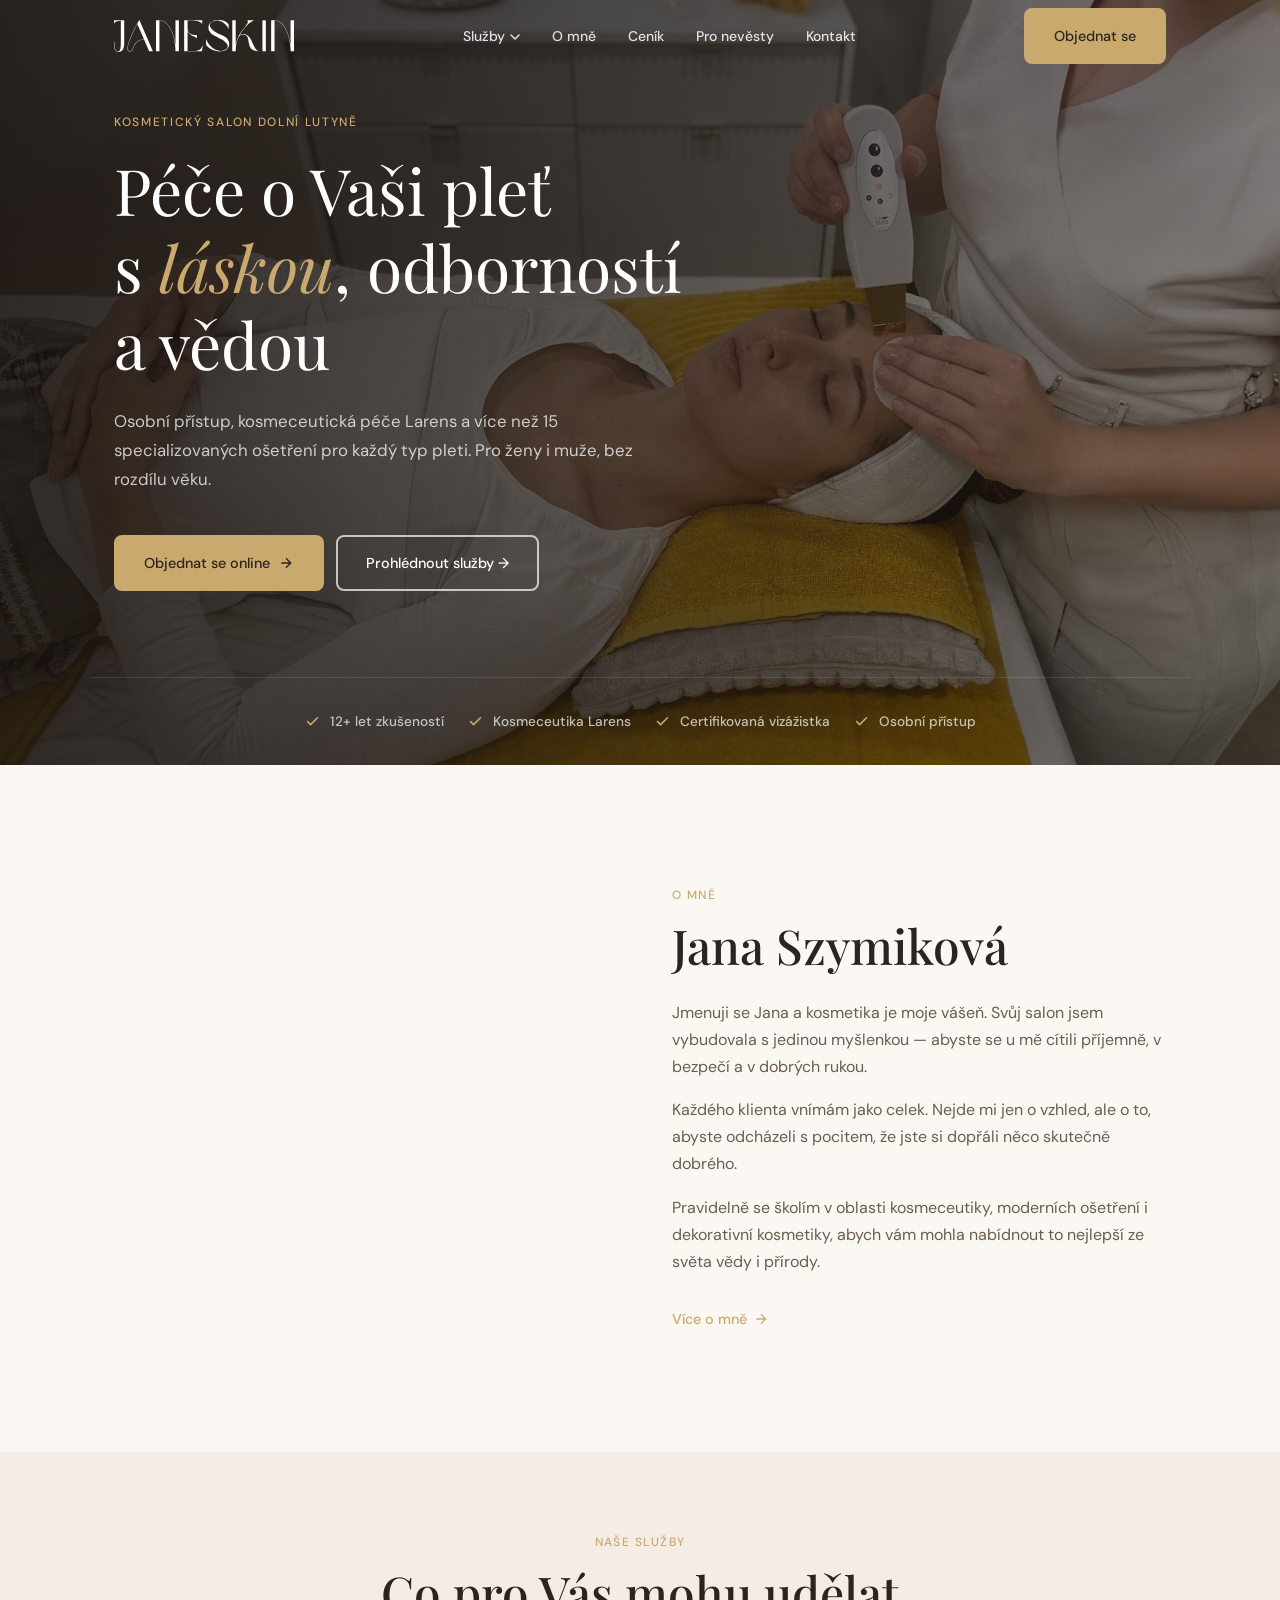
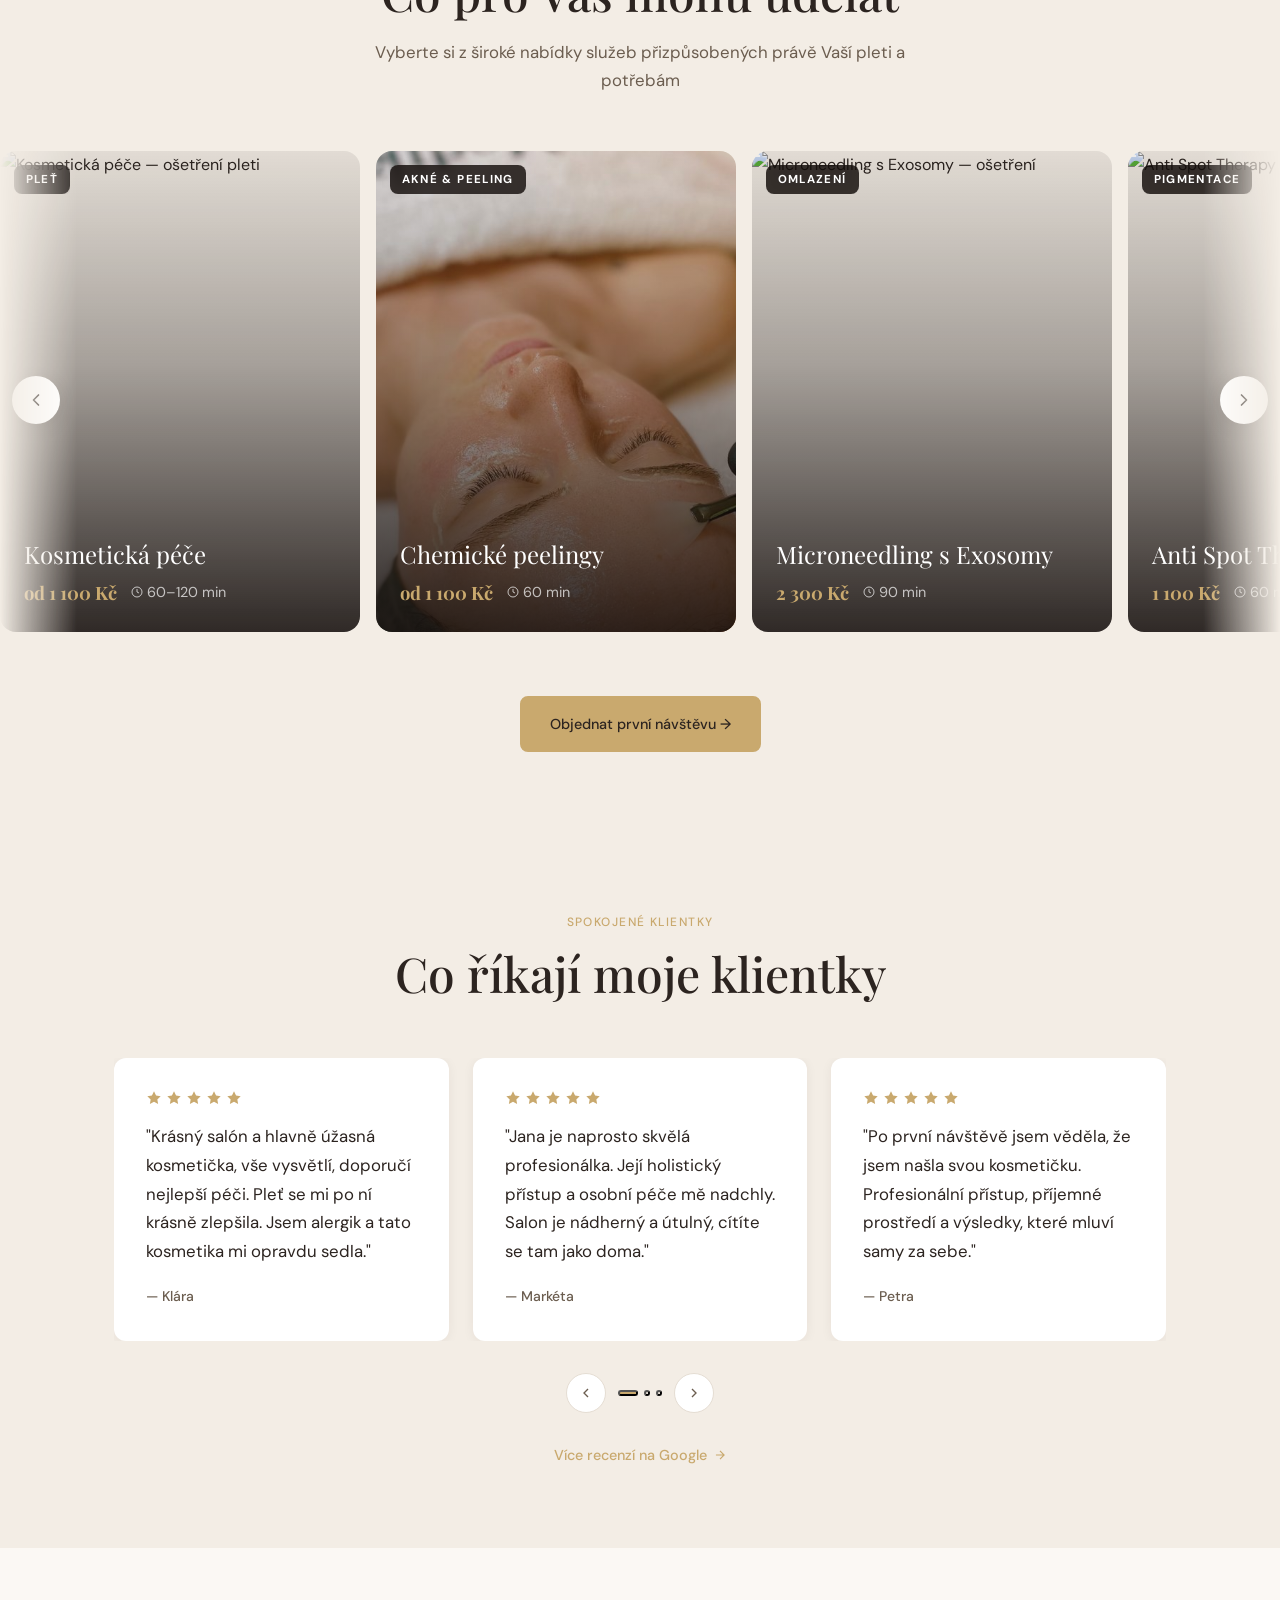
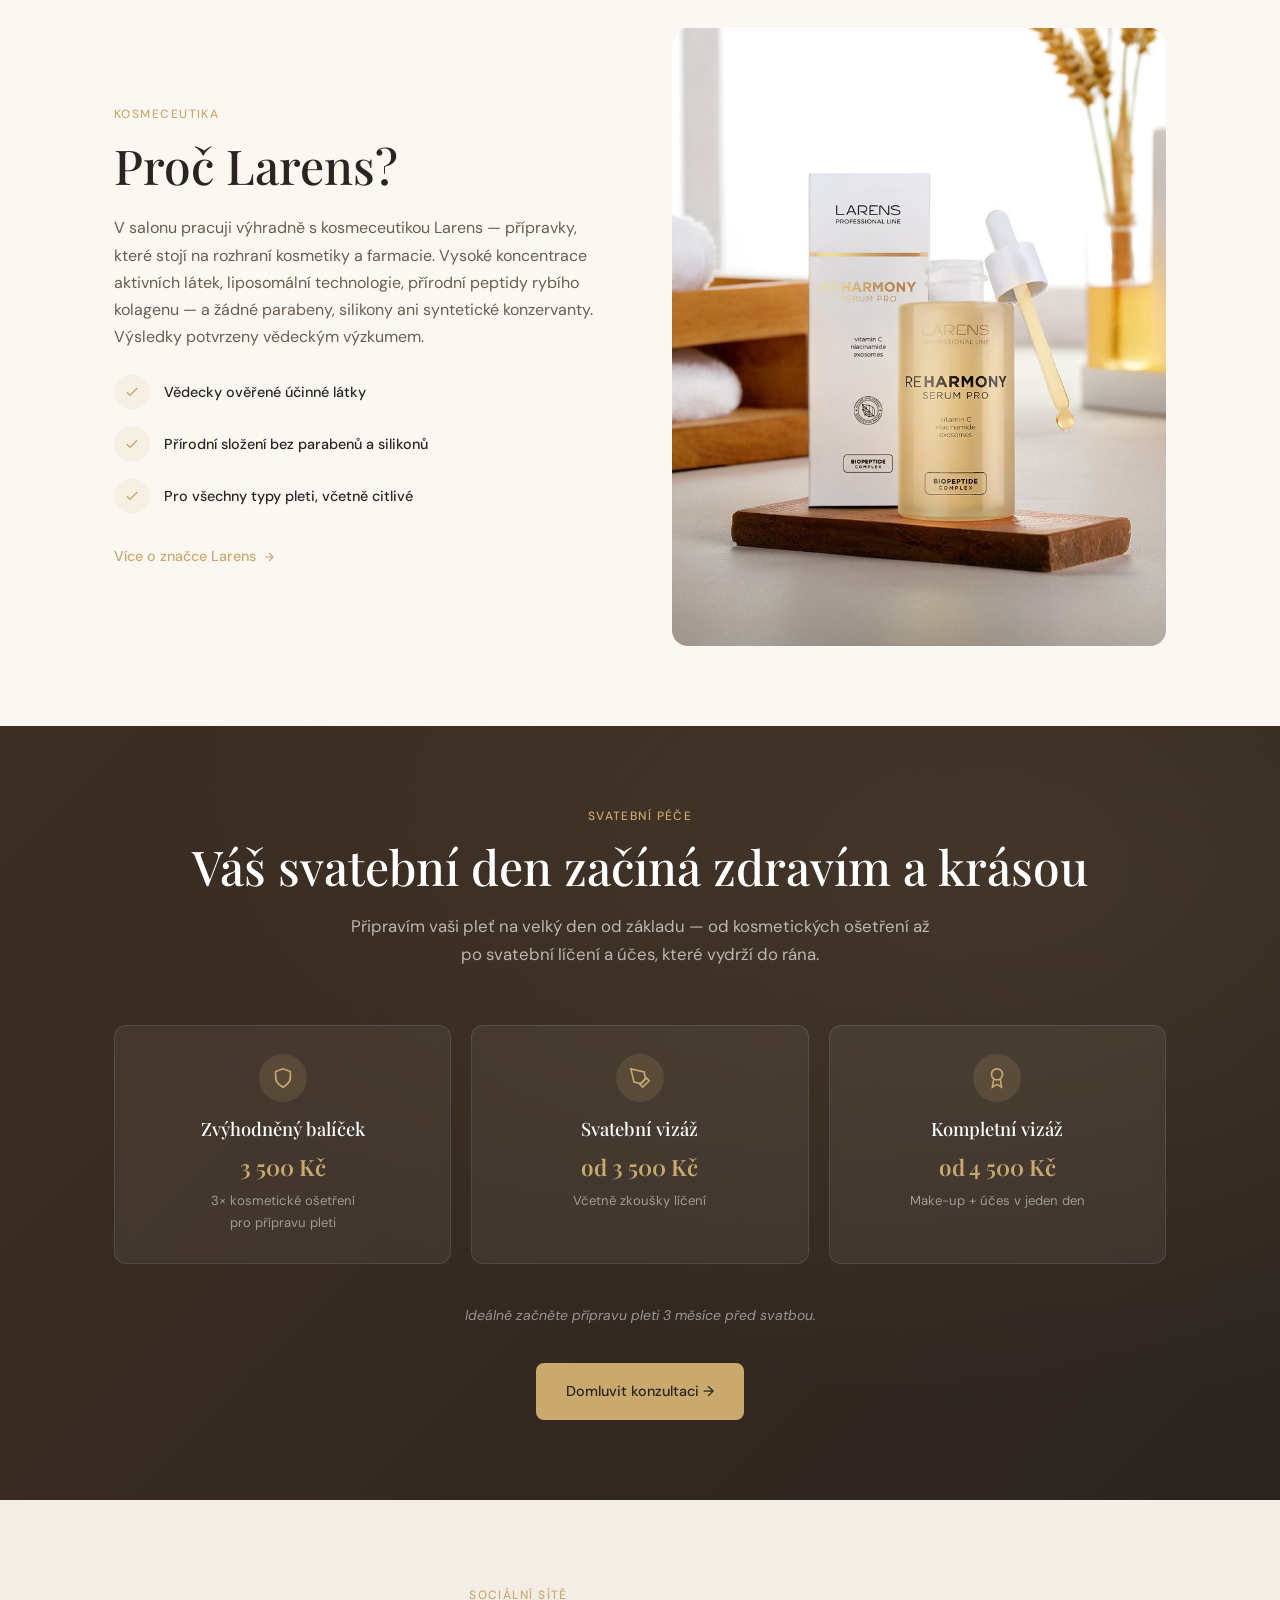
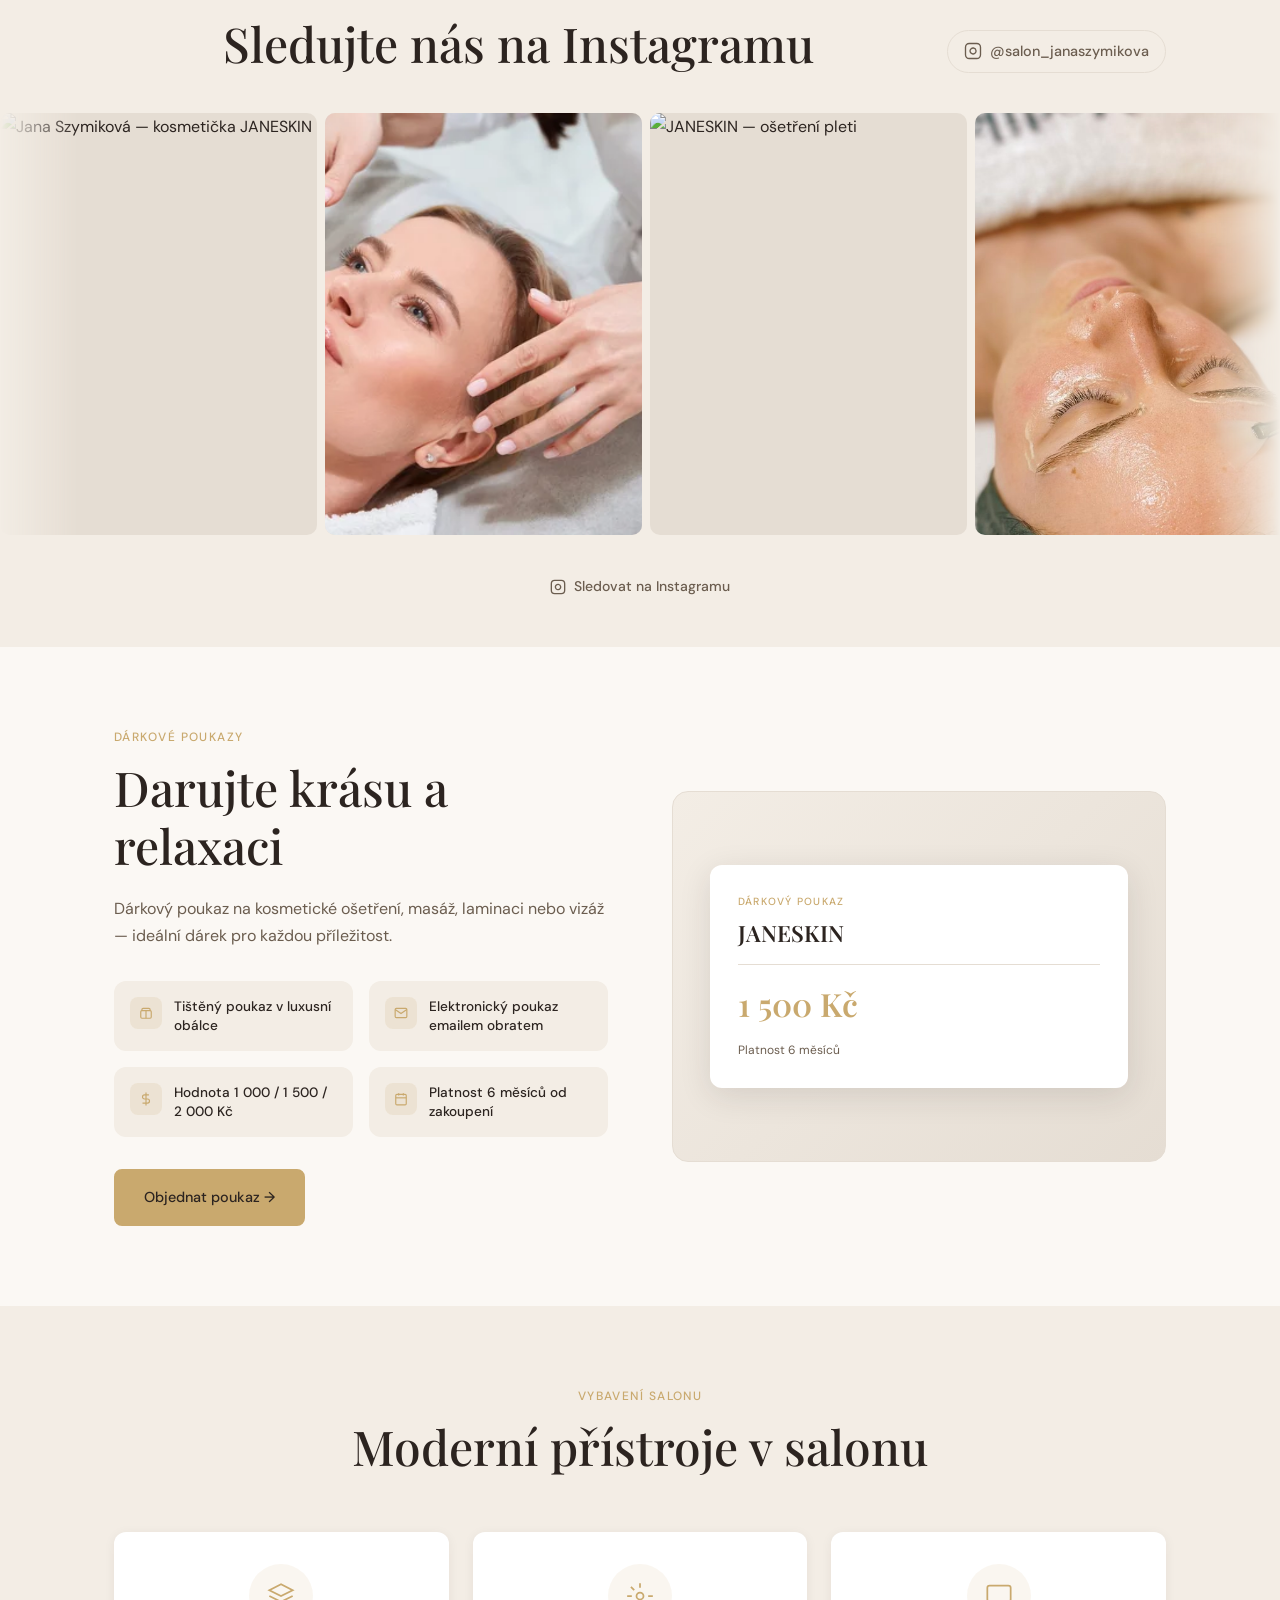
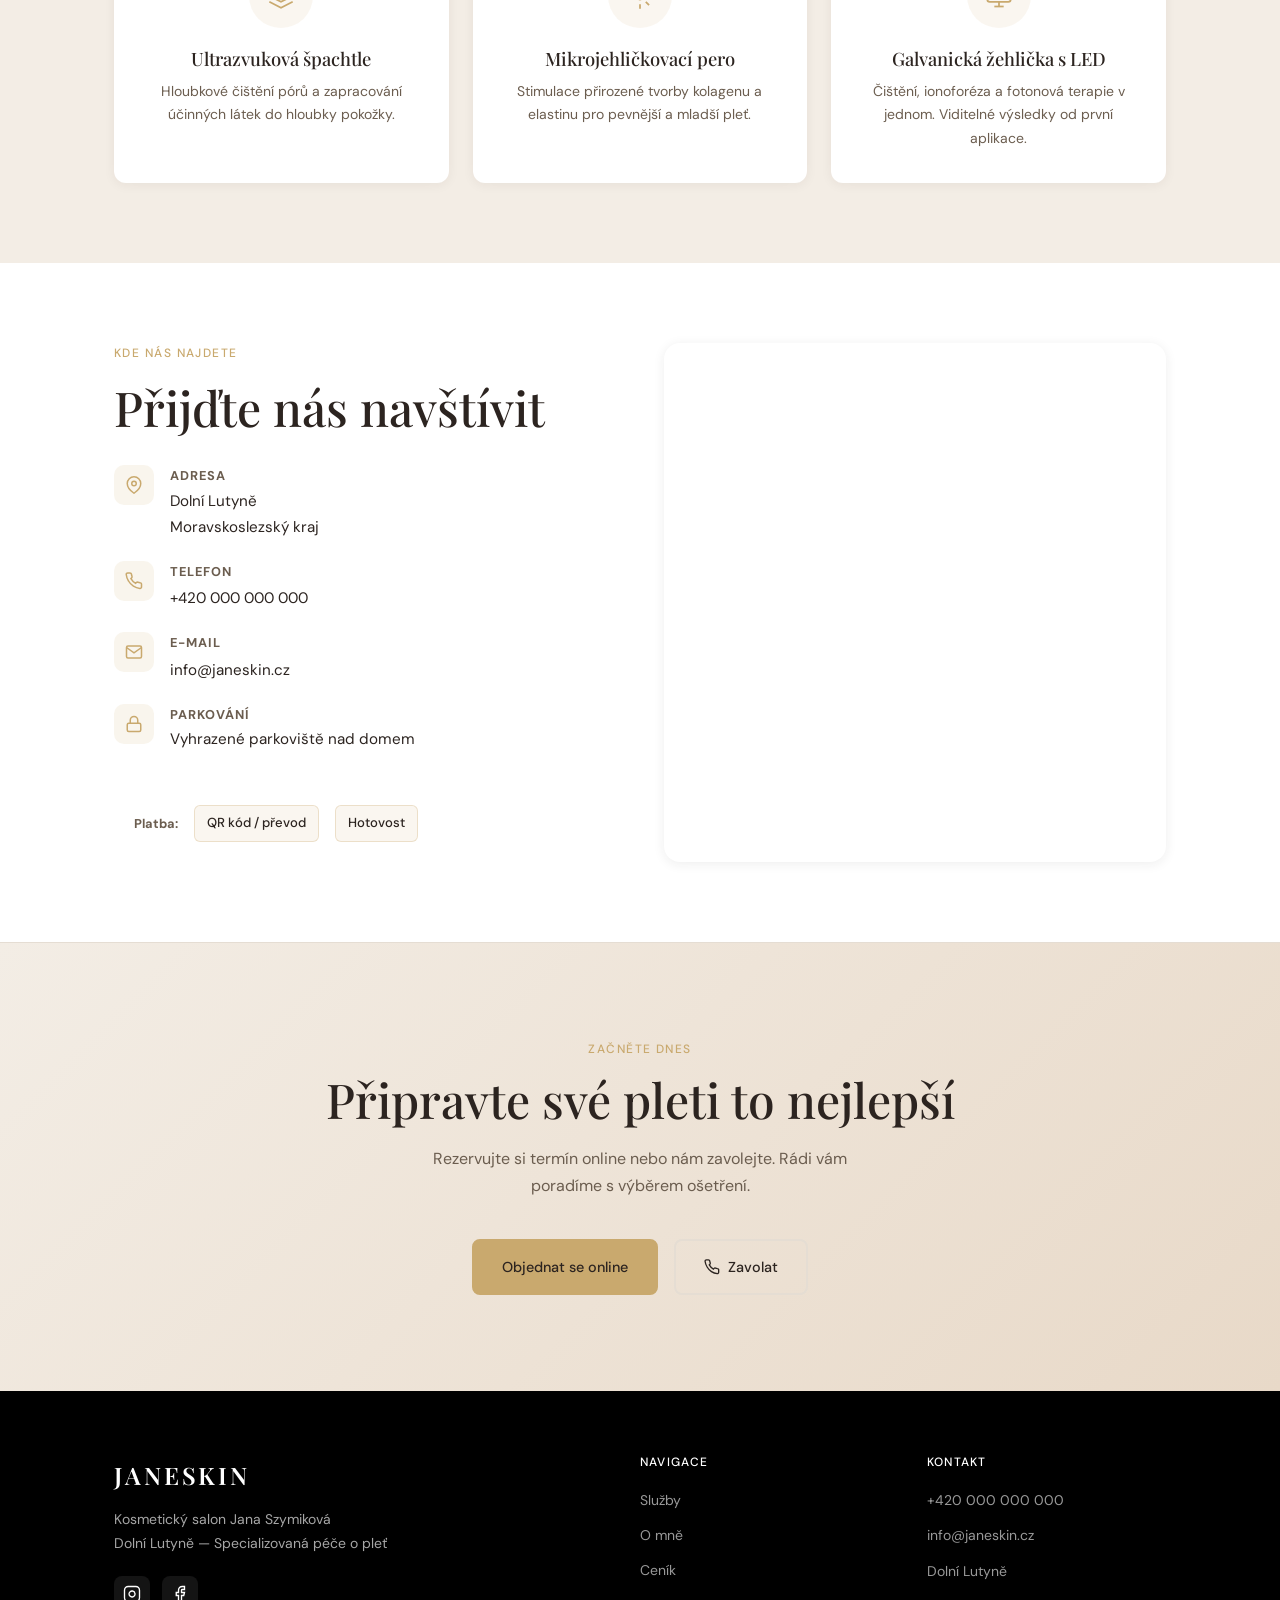
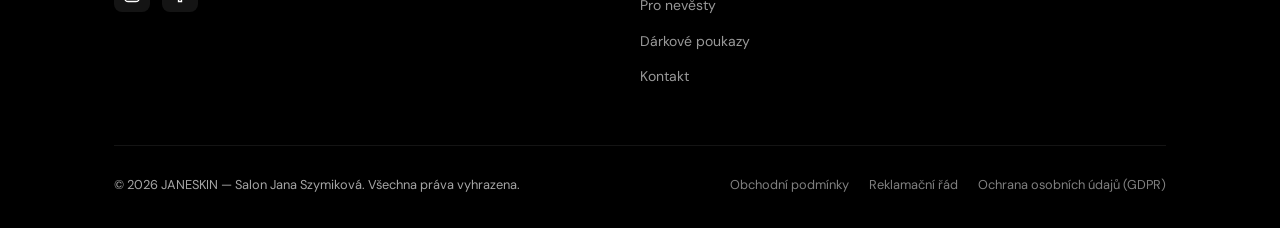
==== index.html @ 651e5ec4 "Enlarge Instagram tiles 20%; add favicon to all pages Co-Authored-By: Claude Sonnet 4.6 <noreply@ant" ====
<!DOCTYPE html>
<html lang="cs">
<head>
  <meta charset="UTF-8">
  <meta name="viewport" content="width=device-width, initial-scale=1.0">
  <meta name="description" content="JANESKIN — Kosmetický salon Jana Szymiková, Dolní Lutyně. Specializovaná kosmetická ošetření s kosmeceutikou Larens, masáže, laminace řas a obočí, vizážistika.">
  <title>JANESKIN — Kosmetický salon Jana Szymiková</title>
  <link rel="icon" type="image/svg+xml" href="favicon.svg">
  <link rel="preconnect" href="https://fonts.googleapis.com">
  <link rel="preconnect" href="https://fonts.gstatic.com" crossorigin>
  <link href="https://fonts.googleapis.com/css2?family=Playfair+Display:ital,wght@0,400;0,500;0,600;1,400;1,500&family=DM+Sans:wght@400;500&display=swap" rel="stylesheet">
  <style>
    /* ===== CSS VARIABLES ===== */
    :root {
      --color-bg: #FBF8F4;
      --color-bg-alt: #F3EDE5;
      --color-text: #2C2420;
      --color-text-soft: #6B5D4F;
      --color-accent: #C9A96E;
      --color-accent-hover: #B8963E;
      --color-white: #FFFFFF;
      --color-border: #E5DDD3;
      --font-serif: 'Playfair Display', Georgia, serif;
      --font-sans: 'DM Sans', system-ui, sans-serif;
      --max-width: 1100px;
      --radius: 12px;
      --transition: 0.3s ease;
    }

    /* ===== RESET & BASE ===== */
    *, *::before, *::after { box-sizing: border-box; margin: 0; padding: 0; }

    html { scroll-behavior: smooth; font-size: 16px; }

    body {
      font-family: var(--font-sans);
      background-color: var(--color-bg);
      color: var(--color-text);
      line-height: 1.7;
      -webkit-font-smoothing: antialiased;
    }

    img { max-width: 100%; display: block; }
    a { color: inherit; text-decoration: none; }

    /* ===== TYPOGRAPHY ===== */
    h1, h2, h3, h4 {
      font-family: var(--font-serif);
      font-weight: 500;
      line-height: 1.2;
    }

    h1 { font-size: clamp(2.4rem, 6vw, 4rem); }
    h2 { font-size: clamp(2rem, 4vw, 3rem); }
    h3 { font-size: clamp(1.3rem, 2.5vw, 1.8rem); }

    .label {
      font-family: var(--font-sans);
      font-size: 0.75rem;
      font-weight: 500;
      text-transform: uppercase;
      letter-spacing: 0.12em;
      color: var(--color-accent);
    }

    /* ===== LAYOUT ===== */
    .container {
      width: 100%;
      max-width: var(--max-width);
      margin: 0 auto;
      padding: 0 24px;
    }

    section { padding: 80px 0; }
    @media (max-width: 768px) { section { padding: 56px 0; } }

    .bg-alt { background-color: var(--color-bg-alt); }
    .bg-white { background-color: var(--color-white); }

    .section-header {
      text-align: center;
      margin-bottom: 56px;
    }

    .section-header .label { margin-bottom: 12px; display: block; }
    .section-header h2 { margin-bottom: 16px; }
    .section-header p {
      font-size: 1.05rem;
      color: var(--color-text-soft);
      max-width: 580px;
      margin: 0 auto;
    }

    /* ===== BUTTONS ===== */
    .btn {
      display: inline-flex;
      align-items: center;
      gap: 8px;
      padding: 14px 28px;
      font-family: var(--font-sans);
      font-size: 0.9rem;
      font-weight: 500;
      border-radius: 8px;
      cursor: pointer;
      transition: all var(--transition);
      border: 2px solid transparent;
      white-space: nowrap;
    }

    .btn-primary {
      background: var(--color-accent);
      color: var(--color-text);
      border-color: var(--color-accent);
    }
    .btn-primary:hover {
      background: var(--color-accent-hover);
      border-color: var(--color-accent-hover);
      transform: translateY(-1px);
      box-shadow: 0 6px 20px rgba(201, 169, 110, 0.35);
    }

    .btn-outline {
      background: transparent;
      color: var(--color-white);
      border-color: rgba(255,255,255,0.7);
    }
    .btn-outline:hover {
      background: rgba(255,255,255,0.1);
      border-color: var(--color-white);
    }

    .btn-outline-dark {
      background: transparent;
      color: var(--color-text);
      border-color: var(--color-border);
    }
    .btn-outline-dark:hover {
      border-color: var(--color-accent);
      color: var(--color-accent);
    }

    .link-arrow {
      display: inline-flex;
      align-items: center;
      gap: 6px;
      color: var(--color-accent);
      font-weight: 500;
      font-size: 0.9rem;
      transition: gap var(--transition), color var(--transition);
    }
    .link-arrow:hover { gap: 10px; color: var(--color-accent-hover); }

    /* ===== PLACEHOLDERS ===== */
    .photo-placeholder {
      background-color: var(--color-border);
      display: flex;
      align-items: center;
      justify-content: center;
      border-radius: var(--radius);
      overflow: hidden;
    }
    .photo-placeholder svg {
      opacity: 0.4;
    }

    /* ===== SCROLL ANIMATIONS ===== */
    .fade-in {
      opacity: 0;
      transform: translateY(24px);
      transition: opacity 0.6s ease, transform 0.6s ease;
    }
    .fade-in.visible {
      opacity: 1;
      transform: translateY(0);
    }
    .fade-in.delay-1 { transition-delay: 0.1s; }
    .fade-in.delay-2 { transition-delay: 0.2s; }
    .fade-in.delay-3 { transition-delay: 0.3s; }
    .fade-in.delay-4 { transition-delay: 0.4s; }

    /* ===========================
       1. NAVIGATION
    =========================== */
    #nav {
      position: fixed;
      top: 0;
      left: 0;
      right: 0;
      z-index: 100;
      padding: 0;
      transition: background var(--transition), box-shadow var(--transition);
    }

    #nav.scrolled {
      background: rgba(255, 255, 255, 0.95);
      backdrop-filter: blur(12px);
      -webkit-backdrop-filter: blur(12px);
      box-shadow: 0 1px 0 var(--color-border);
    }

    .nav-inner {
      max-width: var(--max-width);
      margin: 0 auto;
      padding: 0 24px;
      height: 72px;
      display: flex;
      align-items: center;
      justify-content: space-between;
      gap: 24px;
    }

    .nav-logo {
      display: flex;
      align-items: center;
      flex-shrink: 0;
    }

    .nav-logo img {
      display: block;
      filter: brightness(0) invert(1);
      transition: filter var(--transition);
    }

    #nav.scrolled .nav-logo img {
      filter: brightness(0);
    }

    .nav-links {
      display: flex;
      align-items: center;
      gap: 32px;
      list-style: none;
    }

    .nav-links a {
      font-size: 0.875rem;
      font-weight: 500;
      color: rgba(255, 255, 255, 0.85);
      transition: color var(--transition);
      position: relative;
    }

    #nav.scrolled .nav-links a {
      color: var(--color-text-soft);
    }

    .nav-links a::after {
      content: '';
      position: absolute;
      bottom: -2px;
      left: 0;
      right: 0;
      height: 1px;
      background: var(--color-accent);
      transform: scaleX(0);
      transition: transform var(--transition);
    }

    .nav-links a:hover { color: var(--color-text); }
    .nav-links a:hover::after { transform: scaleX(1); }

    /* ===== DROPDOWN SLUŽBY ===== */
    .nav-dropdown {
      position: relative;
    }

    .nav-dropdown > a {
      display: inline-flex;
      align-items: center;
      gap: 5px;
    }

    .nav-dropdown > a .chevron-down {
      width: 10px;
      height: 10px;
      transition: transform var(--transition);
    }

    .nav-dropdown:hover > a .chevron-down {
      transform: rotate(180deg);
    }

    .dropdown-menu {
      display: none; /* zatím skryté */
      position: fixed;
      top: 72px;
      left: 0;
      right: 0;
      background: rgba(255, 255, 255, 0.97);
      backdrop-filter: blur(12px);
      -webkit-backdrop-filter: blur(12px);
      border-bottom: 1px solid var(--color-border);
      padding: 0;
      opacity: 0;
      visibility: hidden;
      transform: translateY(-4px);
      transition: opacity 0.25s ease, transform 0.25s ease, visibility 0.25s;
      z-index: 99;
    }

    .nav-dropdown:hover .dropdown-menu {
      opacity: 1;
      visibility: visible;
      transform: translateY(0);
    }

    .dropdown-inner {
      max-width: var(--max-width);
      margin: 0 auto;
      padding: 0 24px;
      display: flex;
      align-items: center;
      height: 52px;
      gap: 0;
    }

    .dropdown-menu a {
      font-family: var(--font-sans);
      font-size: 0.82rem;
      font-weight: 500;
      color: var(--color-text-soft) !important;
      padding: 14px 20px;
      white-space: nowrap;
      transition: color var(--transition);
      border-right: 1px solid var(--color-border);
    }

    .dropdown-menu a:first-child {
      padding-left: 0;
    }

    .dropdown-menu a:last-of-type {
      border-right: none;
    }

    .dropdown-menu a::after {
      display: none !important;
    }

    .dropdown-menu a:hover {
      color: var(--color-accent) !important;
    }

    .dropdown-cta {
      margin-left: auto;
      flex-shrink: 0;
    }

    .dropdown-cta a {
      display: inline-flex;
      align-items: center;
      padding: 10px 24px !important;
      background: var(--color-text);
      color: var(--color-white) !important;
      font-size: 0.75rem !important;
      font-weight: 500;
      text-transform: uppercase;
      letter-spacing: 0.1em;
      border-radius: 0;
      border-right: none !important;
      transition: background var(--transition);
    }

    .dropdown-cta a:hover {
      background: var(--color-accent-hover);
      color: var(--color-white) !important;
    }

    .nav-cta { flex-shrink: 0; }

    .hamburger {
      display: none;
      flex-direction: column;
      gap: 5px;
      cursor: pointer;
      padding: 8px;
      background: none;
      border: none;
      z-index: 110;
      position: relative;
    }

    .hamburger span {
      display: block;
      width: 24px;
      height: 2px;
      background: var(--color-white);
      transition: all var(--transition);
      transform-origin: center;
    }

    #nav.scrolled .hamburger span {
      background: var(--color-text);
    }

    .hamburger.open span:nth-child(1) { transform: translateY(7px) rotate(45deg); }
    .hamburger.open span:nth-child(2) { opacity: 0; transform: scaleX(0); }
    .hamburger.open span:nth-child(3) { transform: translateY(-7px) rotate(-45deg); }

    .mobile-menu {
      display: none;
      position: fixed;
      top: 0;
      right: 0;
      bottom: 0;
      width: 280px;
      background: var(--color-bg);
      z-index: 105;
      padding: 100px 32px 48px;
      flex-direction: column;
      gap: 0;
      transform: translateX(100%);
      transition: transform 0.35s cubic-bezier(0.4, 0, 0.2, 1);
      box-shadow: -8px 0 40px rgba(44, 36, 32, 0.12);
    }

    .mobile-menu.open { transform: translateX(0); }

    .mobile-menu a {
      display: block;
      padding: 16px 0;
      font-family: var(--font-serif);
      font-size: 1.5rem;
      font-weight: 500;
      color: var(--color-text);
      border-bottom: 1px solid var(--color-border);
      transition: color var(--transition), padding-left var(--transition);
    }

    .mobile-menu a:hover { color: var(--color-accent); padding-left: 8px; }
    .mobile-menu a:last-child { border-bottom: none; }

    .mobile-menu .mobile-cta {
      margin-top: 32px;
      display: block;
      text-align: center;
      padding: 14px 28px;
      background: var(--color-accent);
      color: var(--color-text);
      border-radius: 8px;
      font-family: var(--font-sans);
      font-size: 0.9rem;
      font-weight: 500;
      border-bottom: none;
    }

    .mobile-overlay {
      display: none;
      position: fixed;
      inset: 0;
      background: rgba(44, 36, 32, 0.4);
      z-index: 104;
      opacity: 0;
      transition: opacity 0.35s ease;
    }

    .mobile-overlay.open { opacity: 1; }

    @media (max-width: 900px) {
      .nav-links, .nav-cta { display: none; }
      .hamburger { display: flex; }
      .mobile-menu { display: flex; }
      .mobile-overlay { display: block; }
    }

    /* ===========================
       2. HERO
    =========================== */
    #hero {
      min-height: 85vh;
      display: flex;
      flex-direction: column;
      justify-content: flex-start;
      position: relative;
      padding: 0;
      overflow: hidden;
    }

    .hero-bg {
      position: absolute;
      inset: 0;
      background: linear-gradient(135deg, #2C2420 0%, #4A3728 50%, #3D2E22 100%);
    }

    .hero-bg-placeholder {
      position: absolute;
      inset: 0;
      background: linear-gradient(to right, rgba(20,14,12,0.88) 0%, rgba(20,14,12,0.68) 60%, rgba(20,14,12,0.45) 100%);
    }

    .hero-texture {
      position: absolute;
      inset: 0;
      background-image:
        radial-gradient(ellipse at 70% 50%, rgba(201, 169, 110, 0.08) 0%, transparent 60%),
        radial-gradient(ellipse at 20% 80%, rgba(201, 169, 110, 0.05) 0%, transparent 50%);
    }

    .hero-content {
      position: relative;
      z-index: 2;
      max-width: var(--max-width);
      margin: 0 auto;
      padding: 100px 24px 10px;
      width: 100%;
      flex: 1;
      display: flex;
      flex-direction: column;
      justify-content: center;
    }

    .hero-label {
      display: inline-block;
      margin-bottom: 20px;
      color: var(--color-accent);
      font-family: var(--font-sans);
      font-size: 0.75rem;
      font-weight: 500;
      text-transform: uppercase;
      letter-spacing: 0.14em;
    }

    .hero-content h1 {
      color: var(--color-white);
      max-width: 700px;
      margin-bottom: 24px;
      font-weight: 400;
    }

    .hero-content h1 em {
      font-style: italic;
      color: var(--color-accent);
    }

    .hero-subtitle {
      color: rgba(255,255,255,0.75);
      font-size: 1.05rem;
      max-width: 540px;
      line-height: 1.75;
      margin-bottom: 40px;
    }

    .hero-btns {
      display: flex;
      flex-wrap: wrap;
      gap: 12px;
      margin-bottom: 64px;
    }

    .trust-strip {
      position: relative;
      z-index: 2;
      border-top: 1px solid rgba(255,255,255,0.1);
      max-width: var(--max-width);
      margin: 0 auto;
      padding: 32px 24px;
      width: 100%;
      display: flex;
      flex-wrap: wrap;
      gap: 24px;
      justify-content: center;
    }

    .trust-item {
      display: flex;
      align-items: center;
      gap: 10px;
      color: rgba(255,255,255,0.7);
      font-size: 0.85rem;
      font-weight: 500;
    }

    .trust-item svg {
      flex-shrink: 0;
      color: var(--color-accent);
    }

    @media (max-width: 600px) {
      .trust-strip { justify-content: flex-start; }
    }

    /* ===========================
       3. O MNĚ
    =========================== */
    #about .about-grid {
      display: grid;
      grid-template-columns: 1fr 1fr;
      gap: 64px;
      align-items: center;
    }

    .about-photo {
      width: 100%;
      aspect-ratio: 15 / 16;
      border-radius: 16px;
      overflow: hidden;
    }

    .about-photo-inner {
      width: 100%;
      height: 100%;
      background: var(--color-border);
      border-radius: 16px;
      display: flex;
      align-items: center;
      justify-content: center;
    }

    .about-text .label { margin-bottom: 12px; display: block; }
    .about-text h2 { margin-bottom: 24px; }

    .about-text p {
      color: var(--color-text-soft);
      margin-bottom: 16px;
      font-size: 1rem;
    }

    .about-text .link-arrow { margin-top: 16px; }

    @media (max-width: 768px) {
      #about .about-grid {
        grid-template-columns: 1fr;
        gap: 32px;
      }
      .about-photo { max-width: 320px; margin: 0 auto; }
    }

    /* ===========================
       4. SLUŽBY
    =========================== */
    #services {
      background-color: var(--color-bg-alt);
      display: none;
    }

    .services-grid {
      display: grid;
      grid-template-columns: repeat(2, 1fr);
      gap: 24px;
    }

    @media (max-width: 768px) {
      .services-grid { grid-template-columns: 1fr; }
    }

    .service-card {
      background: var(--color-white);
      border-radius: var(--radius);
      overflow: hidden;
      box-shadow: 0 2px 12px rgba(44, 36, 32, 0.06);
      transition: transform var(--transition), box-shadow var(--transition);
      display: flex;
      flex-direction: column;
    }

    .service-card:hover {
      transform: translateY(-4px);
      box-shadow: 0 12px 40px rgba(44, 36, 32, 0.12);
    }

    .service-card-img {
      height: 200px;
      background: var(--color-border);
      display: flex;
      align-items: center;
      justify-content: center;
      flex-shrink: 0;
      overflow: hidden;
      position: relative;
    }

    .service-tag {
      position: absolute;
      top: 12px;
      left: 12px;
      background: rgba(20, 14, 12, 0.72);
      backdrop-filter: blur(6px);
      -webkit-backdrop-filter: blur(6px);
      color: #fff;
      font-family: var(--font-sans);
      font-size: 0.68rem;
      font-weight: 600;
      letter-spacing: 0.1em;
      text-transform: uppercase;
      padding: 4px 10px;
      border-radius: 20px;
      z-index: 2;
      pointer-events: none;
    }

    .service-card-img img {
      width: 100%;
      height: 100%;
      object-fit: cover;
      object-position: center;
      transition: transform 0.5s ease;
    }

    .service-card:hover .service-card-img img {
      transform: scale(1.05);
    }

    .service-card-body {
      padding: 24px;
      flex: 1;
      display: flex;
      flex-direction: column;
    }

    .service-card-body h3 {
      font-size: 1.55rem;
      margin-bottom: 10px;
    }

    .service-card-body p {
      color: var(--color-text-soft);
      font-size: 0.9rem;
      line-height: 1.65;
      flex: 1;
      margin-bottom: 16px;
    }

    .service-meta {
      display: flex;
      align-items: center;
      gap: 16px;
      margin-bottom: 16px;
    }

    .service-price {
      font-family: var(--font-serif);
      font-size: 1.35rem;
      font-weight: 700;
      color: var(--color-accent);
    }

    .service-duration {
      font-size: 0.9rem;
      font-weight: 700;
      color: var(--color-text-soft);
      display: flex;
      align-items: center;
      gap: 4px;
    }

    /* ===========================
       4b. SLUŽBY V2 — nový design
    =========================== */
    #services-v2 {
      background-color: var(--color-bg-alt);
    }

    .services-v2-wrap {
      position: relative;
      width: 100vw;
      margin-left: calc(50% - 50vw);
      -webkit-mask-image: linear-gradient(to right, transparent 0%, black 6%, black 94%, transparent 100%);
      mask-image: linear-gradient(to right, transparent 0%, black 6%, black 94%, transparent 100%);
    }

    .services-v2-grid {
      display: flex;
      flex-direction: row;
      gap: 16px;
      overflow-x: auto;
      scroll-snap-type: x mandatory;
      -webkit-overflow-scrolling: touch;
      scroll-behavior: smooth;
      padding-left: max(24px, calc((100vw - var(--max-width)) / 2 + 24px));
      padding-right: 24px;
      padding-bottom: 16px;
    }

    .services-v2-grid::-webkit-scrollbar { display: none; }
    .services-v2-grid { scrollbar-width: none; }

    .carousel-arrow {
      position: absolute;
      top: 50%;
      transform: translateY(-50%);
      z-index: 10;
      width: 48px;
      height: 48px;
      border-radius: 50%;
      border: none;
      background: var(--color-white);
      box-shadow: 0 4px 16px rgba(44,36,32,0.14);
      cursor: pointer;
      display: flex;
      align-items: center;
      justify-content: center;
      color: var(--color-text);
      transition: background var(--transition), transform 0.2s ease, box-shadow var(--transition);
    }

    .carousel-arrow:hover {
      background: var(--color-accent);
      color: var(--color-white);
      box-shadow: 0 6px 20px rgba(44,36,32,0.22);
    }

    .carousel-arrow:active {
      transform: translateY(-50%) scale(0.93);
    }

    .carousel-prev { left: 12px; }
    .carousel-next { right: 12px; }

    .svc-card {
      position: relative;
      display: block;
      border-radius: 16px;
      overflow: hidden;
      flex: 0 0 360px;
      width: 360px;
      height: 481px;
      text-decoration: none;
      cursor: pointer;
      scroll-snap-align: start;
    }

    .svc-card img {
      position: absolute;
      inset: 0;
      width: 100%;
      height: 100%;
      object-fit: cover;
      object-position: center;
      transition: transform 0.5s ease;
    }

    .svc-card:hover img {
      transform: scale(1.05);
    }

    .svc-tag-v2 {
      position: absolute;
      top: 14px;
      left: 14px;
      z-index: 3;
      background: rgba(20, 14, 12, 0.82);
      backdrop-filter: blur(8px);
      -webkit-backdrop-filter: blur(8px);
      color: #fff;
      font-family: var(--font-sans);
      font-size: 0.72rem;
      font-weight: 700;
      letter-spacing: 0.12em;
      text-transform: uppercase;
      padding: 5px 12px;
      border-radius: 8px;
    }

    .svc-overlay-v2 {
      position: absolute;
      inset: 0;
      background: linear-gradient(to top, rgba(20,14,12,0.88) 0%, rgba(20,14,12,0.35) 55%, rgba(20,14,12,0.08) 100%);
      transition: background 0.35s ease;
      z-index: 1;
    }

    .svc-card:hover .svc-overlay-v2 {
      background: linear-gradient(to top, rgba(20,14,12,0.95) 0%, rgba(20,14,12,0.78) 55%, rgba(20,14,12,0.5) 100%);
    }

    .svc-content-v2 {
      position: absolute;
      bottom: 0;
      left: 0;
      right: 0;
      padding: 24px;
      z-index: 2;
    }

    .svc-desc-v2 {
      color: rgba(255,255,255,0.85);
      font-size: 0.95rem;
      line-height: 1.65;
      margin-bottom: 12px;
      opacity: 0;
      transform: translateY(8px);
      transition: opacity 0.3s ease, transform 0.3s ease;
    }

    .svc-card:hover .svc-desc-v2 {
      opacity: 1;
      transform: translateY(0);
    }

    .svc-content-v2 h3 {
      color: var(--color-white);
      font-size: 1.5rem;
      font-weight: 400;
      margin-bottom: 8px;
      line-height: 1.25;
    }

    .svc-meta-v2 {
      display: flex;
      align-items: center;
      gap: 14px;
    }

    .svc-price-v2 {
      font-family: var(--font-serif);
      font-size: 1.15rem;
      font-weight: 700;
      color: var(--color-accent);
    }

    .svc-duration-v2 {
      font-size: 0.9rem;
      color: rgba(255,255,255,0.7);
      display: flex;
      align-items: center;
      gap: 4px;
    }

    /* ===========================
       5. PRVNÍ NÁVŠTĚVA
    =========================== */
    /* ===========================
       6. LARENS
    =========================== */
    #larens { background: var(--color-bg); }

    .larens-inner {
      display: grid;
      grid-template-columns: 1fr 1fr;
      gap: 64px;
      align-items: center;
    }

    .larens-text .label { margin-bottom: 12px; display: block; }
    .larens-text h2 { margin-bottom: 20px; }
    .larens-text p { color: var(--color-text-soft); margin-bottom: 24px; }

    .larens-benefits {
      display: flex;
      flex-direction: column;
      gap: 16px;
      margin-bottom: 28px;
    }

    .benefit-item {
      display: flex;
      align-items: center;
      gap: 14px;
    }

    .benefit-icon {
      width: 36px;
      height: 36px;
      border-radius: 50%;
      background: rgba(201, 169, 110, 0.12);
      display: flex;
      align-items: center;
      justify-content: center;
      flex-shrink: 0;
    }

    .benefit-item span {
      font-size: 0.9rem;
      font-weight: 500;
      color: var(--color-text);
    }

    .larens-visual {
      background: var(--color-border);
      border-radius: 16px;
      aspect-ratio: 4/5;
      display: flex;
      align-items: center;
      justify-content: center;
    }

    @media (max-width: 768px) {
      .larens-inner { grid-template-columns: 1fr; gap: 32px; }
      .larens-visual { aspect-ratio: 16/9; }
    }

    /* ===========================
       7. PRO NEVĚSTY
    =========================== */
    #brides {
      background: linear-gradient(135deg, #3D2E22 0%, #2C2420 100%);
      position: relative;
      overflow: hidden;
    }

    #brides::before {
      content: '';
      position: absolute;
      inset: 0;
      background: radial-gradient(ellipse at 80% 20%, rgba(201, 169, 110, 0.1) 0%, transparent 60%);
    }

    #brides .container { position: relative; z-index: 1; }

    #brides .section-header .label { color: var(--color-accent); }
    #brides .section-header h2 { color: var(--color-white); }
    #brides .section-header p { color: rgba(255,255,255,0.65); }

    .brides-grid {
      display: grid;
      grid-template-columns: repeat(3, 1fr);
      gap: 20px;
      margin-bottom: 40px;
    }

    .bride-card {
      background: rgba(255,255,255,0.06);
      border: 1px solid rgba(255,255,255,0.1);
      border-radius: var(--radius);
      padding: 28px 24px;
      text-align: center;
      backdrop-filter: blur(4px);
      transition: background var(--transition), border-color var(--transition);
    }

    .bride-card:hover {
      background: rgba(255,255,255,0.1);
      border-color: rgba(201, 169, 110, 0.4);
    }

    .bride-card-icon {
      width: 48px;
      height: 48px;
      background: rgba(201, 169, 110, 0.15);
      border-radius: 50%;
      display: flex;
      align-items: center;
      justify-content: center;
      margin: 0 auto 16px;
    }

    .bride-card h3 {
      color: var(--color-white);
      font-size: 1.15rem;
      margin-bottom: 8px;
    }

    .bride-card .bride-price {
      font-family: var(--font-serif);
      font-size: 1.4rem;
      color: var(--color-accent);
      font-weight: 600;
      display: block;
      margin-bottom: 4px;
    }

    .bride-card p {
      font-size: 0.82rem;
      color: rgba(255,255,255,0.5);
    }

    .brides-note {
      text-align: center;
      color: rgba(255,255,255,0.5);
      font-size: 0.875rem;
      font-style: italic;
      margin-bottom: 36px;
    }

    .brides-cta { text-align: center; }

    @media (max-width: 768px) {
      .brides-grid { grid-template-columns: 1fr; max-width: 360px; margin-left: auto; margin-right: auto; }
    }

    /* ===========================
       8. RECENZE
    =========================== */
    #reviews { background: var(--color-bg-alt); }

    .reviews-carousel {
      position: relative;
      overflow: hidden;
    }

    .reviews-track {
      display: flex;
      gap: 24px;
      transition: transform 0.4s ease;
    }

    .review-card {
      flex: 0 0 calc(33.333% - 16px);
      background: var(--color-white);
      border-radius: var(--radius);
      padding: 32px;
      box-shadow: 0 2px 12px rgba(44, 36, 32, 0.06);
    }

    .review-stars {
      display: flex;
      gap: 4px;
      margin-bottom: 16px;
    }

    .review-stars svg { width: 16px; height: 16px; fill: var(--color-accent); }

    .review-text {
      font-family: var(--font-sans);
      font-size: 1.05rem;
      font-style: normal;
      color: var(--color-text);
      line-height: 1.7;
      margin-bottom: 20px;
    }

    .review-author {
      font-size: 0.875rem;
      font-weight: 500;
      color: var(--color-text-soft);
    }

    .reviews-nav {
      display: flex;
      align-items: center;
      justify-content: center;
      gap: 12px;
      margin-top: 32px;
    }

    .reviews-btn {
      width: 40px;
      height: 40px;
      border-radius: 50%;
      border: 1px solid var(--color-border);
      background: var(--color-white);
      cursor: pointer;
      display: flex;
      align-items: center;
      justify-content: center;
      transition: all var(--transition);
    }

    .reviews-btn:hover {
      border-color: var(--color-accent);
      background: var(--color-accent);
    }

    .reviews-btn:hover svg { stroke: var(--color-white); }

    .reviews-btn svg { stroke: var(--color-text-soft); width: 16px; height: 16px; fill: none; stroke-width: 2; }

    .reviews-dots {
      display: flex;
      gap: 6px;
    }

    .reviews-dot {
      width: 6px;
      height: 6px;
      border-radius: 50%;
      background: var(--color-border);
      transition: background var(--transition), width var(--transition);
      cursor: pointer;
    }

    .reviews-dot.active {
      background: var(--color-accent);
      width: 20px;
      border-radius: 3px;
    }

    .reviews-google {
      text-align: center;
      margin-top: 28px;
    }

    @media (max-width: 900px) {
      .review-card { flex: 0 0 calc(100% - 0px); }
    }

    /* ===========================
       9. DÁRKOVÉ POUKAZY
    =========================== */
    #vouchers { background: var(--color-bg); }

    .vouchers-inner {
      display: grid;
      grid-template-columns: 1fr 1fr;
      gap: 64px;
      align-items: center;
    }

    .vouchers-text .label { margin-bottom: 12px; display: block; }
    .vouchers-text h2 { margin-bottom: 20px; }
    .vouchers-text p { color: var(--color-text-soft); margin-bottom: 32px; }

    .vouchers-features {
      display: grid;
      grid-template-columns: 1fr 1fr;
      gap: 16px;
    }

    .voucher-feature {
      background: var(--color-bg-alt);
      border-radius: var(--radius);
      padding: 16px;
      display: flex;
      align-items: flex-start;
      gap: 12px;
    }

    .voucher-feature-icon {
      width: 32px;
      height: 32px;
      border-radius: 8px;
      background: rgba(201, 169, 110, 0.15);
      display: flex;
      align-items: center;
      justify-content: center;
      flex-shrink: 0;
    }

    .voucher-feature span {
      font-size: 0.85rem;
      font-weight: 500;
      color: var(--color-text);
      line-height: 1.4;
    }

    .vouchers-visual {
      background: linear-gradient(135deg, var(--color-bg-alt), var(--color-border));
      border-radius: 16px;
      aspect-ratio: 4/3;
      display: flex;
      align-items: center;
      justify-content: center;
      border: 1px solid var(--color-border);
      position: relative;
      overflow: hidden;
    }

    .voucher-card-mockup {
      background: white;
      border-radius: 12px;
      padding: 28px;
      width: 85%;
      box-shadow: 0 8px 32px rgba(44, 36, 32, 0.12);
    }

    .voucher-card-mockup .vcm-label {
      font-family: var(--font-sans);
      font-size: 0.65rem;
      font-weight: 500;
      text-transform: uppercase;
      letter-spacing: 0.12em;
      color: var(--color-accent);
      margin-bottom: 4px;
    }

    .voucher-card-mockup .vcm-name {
      font-family: var(--font-serif);
      font-size: 1.4rem;
      font-weight: 600;
      color: var(--color-text);
      margin-bottom: 12px;
    }

    .voucher-card-mockup .vcm-line {
      height: 1px;
      background: var(--color-border);
      margin-bottom: 12px;
    }

    .voucher-card-mockup .vcm-value {
      font-family: var(--font-serif);
      font-size: 2rem;
      font-weight: 600;
      color: var(--color-accent);
    }

    @media (max-width: 768px) {
      .vouchers-inner { grid-template-columns: 1fr; gap: 32px; }
    }

    /* ===========================
       10. PŘÍSTROJE
    =========================== */
    #equipment { background: var(--color-bg-alt); }

    .equipment-grid {
      display: grid;
      grid-template-columns: repeat(3, 1fr);
      gap: 24px;
    }

    .equipment-card {
      background: var(--color-white);
      border-radius: var(--radius);
      padding: 32px 24px;
      text-align: center;
      box-shadow: 0 2px 12px rgba(44, 36, 32, 0.06);
      transition: transform var(--transition);
    }

    .equipment-card:hover { transform: translateY(-4px); }

    .equipment-icon {
      width: 64px;
      height: 64px;
      background: rgba(201, 169, 110, 0.1);
      border-radius: 50%;
      display: flex;
      align-items: center;
      justify-content: center;
      margin: 0 auto 20px;
    }

    .equipment-card h3 {
      font-size: 1.15rem;
      margin-bottom: 10px;
    }

    .equipment-card p {
      font-size: 0.875rem;
      color: var(--color-text-soft);
    }

    @media (max-width: 768px) {
      .equipment-grid { grid-template-columns: 1fr; max-width: 400px; margin: 0 auto; }
    }

    /* ===========================
       11. NUTRIVI
    =========================== */
    #nutrivi { background: var(--color-bg); }

    .nutrivi-inner {
      display: flex;
      align-items: center;
      gap: 64px;
    }

    .nutrivi-content { flex: 1; }
    .nutrivi-content .label { margin-bottom: 12px; display: block; }
    .nutrivi-content h2 { margin-bottom: 20px; }
    .nutrivi-content p { color: var(--color-text-soft); margin-bottom: 24px; max-width: 520px; }

    .nutrivi-visual {
      width: 280px;
      height: 280px;
      flex-shrink: 0;
      background: var(--color-border);
      border-radius: 50%;
      display: flex;
      align-items: center;
      justify-content: center;
    }

    @media (max-width: 768px) {
      .nutrivi-inner { flex-direction: column; gap: 32px; }
      .nutrivi-visual { width: 200px; height: 200px; }
    }

    /* ===========================
       12. KONTAKT
    =========================== */
    #contact { background: var(--color-white); }

    .contact-grid {
      display: grid;
      grid-template-columns: 1fr 1fr;
      gap: 48px;
    }

    .contact-info .label { margin-bottom: 16px; display: block; }
    .contact-info h2 { margin-bottom: 28px; }

    .contact-details {
      display: flex;
      flex-direction: column;
      gap: 20px;
      margin-bottom: 32px;
    }

    .contact-item {
      display: flex;
      align-items: flex-start;
      gap: 16px;
    }

    .contact-item-icon {
      width: 40px;
      height: 40px;
      border-radius: 10px;
      background: rgba(201, 169, 110, 0.12);
      display: flex;
      align-items: center;
      justify-content: center;
      flex-shrink: 0;
    }

    .contact-item-text strong {
      display: block;
      font-size: 0.8rem;
      text-transform: uppercase;
      letter-spacing: 0.08em;
      color: var(--color-text-soft);
      margin-bottom: 2px;
    }

    .contact-item-text a,
    .contact-item-text p {
      font-size: 0.95rem;
      color: var(--color-text);
      margin: 0;
    }

    .contact-item-text a:hover { color: var(--color-accent); }

    .contact-payment {
      background: var(--color-white);
      border-radius: var(--radius);
      padding: 20px;
      display: flex;
      gap: 16px;
    }

    .payment-tag {
      background: rgba(201, 169, 110, 0.1);
      border: 1px solid rgba(201, 169, 110, 0.3);
      border-radius: 6px;
      padding: 6px 12px;
      font-size: 0.82rem;
      font-weight: 500;
      color: var(--color-text);
    }

    .map-placeholder {
      background: var(--color-border);
      border-radius: 16px;
      height: 100%;
      min-height: 360px;
      display: flex;
      align-items: center;
      justify-content: center;
      flex-direction: column;
      gap: 16px;
      color: var(--color-text-soft);
      text-align: center;
    }

    .map-placeholder p { font-size: 0.9rem; }

    @media (max-width: 768px) {
      .contact-grid { grid-template-columns: 1fr; }
      .map-placeholder { min-height: 240px; }
    }

    /* ===========================
       13. FINAL CTA + FOOTER
    =========================== */
    #final-cta {
      background: linear-gradient(135deg, var(--color-bg-alt) 0%, #E8D9C8 100%);
      text-align: center;
      padding: 96px 0;
      border-top: 1px solid var(--color-border);
    }

    #final-cta .label { margin-bottom: 12px; display: block; }
    #final-cta h2 { margin-bottom: 16px; }
    #final-cta p {
      color: var(--color-text-soft);
      max-width: 480px;
      margin: 0 auto 40px;
    }

    .final-cta-btns {
      display: flex;
      gap: 16px;
      justify-content: center;
      flex-wrap: wrap;
    }

    footer {
      background: #000000;
      color: rgba(255,255,255,0.65);
      padding: 64px 0 32px;
    }

    .footer-grid {
      display: grid;
      grid-template-columns: 2fr 1fr 1fr;
      gap: 48px;
      margin-bottom: 48px;
    }

    .footer-brand .footer-logo {
      font-family: var(--font-serif);
      font-size: 1.5rem;
      font-weight: 600;
      letter-spacing: 0.12em;
      text-transform: uppercase;
      color: var(--color-white);
      display: block;
      margin-bottom: 12px;
    }

    .footer-brand p {
      font-size: 0.875rem;
      line-height: 1.7;
      max-width: 280px;
    }

    .footer-brand .footer-social {
      display: flex;
      gap: 12px;
      margin-top: 20px;
    }

    .footer-social a {
      width: 36px;
      height: 36px;
      border-radius: 8px;
      background: rgba(255,255,255,0.08);
      display: flex;
      align-items: center;
      justify-content: center;
      transition: background var(--transition);
    }

    .footer-social a:hover { background: var(--color-accent); }

    .footer-nav h4 {
      font-family: var(--font-sans);
      font-size: 0.75rem;
      text-transform: uppercase;
      letter-spacing: 0.1em;
      font-weight: 500;
      color: var(--color-white);
      margin-bottom: 16px;
    }

    .footer-nav ul { list-style: none; }
    .footer-nav ul li { margin-bottom: 8px; }
    .footer-nav ul a {
      font-size: 0.875rem;
      color: rgba(255,255,255,0.6);
      transition: color var(--transition);
    }
    .footer-nav ul a:hover { color: var(--color-accent); }

    .footer-bottom {
      border-top: 1px solid rgba(255,255,255,0.08);
      padding-top: 28px;
      display: flex;
      align-items: center;
      justify-content: space-between;
      flex-wrap: wrap;
      gap: 12px;
    }

    .footer-bottom p { font-size: 0.8rem; }
    .footer-legal { display: flex; gap: 20px; }
    .footer-legal a {
      font-size: 0.8rem;
      color: rgba(255,255,255,0.5);
      transition: color var(--transition);
    }
    .footer-legal a:hover { color: var(--color-accent); }

    @media (max-width: 768px) {
      .footer-grid { grid-template-columns: 1fr; gap: 32px; }
      .footer-bottom { flex-direction: column; align-items: flex-start; }
    }

    /* ===========================
       FOCUS STATES & ACCESSIBILITY
    =========================== */
    :focus-visible {
      outline: 2px solid var(--color-accent);
      outline-offset: 3px;
      border-radius: 4px;
    }

    /* ===========================
       INSTAGRAM
    =========================== */
    #instagram {
      background: var(--color-bg-alt);
      padding: 80px 0 0;
      overflow: hidden;
    }

    @media (max-width: 768px) { #instagram { padding: 56px 0 0; } }

    .instagram-header {
      display: flex;
      align-items: flex-end;
      justify-content: space-between;
      gap: 24px;
      margin-bottom: 40px;
      flex-wrap: wrap;
      max-width: var(--max-width);
      margin-left: auto;
      margin-right: auto;
      padding: 0 24px;
      text-align: center;
    }

    .instagram-header > div {
      flex: 1;
    }

    .instagram-header h2 { margin-top: 8px; }

    .instagram-handle {
      display: inline-flex;
      align-items: center;
      gap: 8px;
      font-size: 0.9rem;
      font-weight: 500;
      color: var(--color-text-soft);
      border: 1px solid var(--color-border);
      border-radius: 24px;
      padding: 8px 16px;
      transition: all var(--transition);
      white-space: nowrap;
      flex-shrink: 0;
    }

    .instagram-handle:hover {
      border-color: var(--color-accent);
      color: var(--color-accent);
    }

    /* Carousel wrapper — full bleed */
    .instagram-carousel-wrap {
      position: relative;
      width: 100vw;
      margin-left: calc(50% - 50vw);
      -webkit-mask-image: linear-gradient(to right, transparent 0%, black 6%, black 94%, transparent 100%);
      mask-image: linear-gradient(to right, transparent 0%, black 6%, black 94%, transparent 100%);
    }

    .instagram-carousel-viewport {
      width: 100%;
    }

    .instagram-track {
      display: flex;
      flex-wrap: nowrap;
      gap: 8px;
      overflow-x: auto;
      scroll-snap-type: x mandatory;
      scroll-behavior: smooth;
      padding-left: max(24px, calc((100vw - var(--max-width)) / 2 + 24px));
      padding-right: 24px;
      padding-bottom: 40px;
      scrollbar-width: none;
    }

    .instagram-track::-webkit-scrollbar { display: none; }

    .instagram-tile {
      flex: 0 0 317px;
      width: 317px;
      aspect-ratio: 3 / 4;
      scroll-snap-align: start;
      overflow: hidden;
      border-radius: 10px;
      display: block;
      background: var(--color-border);
    }

    .instagram-tile img {
      width: 100%;
      height: 100%;
      object-fit: cover;
      object-position: center top;
      transition: transform 0.5s ease;
      display: block;
      pointer-events: none;
    }

    .instagram-tile-overlay {
      position: absolute;
      inset: 0;
      background: rgba(44, 36, 32, 0);
      display: flex;
      flex-direction: column;
      align-items: center;
      justify-content: center;
      transition: background var(--transition);
    }

    .instagram-tile-overlay svg {
      opacity: 0;
      transform: scale(0.8);
      transition: opacity var(--transition), transform var(--transition);
    }

    .instagram-tile-caption {
      position: absolute;
      bottom: 0;
      left: 0;
      right: 0;
      padding: 16px;
      background: linear-gradient(transparent, rgba(44, 36, 32, 0.85));
      color: white;
      font-size: 0.8rem;
      line-height: 1.5;
      opacity: 0;
      transform: translateY(8px);
      transition: opacity var(--transition), transform var(--transition);
      display: -webkit-box;
      -webkit-line-clamp: 3;
      -webkit-box-orient: vertical;
      overflow: hidden;
    }

    .instagram-tile:hover img { transform: scale(1.06); }
    .instagram-tile:hover .instagram-tile-overlay { background: rgba(44, 36, 32, 0.35); }
    .instagram-tile:hover .instagram-tile-overlay svg { opacity: 1; transform: scale(1); }
    .instagram-tile:hover .instagram-tile-caption { opacity: 1; transform: translateY(0); }

    /* Nav arrows */
    .instagram-nav {
      display: flex;
      justify-content: center;
      align-items: center;
      gap: 12px;
      padding: 0 24px 48px;
    }

    .instagram-arrow {
      width: 44px;
      height: 44px;
      border-radius: 50%;
      border: 1px solid var(--color-border);
      background: var(--color-white);
      cursor: pointer;
      display: flex;
      align-items: center;
      justify-content: center;
      transition: all var(--transition);
      flex-shrink: 0;
    }

    .instagram-arrow:hover {
      border-color: var(--color-accent);
      background: var(--color-accent);
    }

    .instagram-arrow:hover svg { stroke: white; }
    .instagram-arrow svg { stroke: var(--color-text-soft); width: 18px; height: 18px; fill: none; stroke-width: 2; }
    .instagram-arrow:disabled { opacity: 0.35; pointer-events: none; }

    .instagram-cta-link {
      display: inline-flex;
      align-items: center;
      gap: 8px;
      font-size: 0.875rem;
      font-weight: 500;
      color: var(--color-text-soft);
      transition: color var(--transition);
      padding: 0 16px;
    }

    .instagram-cta-link:hover { color: var(--color-accent); }

    @media (max-width: 768px) {
      .instagram-header { flex-direction: column; align-items: flex-start; gap: 12px; }
      .instagram-tile { flex: 0 0 259px; width: 259px; }
    }

    @media (max-width: 480px) {
      .instagram-tile { flex: 0 0 216px; width: 216px; }
    }

    /* ===========================
       PRINT STYLES
    =========================== */
    @media print {
      #nav, .hamburger, .mobile-menu, .mobile-overlay, #hero::before,
      .reviews-nav, #final-cta, footer .footer-social { display: none !important; }

      body { background: white; color: black; font-size: 11pt; }
      section { padding: 24px 0; page-break-inside: avoid; }
      .container { padding: 0; }
      h1, h2, h3 { color: black; }
      .btn-primary, .btn-outline {
        border: 1px solid black;
        background: transparent;
        color: black;
        print-color-adjust: exact;
      }
      .hero-content { padding: 24px 0; }
      .hero-content h1, .hero-subtitle, .trust-item { color: black; }
      #brides { background: white; }
      #brides .section-header h2, .bride-card h3 { color: black; }
      footer { background: white; color: black; }
    }

    /* Utility */
    .text-center { text-align: center; }
    .mt-8 { margin-top: 8px; }
    .mt-16 { margin-top: 16px; }
    .mt-24 { margin-top: 24px; }
    .mt-32 { margin-top: 32px; }
  </style>
</head>
<body>

  <!-- ===========================
       1. NAVIGACE
  =========================== -->
  <header id="nav" role="banner">
  <div class="nav-inner">
    <a href="index.html" class="nav-logo" aria-label="JANESKIN — přejít na úvod"><img src="logo-janeskin.svg" alt="JANESKIN" width="180"></a>

    <nav aria-label="Hlavní navigace">
      <ul class="nav-links">
        <li class="nav-dropdown">
          <a href="index.html#services-v2">Služby <svg class="chevron-down" viewBox="0 0 10 6" fill="none" stroke="currentColor" stroke-width="1.5" stroke-linecap="round" stroke-linejoin="round" aria-hidden="true"><path d="M1 1l4 4 4-4"/></svg></a>
          <div class="dropdown-menu">
            <div class="dropdown-inner">
              <a href="kosmeticka-pece.html">Kosmetická péče</a>
              <a href="index.html#svc2-title">Chemické peelingy</a>
              <a href="index.html#svc3-title">Microneedling</a>
              <a href="index.html#svc4-title">Anti Spot Therapy</a>
              <a href="index.html#svc5-title">Masáže</a>
              <a href="index.html#svc6-title">Laminace řas a obočí</a>
              <a href="index.html#svc7-title">Make-up</a>
              <a href="index.html#svc8-title">Doplňkové služby</a>
              <div class="dropdown-cta">
                <a href="https://noona.app/cs/janeskinsalonjanaszymikova" target="_blank" rel="noopener">OBJEDNAT SE</a>
              </div>
            </div>
          </div>
        </li>
        <li><a href="index.html#about">O mně</a></li>
        <li><a href="index.html#contact">Ceník</a></li>
        <li><a href="index.html#brides">Pro nevěsty</a></li>
        <li><a href="index.html#contact">Kontakt</a></li>
      </ul>
    </nav>

    <a href="https://noona.app/cs/janeskinsalonjanaszymikova" target="_blank" rel="noopener" class="btn btn-primary nav-cta">Objednat se</a>

    <button class="hamburger" id="hamburger" aria-label="Otevřít menu" aria-expanded="false" aria-controls="mobile-menu">
      <span></span>
      <span></span>
      <span></span>
    </button>
  </div>
</header>

<div class="mobile-overlay" id="mobile-overlay" aria-hidden="true"></div>

<nav class="mobile-menu" id="mobile-menu" aria-label="Mobilní navigace">
  <a href="index.html#services-v2" class="mobile-nav-link">Služby</a>
  <a href="index.html#about" class="mobile-nav-link">O mně</a>
  <a href="index.html#contact" class="mobile-nav-link">Ceník</a>
  <a href="index.html#brides" class="mobile-nav-link">Pro nevěsty</a>
  <a href="index.html#contact" class="mobile-nav-link">Kontakt</a>
  <a href="https://noona.app/cs/janeskinsalonjanaszymikova" target="_blank" rel="noopener" class="mobile-cta">Objednat se</a>
</nav>

  <main id="main">

    <!-- ===========================
         2. HERO
    =========================== -->
    <section id="hero" aria-label="Uvítací sekce">
      <div class="hero-bg" aria-hidden="true">
        <img src="hero-hp.webp" alt="" style="width:100%;height:100%;object-fit:cover;object-position:center center;display:block;">
      </div>
      <div class="hero-bg-placeholder" aria-hidden="true"></div>
      <div class="hero-texture" aria-hidden="true"></div>

      <div class="hero-content fade-in">
        <span class="hero-label">Kosmetický salon Dolní Lutyně</span>
        <h1>Péče o Vaši pleť<br>s <em>láskou</em>, odborností<br>a vědou</h1>
        <p class="hero-subtitle">Osobní přístup, kosmeceutická péče Larens a více než 15 specializovaných ošetření pro každý typ pleti. Pro ženy i muže, bez rozdílu věku.</p>
        <div class="hero-btns">
          <a href="#contact" class="btn btn-primary">
            Objednat se online
            <svg width="16" height="16" viewBox="0 0 24 24" fill="none" stroke="currentColor" stroke-width="2" aria-hidden="true"><path d="M5 12h14M12 5l7 7-7 7"/></svg>
          </a>
          <a href="#services" class="btn btn-outline">Prohlédnout služby →</a>
        </div>
      </div>

      <div class="trust-strip" role="list" aria-label="Naše přednosti">
        <div class="trust-item" role="listitem"><svg width="15" height="15" viewBox="0 0 24 24" fill="none" stroke="currentColor" stroke-width="2.5" stroke-linecap="round" stroke-linejoin="round" aria-hidden="true"><polyline points="20 6 9 17 4 12"/></svg>12+ let zkušeností</div>
        <div class="trust-item" role="listitem"><svg width="15" height="15" viewBox="0 0 24 24" fill="none" stroke="currentColor" stroke-width="2.5" stroke-linecap="round" stroke-linejoin="round" aria-hidden="true"><polyline points="20 6 9 17 4 12"/></svg>Kosmeceutika Larens</div>
        <div class="trust-item" role="listitem"><svg width="15" height="15" viewBox="0 0 24 24" fill="none" stroke="currentColor" stroke-width="2.5" stroke-linecap="round" stroke-linejoin="round" aria-hidden="true"><polyline points="20 6 9 17 4 12"/></svg>Certifikovaná vizážistka</div>
        <div class="trust-item" role="listitem"><svg width="15" height="15" viewBox="0 0 24 24" fill="none" stroke="currentColor" stroke-width="2.5" stroke-linecap="round" stroke-linejoin="round" aria-hidden="true"><polyline points="20 6 9 17 4 12"/></svg>Osobní přístup</div>
      </div>
    </section>

    <!-- ===========================
         3. O MNĚ
    =========================== -->
    <section id="about" aria-labelledby="about-heading">
      <div class="container">
        <div class="about-grid">
          <div class="about-photo fade-in">
            <img src="DSC_9524.jpg" alt="Jana Szymiková — majitelka salonu JANESKIN" style="width:100%;height:100%;object-fit:cover;object-position:center 15%;transform:scale(1.45);transform-origin:center 20%;display:block;">
          </div>
          <div class="about-text fade-in delay-2">
            <span class="label">O mně</span>
            <h2 id="about-heading">Jana Szymiková</h2>
            <p>Jmenuji se Jana a kosmetika je moje vášeň. Svůj salon jsem vybudovala s jedinou myšlenkou — abyste se u mě cítili příjemně, v bezpečí a v dobrých rukou.</p>
            <p>Každého klienta vnímám jako celek. Nejde mi jen o vzhled, ale o to, abyste odcházeli s pocitem, že jste si dopřáli něco skutečně dobrého.</p>
            <p>Pravidelně se školím v oblasti kosmeceutiky, moderních ošetření i dekorativní kosmetiky, abych vám mohla nabídnout to nejlepší ze světa vědy i přírody.</p>
            <a href="#contact" class="link-arrow mt-16">
              Více o mně
              <svg width="16" height="16" viewBox="0 0 24 24" fill="none" stroke="currentColor" stroke-width="2" aria-hidden="true"><path d="M5 12h14M12 5l7 7-7 7"/></svg>
            </a>
          </div>
        </div>
      </div>
    </section>

    <!-- ===========================
         4. SLUŽBY
    =========================== -->
    <section id="services" aria-labelledby="services-heading">
      <div class="container">
        <div class="section-header fade-in">
          <span class="label">Naše služby</span>
          <h2 id="services-heading">Co pro Vás mohu udělat</h2>
          <p>Vyberte si z široké nabídky služeb přizpůsobených právě Vaší pleti a potřebám</p>
        </div>

        <div class="services-grid">

          <!-- Karta 1 -->
          <article class="service-card fade-in delay-1" aria-labelledby="svc1-title">
            <div class="service-card-img">
              <span class="service-tag">Pleť</span>
              <img src="https://images.unsplash.com/photo-1570172619644-dfd03ed5d881?auto=format&fit=crop&w=600&q=80" alt="Kosmetická péče — ošetření pleti">
            </div>
            <div class="service-card-body">
              <h3 id="svc1-title">Kosmetická péče</h3>
              <p>Specializovaná ošetření s kosmeceutikou Larens — od hluboké hydratace přes lifting až po řešení akné, pigmentací či citlivé pleti.</p>
              <div class="service-meta">
                <span class="service-price">od 1 100 Kč</span>
                <span class="service-duration">
                  <svg width="12" height="12" viewBox="0 0 24 24" fill="none" stroke="currentColor" stroke-width="2" aria-hidden="true"><circle cx="12" cy="12" r="10"/><polyline points="12 6 12 12 16 14"/></svg>
                  60–120 min
                </span>
              </div>
              <a href="#contact" class="link-arrow">Zjistit více <svg width="14" height="14" viewBox="0 0 24 24" fill="none" stroke="currentColor" stroke-width="2" aria-hidden="true"><path d="M5 12h14M12 5l7 7-7 7"/></svg></a>
            </div>
          </article>

          <!-- Karta 2 -->
          <article class="service-card fade-in delay-2" aria-labelledby="svc2-title">
            <div class="service-card-img">
              <span class="service-tag">Akné & Peeling</span>
              <img src="peell-1080x675.jpg" alt="Chemické peelingy — péče o pleť">
            </div>
            <div class="service-card-body">
              <h3 id="svc2-title">Chemické peelingy</h3>
              <p>Povrchové chemické peelingy s přírodními peptidy rybího kolagenu. Pleť se zjemní, vyhladí a projasní bez olupování.</p>
              <div class="service-meta">
                <span class="service-price">od 1 100 Kč</span>
                <span class="service-duration">
                  <svg width="12" height="12" viewBox="0 0 24 24" fill="none" stroke="currentColor" stroke-width="2" aria-hidden="true"><circle cx="12" cy="12" r="10"/><polyline points="12 6 12 12 16 14"/></svg>
                  60 min
                </span>
              </div>
              <a href="#contact" class="link-arrow">Zjistit více <svg width="14" height="14" viewBox="0 0 24 24" fill="none" stroke="currentColor" stroke-width="2" aria-hidden="true"><path d="M5 12h14M12 5l7 7-7 7"/></svg></a>
            </div>
          </article>

          <!-- Karta 3 -->
          <article class="service-card fade-in delay-1" aria-labelledby="svc3-title">
            <div class="service-card-img">
              <span class="service-tag">Omlazení</span>
              <img src="https://images.unsplash.com/photo-1512290923902-8a9f81dc236c?auto=format&fit=crop&w=600&q=80" alt="Microneedling s Exosomy — ošetření">
            </div>
            <div class="service-card-body">
              <h3 id="svc3-title">Microneedling s Exosomy</h3>
              <p>Moderní estetická procedura spojující exosomy, kyselinu hyaluronovou a růstové faktory pro omlazení a zpevnění pleti.</p>
              <div class="service-meta">
                <span class="service-price">2 300 Kč</span>
                <span class="service-duration">
                  <svg width="12" height="12" viewBox="0 0 24 24" fill="none" stroke="currentColor" stroke-width="2" aria-hidden="true"><circle cx="12" cy="12" r="10"/><polyline points="12 6 12 12 16 14"/></svg>
                  90 min
                </span>
              </div>
              <a href="#contact" class="link-arrow">Zjistit více <svg width="14" height="14" viewBox="0 0 24 24" fill="none" stroke="currentColor" stroke-width="2" aria-hidden="true"><path d="M5 12h14M12 5l7 7-7 7"/></svg></a>
            </div>
          </article>

          <!-- Karta 4 -->
          <article class="service-card fade-in delay-2" aria-labelledby="svc4-title">
            <div class="service-card-img">
              <span class="service-tag">Pigmentace</span>
              <img src="https://images.unsplash.com/photo-1559599101-f09722fb4948?auto=format&fit=crop&w=600&q=80" alt="Anti Spot Therapy — rozjasnění pleti">
            </div>
            <div class="service-card-body">
              <h3 id="svc4-title">Anti Spot Therapy</h3>
              <p>Rozjasňující procedura zaměřená na pigmentové skvrny — po slunci, hormonální, po akné. Sjednocení tónu pleti.</p>
              <div class="service-meta">
                <span class="service-price">1 100 Kč</span>
                <span class="service-duration">
                  <svg width="12" height="12" viewBox="0 0 24 24" fill="none" stroke="currentColor" stroke-width="2" aria-hidden="true"><circle cx="12" cy="12" r="10"/><polyline points="12 6 12 12 16 14"/></svg>
                  60 min
                </span>
              </div>
              <a href="#contact" class="link-arrow">Zjistit více <svg width="14" height="14" viewBox="0 0 24 24" fill="none" stroke="currentColor" stroke-width="2" aria-hidden="true"><path d="M5 12h14M12 5l7 7-7 7"/></svg></a>
            </div>
          </article>

          <!-- Karta 5 -->
          <article class="service-card fade-in delay-1" aria-labelledby="svc5-title">
            <div class="service-card-img">
              <span class="service-tag">Relaxace & Obličej</span>
              <img src="16987660-86e363.webp" alt="Kosmetické masáže — masáž obličeje">
            </div>
            <div class="service-card-body">
              <h3 id="svc5-title">Kosmetické masáže</h3>
              <p>Tři typy masáží obličeje, krku a dekoltu — klasická, liftingová a mikromasáž očního okolí. Relaxace i omlazení.</p>
              <div class="service-meta">
                <span class="service-price">od 600 Kč</span>
                <span class="service-duration">
                  <svg width="12" height="12" viewBox="0 0 24 24" fill="none" stroke="currentColor" stroke-width="2" aria-hidden="true"><circle cx="12" cy="12" r="10"/><polyline points="12 6 12 12 16 14"/></svg>
                  45–90 min
                </span>
              </div>
              <a href="#contact" class="link-arrow">Zjistit více <svg width="14" height="14" viewBox="0 0 24 24" fill="none" stroke="currentColor" stroke-width="2" aria-hidden="true"><path d="M5 12h14M12 5l7 7-7 7"/></svg></a>
            </div>
          </article>

          <!-- Karta 6 -->
          <article class="service-card fade-in delay-2" aria-labelledby="svc6-title">
            <div class="service-card-img">
              <span class="service-tag">Řasy & Obočí</span>
              <img src="https://images.unsplash.com/photo-1515377905703-c4788e51af15?auto=format&fit=crop&w=600&q=80" alt="Laminace řas a obočí">
            </div>
            <div class="service-card-body">
              <h3 id="svc6-title">Laminace řas a obočí</h3>
              <p>Pokročilá laminace od InLei® — natočení, barvení a výživa řas i obočí. Zahušťuje řasy až o 25 %.</p>
              <div class="service-meta">
                <span class="service-price">od 450 Kč</span>
                <span class="service-duration">
                  <svg width="12" height="12" viewBox="0 0 24 24" fill="none" stroke="currentColor" stroke-width="2" aria-hidden="true"><circle cx="12" cy="12" r="10"/><polyline points="12 6 12 12 16 14"/></svg>
                  45–120 min
                </span>
              </div>
              <a href="#contact" class="link-arrow">Zjistit více <svg width="14" height="14" viewBox="0 0 24 24" fill="none" stroke="currentColor" stroke-width="2" aria-hidden="true"><path d="M5 12h14M12 5l7 7-7 7"/></svg></a>
            </div>
          </article>

          <!-- Karta 7 -->
          <article class="service-card fade-in delay-1" aria-labelledby="svc7-title">
            <div class="service-card-img">
              <span class="service-tag">Vizáž</span>
              <img src="https://images.unsplash.com/photo-1616394584738-fc6e612e71b9?auto=format&fit=crop&w=600&q=80" alt="Make-up a vizážistika">
            </div>
            <div class="service-card-body">
              <h3 id="svc7-title">Make-up a vizážistika</h3>
              <p>Svatební líčení, foto vizáž, kurzy líčení s Larens Colour i kompletní make-up proměny včetně účesů.</p>
              <div class="service-meta">
                <span class="service-price">od 800 Kč</span>
                <span class="service-duration">
                  <svg width="12" height="12" viewBox="0 0 24 24" fill="none" stroke="currentColor" stroke-width="2" aria-hidden="true"><circle cx="12" cy="12" r="10"/><polyline points="12 6 12 12 16 14"/></svg>
                  60–210 min
                </span>
              </div>
              <a href="#contact" class="link-arrow">Zjistit více <svg width="14" height="14" viewBox="0 0 24 24" fill="none" stroke="currentColor" stroke-width="2" aria-hidden="true"><path d="M5 12h14M12 5l7 7-7 7"/></svg></a>
            </div>
          </article>

          <!-- Karta 8 -->
          <article class="service-card fade-in delay-2" aria-labelledby="svc8-title">
            <div class="service-card-img">
              <span class="service-tag">Doplňkové</span>
              <img src="https://images.unsplash.com/photo-1596755389378-c31d21fd1273?auto=format&fit=crop&w=600&q=80" alt="Doplňkové kosmetické služby">
            </div>
            <div class="service-card-body">
              <h3 id="svc8-title">Doplňkové služby</h3>
              <p>Barvení a úprava obočí a řas, epilace, nadstandardní masky a ampule, lehké denní líčení po ošetření.</p>
              <div class="service-meta">
                <span class="service-price">od 80 Kč</span>
                <span class="service-duration">
                  <svg width="12" height="12" viewBox="0 0 24 24" fill="none" stroke="currentColor" stroke-width="2" aria-hidden="true"><circle cx="12" cy="12" r="10"/><polyline points="12 6 12 12 16 14"/></svg>
                  15–30 min
                </span>
              </div>
              <a href="#contact" class="link-arrow">Zjistit více <svg width="14" height="14" viewBox="0 0 24 24" fill="none" stroke="currentColor" stroke-width="2" aria-hidden="true"><path d="M5 12h14M12 5l7 7-7 7"/></svg></a>
            </div>
          </article>

        </div>
        <div style="text-align:center; margin-top: 48px;" class="fade-in">
          <a href="https://noona.app/cs/janeskinsalonjanaszymikova" target="_blank" rel="noopener" class="btn btn-primary">Objednat první návštěvu →</a>
        </div>
      </div>
    </section>

    <!-- ===========================
         4b. SLUŽBY V2 — nový design
    =========================== -->
    <section id="services-v2" aria-labelledby="services-v2-heading">
      <div class="container">
        <div class="section-header fade-in">
          <span class="label">Naše služby</span>
          <h2 id="services-v2-heading">Co pro Vás mohu udělat</h2>
          <p>Vyberte si z široké nabídky služeb přizpůsobených právě Vaší pleti a potřebám</p>
        </div>

        <div class="services-v2-wrap">
          <button class="carousel-arrow carousel-prev" id="svc-prev" aria-label="Předchozí služba">
            <svg width="20" height="20" viewBox="0 0 24 24" fill="none" stroke="currentColor" stroke-width="2" stroke-linecap="round" stroke-linejoin="round" aria-hidden="true"><path d="M15 18l-6-6 6-6"/></svg>
          </button>
          <button class="carousel-arrow carousel-next" id="svc-next" aria-label="Další služba">
            <svg width="20" height="20" viewBox="0 0 24 24" fill="none" stroke="currentColor" stroke-width="2" stroke-linecap="round" stroke-linejoin="round" aria-hidden="true"><path d="M9 18l6-6-6-6"/></svg>
          </button>

        <div class="services-v2-grid" id="svc-carousel">

          <!-- Karta 1 -->
          <a href="kosmeticka-pece.html" class="svc-card fade-in delay-1" aria-label="Kosmetická péče">
            <img src="https://images.unsplash.com/photo-1570172619644-dfd03ed5d881?auto=format&fit=crop&w=600&q=80" alt="Kosmetická péče — ošetření pleti">
            <span class="svc-tag-v2">Pleť</span>
            <div class="svc-overlay-v2"></div>
            <div class="svc-content-v2">
              <p class="svc-desc-v2">Specializovaná ošetření s kosmeceutikou Larens — od hluboké hydratace přes lifting až po řešení akné, pigmentací či citlivé pleti.</p>
              <h3>Kosmetická péče</h3>
              <div class="svc-meta-v2">
                <span class="svc-price-v2">od 1 100 Kč</span>
                <span class="svc-duration-v2">
                  <svg width="12" height="12" viewBox="0 0 24 24" fill="none" stroke="currentColor" stroke-width="2" aria-hidden="true"><circle cx="12" cy="12" r="10"/><polyline points="12 6 12 12 16 14"/></svg>
                  60–120 min
                </span>
              </div>
            </div>
          </a>

          <!-- Karta 2 -->
          <a href="#contact" class="svc-card fade-in delay-2" aria-label="Chemické peelingy">
            <img src="peell-1080x675.jpg" alt="Chemické peelingy — péče o pleť">
            <span class="svc-tag-v2">Akné & Peeling</span>
            <div class="svc-overlay-v2"></div>
            <div class="svc-content-v2">
              <p class="svc-desc-v2">Povrchové chemické peelingy s přírodními peptidy rybího kolagenu. Pleť se zjemní, vyhladí a projasní bez olupování.</p>
              <h3>Chemické peelingy</h3>
              <div class="svc-meta-v2">
                <span class="svc-price-v2">od 1 100 Kč</span>
                <span class="svc-duration-v2">
                  <svg width="12" height="12" viewBox="0 0 24 24" fill="none" stroke="currentColor" stroke-width="2" aria-hidden="true"><circle cx="12" cy="12" r="10"/><polyline points="12 6 12 12 16 14"/></svg>
                  60 min
                </span>
              </div>
            </div>
          </a>

          <!-- Karta 3 -->
          <a href="#contact" class="svc-card fade-in delay-1" aria-label="Microneedling s Exosomy">
            <img src="https://images.unsplash.com/photo-1512290923902-8a9f81dc236c?auto=format&fit=crop&w=600&q=80" alt="Microneedling s Exosomy — ošetření">
            <span class="svc-tag-v2">Omlazení</span>
            <div class="svc-overlay-v2"></div>
            <div class="svc-content-v2">
              <p class="svc-desc-v2">Moderní estetická procedura spojující exosomy, kyselinu hyaluronovou a růstové faktory pro omlazení a zpevnění pleti.</p>
              <h3>Microneedling s Exosomy</h3>
              <div class="svc-meta-v2">
                <span class="svc-price-v2">2 300 Kč</span>
                <span class="svc-duration-v2">
                  <svg width="12" height="12" viewBox="0 0 24 24" fill="none" stroke="currentColor" stroke-width="2" aria-hidden="true"><circle cx="12" cy="12" r="10"/><polyline points="12 6 12 12 16 14"/></svg>
                  90 min
                </span>
              </div>
            </div>
          </a>

          <!-- Karta 4 -->
          <a href="#contact" class="svc-card fade-in delay-2" aria-label="Anti Spot Therapy">
            <img src="https://images.unsplash.com/photo-1559599101-f09722fb4948?auto=format&fit=crop&w=600&q=80" alt="Anti Spot Therapy — rozjasnění pleti">
            <span class="svc-tag-v2">Pigmentace</span>
            <div class="svc-overlay-v2"></div>
            <div class="svc-content-v2">
              <p class="svc-desc-v2">Rozjasňující procedura zaměřená na pigmentové skvrny — po slunci, hormonální, po akné. Sjednocení tónu pleti.</p>
              <h3>Anti Spot Therapy</h3>
              <div class="svc-meta-v2">
                <span class="svc-price-v2">1 100 Kč</span>
                <span class="svc-duration-v2">
                  <svg width="12" height="12" viewBox="0 0 24 24" fill="none" stroke="currentColor" stroke-width="2" aria-hidden="true"><circle cx="12" cy="12" r="10"/><polyline points="12 6 12 12 16 14"/></svg>
                  60 min
                </span>
              </div>
            </div>
          </a>

          <!-- Karta 5 -->
          <a href="#contact" class="svc-card fade-in delay-1" aria-label="Kosmetické masáže">
            <img src="16987660-86e363.webp" alt="Kosmetické masáže — masáž obličeje">
            <span class="svc-tag-v2">Relaxace & Obličej</span>
            <div class="svc-overlay-v2"></div>
            <div class="svc-content-v2">
              <p class="svc-desc-v2">Tři typy masáží obličeje, krku a dekoltu — klasická, liftingová a mikromasáž očního okolí. Relaxace i omlazení.</p>
              <h3>Kosmetické masáže</h3>
              <div class="svc-meta-v2">
                <span class="svc-price-v2">od 600 Kč</span>
                <span class="svc-duration-v2">
                  <svg width="12" height="12" viewBox="0 0 24 24" fill="none" stroke="currentColor" stroke-width="2" aria-hidden="true"><circle cx="12" cy="12" r="10"/><polyline points="12 6 12 12 16 14"/></svg>
                  45–90 min
                </span>
              </div>
            </div>
          </a>

          <!-- Karta 6 -->
          <a href="#contact" class="svc-card fade-in delay-2" aria-label="Laminace řas a obočí">
            <img src="https://images.unsplash.com/photo-1515377905703-c4788e51af15?auto=format&fit=crop&w=600&q=80" alt="Laminace řas a obočí">
            <span class="svc-tag-v2">Řasy & Obočí</span>
            <div class="svc-overlay-v2"></div>
            <div class="svc-content-v2">
              <p class="svc-desc-v2">Pokročilá laminace od InLei® — natočení, barvení a výživa řas i obočí. Zahušťuje řasy až o 25 %.</p>
              <h3>Laminace řas a obočí</h3>
              <div class="svc-meta-v2">
                <span class="svc-price-v2">od 450 Kč</span>
                <span class="svc-duration-v2">
                  <svg width="12" height="12" viewBox="0 0 24 24" fill="none" stroke="currentColor" stroke-width="2" aria-hidden="true"><circle cx="12" cy="12" r="10"/><polyline points="12 6 12 12 16 14"/></svg>
                  45–120 min
                </span>
              </div>
            </div>
          </a>

          <!-- Karta 7 -->
          <a href="#contact" class="svc-card fade-in delay-1" aria-label="Make-up a vizážistika">
            <img src="https://images.unsplash.com/photo-1616394584738-fc6e612e71b9?auto=format&fit=crop&w=600&q=80" alt="Make-up a vizážistika">
            <span class="svc-tag-v2">Vizáž</span>
            <div class="svc-overlay-v2"></div>
            <div class="svc-content-v2">
              <p class="svc-desc-v2">Svatební líčení, foto vizáž, kurzy líčení s Larens Colour i kompletní make-up proměny včetně účesů.</p>
              <h3>Make-up a vizážistika</h3>
              <div class="svc-meta-v2">
                <span class="svc-price-v2">od 800 Kč</span>
                <span class="svc-duration-v2">
                  <svg width="12" height="12" viewBox="0 0 24 24" fill="none" stroke="currentColor" stroke-width="2" aria-hidden="true"><circle cx="12" cy="12" r="10"/><polyline points="12 6 12 12 16 14"/></svg>
                  60–210 min
                </span>
              </div>
            </div>
          </a>

          <!-- Karta 8 -->
          <a href="#contact" class="svc-card fade-in delay-2" aria-label="Doplňkové služby">
            <img src="https://images.unsplash.com/photo-1596755389378-c31d21fd1273?auto=format&fit=crop&w=600&q=80" alt="Doplňkové kosmetické služby">
            <span class="svc-tag-v2">Doplňkové</span>
            <div class="svc-overlay-v2"></div>
            <div class="svc-content-v2">
              <p class="svc-desc-v2">Barvení a úprava obočí a řas, epilace, nadstandardní masky a ampule, lehké denní líčení po ošetření.</p>
              <h3>Doplňkové služby</h3>
              <div class="svc-meta-v2">
                <span class="svc-price-v2">od 80 Kč</span>
                <span class="svc-duration-v2">
                  <svg width="12" height="12" viewBox="0 0 24 24" fill="none" stroke="currentColor" stroke-width="2" aria-hidden="true"><circle cx="12" cy="12" r="10"/><polyline points="12 6 12 12 16 14"/></svg>
                  15–30 min
                </span>
              </div>
            </div>
          </a>

        </div>
        </div><!-- /.services-v2-wrap -->
        <div style="text-align:center; margin-top: 48px;" class="fade-in">
          <a href="https://noona.app/cs/janeskinsalonjanaszymikova" target="_blank" rel="noopener" class="btn btn-primary">Objednat první návštěvu →</a>
        </div>
      </div>
    </section>

    <!-- ===========================
         8. RECENZE
    =========================== -->
    <section id="reviews" aria-labelledby="reviews-heading">
      <div class="container">
        <div class="section-header fade-in">
          <span class="label">Spokojené klientky</span>
          <h2 id="reviews-heading">Co říkají moje klientky</h2>
        </div>

        <div class="reviews-carousel fade-in" role="region" aria-label="Recenze klientů">
          <div class="reviews-track" id="reviews-track">
            <article class="review-card" aria-label="Recenze od Kláry">
              <div class="review-stars" aria-label="Hodnocení 5 z 5 hvězdiček">
                <svg viewBox="0 0 24 24" aria-hidden="true"><polygon points="12 2 15.09 8.26 22 9.27 17 14.14 18.18 21.02 12 17.77 5.82 21.02 7 14.14 2 9.27 8.91 8.26 12 2"/></svg>
                <svg viewBox="0 0 24 24" aria-hidden="true"><polygon points="12 2 15.09 8.26 22 9.27 17 14.14 18.18 21.02 12 17.77 5.82 21.02 7 14.14 2 9.27 8.91 8.26 12 2"/></svg>
                <svg viewBox="0 0 24 24" aria-hidden="true"><polygon points="12 2 15.09 8.26 22 9.27 17 14.14 18.18 21.02 12 17.77 5.82 21.02 7 14.14 2 9.27 8.91 8.26 12 2"/></svg>
                <svg viewBox="0 0 24 24" aria-hidden="true"><polygon points="12 2 15.09 8.26 22 9.27 17 14.14 18.18 21.02 12 17.77 5.82 21.02 7 14.14 2 9.27 8.91 8.26 12 2"/></svg>
                <svg viewBox="0 0 24 24" aria-hidden="true"><polygon points="12 2 15.09 8.26 22 9.27 17 14.14 18.18 21.02 12 17.77 5.82 21.02 7 14.14 2 9.27 8.91 8.26 12 2"/></svg>
              </div>
              <p class="review-text">"Krásný salón a hlavně úžasná kosmetička, vše vysvětlí, doporučí nejlepší péči. Pleť se mi po ní krásně zlepšila. Jsem alergik a tato kosmetika mi opravdu sedla."</p>
              <p class="review-author">— Klára</p>
            </article>
            <article class="review-card" aria-label="Recenze od Markéty">
              <div class="review-stars" aria-label="Hodnocení 5 z 5 hvězdiček">
                <svg viewBox="0 0 24 24" aria-hidden="true"><polygon points="12 2 15.09 8.26 22 9.27 17 14.14 18.18 21.02 12 17.77 5.82 21.02 7 14.14 2 9.27 8.91 8.26 12 2"/></svg>
                <svg viewBox="0 0 24 24" aria-hidden="true"><polygon points="12 2 15.09 8.26 22 9.27 17 14.14 18.18 21.02 12 17.77 5.82 21.02 7 14.14 2 9.27 8.91 8.26 12 2"/></svg>
                <svg viewBox="0 0 24 24" aria-hidden="true"><polygon points="12 2 15.09 8.26 22 9.27 17 14.14 18.18 21.02 12 17.77 5.82 21.02 7 14.14 2 9.27 8.91 8.26 12 2"/></svg>
                <svg viewBox="0 0 24 24" aria-hidden="true"><polygon points="12 2 15.09 8.26 22 9.27 17 14.14 18.18 21.02 12 17.77 5.82 21.02 7 14.14 2 9.27 8.91 8.26 12 2"/></svg>
                <svg viewBox="0 0 24 24" aria-hidden="true"><polygon points="12 2 15.09 8.26 22 9.27 17 14.14 18.18 21.02 12 17.77 5.82 21.02 7 14.14 2 9.27 8.91 8.26 12 2"/></svg>
              </div>
              <p class="review-text">"Jana je naprosto skvělá profesionálka. Její holistický přístup a osobní péče mě nadchly. Salon je nádherný a útulný, cítíte se tam jako doma."</p>
              <p class="review-author">— Markéta</p>
            </article>
            <article class="review-card" aria-label="Recenze od Petry">
              <div class="review-stars" aria-label="Hodnocení 5 z 5 hvězdiček">
                <svg viewBox="0 0 24 24" aria-hidden="true"><polygon points="12 2 15.09 8.26 22 9.27 17 14.14 18.18 21.02 12 17.77 5.82 21.02 7 14.14 2 9.27 8.91 8.26 12 2"/></svg>
                <svg viewBox="0 0 24 24" aria-hidden="true"><polygon points="12 2 15.09 8.26 22 9.27 17 14.14 18.18 21.02 12 17.77 5.82 21.02 7 14.14 2 9.27 8.91 8.26 12 2"/></svg>
                <svg viewBox="0 0 24 24" aria-hidden="true"><polygon points="12 2 15.09 8.26 22 9.27 17 14.14 18.18 21.02 12 17.77 5.82 21.02 7 14.14 2 9.27 8.91 8.26 12 2"/></svg>
                <svg viewBox="0 0 24 24" aria-hidden="true"><polygon points="12 2 15.09 8.26 22 9.27 17 14.14 18.18 21.02 12 17.77 5.82 21.02 7 14.14 2 9.27 8.91 8.26 12 2"/></svg>
                <svg viewBox="0 0 24 24" aria-hidden="true"><polygon points="12 2 15.09 8.26 22 9.27 17 14.14 18.18 21.02 12 17.77 5.82 21.02 7 14.14 2 9.27 8.91 8.26 12 2"/></svg>
              </div>
              <p class="review-text">"Po první návštěvě jsem věděla, že jsem našla svou kosmetičku. Profesionální přístup, příjemné prostředí a výsledky, které mluví samy za sebe."</p>
              <p class="review-author">— Petra</p>
            </article>
            <article class="review-card" aria-label="Recenze od Lenky">
              <div class="review-stars" aria-label="Hodnocení 5 z 5 hvězdiček">
                <svg viewBox="0 0 24 24" aria-hidden="true"><polygon points="12 2 15.09 8.26 22 9.27 17 14.14 18.18 21.02 12 17.77 5.82 21.02 7 14.14 2 9.27 8.91 8.26 12 2"/></svg>
                <svg viewBox="0 0 24 24" aria-hidden="true"><polygon points="12 2 15.09 8.26 22 9.27 17 14.14 18.18 21.02 12 17.77 5.82 21.02 7 14.14 2 9.27 8.91 8.26 12 2"/></svg>
                <svg viewBox="0 0 24 24" aria-hidden="true"><polygon points="12 2 15.09 8.26 22 9.27 17 14.14 18.18 21.02 12 17.77 5.82 21.02 7 14.14 2 9.27 8.91 8.26 12 2"/></svg>
                <svg viewBox="0 0 24 24" aria-hidden="true"><polygon points="12 2 15.09 8.26 22 9.27 17 14.14 18.18 21.02 12 17.77 5.82 21.02 7 14.14 2 9.27 8.91 8.26 12 2"/></svg>
                <svg viewBox="0 0 24 24" aria-hidden="true"><polygon points="12 2 15.09 8.26 22 9.27 17 14.14 18.18 21.02 12 17.77 5.82 21.02 7 14.14 2 9.27 8.91 8.26 12 2"/></svg>
              </div>
              <p class="review-text">"Chodím k Janě už přes rok a moje pleť se úplně proměnila. Zbavila jsem se akné a konečně mám zdravou, zářivou pleť. Každé ošetření je zážitek."</p>
              <p class="review-author">— Lenka</p>
            </article>
            <article class="review-card" aria-label="Recenze od Terezy">
              <div class="review-stars" aria-label="Hodnocení 5 z 5 hvězdiček">
                <svg viewBox="0 0 24 24" aria-hidden="true"><polygon points="12 2 15.09 8.26 22 9.27 17 14.14 18.18 21.02 12 17.77 5.82 21.02 7 14.14 2 9.27 8.91 8.26 12 2"/></svg>
                <svg viewBox="0 0 24 24" aria-hidden="true"><polygon points="12 2 15.09 8.26 22 9.27 17 14.14 18.18 21.02 12 17.77 5.82 21.02 7 14.14 2 9.27 8.91 8.26 12 2"/></svg>
                <svg viewBox="0 0 24 24" aria-hidden="true"><polygon points="12 2 15.09 8.26 22 9.27 17 14.14 18.18 21.02 12 17.77 5.82 21.02 7 14.14 2 9.27 8.91 8.26 12 2"/></svg>
                <svg viewBox="0 0 24 24" aria-hidden="true"><polygon points="12 2 15.09 8.26 22 9.27 17 14.14 18.18 21.02 12 17.77 5.82 21.02 7 14.14 2 9.27 8.91 8.26 12 2"/></svg>
                <svg viewBox="0 0 24 24" aria-hidden="true"><polygon points="12 2 15.09 8.26 22 9.27 17 14.14 18.18 21.02 12 17.77 5.82 21.02 7 14.14 2 9.27 8.91 8.26 12 2"/></svg>
              </div>
              <p class="review-text">"Laminace obočí a řas u Jany je naprosto dokonalá. Konečně nemusím řešit řasenku. Výdrž je skvělá a celý proces příjemný a relaxační."</p>
              <p class="review-author">— Tereza</p>
            </article>
            <article class="review-card" aria-label="Recenze od Moniky">
              <div class="review-stars" aria-label="Hodnocení 5 z 5 hvězdiček">
                <svg viewBox="0 0 24 24" aria-hidden="true"><polygon points="12 2 15.09 8.26 22 9.27 17 14.14 18.18 21.02 12 17.77 5.82 21.02 7 14.14 2 9.27 8.91 8.26 12 2"/></svg>
                <svg viewBox="0 0 24 24" aria-hidden="true"><polygon points="12 2 15.09 8.26 22 9.27 17 14.14 18.18 21.02 12 17.77 5.82 21.02 7 14.14 2 9.27 8.91 8.26 12 2"/></svg>
                <svg viewBox="0 0 24 24" aria-hidden="true"><polygon points="12 2 15.09 8.26 22 9.27 17 14.14 18.18 21.02 12 17.77 5.82 21.02 7 14.14 2 9.27 8.91 8.26 12 2"/></svg>
                <svg viewBox="0 0 24 24" aria-hidden="true"><polygon points="12 2 15.09 8.26 22 9.27 17 14.14 18.18 21.02 12 17.77 5.82 21.02 7 14.14 2 9.27 8.91 8.26 12 2"/></svg>
                <svg viewBox="0 0 24 24" aria-hidden="true"><polygon points="12 2 15.09 8.26 22 9.27 17 14.14 18.18 21.02 12 17.77 5.82 21.02 7 14.14 2 9.27 8.91 8.26 12 2"/></svg>
              </div>
              <p class="review-text">"Microneedling s exosomy mi úplně změnil pleť. Vrásky kolem očí jsou viditelně menší a pleť je pružnější. Jana přesně věděla, co moje pleť potřebuje."</p>
              <p class="review-author">— Monika</p>
            </article>
            <article class="review-card" aria-label="Recenze od Veroniky">
              <div class="review-stars" aria-label="Hodnocení 5 z 5 hvězdiček">
                <svg viewBox="0 0 24 24" aria-hidden="true"><polygon points="12 2 15.09 8.26 22 9.27 17 14.14 18.18 21.02 12 17.77 5.82 21.02 7 14.14 2 9.27 8.91 8.26 12 2"/></svg>
                <svg viewBox="0 0 24 24" aria-hidden="true"><polygon points="12 2 15.09 8.26 22 9.27 17 14.14 18.18 21.02 12 17.77 5.82 21.02 7 14.14 2 9.27 8.91 8.26 12 2"/></svg>
                <svg viewBox="0 0 24 24" aria-hidden="true"><polygon points="12 2 15.09 8.26 22 9.27 17 14.14 18.18 21.02 12 17.77 5.82 21.02 7 14.14 2 9.27 8.91 8.26 12 2"/></svg>
                <svg viewBox="0 0 24 24" aria-hidden="true"><polygon points="12 2 15.09 8.26 22 9.27 17 14.14 18.18 21.02 12 17.77 5.82 21.02 7 14.14 2 9.27 8.91 8.26 12 2"/></svg>
                <svg viewBox="0 0 24 24" aria-hidden="true"><polygon points="12 2 15.09 8.26 22 9.27 17 14.14 18.18 21.02 12 17.77 5.82 21.02 7 14.14 2 9.27 8.91 8.26 12 2"/></svg>
              </div>
              <p class="review-text">"Svatební líčení od Jany bylo přesně to, co jsem si přála — přirozené, elegantní a vydrželo celý den i noc. Všechny kamarádky se ptaly, kdo mě líčil."</p>
              <p class="review-author">— Veronika</p>
            </article>
          </div>
        </div>

        <div class="reviews-nav" role="group" aria-label="Ovládání karuselu">
          <button class="reviews-btn" id="reviews-prev" aria-label="Předchozí recenze">
            <svg viewBox="0 0 24 24" aria-hidden="true"><polyline points="15 18 9 12 15 6"/></svg>
          </button>
          <div class="reviews-dots" id="reviews-dots" role="tablist" aria-label="Přejít na stránku recenzí">
          </div>
          <button class="reviews-btn" id="reviews-next" aria-label="Další recenze">
            <svg viewBox="0 0 24 24" aria-hidden="true"><polyline points="9 18 15 12 9 6"/></svg>
          </button>
        </div>

        <div class="reviews-google fade-in">
          <a href="https://www.google.com/search?sca_esv=8d848c16371de09d&rlz=1C5CHFA_enCZ976CZ976&sxsrf=ANbL-n6sN_yBkUbXvzaNRPSY1aoBQl_1gQ:1773587040081&q=janeskin&si=AL3DRZEsmMGCryMMFSHJ3StBhOdZ2-6yYkXd_doETEE1OR-qOec0MbZLMhFjO_1Qm6GizUhZsuRt69kwGl2FYfX1LUUfwH1NnaHZ4f4acuPpixa9jXGgbsc%3D&uds=ALYpb_kiiUNHkONghgvqB_3sKPHu_sxwk550hz-2TmnLMrI1dQOHF7YP5Em3w_tRnhbZiPN697l-fz2URUpJs91QOgrkwnr8v-qf2v27g1VLjSQkLK8NsZU&sa=X&ved=2ahUKEwiP-4HMlqKTAxUhgv0HHWF4KpgQ3PALegQINBAF&biw=1710&bih=900&dpr=2" target="_blank" rel="noopener" class="link-arrow">
            Více recenzí na Google
            <svg width="14" height="14" viewBox="0 0 24 24" fill="none" stroke="currentColor" stroke-width="2" aria-hidden="true"><path d="M5 12h14M12 5l7 7-7 7"/></svg>
          </a>
        </div>
      </div>
    </section>

    <!-- ===========================
         6. LARENS
    =========================== -->
    <section id="larens" aria-labelledby="larens-heading">
      <div class="container">
        <div class="larens-inner">
          <div class="larens-text fade-in">
            <span class="label">Kosmeceutika</span>
            <h2 id="larens-heading">Proč Larens?</h2>
            <p>V salonu pracuji výhradně s kosmeceutikou Larens — přípravky, které stojí na rozhraní kosmetiky a farmacie. Vysoké koncentrace aktivních látek, liposomální technologie, přírodní peptidy rybího kolagenu — a žádné parabeny, silikony ani syntetické konzervanty. Výsledky potvrzeny vědeckým výzkumem.</p>
            <div class="larens-benefits" role="list">
              <div class="benefit-item" role="listitem">
                <div class="benefit-icon" aria-hidden="true">
                  <svg width="16" height="16" viewBox="0 0 24 24" fill="none" stroke="#C9A96E" stroke-width="2"><polyline points="20 6 9 17 4 12"/></svg>
                </div>
                <span>Vědecky ověřené účinné látky</span>
              </div>
              <div class="benefit-item" role="listitem">
                <div class="benefit-icon" aria-hidden="true">
                  <svg width="16" height="16" viewBox="0 0 24 24" fill="none" stroke="#C9A96E" stroke-width="2"><polyline points="20 6 9 17 4 12"/></svg>
                </div>
                <span>Přírodní složení bez parabenů a silikonů</span>
              </div>
              <div class="benefit-item" role="listitem">
                <div class="benefit-icon" aria-hidden="true">
                  <svg width="16" height="16" viewBox="0 0 24 24" fill="none" stroke="#C9A96E" stroke-width="2"><polyline points="20 6 9 17 4 12"/></svg>
                </div>
                <span>Pro všechny typy pleti, včetně citlivé</span>
              </div>
            </div>
            <a href="#contact" class="link-arrow">Více o značce Larens <svg width="14" height="14" viewBox="0 0 24 24" fill="none" stroke="currentColor" stroke-width="2" aria-hidden="true"><path d="M5 12h14M12 5l7 7-7 7"/></svg></a>
          </div>
          <div class="larens-visual fade-in delay-2">
            <img src="ReHarmony Serum PRO.jpeg" alt="Larens ReHarmony Serum PRO — kosmeceutické sérum" style="width:100%;height:100%;object-fit:cover;object-position:center;border-radius:16px;display:block;">
          </div>
        </div>
      </div>
    </section>

    <!-- ===========================
         7. PRO NEVĚSTY
    =========================== -->
    <section id="brides" aria-labelledby="brides-heading">
      <div class="container">
        <div class="section-header fade-in">
          <span class="label">Svatební péče</span>
          <h2 id="brides-heading">Váš svatební den začíná zdravím a krásou</h2>
          <p>Připravím vaši pleť na velký den od základu — od kosmetických ošetření až po svatební líčení a účes, které vydrží do rána.</p>
        </div>

        <div class="brides-grid">
          <div class="bride-card fade-in delay-1">
            <div class="bride-card-icon" aria-hidden="true">
              <svg width="22" height="22" viewBox="0 0 24 24" fill="none" stroke="#C9A96E" stroke-width="1.8"><path d="M12 22s8-4 8-10V5l-8-3-8 3v7c0 6 8 10 8 10z"/></svg>
            </div>
            <h3>Zvýhodněný balíček</h3>
            <span class="bride-price">3 500 Kč</span>
            <p>3× kosmetické ošetření<br>pro přípravu pleti</p>
          </div>
          <div class="bride-card fade-in delay-2">
            <div class="bride-card-icon" aria-hidden="true">
              <svg width="22" height="22" viewBox="0 0 24 24" fill="none" stroke="#C9A96E" stroke-width="1.8"><path d="M12 19l7-7 3 3-7 7-3-3z"/><path d="M18 13l-1.5-7.5L2 2l3.5 14.5L13 18l5-5z"/></svg>
            </div>
            <h3>Svatební vizáž</h3>
            <span class="bride-price">od 3 500 Kč</span>
            <p>Včetně zkoušky líčení</p>
          </div>
          <div class="bride-card fade-in delay-3">
            <div class="bride-card-icon" aria-hidden="true">
              <svg width="22" height="22" viewBox="0 0 24 24" fill="none" stroke="#C9A96E" stroke-width="1.8"><circle cx="12" cy="8" r="6"/><path d="M15.477 12.89L17 22l-5-3-5 3 1.523-9.11"/></svg>
            </div>
            <h3>Kompletní vizáž</h3>
            <span class="bride-price">od 4 500 Kč</span>
            <p>Make-up + účes v jeden den</p>
          </div>
        </div>

        <p class="brides-note fade-in">Ideálně začněte přípravu pleti 3 měsíce před svatbou.</p>

        <div class="brides-cta fade-in">
          <a href="#contact" class="btn btn-primary">Domluvit konzultaci →</a>
        </div>
      </div>
    </section>

    <!-- ===========================
         INSTAGRAM
    =========================== -->
    <section id="instagram" aria-labelledby="instagram-heading">

      <div class="instagram-header fade-in">
        <div>
          <span class="label">Sociální sítě</span>
          <h2 id="instagram-heading">Sledujte nás na Instagramu</h2>
        </div>
        <a href="https://www.instagram.com/salon_janaszymikova/" target="_blank" rel="noopener" class="instagram-handle" aria-label="Instagram profil @salon_janaszymikova">
          <svg width="18" height="18" viewBox="0 0 24 24" fill="none" stroke="currentColor" stroke-width="1.8" aria-hidden="true"><rect x="2" y="2" width="20" height="20" rx="5"/><path d="M16 11.37A4 4 0 1 1 12.63 8 4 4 0 0 1 16 11.37z"/><line x1="17.5" y1="6.5" x2="17.51" y2="6.5"/></svg>
          @salon_janaszymikova
        </a>
      </div>

      <div class="instagram-carousel-wrap fade-in delay-1">
        <div class="instagram-carousel-viewport" id="ig-viewport">
          <div class="instagram-track" id="ig-track">
            <!-- Dynamicky naplněno z Instagram API -->
          </div>
        </div>

        <div class="instagram-nav">
          <a href="https://www.instagram.com/salon_janaszymikova/" target="_blank" rel="noopener" class="instagram-cta-link">
            <svg width="16" height="16" viewBox="0 0 24 24" fill="none" stroke="currentColor" stroke-width="2" aria-hidden="true"><rect x="2" y="2" width="20" height="20" rx="5"/><path d="M16 11.37A4 4 0 1 1 12.63 8 4 4 0 0 1 16 11.37z"/><line x1="17.5" y1="6.5" x2="17.51" y2="6.5"/></svg>
            Sledovat na Instagramu
          </a>
        </div>
      </div>

    </section>

    <!-- ===========================
         9. DÁRKOVÉ POUKAZY
    =========================== -->
    <section id="vouchers" aria-labelledby="vouchers-heading">
      <div class="container">
        <div class="vouchers-inner">
          <div class="vouchers-text fade-in">
            <span class="label">Dárkové poukazy</span>
            <h2 id="vouchers-heading">Darujte krásu a relaxaci</h2>
            <p>Dárkový poukaz na kosmetické ošetření, masáž, laminaci nebo vizáž — ideální dárek pro každou příležitost.</p>
            <div class="vouchers-features">
              <div class="voucher-feature">
                <div class="voucher-feature-icon" aria-hidden="true">
                  <svg width="14" height="14" viewBox="0 0 24 24" fill="none" stroke="#C9A96E" stroke-width="2"><rect x="3" y="8" width="18" height="13" rx="2"/><path d="M19 8V6a2 2 0 0 0-2-2H7a2 2 0 0 0-2 2v2"/><line x1="12" y1="8" x2="12" y2="21"/></svg>
                </div>
                <span>Tištěný poukaz v luxusní obálce</span>
              </div>
              <div class="voucher-feature">
                <div class="voucher-feature-icon" aria-hidden="true">
                  <svg width="14" height="14" viewBox="0 0 24 24" fill="none" stroke="#C9A96E" stroke-width="2"><path d="M4 4h16c1.1 0 2 .9 2 2v12c0 1.1-.9 2-2 2H4c-1.1 0-2-.9-2-2V6c0-1.1.9-2 2-2z"/><polyline points="22,6 12,13 2,6"/></svg>
                </div>
                <span>Elektronický poukaz emailem obratem</span>
              </div>
              <div class="voucher-feature">
                <div class="voucher-feature-icon" aria-hidden="true">
                  <svg width="14" height="14" viewBox="0 0 24 24" fill="none" stroke="#C9A96E" stroke-width="2"><line x1="12" y1="1" x2="12" y2="23"/><path d="M17 5H9.5a3.5 3.5 0 0 0 0 7h5a3.5 3.5 0 0 1 0 7H6"/></svg>
                </div>
                <span>Hodnota 1 000 / 1 500 / 2 000 Kč</span>
              </div>
              <div class="voucher-feature">
                <div class="voucher-feature-icon" aria-hidden="true">
                  <svg width="14" height="14" viewBox="0 0 24 24" fill="none" stroke="#C9A96E" stroke-width="2"><rect x="3" y="4" width="18" height="18" rx="2" ry="2"/><line x1="16" y1="2" x2="16" y2="6"/><line x1="8" y1="2" x2="8" y2="6"/><line x1="3" y1="10" x2="21" y2="10"/></svg>
                </div>
                <span>Platnost 6 měsíců od zakoupení</span>
              </div>
            </div>
            <a href="#contact" class="btn btn-primary mt-32">Objednat poukaz →</a>
          </div>
          <div class="vouchers-visual fade-in delay-2" aria-hidden="true">
            <div class="voucher-card-mockup">
              <p class="vcm-label">Dárkový poukaz</p>
              <p class="vcm-name">JANESKIN</p>
              <div class="vcm-line"></div>
              <p class="vcm-value">1 500 Kč</p>
              <p style="font-size: 0.75rem; color: #6B5D4F; margin-top: 8px;">Platnost 6 měsíců</p>
            </div>
          </div>
        </div>
      </div>
    </section>

    <!-- ===========================
         10. PŘÍSTROJE
    =========================== -->
    <section id="equipment" aria-labelledby="equipment-heading">
      <div class="container">
        <div class="section-header fade-in">
          <span class="label">Vybavení salonu</span>
          <h2 id="equipment-heading">Moderní přístroje v salonu</h2>
        </div>

        <div class="equipment-grid">
          <div class="equipment-card fade-in delay-1">
            <div class="equipment-icon" aria-hidden="true">
              <svg width="28" height="28" viewBox="0 0 24 24" fill="none" stroke="#C9A96E" stroke-width="1.5">
                <path d="M12 2L2 7l10 5 10-5-10-5z"/>
                <path d="M2 17l10 5 10-5"/>
                <path d="M2 12l10 5 10-5"/>
              </svg>
            </div>
            <h3>Ultrazvuková špachtle</h3>
            <p>Hloubkové čištění pórů a zapracování účinných látek do hloubky pokožky.</p>
          </div>
          <div class="equipment-card fade-in delay-2">
            <div class="equipment-icon" aria-hidden="true">
              <svg width="28" height="28" viewBox="0 0 24 24" fill="none" stroke="#C9A96E" stroke-width="1.5">
                <circle cx="12" cy="12" r="3"/>
                <path d="M12 1v4M12 19v4M4.22 4.22l2.83 2.83M16.95 16.95l2.83 2.83M1 12h4M19 12h4"/>
              </svg>
            </div>
            <h3>Mikrojehličkovací pero</h3>
            <p>Stimulace přirozené tvorby kolagenu a elastinu pro pevnější a mladší pleť.</p>
          </div>
          <div class="equipment-card fade-in delay-3">
            <div class="equipment-icon" aria-hidden="true">
              <svg width="28" height="28" viewBox="0 0 24 24" fill="none" stroke="#C9A96E" stroke-width="1.5">
                <rect x="2" y="3" width="20" height="14" rx="2" ry="2"/>
                <line x1="8" y1="21" x2="16" y2="21"/>
                <line x1="12" y1="17" x2="12" y2="21"/>
              </svg>
            </div>
            <h3>Galvanická žehlička s LED</h3>
            <p>Čištění, ionoforéza a fotonová terapie v jednom. Viditelné výsledky od první aplikace.</p>
          </div>
        </div>
      </div>
    </section>

    <!-- ===========================
         12. KONTAKT
    =========================== -->
    <section id="contact" aria-labelledby="contact-heading">
      <div class="container">
        <div class="contact-grid">
          <div class="contact-info fade-in">
            <span class="label">Kde nás najdete</span>
            <h2 id="contact-heading">Přijďte nás navštívit</h2>

            <div class="contact-details">
              <div class="contact-item">
                <div class="contact-item-icon" aria-hidden="true">
                  <svg width="18" height="18" viewBox="0 0 24 24" fill="none" stroke="#C9A96E" stroke-width="2"><path d="M21 10c0 7-9 13-9 13s-9-6-9-13a9 9 0 0 1 18 0z"/><circle cx="12" cy="10" r="3"/></svg>
                </div>
                <div class="contact-item-text">
                  <strong>Adresa</strong>
                  <p>Dolní Lutyně<br>Moravskoslezský kraj</p>
                </div>
              </div>

              <div class="contact-item">
                <div class="contact-item-icon" aria-hidden="true">
                  <svg width="18" height="18" viewBox="0 0 24 24" fill="none" stroke="#C9A96E" stroke-width="2"><path d="M22 16.92v3a2 2 0 0 1-2.18 2 19.79 19.79 0 0 1-8.63-3.07A19.5 19.5 0 0 1 4.69 12a19.79 19.79 0 0 1-3.07-8.67A2 2 0 0 1 3.6 1.21h3a2 2 0 0 1 2 1.72c.127.96.361 1.903.7 2.81a2 2 0 0 1-.45 2.11L7.91 8.79a16 16 0 0 0 6.29 6.29l.98-.98a2 2 0 0 1 2.11-.45c.907.339 1.85.573 2.81.7A2 2 0 0 1 22 16.92z"/></svg>
                </div>
                <div class="contact-item-text">
                  <strong>Telefon</strong>
                  <a href="tel:+420000000000">+420 000 000 000</a>
                </div>
              </div>

              <div class="contact-item">
                <div class="contact-item-icon" aria-hidden="true">
                  <svg width="18" height="18" viewBox="0 0 24 24" fill="none" stroke="#C9A96E" stroke-width="2"><path d="M4 4h16c1.1 0 2 .9 2 2v12c0 1.1-.9 2-2 2H4c-1.1 0-2-.9-2-2V6c0-1.1.9-2 2-2z"/><polyline points="22,6 12,13 2,6"/></svg>
                </div>
                <div class="contact-item-text">
                  <strong>E-mail</strong>
                  <a href="mailto:info@janeskin.cz">info@janeskin.cz</a>
                </div>
              </div>

              <div class="contact-item">
                <div class="contact-item-icon" aria-hidden="true">
                  <svg width="18" height="18" viewBox="0 0 24 24" fill="none" stroke="#C9A96E" stroke-width="2"><rect x="3" y="11" width="18" height="11" rx="2" ry="2"/><path d="M7 11V7a5 5 0 0 1 10 0v4"/></svg>
                </div>
                <div class="contact-item-text">
                  <strong>Parkování</strong>
                  <p>Vyhrazené parkoviště nad domem</p>
                </div>
              </div>
            </div>

            <div class="contact-payment" role="region" aria-label="Způsoby platby">
              <strong style="font-size: 0.8rem; color: var(--color-text-soft); align-self: center; flex-shrink: 0;">Platba:</strong>
              <span class="payment-tag">QR kód / převod</span>
              <span class="payment-tag">Hotovost</span>
            </div>
          </div>

          <div class="fade-in delay-2">
            <div style="border-radius:16px;overflow:hidden;height:100%;min-height:360px;box-shadow:0 2px 12px rgba(44,36,32,0.08);">
              <iframe
                src="https://maps.google.com/maps?q=U+Koupaliste+472,+Dolni+Lutyne&output=embed&hl=cs&z=16"
                width="100%"
                height="100%"
                style="border:0;display:block;min-height:360px;"
                allowfullscreen=""
                loading="lazy"
                referrerpolicy="no-referrer-when-downgrade"
                title="JANESKIN — U Koupaliště 472, Dolní Lutyně"
                aria-label="Interaktivní mapa — JANESKIN salon, U Koupaliště 472, Dolní Lutyně">
              </iframe>
            </div>
          </div>
        </div>
      </div>
    </section>

    <!-- ===========================
         13a. ZÁVĚREČNÉ CTA
    =========================== -->
    <section id="final-cta" aria-label="Výzva k akci">
      <div class="container">
        <div class="fade-in">
          <span class="label">Začněte dnes</span>
          <h2>Připravte své pleti to nejlepší</h2>
          <p>Rezervujte si termín online nebo nám zavolejte. Rádi vám poradíme s výběrem ošetření.</p>
          <div class="final-cta-btns">
            <a href="#contact" class="btn btn-primary">Objednat se online</a>
            <a href="tel:+420000000000" class="btn btn-outline-dark">
              <svg width="16" height="16" viewBox="0 0 24 24" fill="none" stroke="currentColor" stroke-width="2" aria-hidden="true"><path d="M22 16.92v3a2 2 0 0 1-2.18 2 19.79 19.79 0 0 1-8.63-3.07A19.5 19.5 0 0 1 4.69 12a19.79 19.79 0 0 1-3.07-8.67A2 2 0 0 1 3.6 1.21h3a2 2 0 0 1 2 1.72c.127.96.361 1.903.7 2.81a2 2 0 0 1-.45 2.11L7.91 8.79a16 16 0 0 0 6.29 6.29l.98-.98a2 2 0 0 1 2.11-.45c.907.339 1.85.573 2.81.7A2 2 0 0 1 22 16.92z"/></svg>
              Zavolat
            </a>
          </div>
        </div>
      </div>
    </section>

  </main>

  <!-- ===========================
       13b. FOOTER
  =========================== -->
  <footer role="contentinfo">
  <div class="container">
    <div class="footer-grid">
      <div class="footer-brand">
        <a href="index.html" class="footer-logo" aria-label="JANESKIN — zpět na začátek">JANESKIN</a>
        <p>Kosmetický salon Jana Szymiková<br>Dolní Lutyně — Specializovaná péče o pleť</p>
        <div class="footer-social" role="list" aria-label="Sociální sítě">
          <a href="https://www.instagram.com/salon_janaszymikova/" target="_blank" rel="noopener" role="listitem" aria-label="Instagram JANESKIN">
            <svg width="18" height="18" viewBox="0 0 24 24" fill="none" stroke="white" stroke-width="1.8" aria-hidden="true">
              <rect x="2" y="2" width="20" height="20" rx="5" ry="5"/>
              <path d="M16 11.37A4 4 0 1 1 12.63 8 4 4 0 0 1 16 11.37z"/>
              <line x1="17.5" y1="6.5" x2="17.51" y2="6.5"/>
            </svg>
          </a>
          <a href="#" role="listitem" aria-label="Facebook JANESKIN">
            <svg width="18" height="18" viewBox="0 0 24 24" fill="none" stroke="white" stroke-width="1.8" aria-hidden="true">
              <path d="M18 2h-3a5 5 0 0 0-5 5v3H7v4h3v8h4v-8h3l1-4h-4V7a1 1 0 0 1 1-1h3z"/>
            </svg>
          </a>
        </div>
      </div>

      <nav class="footer-nav" aria-label="Navigace footeru">
        <h4>Navigace</h4>
        <ul>
          <li><a href="index.html#services-v2">Služby</a></li>
          <li><a href="index.html#about">O mně</a></li>
          <li><a href="index.html#contact">Ceník</a></li>
          <li><a href="index.html#brides">Pro nevěsty</a></li>
          <li><a href="index.html#vouchers">Dárkové poukazy</a></li>
          <li><a href="index.html#contact">Kontakt</a></li>
        </ul>
      </nav>

      <div class="footer-nav">
        <h4>Kontakt</h4>
        <ul>
          <li><a href="tel:+420000000000">+420 000 000 000</a></li>
          <li><a href="mailto:info@janeskin.cz">info@janeskin.cz</a></li>
          <li style="color: rgba(255,255,255,0.6); font-size: 0.875rem; padding: 4px 0;">Dolní Lutyně</li>
        </ul>
      </div>
    </div>

    <div class="footer-bottom">
      <p>© 2026 JANESKIN — Salon Jana Szymiková. Všechna práva vyhrazena.</p>
      <nav class="footer-legal" aria-label="Právní dokumenty">
        <a href="#">Obchodní podmínky</a>
        <a href="#">Reklamační řád</a>
        <a href="#">Ochrana osobních údajů (GDPR)</a>
      </nav>
    </div>
  </div>
</footer>

  <script>
    // ===== SERVICES V2 CAROUSEL =====
    (function() {
      const carousel = document.getElementById('svc-carousel');
      const btnPrev  = document.getElementById('svc-prev');
      const btnNext  = document.getElementById('svc-next');
      if (!carousel || !btnPrev || !btnNext) return;
      const step = 360 + 16; // card width + gap
      btnPrev.addEventListener('click', () => { carousel.scrollBy({ left: -step, behavior: 'smooth' }); });
      btnNext.addEventListener('click', () => { carousel.scrollBy({ left:  step, behavior: 'smooth' }); });
    })();
  </script>

  <script src="_shared.js"></script>

  <script>

    // ===== INSTAGRAM FEED + CAROUSEL =====
    (function() {
      // ▼▼▼ VLOŽ SVŮJ INSTAGRAM ACCESS TOKEN ▼▼▼
      const IG_TOKEN = '';
      const IG_COUNT = 12;
      const IG_PROFILE = 'https://www.instagram.com/salon_janaszymikova/';

      const viewport = document.getElementById('ig-viewport');
      const track = document.getElementById('ig-track');
      const btnPrev = document.getElementById('ig-prev');
      const btnNext = document.getElementById('ig-next');
      if (!track) return;

      const igIcon = '<svg width="22" height="22" viewBox="0 0 24 24" fill="none" stroke="white" stroke-width="1.8"><rect x="2" y="2" width="20" height="20" rx="5"/><path d="M16 11.37A4 4 0 1 1 12.63 8 4 4 0 0 1 16 11.37z"/><line x1="17.5" y1="6.5" x2="17.51" y2="6.5"/></svg>';

      function renderTile(post) {
        const caption = post.caption ? post.caption.split('\n')[0].substring(0, 120) : '';
        const link = post.permalink || IG_PROFILE;
        const img = post.media_url || '';
        return `<a href="${link}" target="_blank" rel="noopener" class="instagram-tile">
          <img src="${img}" alt="${caption ? caption.substring(0, 60) : 'Instagram foto'}" loading="lazy">
          <div class="instagram-tile-overlay" aria-hidden="true">${igIcon}${caption ? `<span class="instagram-tile-caption">${caption}</span>` : ''}</div>
        </a>`;
      }

      function renderFallback() {
        const fallback = [
          { src: 'DSC_9524.jpg',     alt: 'Jana Szymiková — kosmetička JANESKIN', pos: 'center top' },
          { src: '16987660-86e363.webp', alt: 'Kosmetická masáž obličeje' },
          { src: 'DSC_9511.jpg',     alt: 'JANESKIN — ošetření pleti', pos: 'center 20%' },
          { src: 'peell-1080x675.jpg', alt: 'Chemický peeling — JANESKIN', pos: 'center center' },
          { src: 'foto-hero.webp',   alt: 'JANESKIN — kosmetické ošetření', pos: 'center 30%' },
          { src: 'hero-hp.webp',     alt: 'JANESKIN salon — péče o pleť', pos: 'center center' },
          { src: 'https://images.unsplash.com/photo-1570172619644-dfd03ed5d881?auto=format&fit=crop&w=600&q=80', alt: 'Kosmetická péče' },
          { src: 'https://images.unsplash.com/photo-1512290923902-8a9f81dc236c?auto=format&fit=crop&w=600&q=80', alt: 'Microneedling ošetření' },
          { src: 'https://images.unsplash.com/photo-1515377905703-c4788e51af15?auto=format&fit=crop&w=600&q=80', alt: 'Laminace řas' },
          { src: 'https://images.unsplash.com/photo-1616394584738-fc6e612e71b9?auto=format&fit=crop&w=600&q=80', alt: 'Make-up a vizáž' },
          { src: 'https://images.unsplash.com/photo-1559599101-f09722fb4948?auto=format&fit=crop&w=600&q=80', alt: 'Péče o pleť' },
          { src: 'https://images.unsplash.com/photo-1596755389378-c31d21fd1273?auto=format&fit=crop&w=600&q=80', alt: 'Kosmetický salon' },
        ];
        track.innerHTML = fallback.map(f =>
          `<a href="${IG_PROFILE}" target="_blank" rel="noopener" class="instagram-tile">
            <img src="${f.src}" alt="${f.alt}" loading="lazy"${f.pos ? ` style="object-position:${f.pos}"` : ''}>
            <div class="instagram-tile-overlay" aria-hidden="true">${igIcon}</div>
          </a>`
        ).join('');
      }

      // Fetch z Instagram Graph API
      if (IG_TOKEN) {
        fetch(`https://graph.instagram.com/me/media?fields=id,caption,media_url,permalink,media_type&limit=${IG_COUNT}&access_token=${IG_TOKEN}`)
          .then(r => r.json())
          .then(data => {
            if (!data.data) throw new Error('No data');
            const posts = data.data.filter(p => p.media_type === 'IMAGE' || p.media_type === 'CAROUSEL_ALBUM');
            track.innerHTML = posts.map(renderTile).join('');
          })
          .catch(() => renderFallback());
      } else {
        renderFallback();
      }
    })();

    // ===== REVIEWS CAROUSEL =====
    const track = document.getElementById('reviews-track');
    const dotsContainer = document.getElementById('reviews-dots');
    const cards = track ? track.querySelectorAll('.review-card') : [];
    let currentPage = 0;
    let isDesktop = window.innerWidth > 900;

    function getPerPage() { return window.innerWidth > 900 ? 3 : 1; }
    function getTotalPages() { return Math.ceil(cards.length / getPerPage()); }

    function buildDots() {
      if (!dotsContainer) return;
      dotsContainer.innerHTML = '';
      const total = getTotalPages();
      for (let i = 0; i < total; i++) {
        const btn = document.createElement('button');
        btn.className = 'reviews-dot' + (i === currentPage ? ' active' : '');
        btn.setAttribute('role', 'tab');
        btn.setAttribute('aria-selected', i === currentPage ? 'true' : 'false');
        btn.setAttribute('aria-label', `Stránka ${i + 1}`);
        btn.dataset.index = i;
        btn.addEventListener('click', () => goToPage(i));
        dotsContainer.appendChild(btn);
      }
    }

    function goToPage(index) {
      if (!track || cards.length === 0) return;
      const totalPages = getTotalPages();
      currentPage = ((index % totalPages) + totalPages) % totalPages;
      const gap = 24;
      const cardWidth = cards[0].offsetWidth + gap;
      const perPage = getPerPage();
      const maxOffset = (cards.length - perPage) * cardWidth;
      const offset = Math.min(currentPage * perPage * cardWidth, maxOffset);
      track.style.transform = `translateX(-${offset}px)`;
      dotsContainer?.querySelectorAll('.reviews-dot').forEach((dot, i) => {
        dot.classList.toggle('active', i === currentPage);
        dot.setAttribute('aria-selected', i === currentPage ? 'true' : 'false');
      });
    }

    buildDots();
    goToPage(0);

    document.getElementById('reviews-prev')?.addEventListener('click', () => goToPage(currentPage - 1));
    document.getElementById('reviews-next')?.addEventListener('click', () => goToPage(currentPage + 1));

    window.addEventListener('resize', () => {
      const wasDesktop = isDesktop;
      isDesktop = window.innerWidth > 900;
      if (wasDesktop !== isDesktop) { currentPage = 0; buildDots(); }
      goToPage(currentPage);
    }, { passive: true });

    // Auto-advance
    let autoplay;
    function startAutoplay() {
      autoplay = setInterval(() => goToPage(currentPage + 1), 5000);
    }
    function stopAutoplay() { clearInterval(autoplay); }

    startAutoplay();
    track?.parentElement?.addEventListener('mouseenter', stopAutoplay);
    track?.parentElement?.addEventListener('mouseleave', startAutoplay);
    track?.parentElement?.addEventListener('touchstart', stopAutoplay, { passive: true });

    // Touch swipe
    let touchStartX = 0;
    track?.addEventListener('touchstart', (e) => {
      touchStartX = e.changedTouches[0].screenX;
    }, { passive: true });

    track?.addEventListener('touchend', (e) => {
      const diff = touchStartX - e.changedTouches[0].screenX;
      if (Math.abs(diff) > 50) goToPage(diff > 0 ? currentPage + 1 : currentPage - 1);
    }, { passive: true });
  </script>

</body>
</html>
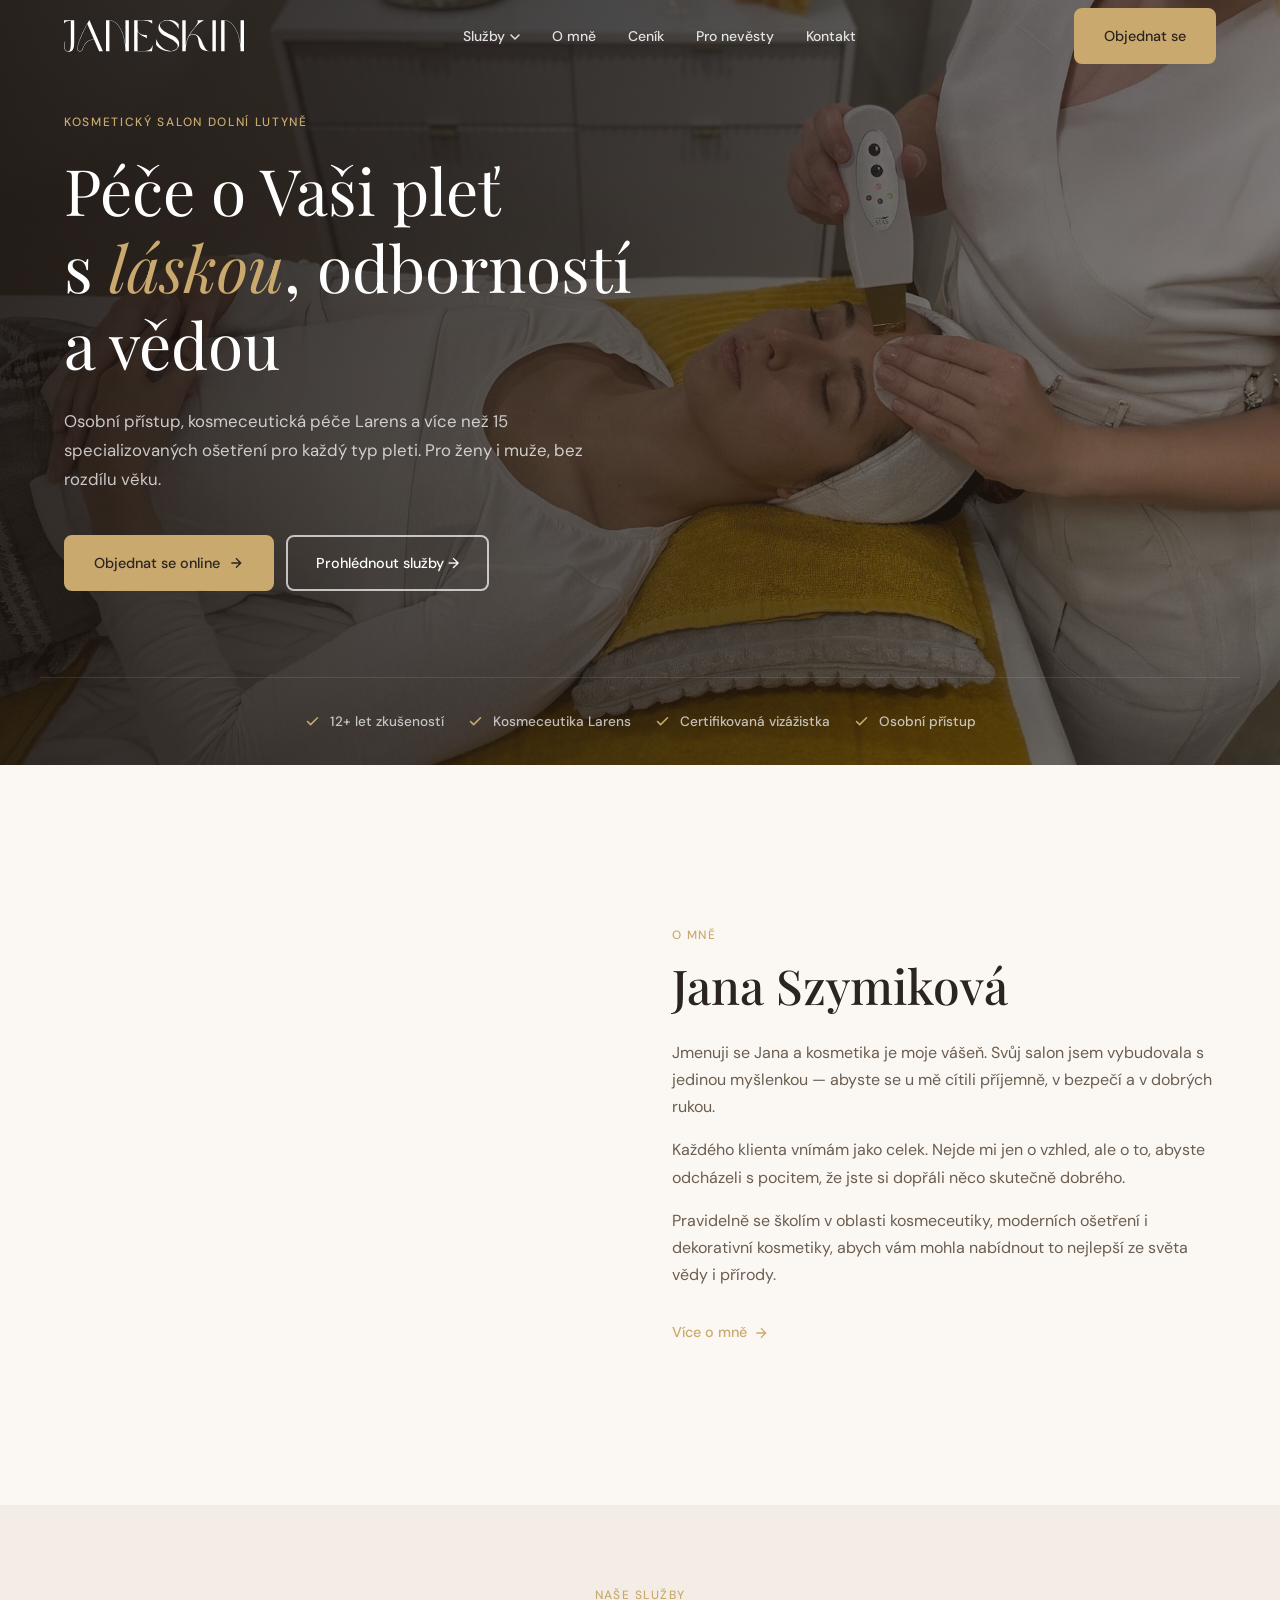
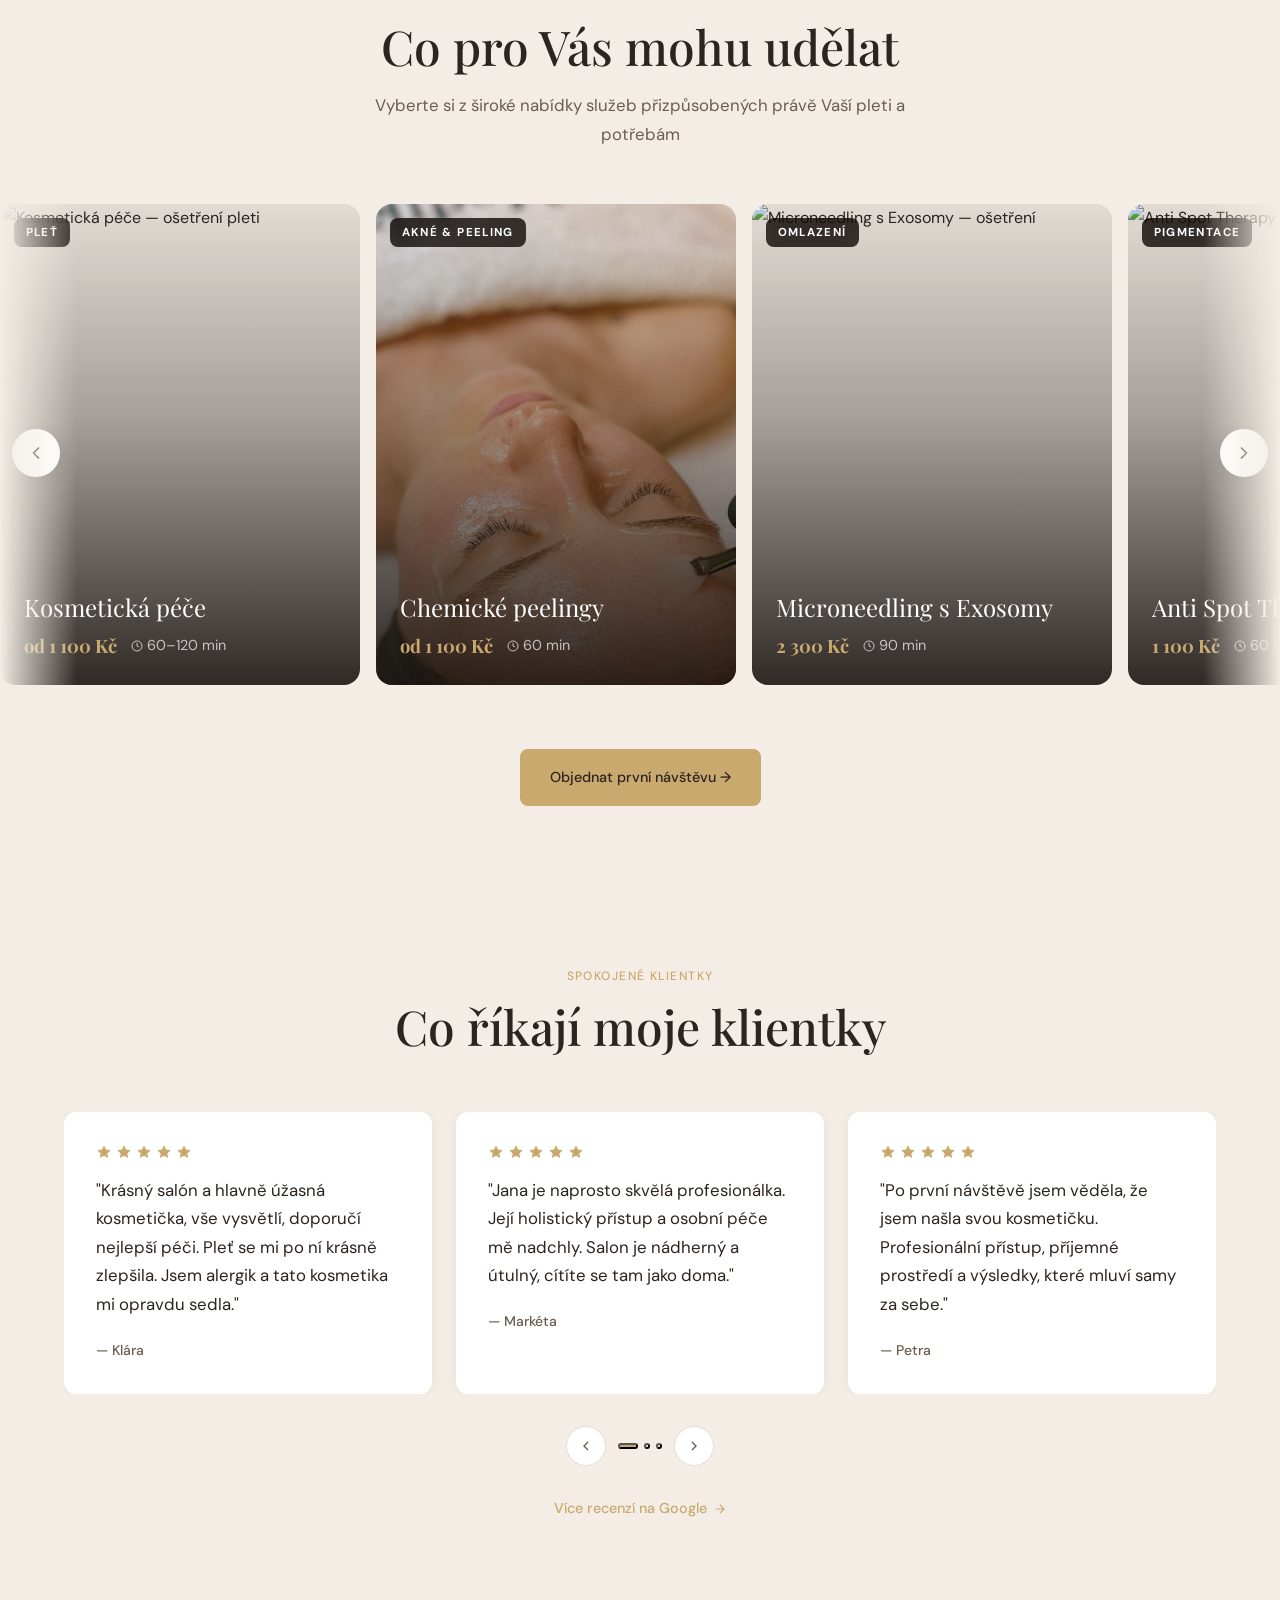
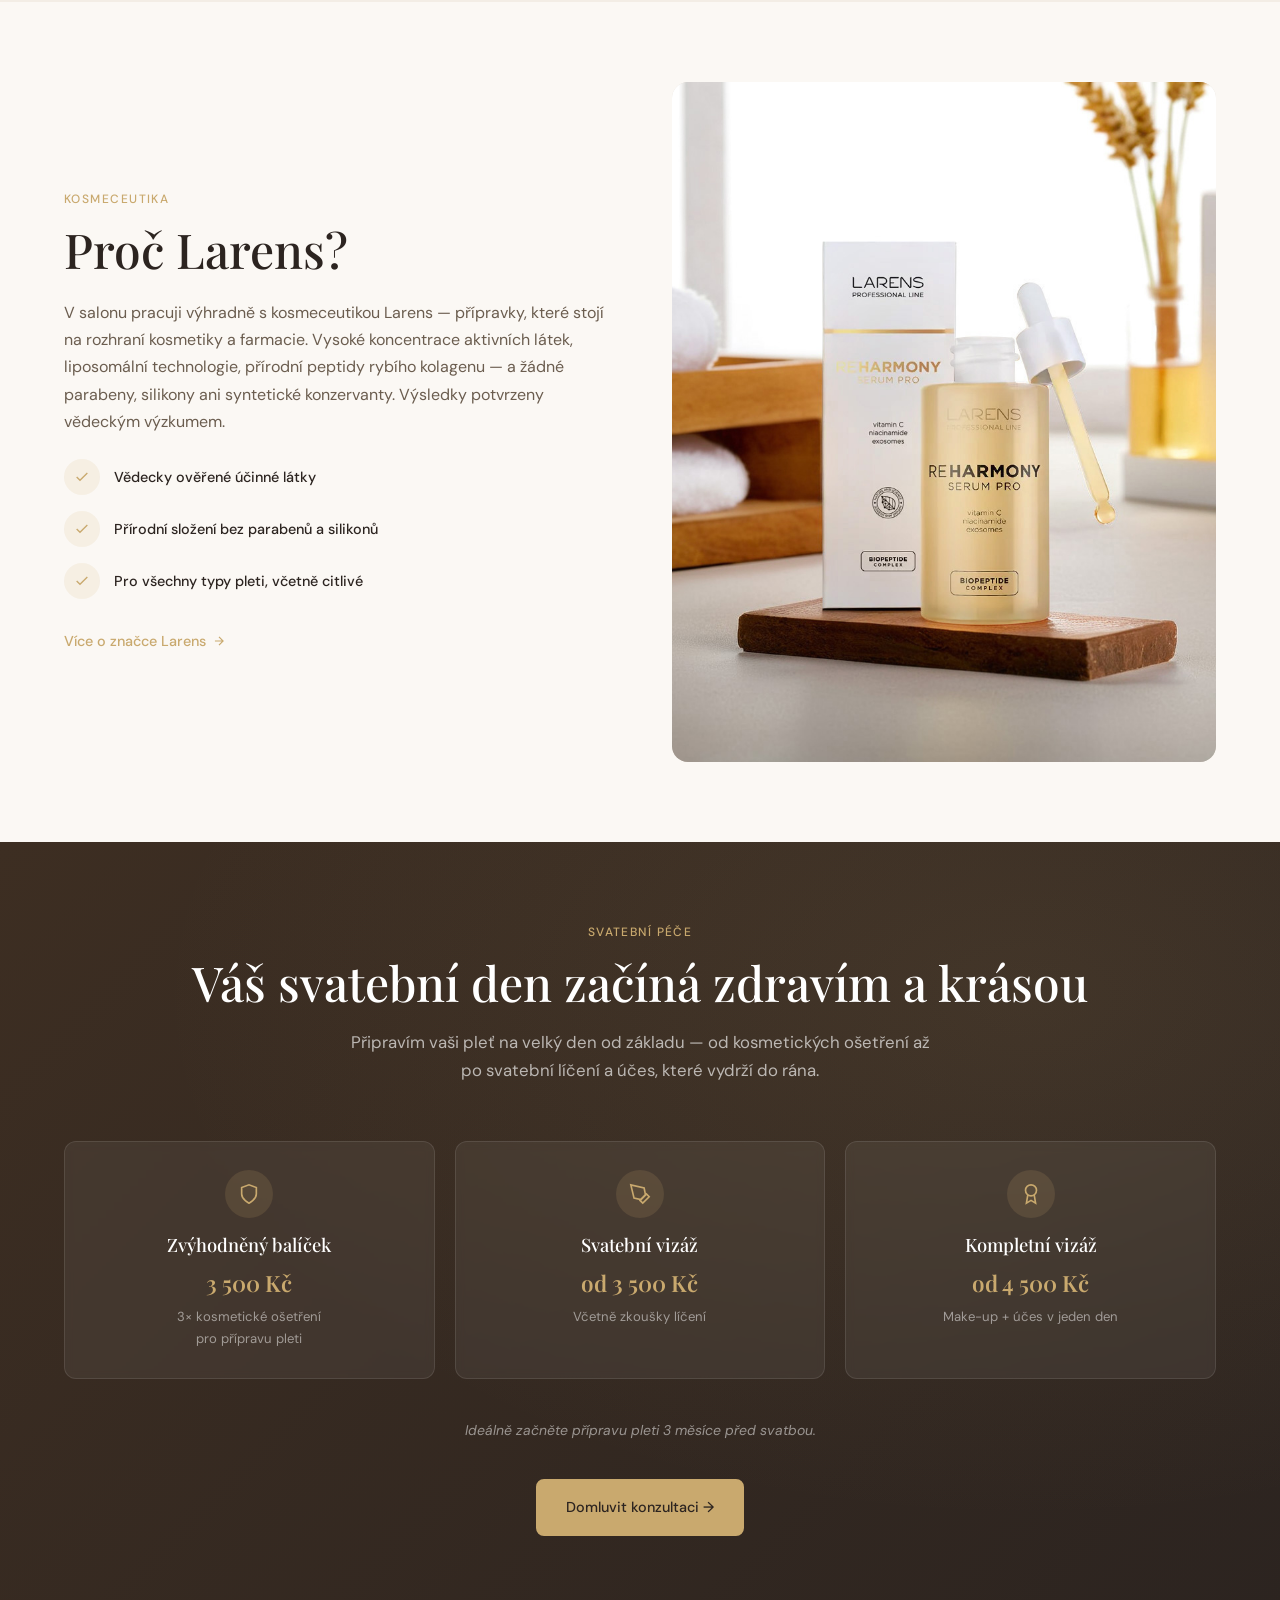
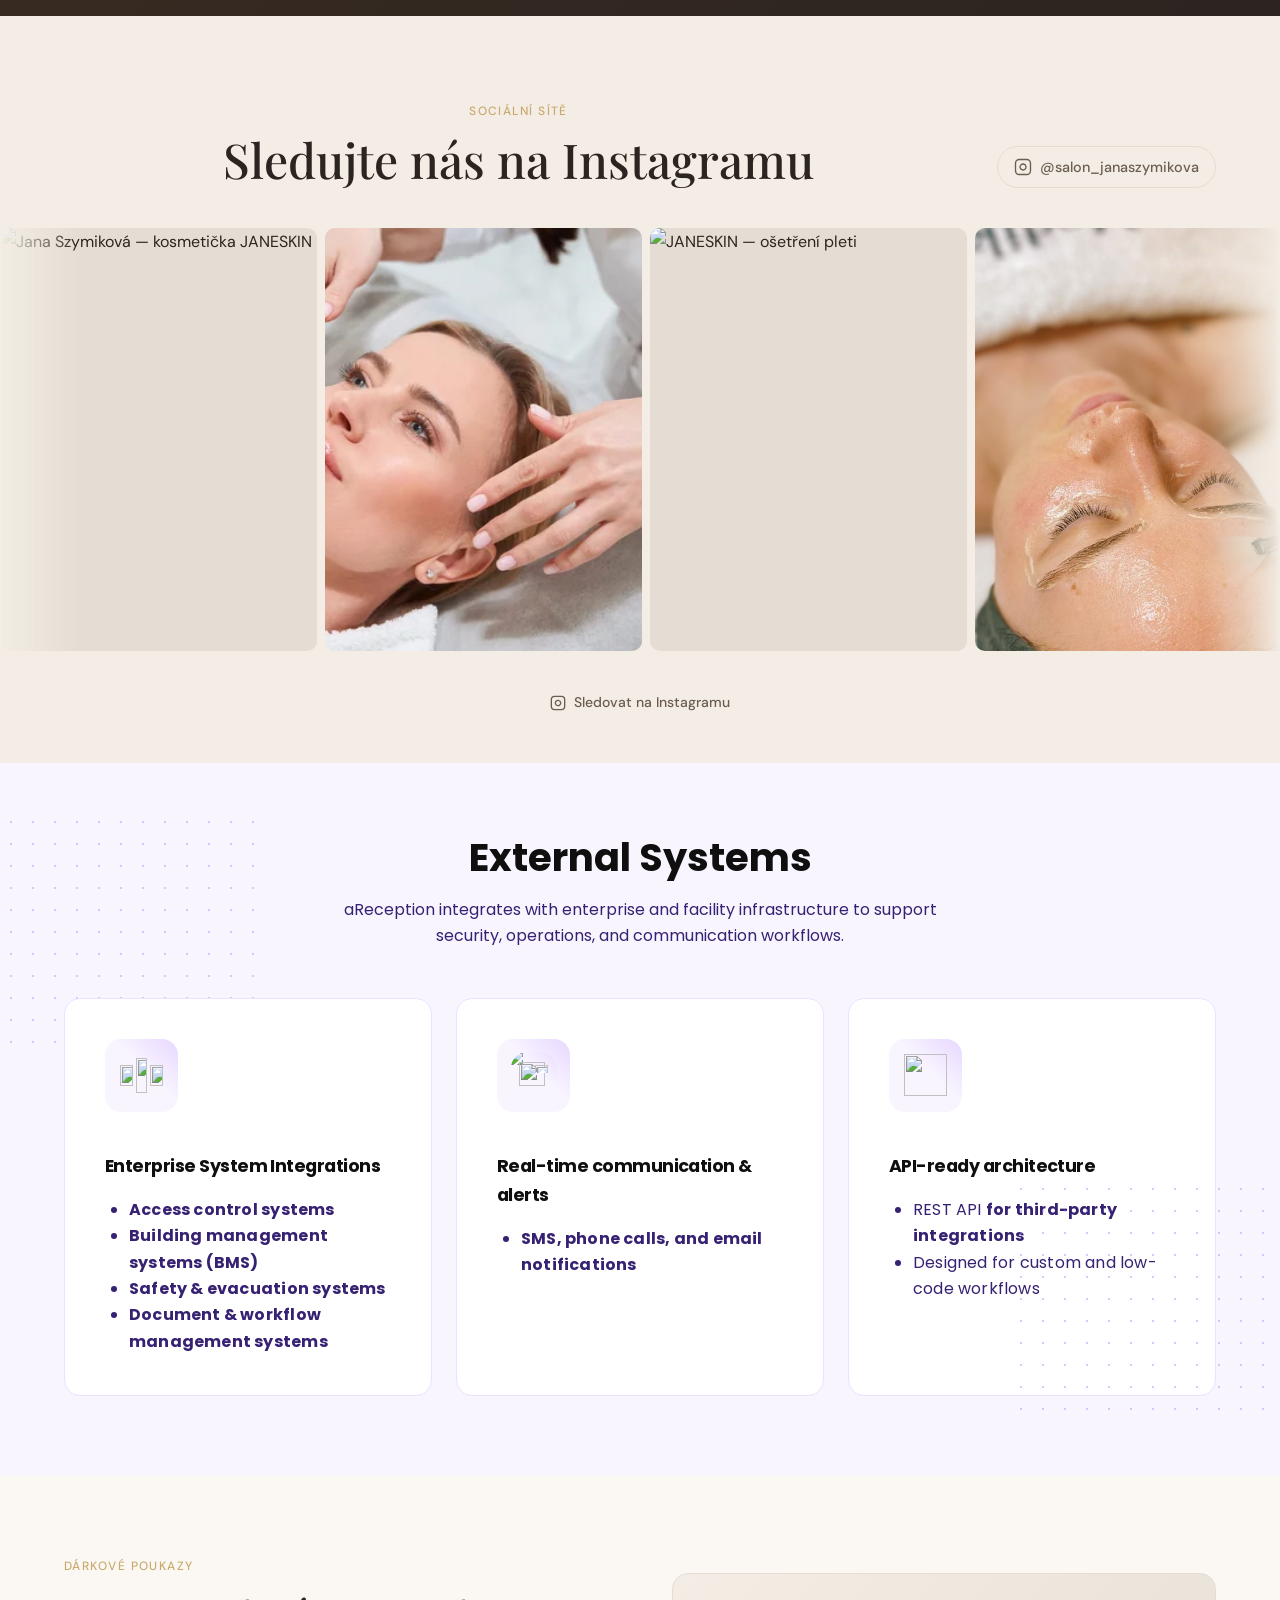
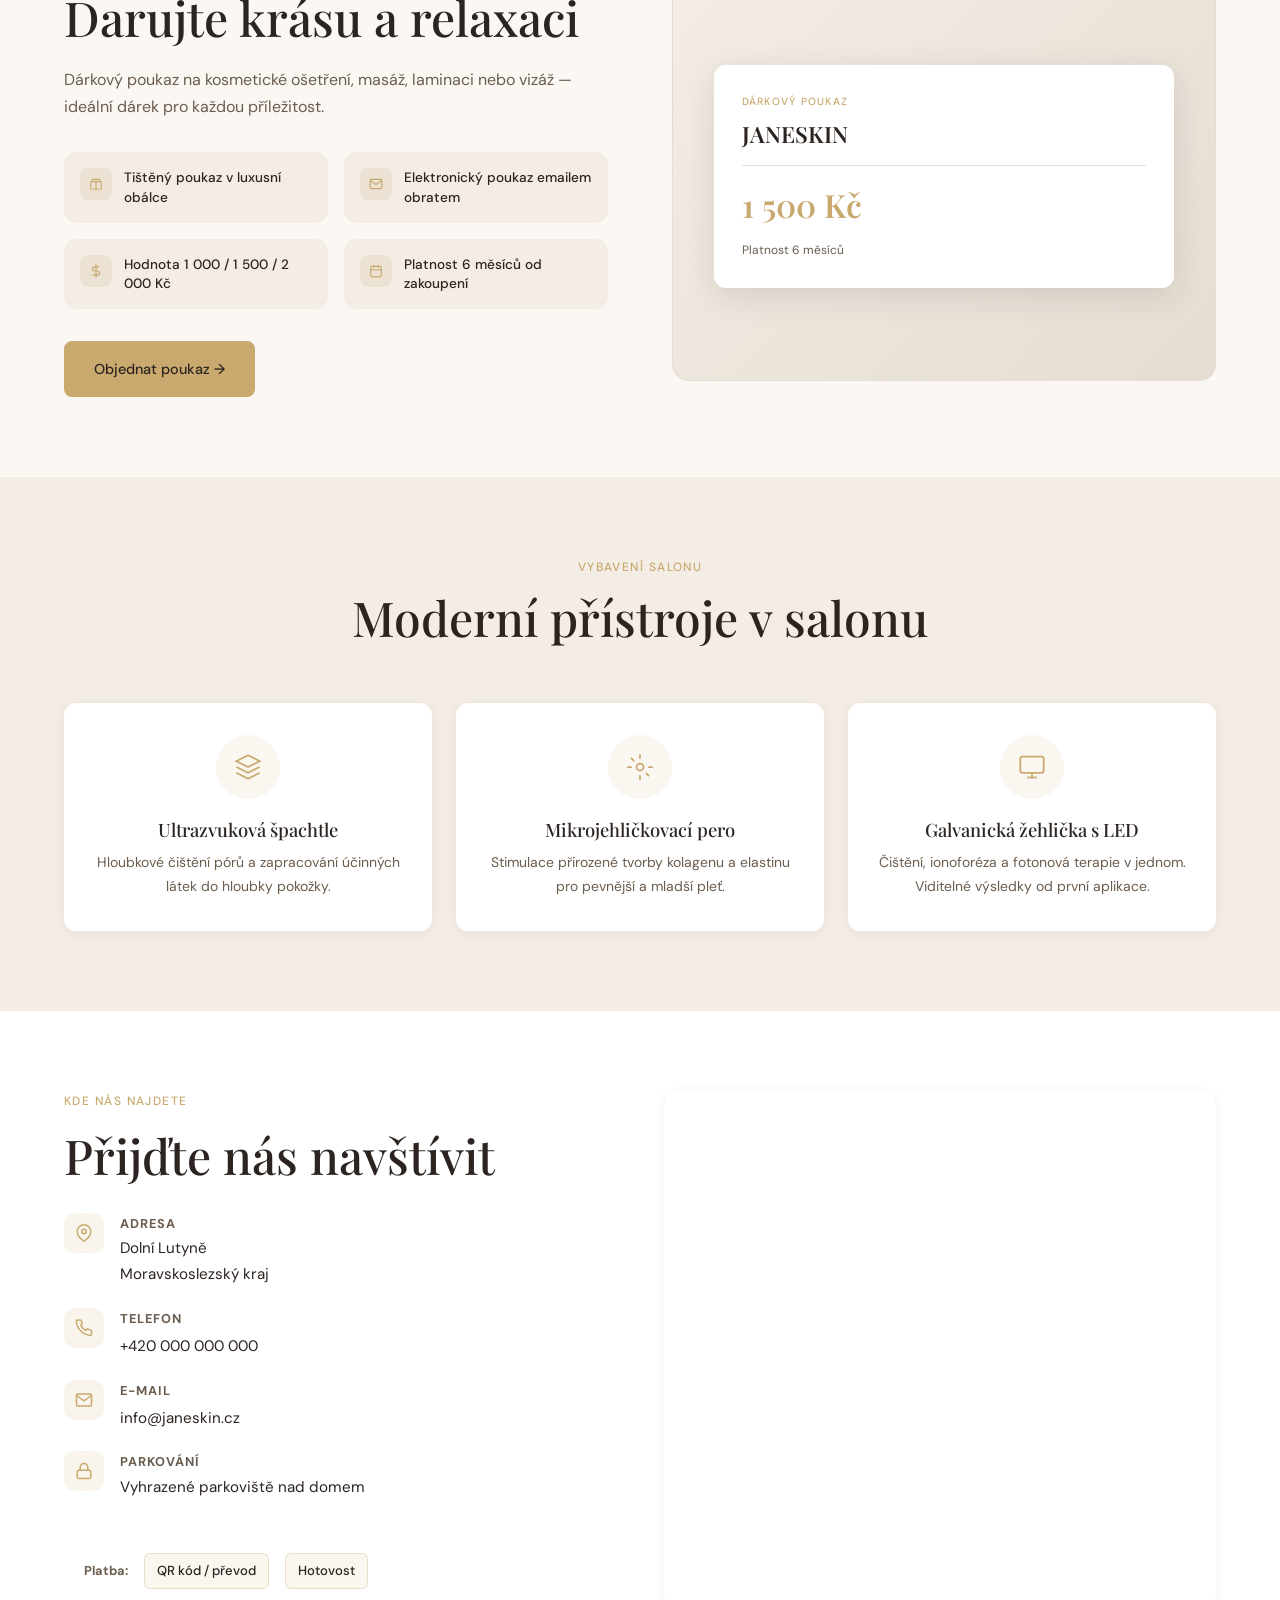
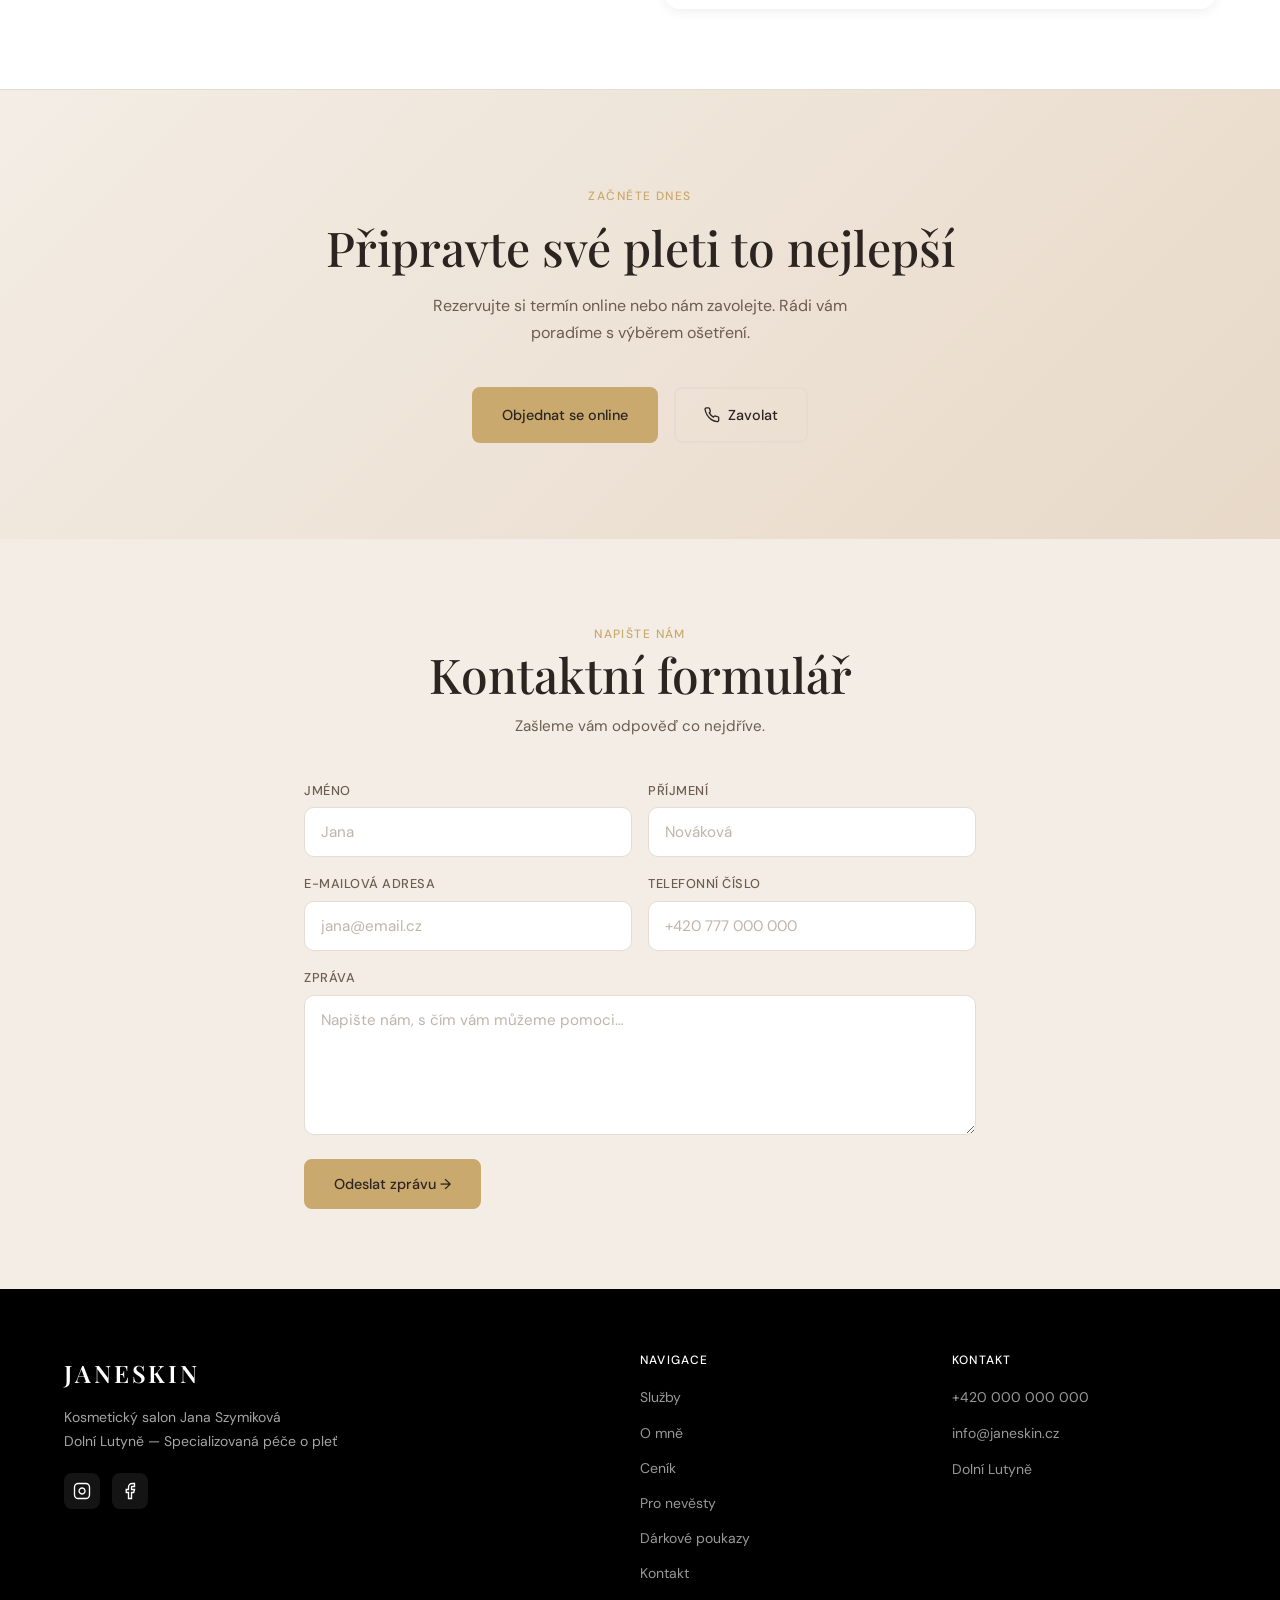
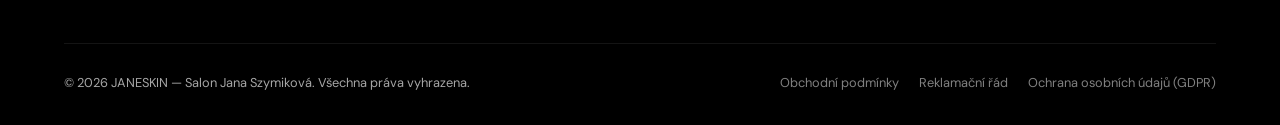
==== commit 5dfc8b53: "Add contact form with validation and Formspree email delivery Co-Authored-By: Claude Sonnet 4.6 <nor" ====
--- a/index.html
+++ b/index.html
@@ -8,7 +8,7 @@
   <link rel="icon" type="image/svg+xml" href="favicon.svg">
   <link rel="preconnect" href="https://fonts.googleapis.com">
   <link rel="preconnect" href="https://fonts.gstatic.com" crossorigin>
-  <link href="https://fonts.googleapis.com/css2?family=Playfair+Display:ital,wght@0,400;0,500;0,600;1,400;1,500&family=DM+Sans:wght@400;500&display=swap" rel="stylesheet">
+  <link href="https://fonts.googleapis.com/css2?family=Playfair+Display:ital,wght@0,400;0,500;0,600;1,400;1,500&family=DM+Sans:wght@400;500&family=Poppins:wght@400;700&display=swap" rel="stylesheet">
   <style>
     /* ===== CSS VARIABLES ===== */
     :root {
@@ -22,7 +22,7 @@
       --color-border: #E5DDD3;
       --font-serif: 'Playfair Display', Georgia, serif;
       --font-sans: 'DM Sans', system-ui, sans-serif;
-      --max-width: 1100px;
+      --max-width: 1200px;
       --radius: 12px;
       --transition: 0.3s ease;
     }
@@ -1681,43 +1681,41 @@
     .instagram-tile-overlay {
       position: absolute;
       inset: 0;
-      background: rgba(44, 36, 32, 0);
-      display: flex;
-      flex-direction: column;
+      background: rgba(0, 0, 0, 0);
+      display: flex;
       align-items: center;
       justify-content: center;
-      transition: background var(--transition);
-    }
-
-    .instagram-tile-overlay svg {
+      transition: background 0.3s ease;
+    }
+
+    .ig-hover-stats {
+      display: flex;
+      gap: 20px;
       opacity: 0;
-      transform: scale(0.8);
-      transition: opacity var(--transition), transform var(--transition);
-    }
-
-    .instagram-tile-caption {
-      position: absolute;
-      bottom: 0;
-      left: 0;
-      right: 0;
-      padding: 16px;
-      background: linear-gradient(transparent, rgba(44, 36, 32, 0.85));
+      transform: scale(0.85);
+      transition: opacity 0.3s ease, transform 0.3s ease;
+    }
+
+    .ig-stat {
+      display: flex;
+      align-items: center;
+      gap: 6px;
       color: white;
-      font-size: 0.8rem;
-      line-height: 1.5;
-      opacity: 0;
-      transform: translateY(8px);
-      transition: opacity var(--transition), transform var(--transition);
-      display: -webkit-box;
-      -webkit-line-clamp: 3;
-      -webkit-box-orient: vertical;
-      overflow: hidden;
+      font-family: var(--font-body);
+      font-weight: 600;
+      font-size: 1rem;
+    }
+
+    .ig-stat svg {
+      width: 22px;
+      height: 22px;
+      fill: white;
+      flex-shrink: 0;
     }
 
     .instagram-tile:hover img { transform: scale(1.06); }
-    .instagram-tile:hover .instagram-tile-overlay { background: rgba(44, 36, 32, 0.35); }
-    .instagram-tile:hover .instagram-tile-overlay svg { opacity: 1; transform: scale(1); }
-    .instagram-tile:hover .instagram-tile-caption { opacity: 1; transform: translateY(0); }
+    .instagram-tile:hover .instagram-tile-overlay { background: rgba(0, 0, 0, 0.45); }
+    .instagram-tile:hover .ig-hover-stats { opacity: 1; transform: scale(1); }
 
     /* Nav arrows */
     .instagram-nav {
@@ -1771,6 +1769,272 @@
 
     @media (max-width: 480px) {
       .instagram-tile { flex: 0 0 216px; width: 216px; }
+    }
+
+    /* ===========================
+       EXTERNAL SYSTEMS SECTION
+    =========================== */
+    #ext-sys {
+      background: #F9F5FF;
+      padding: 72px 0 80px;
+      position: relative;
+      overflow: hidden;
+    }
+
+    /* decorative dot grids (left + right) */
+    #ext-sys::before,
+    #ext-sys::after {
+      content: '';
+      position: absolute;
+      width: 270px;
+      height: 250px;
+      background-image: radial-gradient(circle, #A78BFA 1.5px, transparent 1.5px);
+      background-size: 22px 22px;
+      opacity: 0.45;
+      pointer-events: none;
+    }
+    #ext-sys::before { top: 48px; left: 0; }
+    #ext-sys::after  { bottom: 48px; right: 0; }
+
+    .ext-sys-header {
+      text-align: center;
+      max-width: 680px;
+      margin: 0 auto 48px;
+      padding: 0 24px;
+      position: relative;
+    }
+
+    .ext-sys-header h2 {
+      font-family: 'Poppins', sans-serif;
+      font-size: clamp(1.8rem, 3vw, 2.5rem);
+      font-weight: 700;
+      color: #0F0F0F;
+      margin-bottom: 16px;
+      line-height: 1.2;
+    }
+
+    .ext-sys-header p {
+      font-family: 'Poppins', sans-serif;
+      font-size: 1rem;
+      color: #362173;
+      line-height: 1.65;
+    }
+
+    .ext-sys-grid {
+      display: grid;
+      grid-template-columns: repeat(3, 1fr);
+      gap: 24px;
+      max-width: var(--max-width);
+      margin: 0 auto;
+      padding: 0 24px;
+      position: relative;
+    }
+
+    @media (max-width: 900px) {
+      .ext-sys-grid { grid-template-columns: 1fr; max-width: 460px; }
+    }
+
+    .ext-sys-card {
+      background: #fff;
+      border: 1px solid #E9E3FF;
+      border-radius: 16px;
+      padding: 40px;
+      display: flex;
+      flex-direction: column;
+    }
+
+    /* icon box: 73×73px with gradient, 16px radius */
+    .ext-sys-icon {
+      width: 73px;
+      height: 73px;
+      border-radius: 16px;
+      background: linear-gradient(43.53deg, #F9F5FF 54.794%, #E9DAFF 95.398%);
+      display: flex;
+      align-items: center;
+      justify-content: center;
+      margin-bottom: 40px;
+      flex-shrink: 0;
+    }
+
+    /* inner 46×46 clipping container */
+    .ext-sys-icon-inner {
+      position: relative;
+      width: 46px;
+      height: 46px;
+      overflow: hidden;
+    }
+
+    .ext-sys-icon-inner img {
+      position: absolute;
+      display: block;
+      width: 100%;
+      height: 100%;
+      max-width: none;
+    }
+
+    .ext-sys-card h3 {
+      font-family: 'Poppins', sans-serif;
+      font-size: 1.1rem;
+      font-weight: 700;
+      color: #0F0F0F;
+      margin-bottom: 16px;
+      line-height: 1.65;
+      letter-spacing: -0.03em;
+    }
+
+    .ext-sys-list {
+      list-style: disc;
+      padding-left: 24px;
+      margin: 0;
+      display: flex;
+      flex-direction: column;
+    }
+
+    .ext-sys-list li {
+      font-family: 'Poppins', sans-serif;
+      font-size: 1rem;
+      font-weight: 700;
+      color: #362173;
+      line-height: 1.65;
+      letter-spacing: 0.013em;
+    }
+
+    .ext-sys-list li .normal {
+      font-weight: 400;
+    }
+
+    /* ===========================
+       CONTACT FORM
+    =========================== */
+    #contact-form-section {
+      background: var(--color-bg-alt);
+      padding: 80px 0;
+    }
+
+    .contact-form-inner {
+      max-width: 720px;
+      margin: 0 auto;
+      padding: 0 24px;
+    }
+
+    .contact-form-header {
+      text-align: center;
+      margin-bottom: 40px;
+    }
+
+    .contact-form-header h2 {
+      margin-bottom: 10px;
+    }
+
+    .contact-form-header p {
+      color: var(--color-text-soft);
+      font-size: 0.95rem;
+    }
+
+    .contact-form {
+      display: flex;
+      flex-direction: column;
+      gap: 16px;
+    }
+
+    .form-row {
+      display: grid;
+      grid-template-columns: 1fr 1fr;
+      gap: 16px;
+    }
+
+    @media (max-width: 560px) {
+      .form-row { grid-template-columns: 1fr; }
+    }
+
+    .form-field {
+      display: flex;
+      flex-direction: column;
+      gap: 6px;
+    }
+
+    .form-field label {
+      font-size: 0.8rem;
+      font-weight: 500;
+      color: var(--color-text-soft);
+      letter-spacing: 0.04em;
+      text-transform: uppercase;
+    }
+
+    .form-field input,
+    .form-field textarea {
+      width: 100%;
+      padding: 14px 16px;
+      background: var(--color-white);
+      border: 1px solid var(--color-border);
+      border-radius: 10px;
+      font-family: var(--font-body);
+      font-size: 0.95rem;
+      color: var(--color-text);
+      transition: border-color var(--transition), box-shadow var(--transition);
+      outline: none;
+      box-sizing: border-box;
+    }
+
+    .form-field input::placeholder,
+    .form-field textarea::placeholder {
+      color: #BFB5AB;
+    }
+
+    .form-field input:focus,
+    .form-field textarea:focus {
+      border-color: var(--color-accent);
+      box-shadow: 0 0 0 3px rgba(201, 169, 110, 0.15);
+    }
+
+    .form-field textarea {
+      resize: vertical;
+      min-height: 140px;
+    }
+
+    .contact-form .btn {
+      align-self: flex-start;
+      margin-top: 8px;
+    }
+
+    .form-field input.invalid,
+    .form-field textarea.invalid {
+      border-color: #D94F4F;
+      box-shadow: 0 0 0 3px rgba(217, 79, 79, 0.12);
+    }
+
+    .form-error {
+      font-size: 0.78rem;
+      color: #D94F4F;
+      margin-top: 4px;
+      display: none;
+    }
+
+    .form-field input.invalid ~ .form-error,
+    .form-field textarea.invalid ~ .form-error {
+      display: block;
+    }
+
+    .form-status {
+      padding: 14px 18px;
+      border-radius: 10px;
+      font-size: 0.9rem;
+      display: none;
+      margin-top: 8px;
+    }
+
+    .form-status.success {
+      background: #F0FDF4;
+      border: 1px solid #86EFAC;
+      color: #166534;
+      display: block;
+    }
+
+    .form-status.error {
+      background: #FFF1F1;
+      border: 1px solid #FCA5A5;
+      color: #991B1B;
+      display: block;
     }
 
     /* ===========================
@@ -2503,6 +2767,92 @@
     </section>
 
     <!-- ===========================
+         EXTERNAL SYSTEMS
+    =========================== -->
+    <section id="ext-sys">
+      <div class="ext-sys-header fade-in">
+        <h2>External Systems</h2>
+        <p>aReception integrates with enterprise and facility infrastructure to support security, operations, and communication workflows.</p>
+      </div>
+
+      <div class="ext-sys-grid">
+
+        <!-- Card 1: Enterprise System Integrations -->
+        <div class="ext-sys-card fade-in delay-1">
+          <div class="ext-sys-icon">
+            <div class="ext-sys-icon-inner">
+              <!-- left bracket < -->
+              <div style="position:absolute;inset:27.57% 67.96% 27.66% 2.5%;">
+                <img src="https://www.figma.com/api/mcp/asset/dd320ef3-97b2-48bc-a0bc-6a41b94e4412" alt="">
+              </div>
+              <!-- slash / -->
+              <div style="position:absolute;inset:11.67% 37.9%;">
+                <img src="https://www.figma.com/api/mcp/asset/f76bc446-db43-4eb4-9a9f-b6a07185d421" alt="">
+              </div>
+              <!-- right bracket > -->
+              <div style="position:absolute;inset:27.57% 2.5% 27.66% 67.97%;">
+                <img src="https://www.figma.com/api/mcp/asset/a85c7850-21a0-47bd-99df-510b0b30e179" alt="">
+              </div>
+            </div>
+          </div>
+          <h3>Enterprise System Integrations</h3>
+          <ul class="ext-sys-list">
+            <li>Access control systems</li>
+            <li>Building management systems (BMS)</li>
+            <li>Safety &amp; evacuation systems</li>
+            <li>Document &amp; workflow management systems</li>
+          </ul>
+        </div>
+
+        <!-- Card 2: Real-time communication -->
+        <div class="ext-sys-card fade-in delay-2">
+          <div class="ext-sys-icon">
+            <!-- inner has its own gradient + glow bg -->
+            <div style="position:relative;width:46px;height:46px;overflow:hidden;border-radius:16px;background:linear-gradient(43.53deg,rgba(249,245,255,.5) 54.794%,rgba(233,218,255,.5) 95.398%);">
+              <!-- background glow -->
+              <div style="position:absolute;inset:-11.43%;">
+                <img src="https://www.figma.com/api/mcp/asset/3e943dad-267d-43d5-9f91-3bdce5c5b948" alt="" style="position:absolute;display:block;width:100%;height:100%;max-width:none;">
+              </div>
+              <!-- bell icon, centered 32×32 -->
+              <div style="position:absolute;top:50%;left:50%;transform:translate(-50%,-50%);width:32px;height:32px;overflow:hidden;">
+                <div style="position:absolute;inset:87.5% 38.92% 0% 30.46%;">
+                  <img src="https://www.figma.com/api/mcp/asset/4969e9e1-9e2b-4b3b-9b88-7a73ead0a1ff" alt="" style="position:absolute;display:block;width:100%;height:100%;max-width:none;">
+                </div>
+                <div style="position:absolute;inset:8.33% 12.56% 16.67% 4.1%;">
+                  <img src="https://www.figma.com/api/mcp/asset/f679a32a-ba9b-429a-9df3-5bdb39caac85" alt="" style="position:absolute;display:block;width:100%;height:100%;max-width:none;">
+                </div>
+                <div style="position:absolute;inset:0% 4.23% 58.33% 54.1%;">
+                  <img src="https://www.figma.com/api/mcp/asset/6778319a-f038-4a74-967d-6cec921a3a9f" alt="" style="position:absolute;display:block;width:100%;height:100%;max-width:none;">
+                </div>
+              </div>
+            </div>
+          </div>
+          <h3>Real-time communication &amp; alerts</h3>
+          <ul class="ext-sys-list">
+            <li>SMS, phone calls, and email notifications</li>
+          </ul>
+        </div>
+
+        <!-- Card 3: API-ready architecture -->
+        <div class="ext-sys-card fade-in delay-3">
+          <div class="ext-sys-icon">
+            <div class="ext-sys-icon-inner">
+              <div style="position:absolute;inset:4.17%;">
+                <img src="https://www.figma.com/api/mcp/asset/b18b7a49-0ccd-4982-a425-bdaad8b33e85" alt="">
+              </div>
+            </div>
+          </div>
+          <h3>API-ready architecture</h3>
+          <ul class="ext-sys-list">
+            <li><span class="normal">REST API </span>for third-party integrations</li>
+            <li><span class="normal">Designed for custom and low-code workflows</span></li>
+          </ul>
+        </div>
+
+      </div>
+    </section>
+
+    <!-- ===========================
          9. DÁRKOVÉ POUKAZY
     =========================== -->
     <section id="vouchers" aria-labelledby="vouchers-heading">
@@ -2697,6 +3047,56 @@
         </div>
       </div>
     </section>
+
+  <!-- ===========================
+       KONTAKTNÍ FORMULÁŘ
+  =========================== -->
+  <section id="contact-form-section" aria-labelledby="contact-form-heading">
+    <div class="contact-form-inner">
+      <div class="contact-form-header fade-in">
+        <span class="label">Napište nám</span>
+        <h2 id="contact-form-heading">Kontaktní formulář</h2>
+        <p>Zašleme vám odpověď co nejdříve.</p>
+      </div>
+
+      <form class="contact-form fade-in delay-1" action="https://formspree.io/travis@seznam.cz" method="post" novalidate>
+        <div class="form-row">
+          <div class="form-field">
+            <label for="cf-jmeno">Jméno</label>
+            <input type="text" id="cf-jmeno" name="jmeno" placeholder="Jana" autocomplete="given-name">
+            <span class="form-error">Zadejte prosím jméno.</span>
+          </div>
+          <div class="form-field">
+            <label for="cf-prijmeni">Příjmení</label>
+            <input type="text" id="cf-prijmeni" name="prijmeni" placeholder="Nováková" autocomplete="family-name">
+            <span class="form-error">Zadejte prosím příjmení.</span>
+          </div>
+        </div>
+
+        <div class="form-row">
+          <div class="form-field">
+            <label for="cf-email">E-mailová adresa</label>
+            <input type="email" id="cf-email" name="email" placeholder="jana@email.cz" autocomplete="email">
+            <span class="form-error" id="cf-email-error">Zadejte platnou e-mailovou adresu.</span>
+          </div>
+          <div class="form-field">
+            <label for="cf-telefon">Telefonní číslo</label>
+            <input type="tel" id="cf-telefon" name="telefon" placeholder="+420 777 000 000" autocomplete="tel">
+            <span class="form-error">Zadejte platné telefonní číslo.</span>
+          </div>
+        </div>
+
+        <div class="form-field">
+          <label for="cf-zprava">Zpráva</label>
+          <textarea id="cf-zprava" name="zprava" placeholder="Napište nám, s čím vám můžeme pomoci…"></textarea>
+          <span class="form-error">Napište prosím zprávu.</span>
+        </div>
+
+        <button type="submit" class="btn btn-primary" id="cf-submit">Odeslat zprávu →</button>
+        <div class="form-status" id="cf-status" role="alert" aria-live="polite"></div>
+      </form>
+    </div>
+  </section>
 
   </main>
 
@@ -2775,6 +3175,81 @@
 
   <script>
 
+    // ===== CONTACT FORM VALIDATION =====
+    (function () {
+      const form = document.querySelector('.contact-form');
+      if (!form) return;
+
+      const fields = {
+        'cf-jmeno':    { validate: v => v.trim().length > 0 },
+        'cf-prijmeni': { validate: v => v.trim().length > 0 },
+        'cf-email':    { validate: v => /^[^\s@]+@[^\s@]+\.[^\s@]+$/.test(v.trim()) },
+        'cf-telefon':  { validate: v => v.trim() === '' || /^[+\d\s\-()]{7,}$/.test(v.trim()) },
+        'cf-zprava':   { validate: v => v.trim().length > 0 },
+      };
+
+      function validateField(id) {
+        const el = document.getElementById(id);
+        if (!el) return true;
+        const ok = fields[id].validate(el.value);
+        el.classList.toggle('invalid', !ok);
+        return ok;
+      }
+
+      // Validate on blur (after user leaves field)
+      Object.keys(fields).forEach(id => {
+        const el = document.getElementById(id);
+        if (el) el.addEventListener('blur', () => validateField(id));
+        // Clear error while typing
+        if (el) el.addEventListener('input', () => {
+          if (el.classList.contains('invalid')) validateField(id);
+        });
+      });
+
+      const submitBtn = document.getElementById('cf-submit');
+      const statusEl = document.getElementById('cf-status');
+
+      form.addEventListener('submit', function (e) {
+        e.preventDefault();
+        const allValid = Object.keys(fields).map(validateField).every(Boolean);
+        if (!allValid) {
+          const firstInvalid = form.querySelector('.invalid');
+          if (firstInvalid) firstInvalid.focus();
+          return;
+        }
+
+        submitBtn.disabled = true;
+        submitBtn.textContent = 'Odesílám…';
+        statusEl.className = 'form-status';
+        statusEl.textContent = '';
+
+        fetch(form.action, {
+          method: 'POST',
+          body: new FormData(form),
+          headers: { 'Accept': 'application/json' }
+        })
+        .then(function (res) {
+          if (res.ok) {
+            statusEl.className = 'form-status success';
+            statusEl.textContent = 'Zpráva byla odeslána. Ozveme se vám co nejdříve!';
+            form.reset();
+          } else {
+            return res.json().then(function (data) {
+              throw new Error(data.error || 'Chyba při odesílání.');
+            });
+          }
+        })
+        .catch(function (err) {
+          statusEl.className = 'form-status error';
+          statusEl.textContent = 'Zprávu se nepodařilo odeslat. Zkuste to prosím znovu nebo nás kontaktujte telefonicky.';
+        })
+        .finally(function () {
+          submitBtn.disabled = false;
+          submitBtn.textContent = 'Odeslat zprávu →';
+        });
+      });
+    })();
+
     // ===== INSTAGRAM FEED + CAROUSEL =====
     (function() {
       // ▼▼▼ VLOŽ SVŮJ INSTAGRAM ACCESS TOKEN ▼▼▼
@@ -2788,15 +3263,24 @@
       const btnNext = document.getElementById('ig-next');
       if (!track) return;
 
-      const igIcon = '<svg width="22" height="22" viewBox="0 0 24 24" fill="none" stroke="white" stroke-width="1.8"><rect x="2" y="2" width="20" height="20" rx="5"/><path d="M16 11.37A4 4 0 1 1 12.63 8 4 4 0 0 1 16 11.37z"/><line x1="17.5" y1="6.5" x2="17.51" y2="6.5"/></svg>';
+      const igOverlay = `<div class="ig-hover-stats">
+        <span class="ig-stat"><svg viewBox="0 0 24 24"><path d="M20.84 4.61a5.5 5.5 0 0 0-7.78 0L12 5.67l-1.06-1.06a5.5 5.5 0 0 0-7.78 7.78l1.06 1.06L12 21.23l7.78-7.78 1.06-1.06a5.5 5.5 0 0 0 0-7.78z"/></svg></span>
+        <span class="ig-stat"><svg viewBox="0 0 24 24"><path d="M21 15a2 2 0 0 1-2 2H7l-4 4V5a2 2 0 0 1 2-2h14a2 2 0 0 1 2 2z"/></svg></span>
+      </div>`;
 
       function renderTile(post) {
-        const caption = post.caption ? post.caption.split('\n')[0].substring(0, 120) : '';
         const link = post.permalink || IG_PROFILE;
         const img = post.media_url || '';
+        const alt = post.caption ? post.caption.substring(0, 60) : 'Instagram foto';
+        const likes = post.like_count != null ? post.like_count.toLocaleString('cs-CZ') : '';
+        const comments = post.comments_count != null ? post.comments_count.toLocaleString('cs-CZ') : '';
+        const statsOverlay = `<div class="ig-hover-stats">
+          <span class="ig-stat"><svg viewBox="0 0 24 24"><path d="M20.84 4.61a5.5 5.5 0 0 0-7.78 0L12 5.67l-1.06-1.06a5.5 5.5 0 0 0-7.78 7.78l1.06 1.06L12 21.23l7.78-7.78 1.06-1.06a5.5 5.5 0 0 0 0-7.78z"/></svg>${likes}</span>
+          <span class="ig-stat"><svg viewBox="0 0 24 24"><path d="M21 15a2 2 0 0 1-2 2H7l-4 4V5a2 2 0 0 1 2-2h14a2 2 0 0 1 2 2z"/></svg>${comments}</span>
+        </div>`;
         return `<a href="${link}" target="_blank" rel="noopener" class="instagram-tile">
-          <img src="${img}" alt="${caption ? caption.substring(0, 60) : 'Instagram foto'}" loading="lazy">
-          <div class="instagram-tile-overlay" aria-hidden="true">${igIcon}${caption ? `<span class="instagram-tile-caption">${caption}</span>` : ''}</div>
+          <img src="${img}" alt="${alt}" loading="lazy">
+          <div class="instagram-tile-overlay" aria-hidden="true">${statsOverlay}</div>
         </a>`;
       }
 
@@ -2818,14 +3302,14 @@
         track.innerHTML = fallback.map(f =>
           `<a href="${IG_PROFILE}" target="_blank" rel="noopener" class="instagram-tile">
             <img src="${f.src}" alt="${f.alt}" loading="lazy"${f.pos ? ` style="object-position:${f.pos}"` : ''}>
-            <div class="instagram-tile-overlay" aria-hidden="true">${igIcon}</div>
+            <div class="instagram-tile-overlay" aria-hidden="true">${igOverlay}</div>
           </a>`
         ).join('');
       }
 
       // Fetch z Instagram Graph API
       if (IG_TOKEN) {
-        fetch(`https://graph.instagram.com/me/media?fields=id,caption,media_url,permalink,media_type&limit=${IG_COUNT}&access_token=${IG_TOKEN}`)
+        fetch(`https://graph.instagram.com/me/media?fields=id,caption,media_url,permalink,media_type,like_count,comments_count&limit=${IG_COUNT}&access_token=${IG_TOKEN}`)
           .then(r => r.json())
           .then(data => {
             if (!data.data) throw new Error('No data');
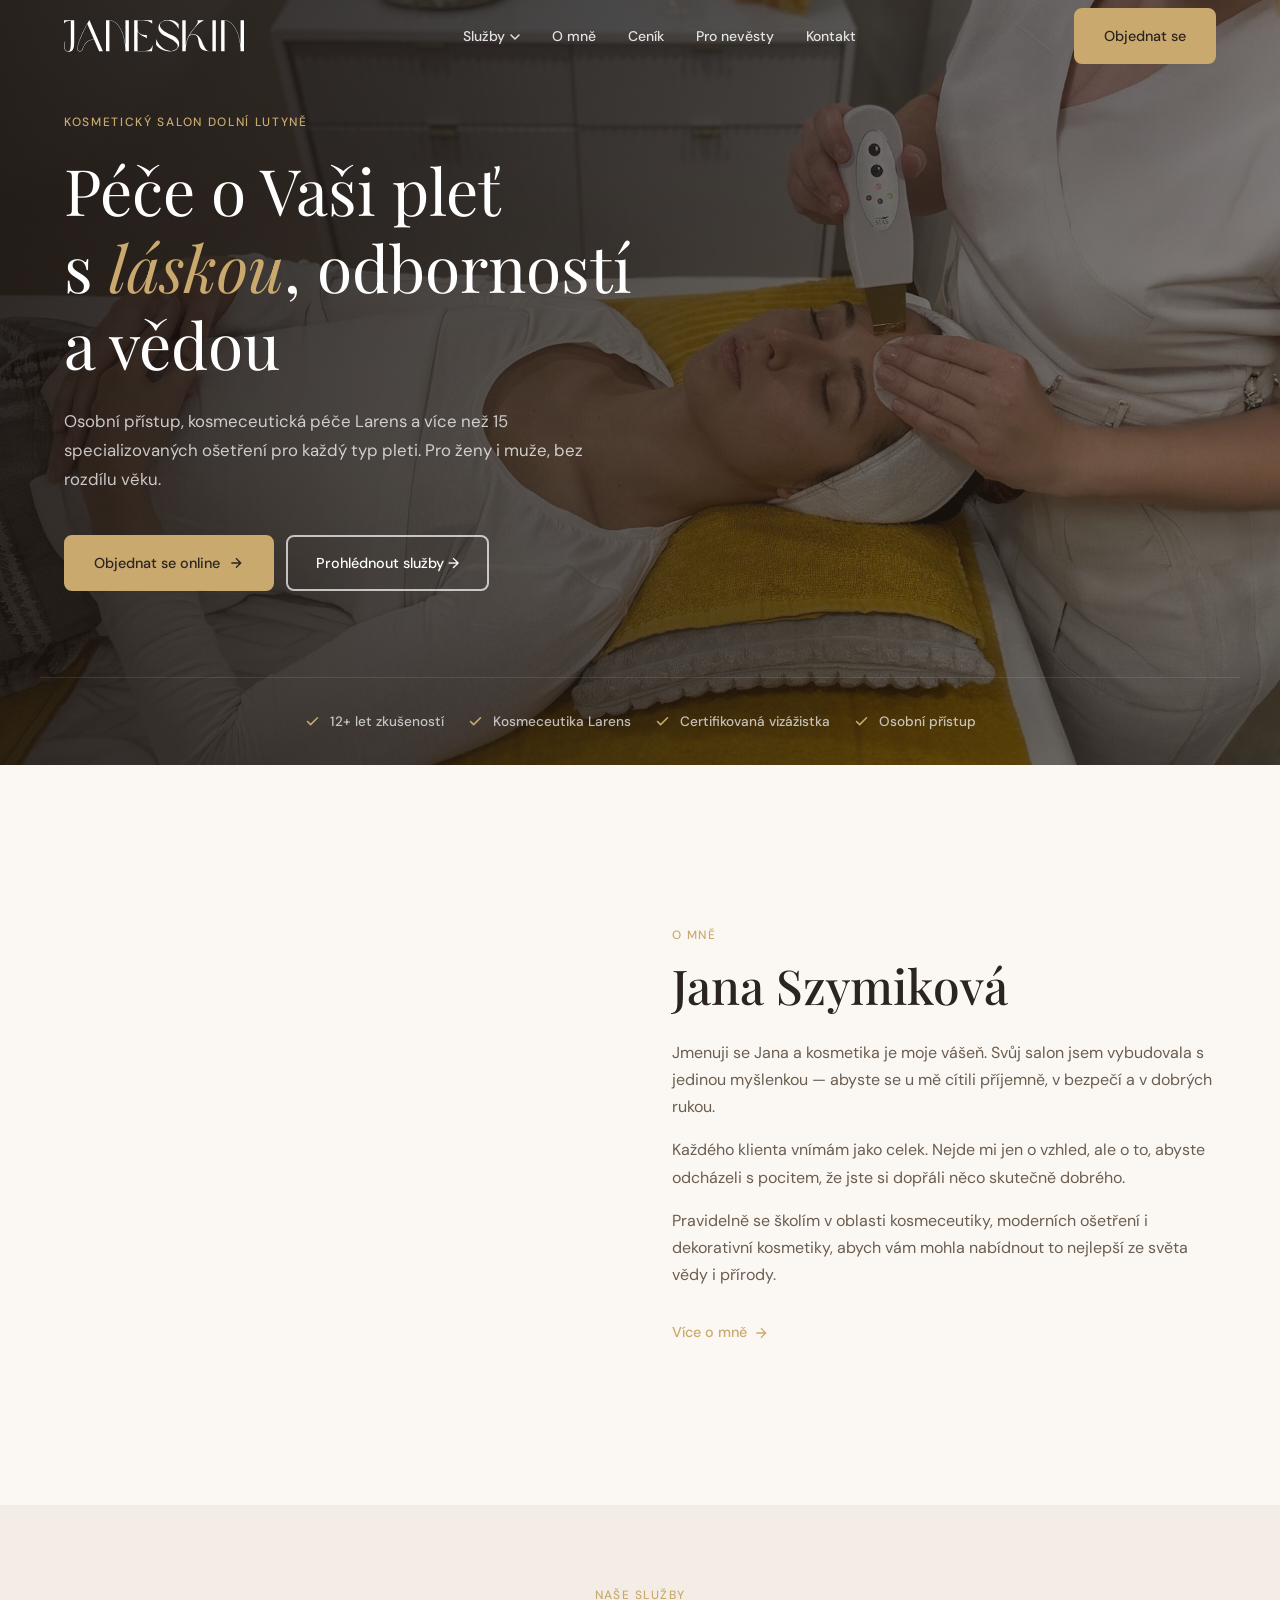
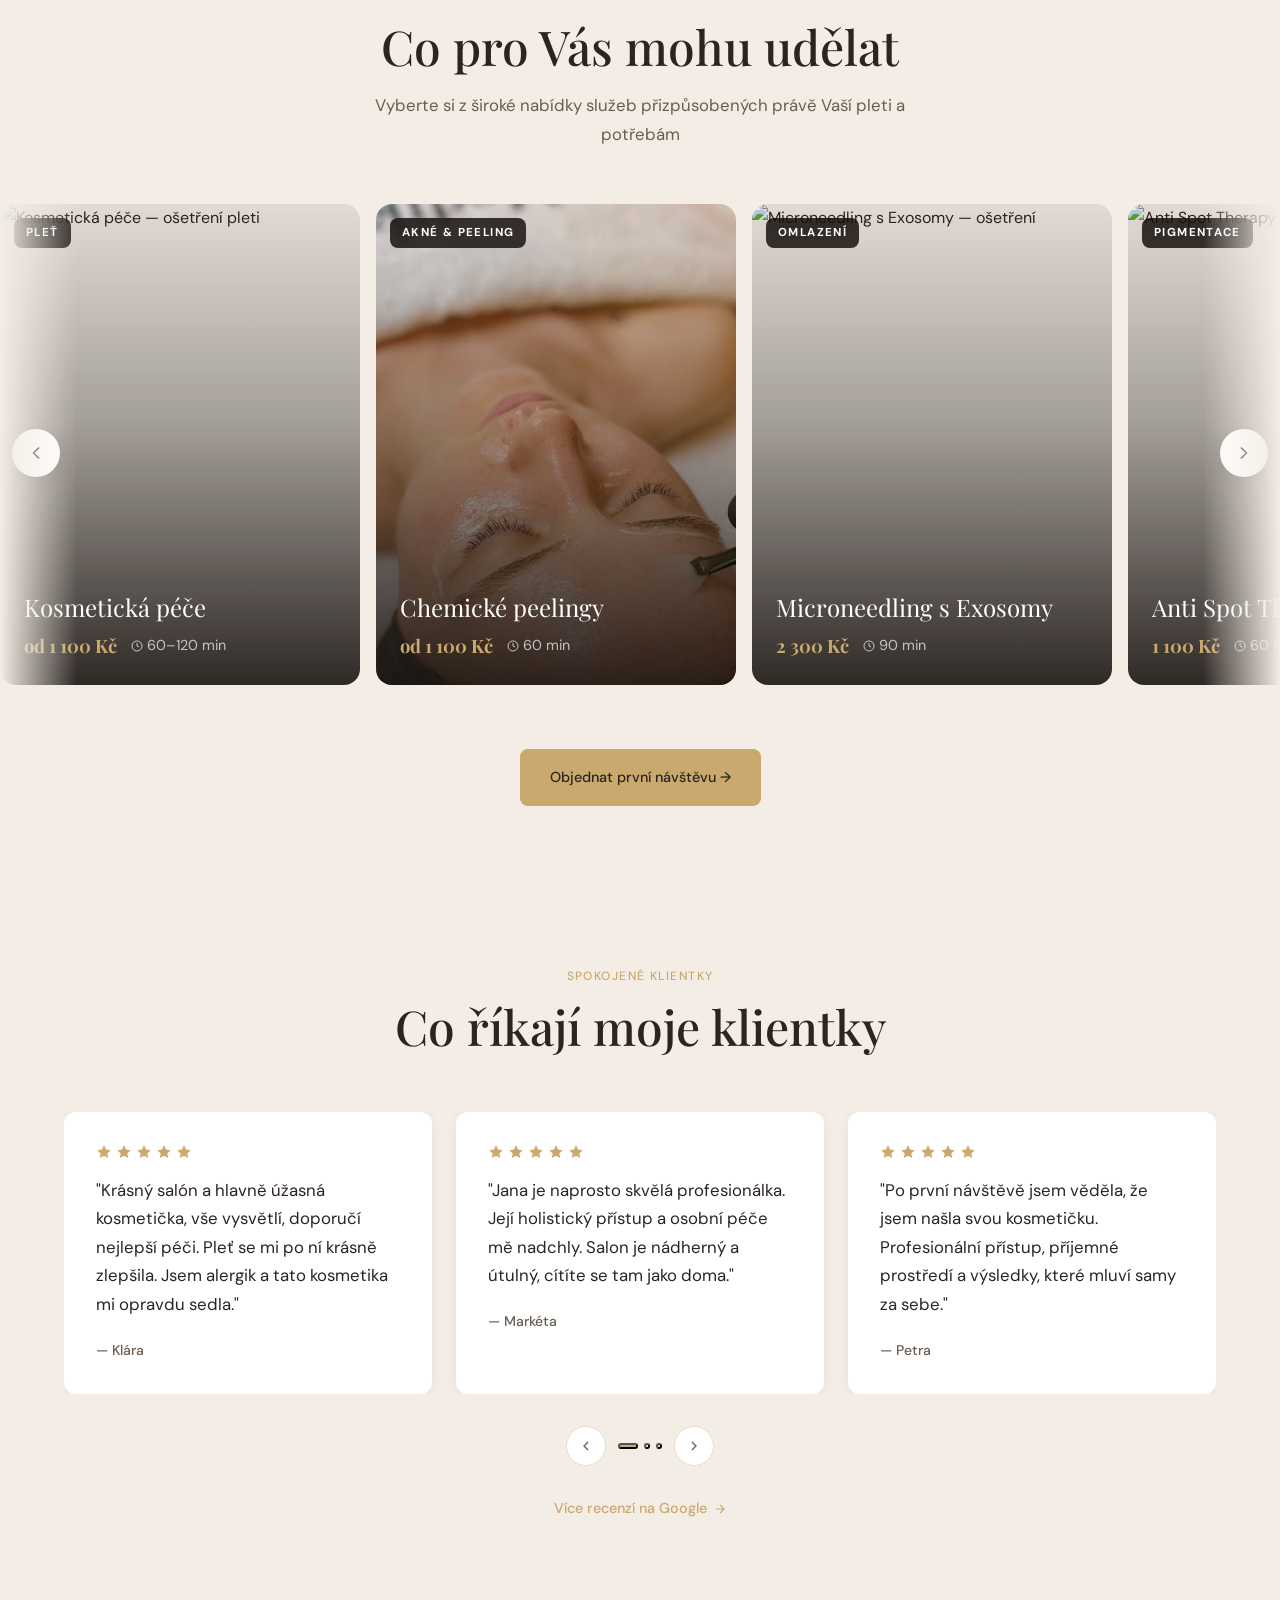
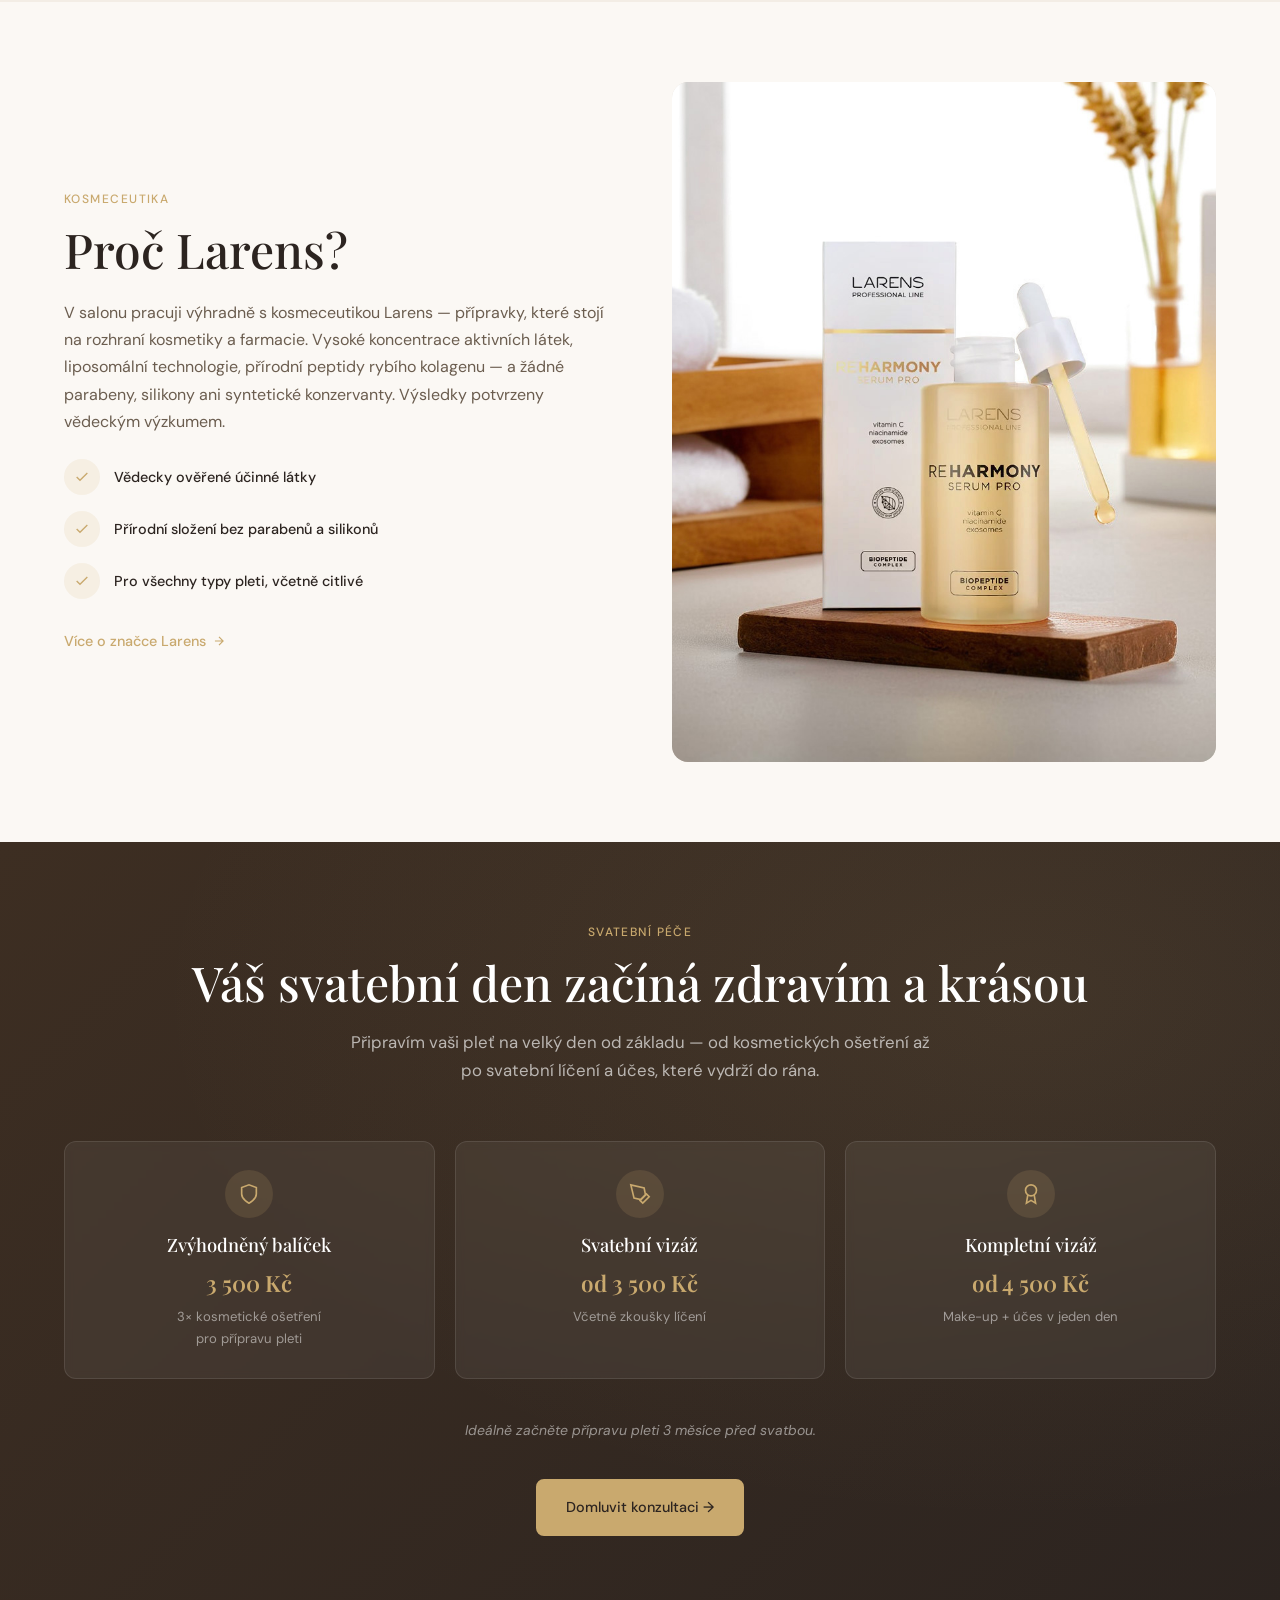
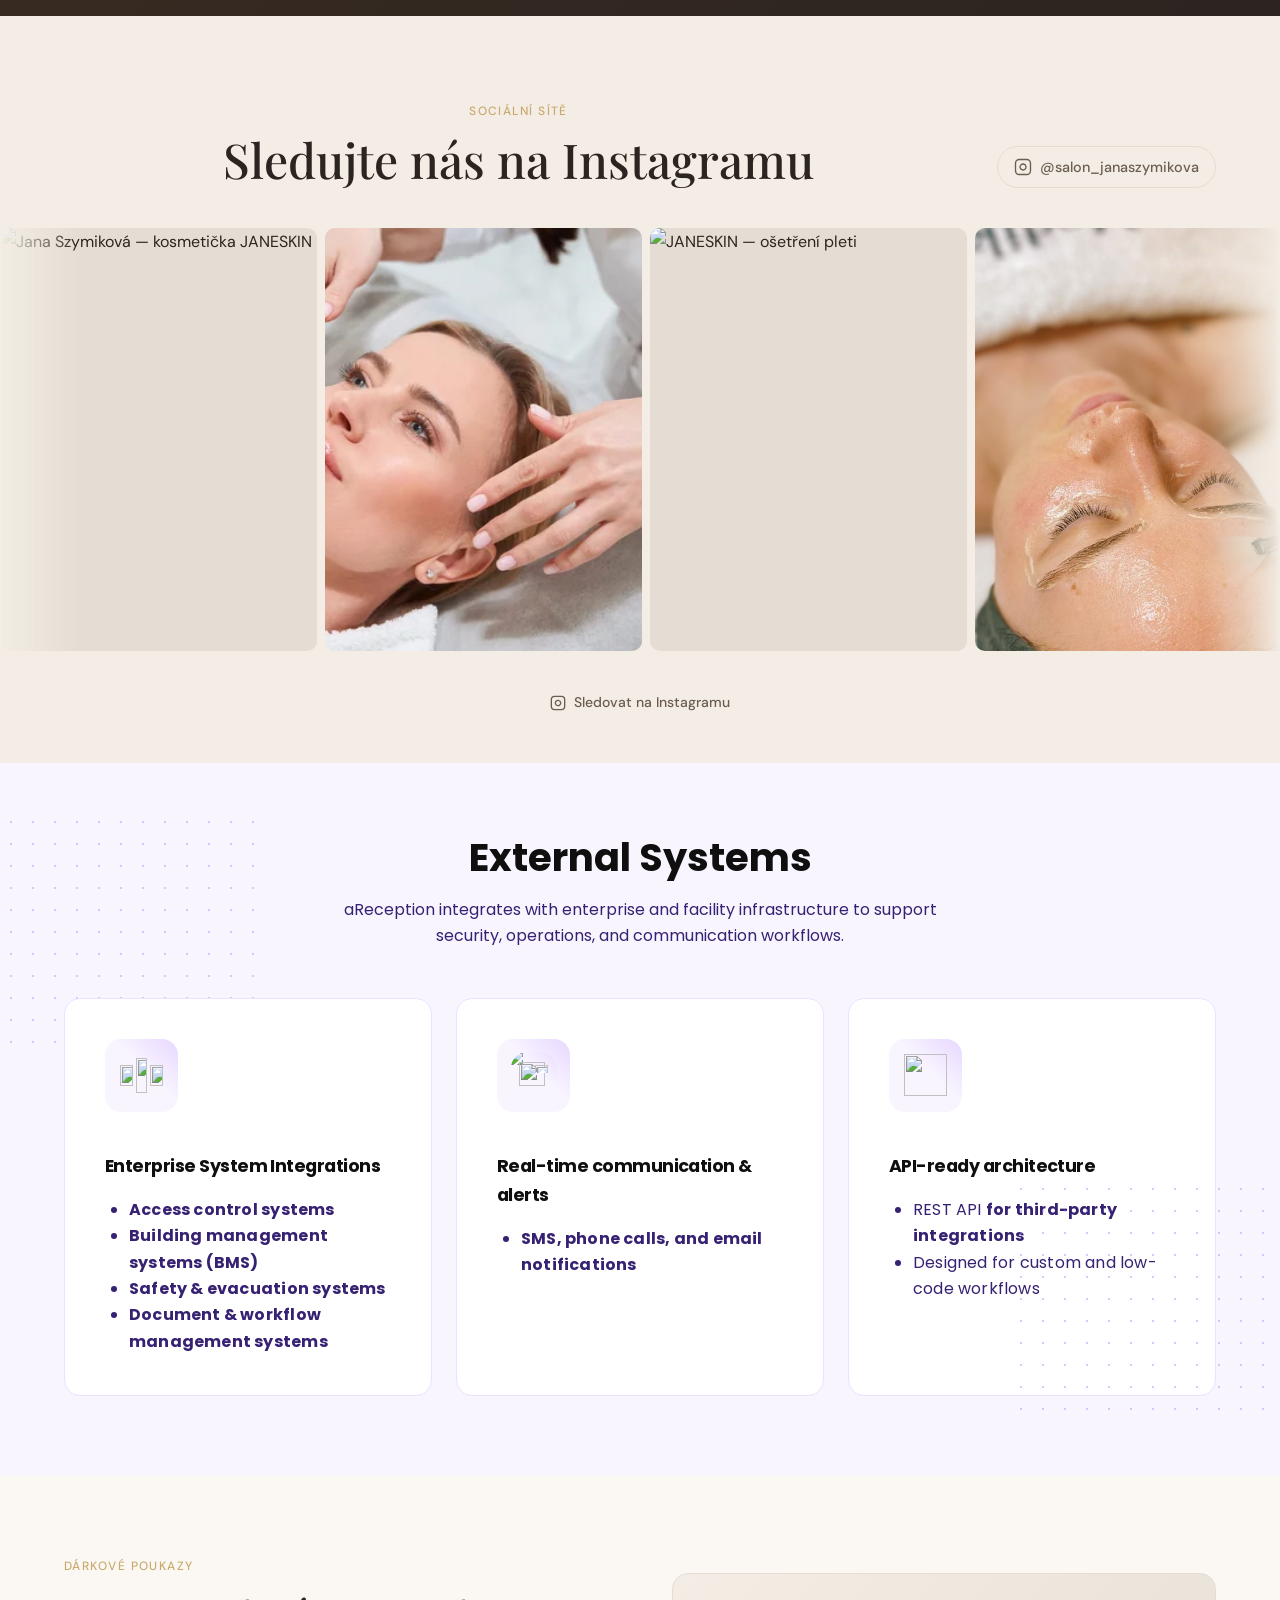
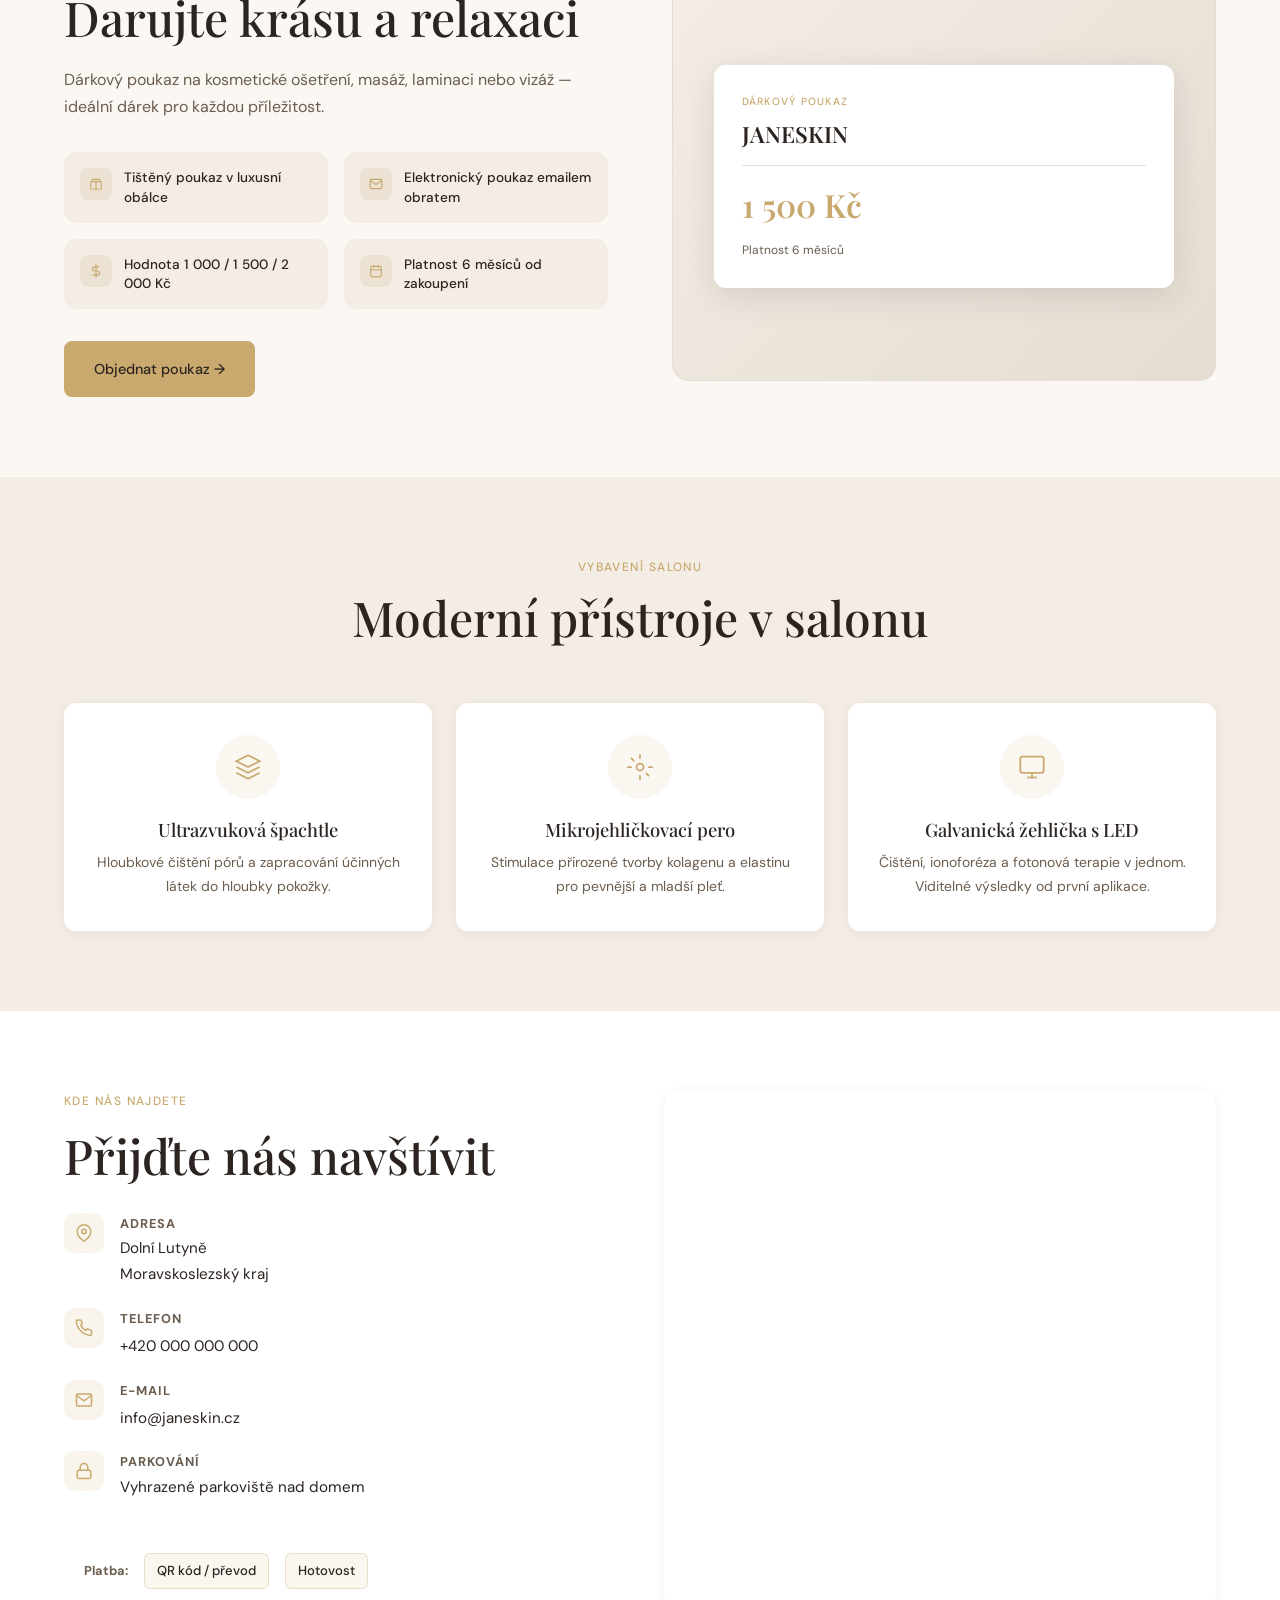
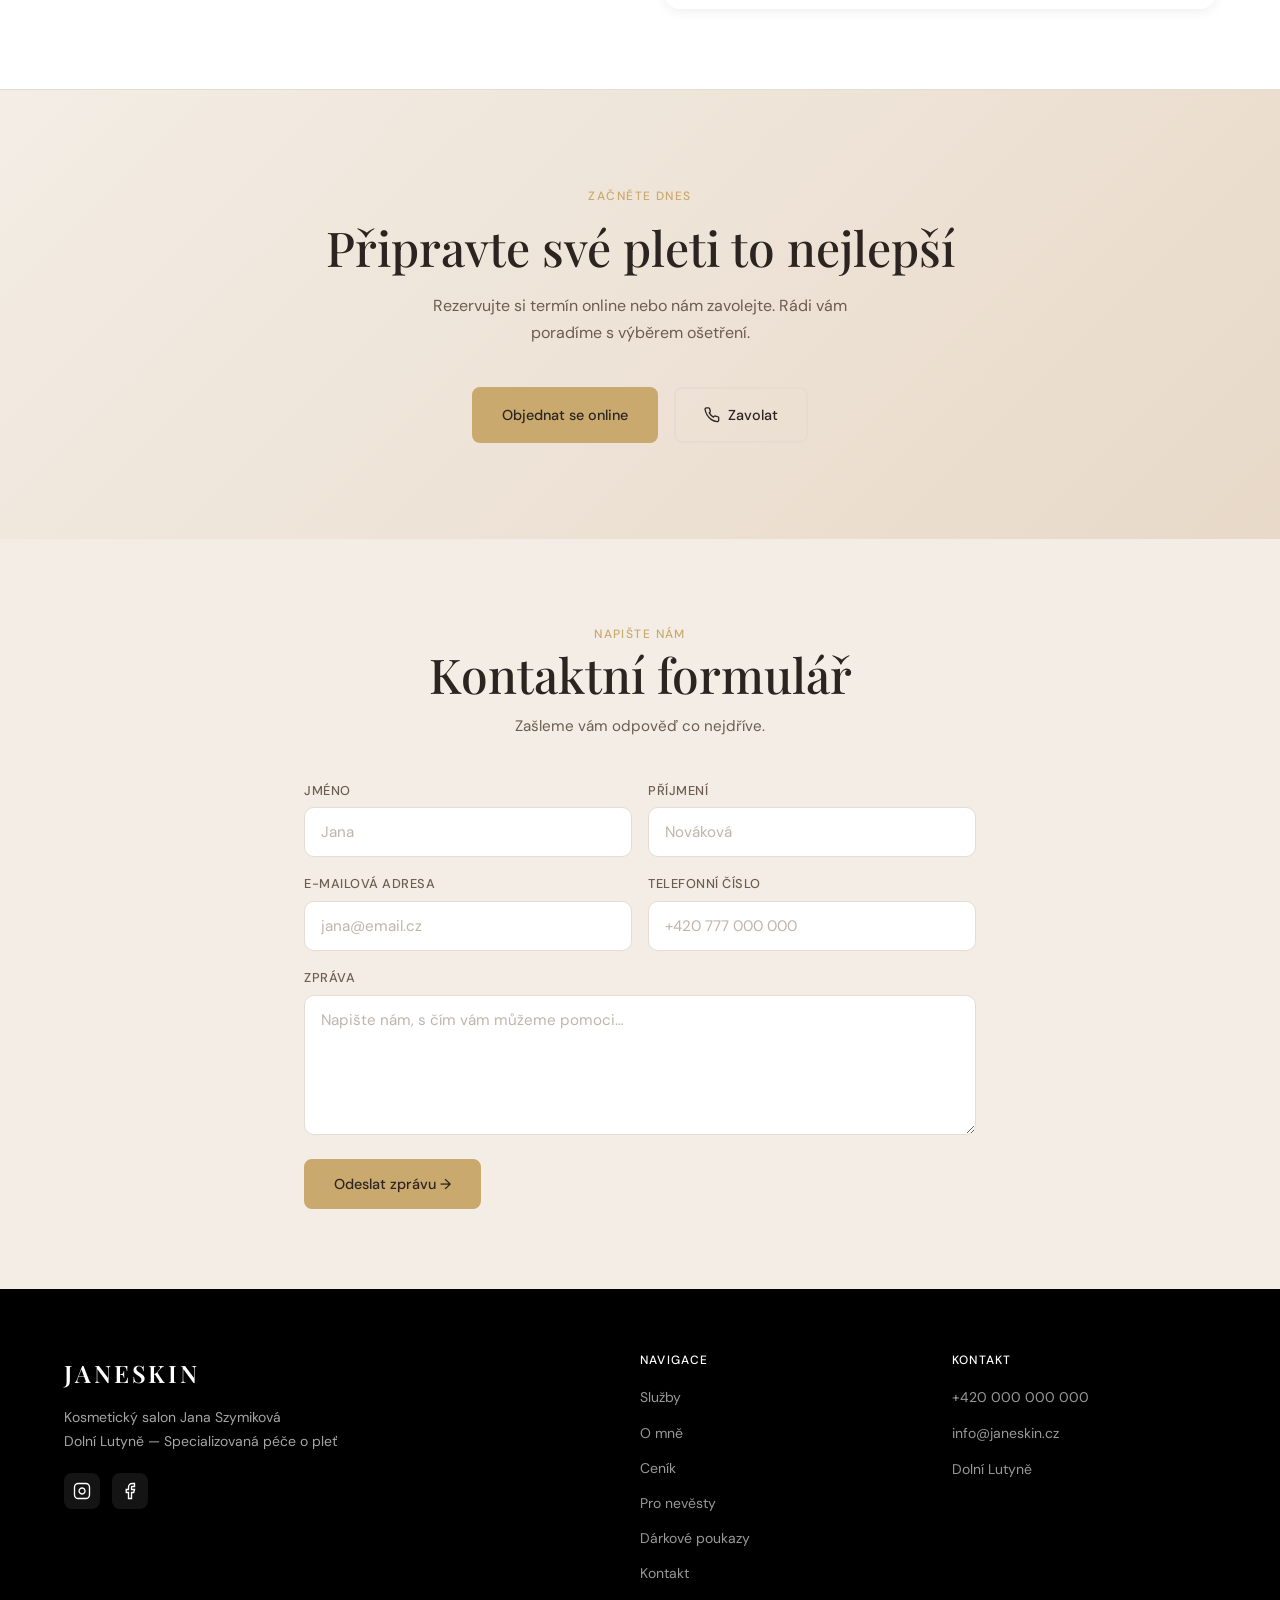
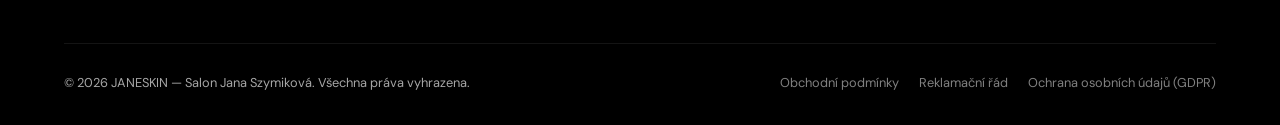
==== commit 464c7a2a: "Switch form submission to Formsubmit.co Co-Authored-By: Claude Sonnet 4.6 <noreply@anthropic.com>" ====
--- a/index.html
+++ b/index.html
@@ -3059,7 +3059,7 @@
         <p>Zašleme vám odpověď co nejdříve.</p>
       </div>
 
-      <form class="contact-form fade-in delay-1" action="https://formspree.io/travis@seznam.cz" method="post" novalidate>
+      <form class="contact-form fade-in delay-1" action="https://formsubmit.co/ajax/travis@seznam.cz" method="post" novalidate>
         <div class="form-row">
           <div class="form-field">
             <label for="cf-jmeno">Jméno</label>
@@ -3225,8 +3225,17 @@
 
         fetch(form.action, {
           method: 'POST',
-          body: new FormData(form),
-          headers: { 'Accept': 'application/json' }
+          headers: {
+            'Content-Type': 'application/json',
+            'Accept': 'application/json'
+          },
+          body: JSON.stringify({
+            jmeno:    document.getElementById('cf-jmeno').value.trim(),
+            prijmeni: document.getElementById('cf-prijmeni').value.trim(),
+            email:    document.getElementById('cf-email').value.trim(),
+            telefon:  document.getElementById('cf-telefon').value.trim(),
+            zprava:   document.getElementById('cf-zprava').value.trim(),
+          })
         })
         .then(function (res) {
           if (res.ok) {
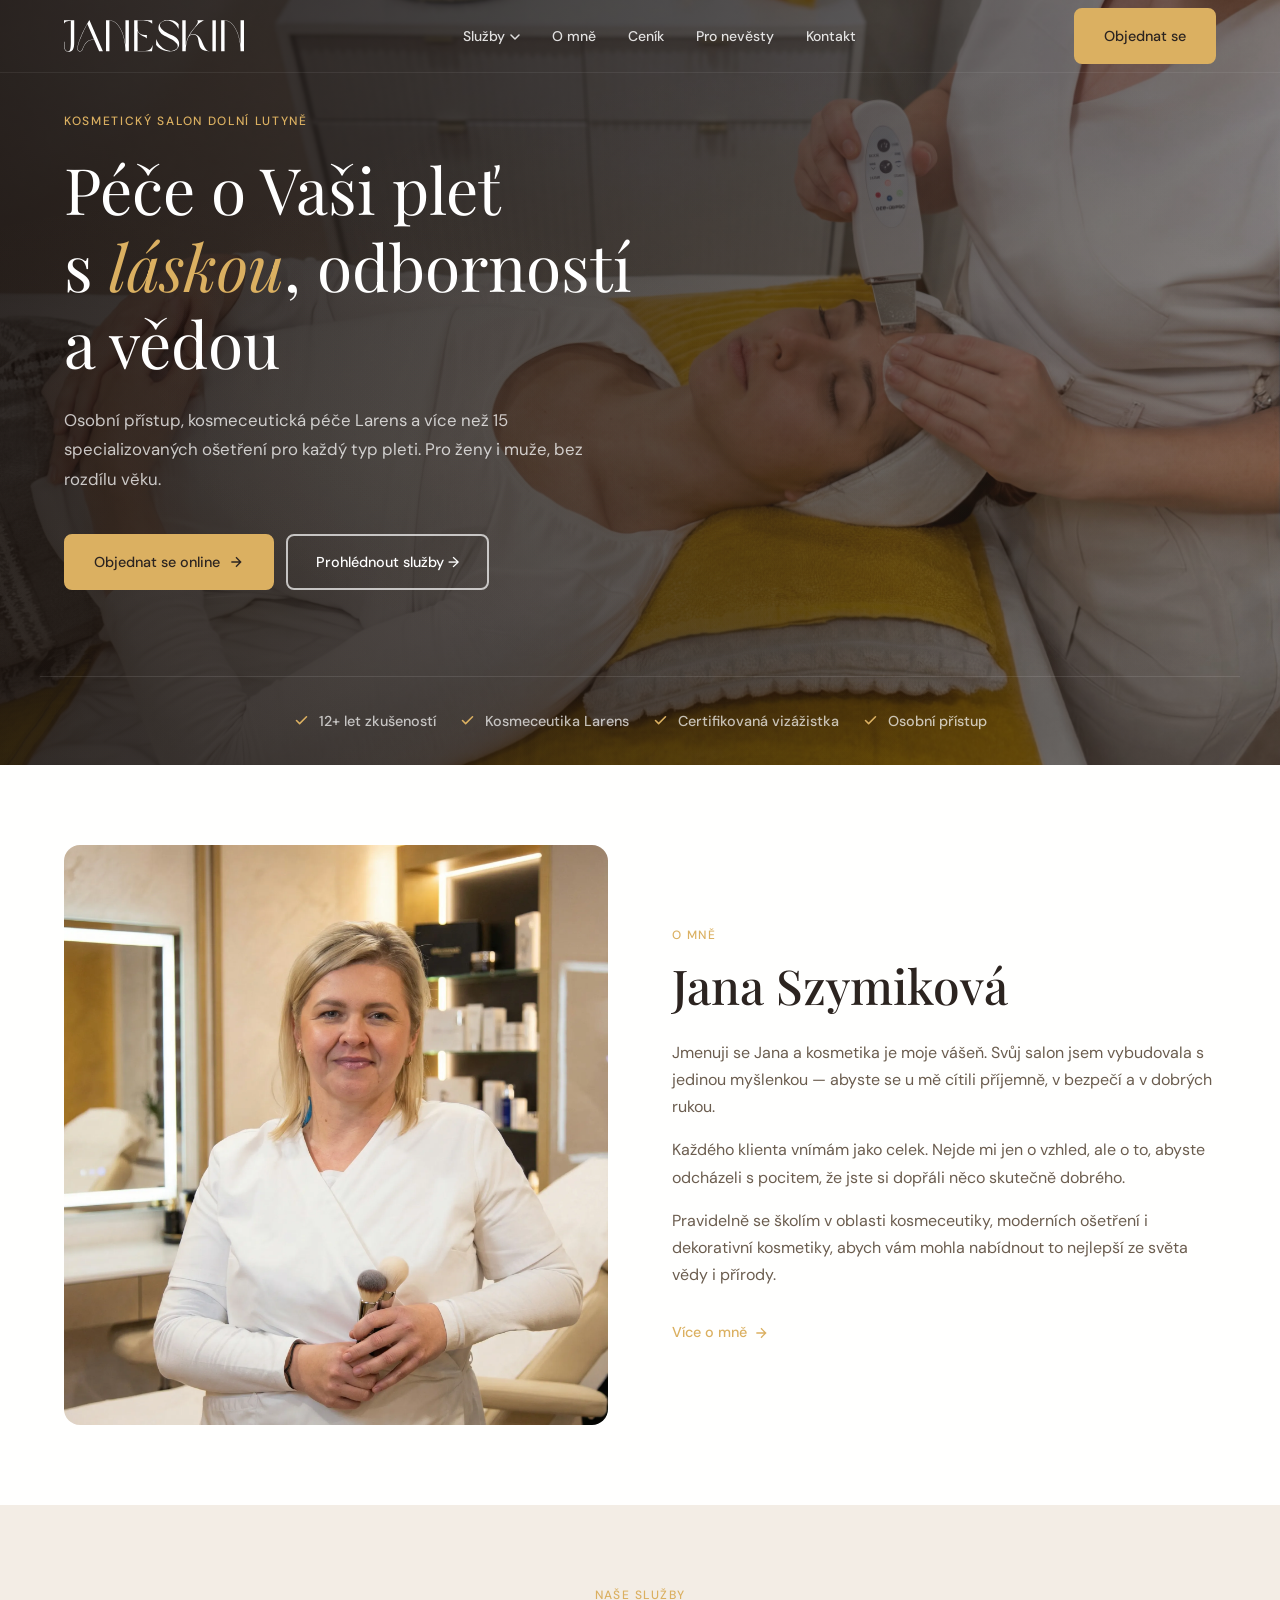
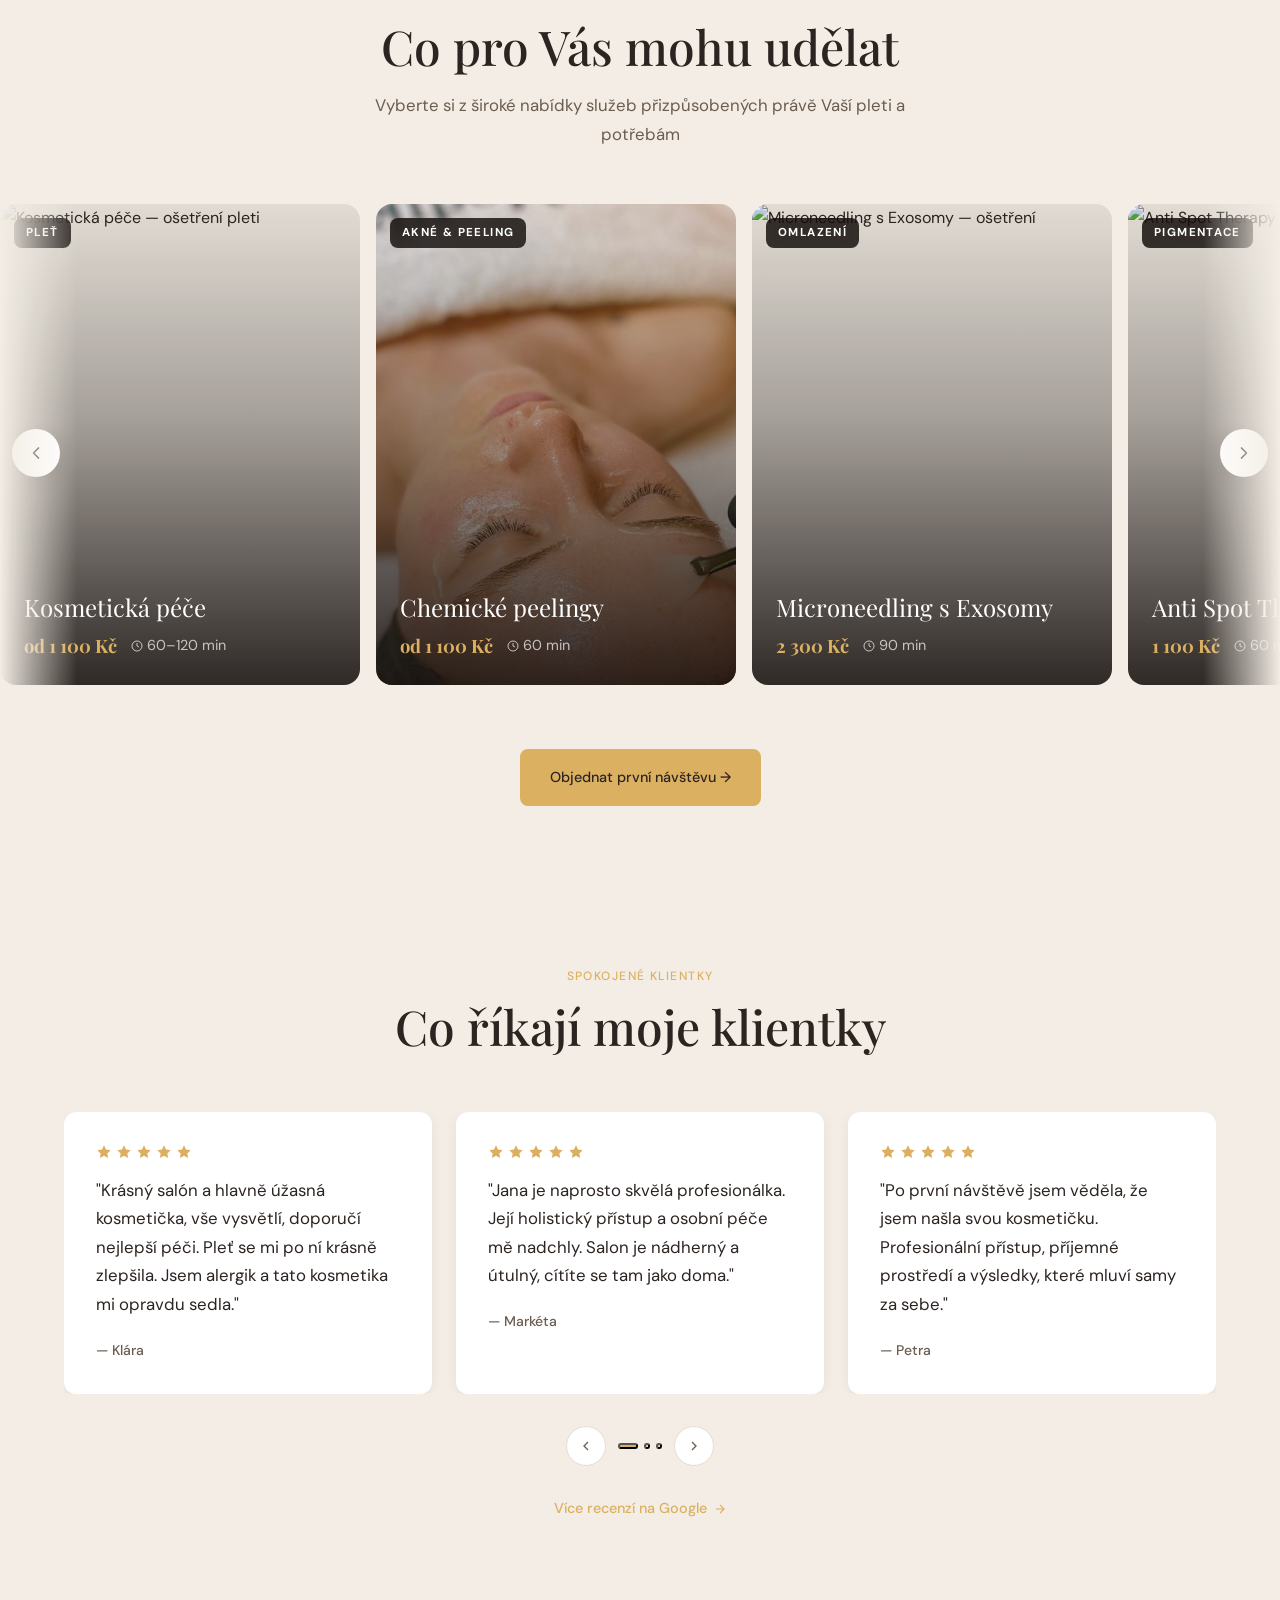
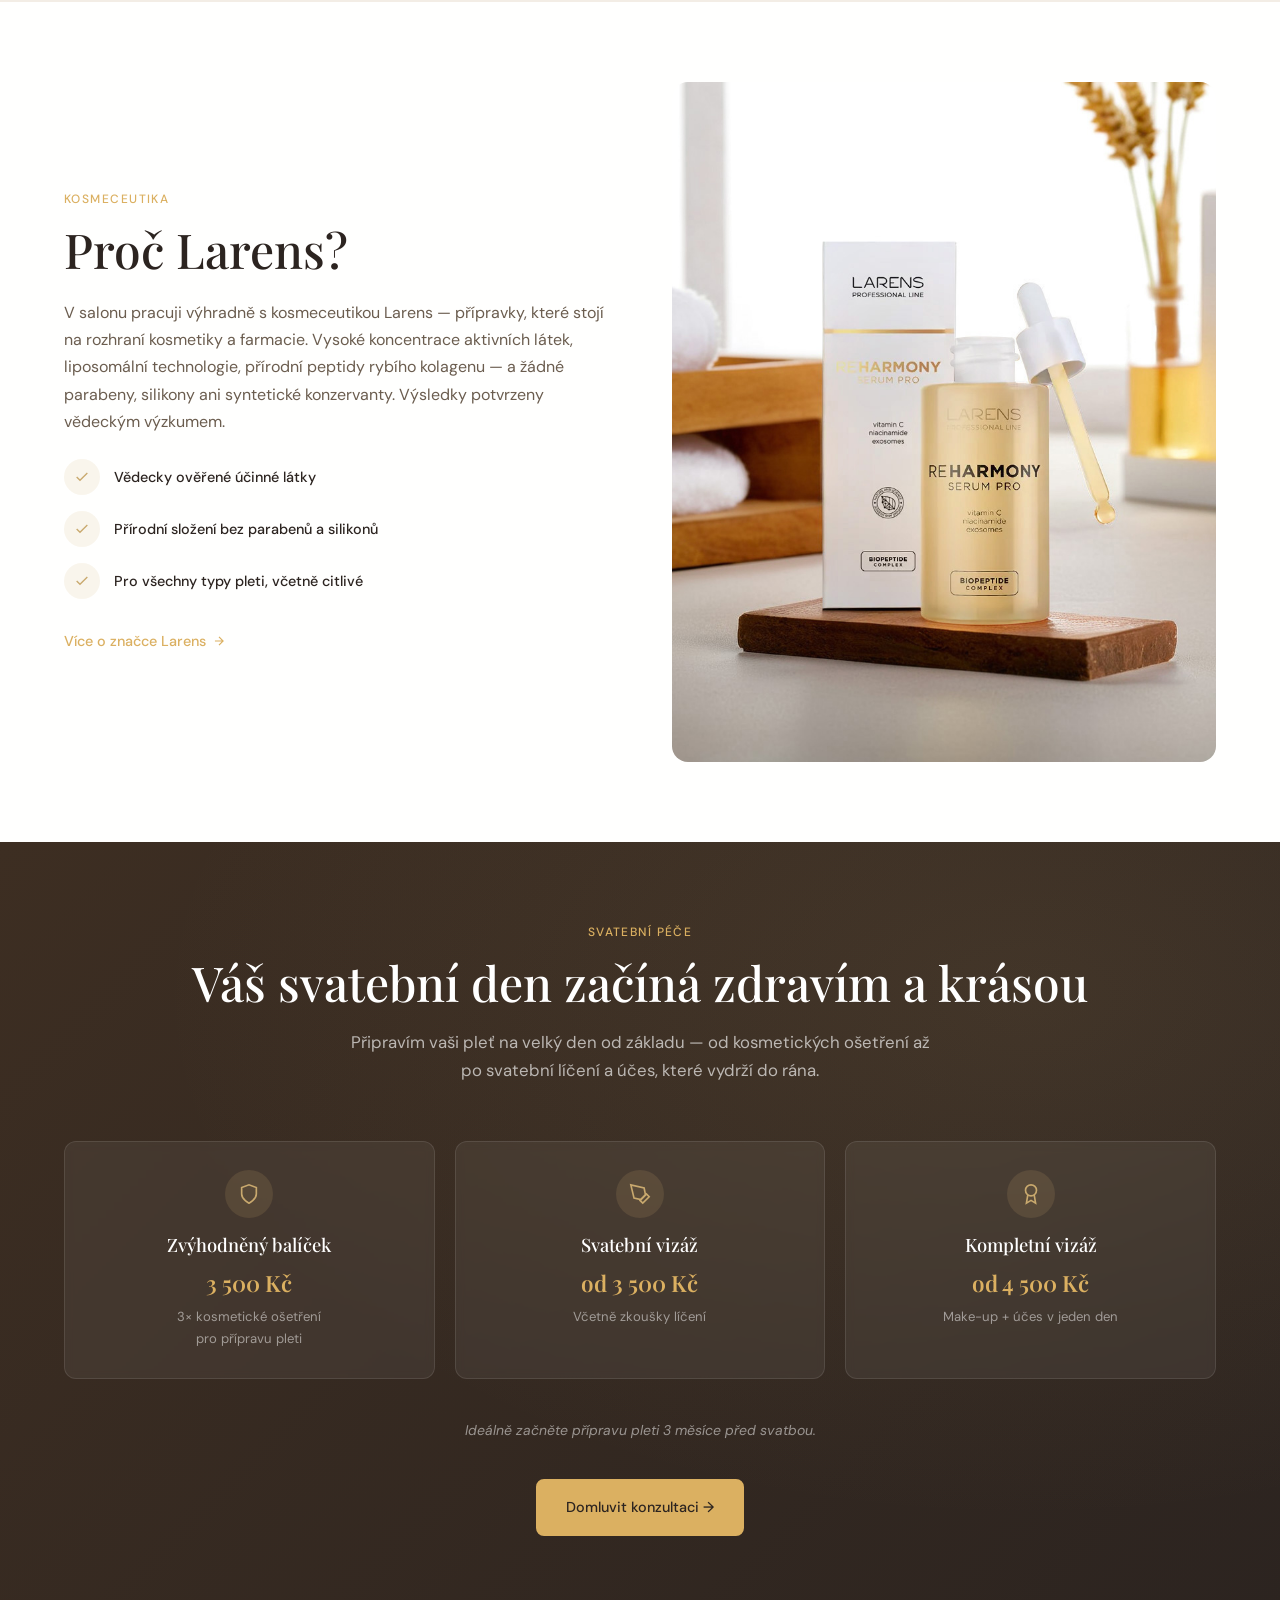
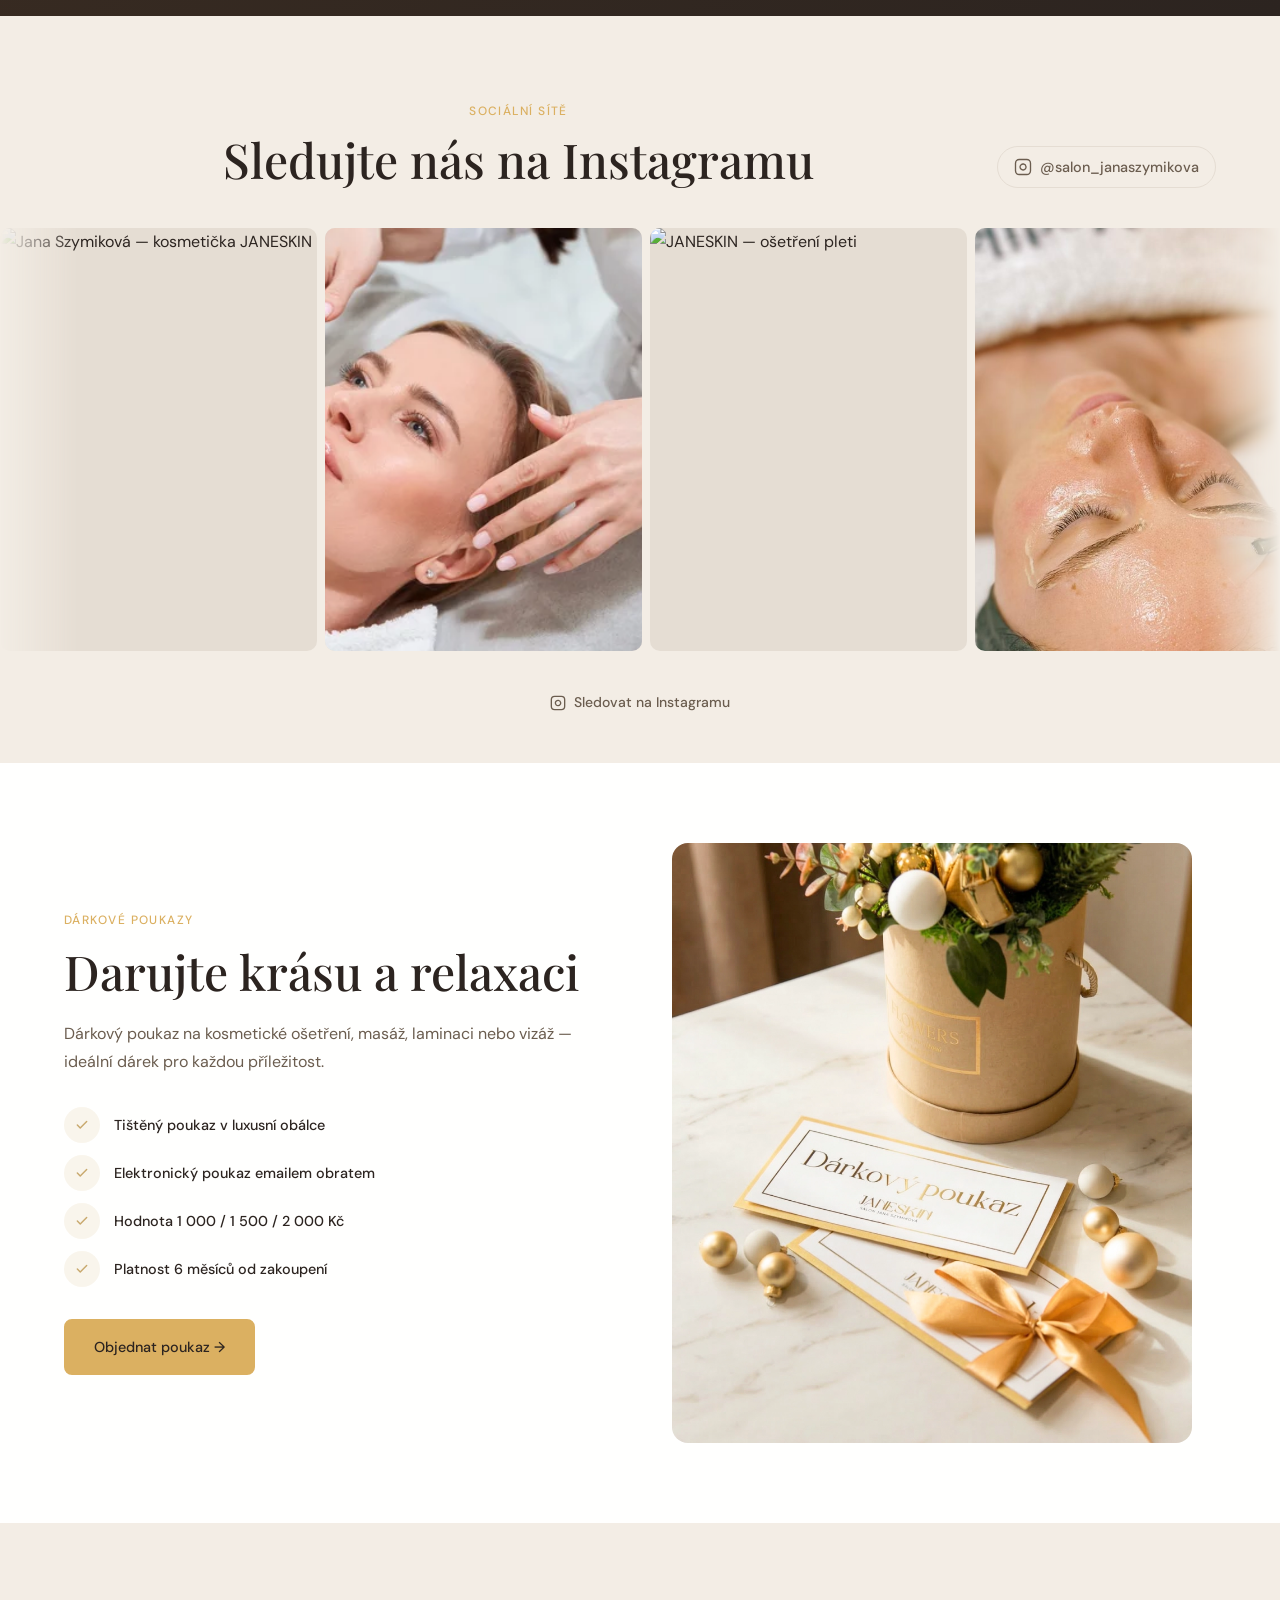
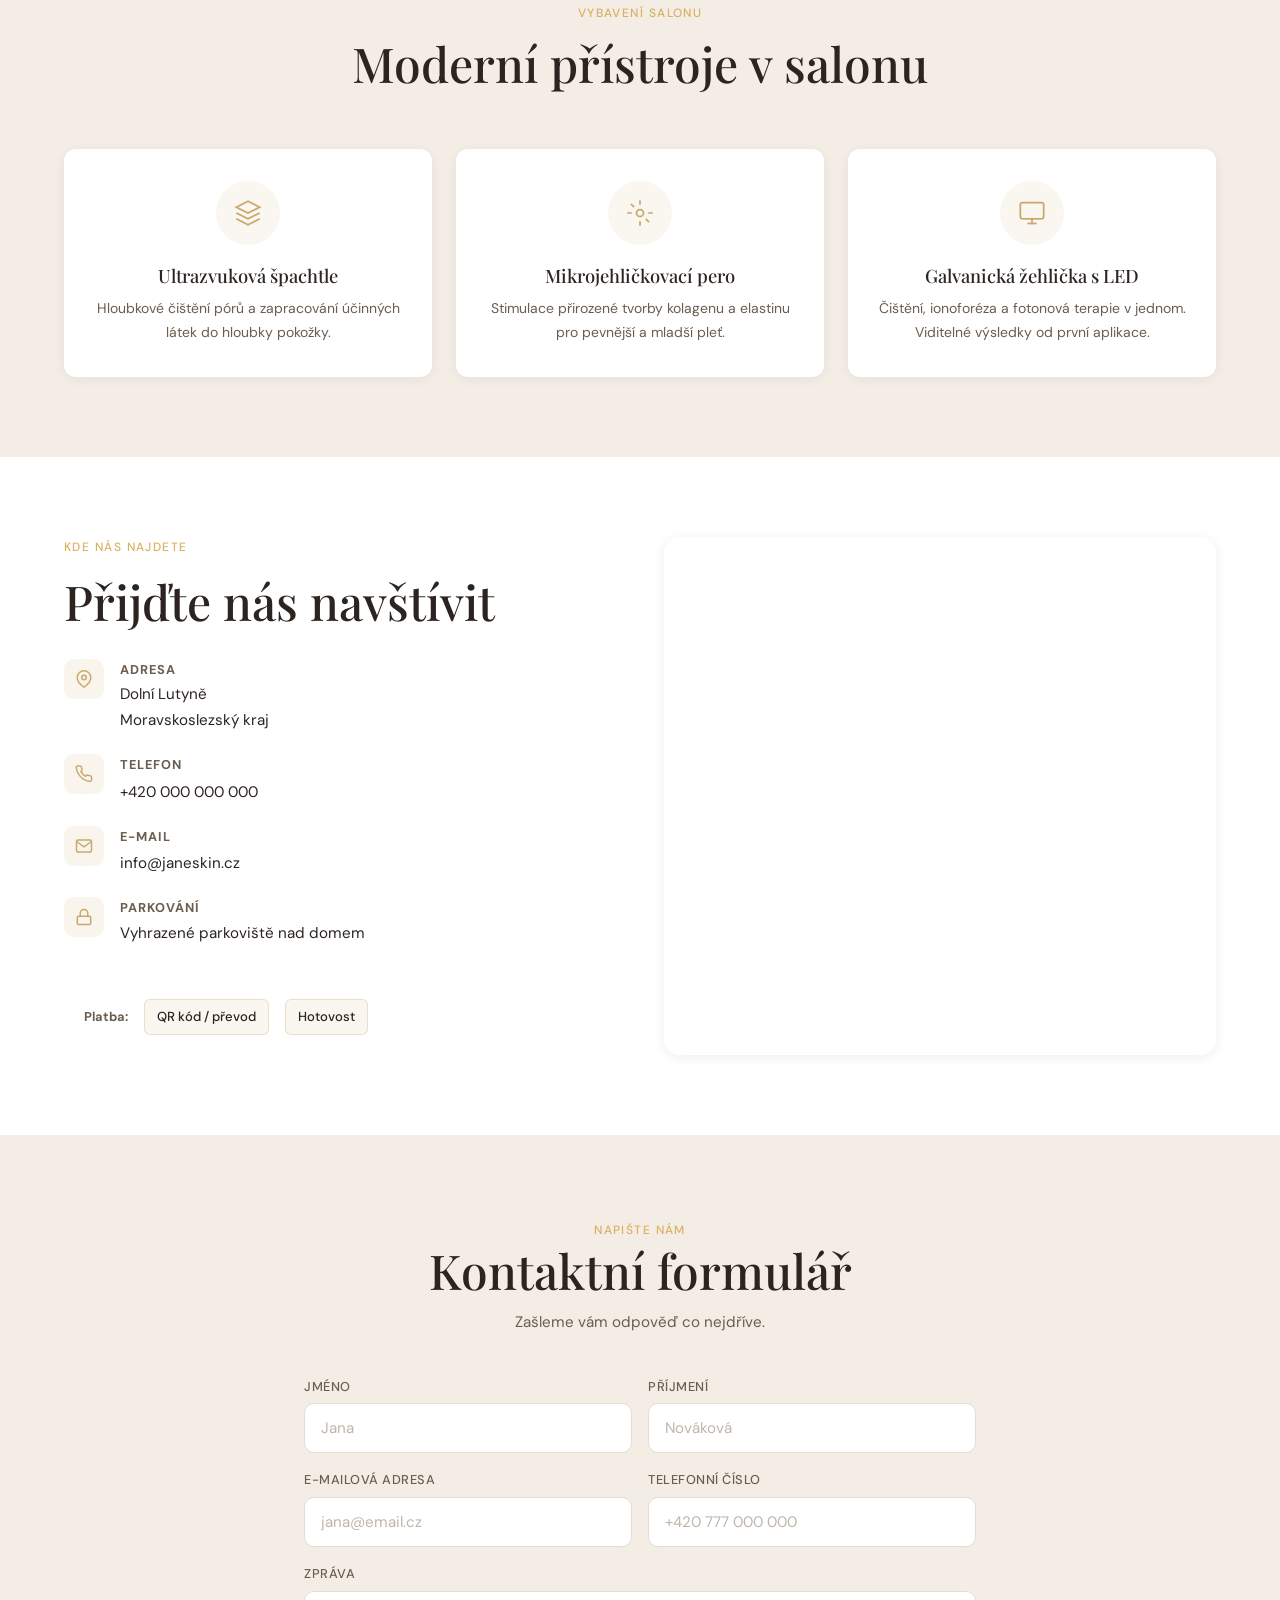
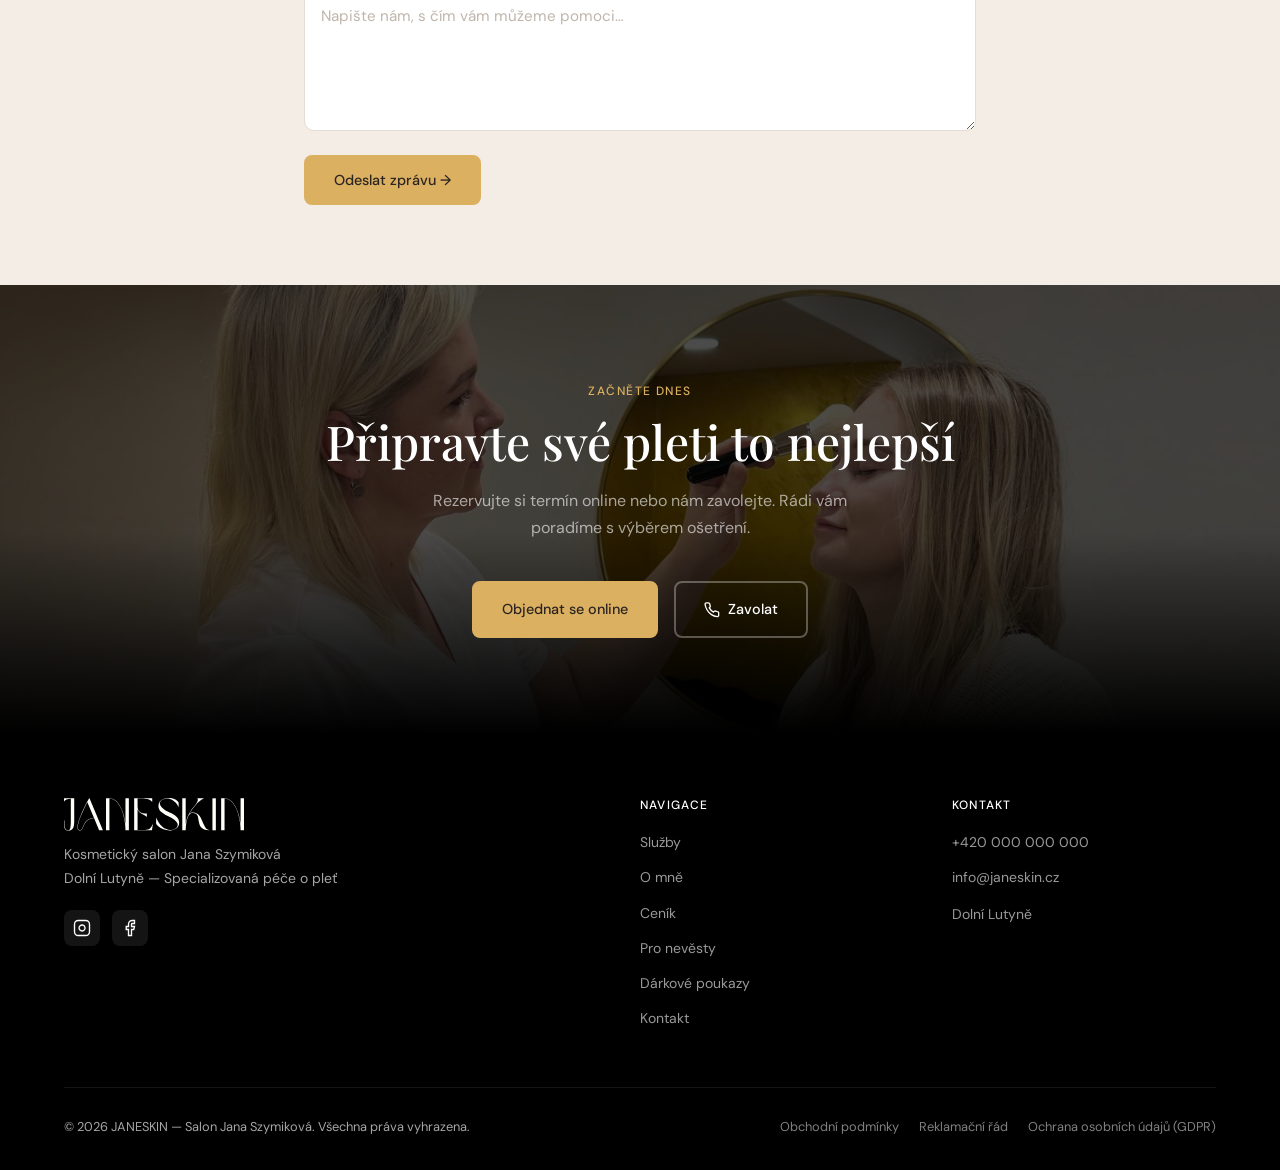
==== commit 68f67ae1: "Redesign webu: typografie H4/H5, navigace, fotky, style guide - Přejmenování tokenů --size-card-titl" ====
--- a/index.html
+++ b/index.html
@@ -9,23 +9,9 @@
   <link rel="preconnect" href="https://fonts.googleapis.com">
   <link rel="preconnect" href="https://fonts.gstatic.com" crossorigin>
   <link href="https://fonts.googleapis.com/css2?family=Playfair+Display:ital,wght@0,400;0,500;0,600;1,400;1,500&family=DM+Sans:wght@400;500&family=Poppins:wght@400;700&display=swap" rel="stylesheet">
+  <link rel="stylesheet" href="_variables.css">
+  <link rel="stylesheet" href="_shared.css">
   <style>
-    /* ===== CSS VARIABLES ===== */
-    :root {
-      --color-bg: #FBF8F4;
-      --color-bg-alt: #F3EDE5;
-      --color-text: #2C2420;
-      --color-text-soft: #6B5D4F;
-      --color-accent: #C9A96E;
-      --color-accent-hover: #B8963E;
-      --color-white: #FFFFFF;
-      --color-border: #E5DDD3;
-      --font-serif: 'Playfair Display', Georgia, serif;
-      --font-sans: 'DM Sans', system-ui, sans-serif;
-      --max-width: 1200px;
-      --radius: 12px;
-      --transition: 0.3s ease;
-    }
 
     /* ===== RESET & BASE ===== */
     *, *::before, *::after { box-sizing: border-box; margin: 0; padding: 0; }
@@ -47,19 +33,22 @@
     h1, h2, h3, h4 {
       font-family: var(--font-serif);
       font-weight: 500;
-      line-height: 1.2;
-    }
-
-    h1 { font-size: clamp(2.4rem, 6vw, 4rem); }
-    h2 { font-size: clamp(2rem, 4vw, 3rem); }
-    h3 { font-size: clamp(1.3rem, 2.5vw, 1.8rem); }
+      line-height: var(--leading-heading);
+      letter-spacing: var(--tracking-heading);
+    }
+
+    h1 { font-size: var(--size-h1); }
+    h2 { font-size: var(--size-h2); }
+    h3 { font-size: var(--size-h3); }
+
+    body { font-size: var(--size-body); letter-spacing: var(--tracking-body); }
 
     .label {
       font-family: var(--font-sans);
-      font-size: 0.75rem;
+      font-size: var(--size-label);
       font-weight: 500;
       text-transform: uppercase;
-      letter-spacing: 0.12em;
+      letter-spacing: var(--tracking-label);
       color: var(--color-accent);
     }
 
@@ -179,291 +168,6 @@
     .fade-in.delay-4 { transition-delay: 0.4s; }
 
     /* ===========================
-       1. NAVIGATION
-    =========================== */
-    #nav {
-      position: fixed;
-      top: 0;
-      left: 0;
-      right: 0;
-      z-index: 100;
-      padding: 0;
-      transition: background var(--transition), box-shadow var(--transition);
-    }
-
-    #nav.scrolled {
-      background: rgba(255, 255, 255, 0.95);
-      backdrop-filter: blur(12px);
-      -webkit-backdrop-filter: blur(12px);
-      box-shadow: 0 1px 0 var(--color-border);
-    }
-
-    .nav-inner {
-      max-width: var(--max-width);
-      margin: 0 auto;
-      padding: 0 24px;
-      height: 72px;
-      display: flex;
-      align-items: center;
-      justify-content: space-between;
-      gap: 24px;
-    }
-
-    .nav-logo {
-      display: flex;
-      align-items: center;
-      flex-shrink: 0;
-    }
-
-    .nav-logo img {
-      display: block;
-      filter: brightness(0) invert(1);
-      transition: filter var(--transition);
-    }
-
-    #nav.scrolled .nav-logo img {
-      filter: brightness(0);
-    }
-
-    .nav-links {
-      display: flex;
-      align-items: center;
-      gap: 32px;
-      list-style: none;
-    }
-
-    .nav-links a {
-      font-size: 0.875rem;
-      font-weight: 500;
-      color: rgba(255, 255, 255, 0.85);
-      transition: color var(--transition);
-      position: relative;
-    }
-
-    #nav.scrolled .nav-links a {
-      color: var(--color-text-soft);
-    }
-
-    .nav-links a::after {
-      content: '';
-      position: absolute;
-      bottom: -2px;
-      left: 0;
-      right: 0;
-      height: 1px;
-      background: var(--color-accent);
-      transform: scaleX(0);
-      transition: transform var(--transition);
-    }
-
-    .nav-links a:hover { color: var(--color-text); }
-    .nav-links a:hover::after { transform: scaleX(1); }
-
-    /* ===== DROPDOWN SLUŽBY ===== */
-    .nav-dropdown {
-      position: relative;
-    }
-
-    .nav-dropdown > a {
-      display: inline-flex;
-      align-items: center;
-      gap: 5px;
-    }
-
-    .nav-dropdown > a .chevron-down {
-      width: 10px;
-      height: 10px;
-      transition: transform var(--transition);
-    }
-
-    .nav-dropdown:hover > a .chevron-down {
-      transform: rotate(180deg);
-    }
-
-    .dropdown-menu {
-      display: none; /* zatím skryté */
-      position: fixed;
-      top: 72px;
-      left: 0;
-      right: 0;
-      background: rgba(255, 255, 255, 0.97);
-      backdrop-filter: blur(12px);
-      -webkit-backdrop-filter: blur(12px);
-      border-bottom: 1px solid var(--color-border);
-      padding: 0;
-      opacity: 0;
-      visibility: hidden;
-      transform: translateY(-4px);
-      transition: opacity 0.25s ease, transform 0.25s ease, visibility 0.25s;
-      z-index: 99;
-    }
-
-    .nav-dropdown:hover .dropdown-menu {
-      opacity: 1;
-      visibility: visible;
-      transform: translateY(0);
-    }
-
-    .dropdown-inner {
-      max-width: var(--max-width);
-      margin: 0 auto;
-      padding: 0 24px;
-      display: flex;
-      align-items: center;
-      height: 52px;
-      gap: 0;
-    }
-
-    .dropdown-menu a {
-      font-family: var(--font-sans);
-      font-size: 0.82rem;
-      font-weight: 500;
-      color: var(--color-text-soft) !important;
-      padding: 14px 20px;
-      white-space: nowrap;
-      transition: color var(--transition);
-      border-right: 1px solid var(--color-border);
-    }
-
-    .dropdown-menu a:first-child {
-      padding-left: 0;
-    }
-
-    .dropdown-menu a:last-of-type {
-      border-right: none;
-    }
-
-    .dropdown-menu a::after {
-      display: none !important;
-    }
-
-    .dropdown-menu a:hover {
-      color: var(--color-accent) !important;
-    }
-
-    .dropdown-cta {
-      margin-left: auto;
-      flex-shrink: 0;
-    }
-
-    .dropdown-cta a {
-      display: inline-flex;
-      align-items: center;
-      padding: 10px 24px !important;
-      background: var(--color-text);
-      color: var(--color-white) !important;
-      font-size: 0.75rem !important;
-      font-weight: 500;
-      text-transform: uppercase;
-      letter-spacing: 0.1em;
-      border-radius: 0;
-      border-right: none !important;
-      transition: background var(--transition);
-    }
-
-    .dropdown-cta a:hover {
-      background: var(--color-accent-hover);
-      color: var(--color-white) !important;
-    }
-
-    .nav-cta { flex-shrink: 0; }
-
-    .hamburger {
-      display: none;
-      flex-direction: column;
-      gap: 5px;
-      cursor: pointer;
-      padding: 8px;
-      background: none;
-      border: none;
-      z-index: 110;
-      position: relative;
-    }
-
-    .hamburger span {
-      display: block;
-      width: 24px;
-      height: 2px;
-      background: var(--color-white);
-      transition: all var(--transition);
-      transform-origin: center;
-    }
-
-    #nav.scrolled .hamburger span {
-      background: var(--color-text);
-    }
-
-    .hamburger.open span:nth-child(1) { transform: translateY(7px) rotate(45deg); }
-    .hamburger.open span:nth-child(2) { opacity: 0; transform: scaleX(0); }
-    .hamburger.open span:nth-child(3) { transform: translateY(-7px) rotate(-45deg); }
-
-    .mobile-menu {
-      display: none;
-      position: fixed;
-      top: 0;
-      right: 0;
-      bottom: 0;
-      width: 280px;
-      background: var(--color-bg);
-      z-index: 105;
-      padding: 100px 32px 48px;
-      flex-direction: column;
-      gap: 0;
-      transform: translateX(100%);
-      transition: transform 0.35s cubic-bezier(0.4, 0, 0.2, 1);
-      box-shadow: -8px 0 40px rgba(44, 36, 32, 0.12);
-    }
-
-    .mobile-menu.open { transform: translateX(0); }
-
-    .mobile-menu a {
-      display: block;
-      padding: 16px 0;
-      font-family: var(--font-serif);
-      font-size: 1.5rem;
-      font-weight: 500;
-      color: var(--color-text);
-      border-bottom: 1px solid var(--color-border);
-      transition: color var(--transition), padding-left var(--transition);
-    }
-
-    .mobile-menu a:hover { color: var(--color-accent); padding-left: 8px; }
-    .mobile-menu a:last-child { border-bottom: none; }
-
-    .mobile-menu .mobile-cta {
-      margin-top: 32px;
-      display: block;
-      text-align: center;
-      padding: 14px 28px;
-      background: var(--color-accent);
-      color: var(--color-text);
-      border-radius: 8px;
-      font-family: var(--font-sans);
-      font-size: 0.9rem;
-      font-weight: 500;
-      border-bottom: none;
-    }
-
-    .mobile-overlay {
-      display: none;
-      position: fixed;
-      inset: 0;
-      background: rgba(44, 36, 32, 0.4);
-      z-index: 104;
-      opacity: 0;
-      transition: opacity 0.35s ease;
-    }
-
-    .mobile-overlay.open { opacity: 1; }
-
-    @media (max-width: 900px) {
-      .nav-links, .nav-cta { display: none; }
-      .hamburger { display: flex; }
-      .mobile-menu { display: flex; }
-      .mobile-overlay { display: block; }
-    }
-
-    /* ===========================
        2. HERO
     =========================== */
     #hero {
@@ -566,7 +270,7 @@
       align-items: center;
       gap: 10px;
       color: rgba(255,255,255,0.7);
-      font-size: 0.85rem;
+      font-size: 0.9rem;
       font-weight: 500;
     }
 
@@ -707,8 +411,8 @@
       flex-direction: column;
     }
 
-    .service-card-body h3 {
-      font-size: 1.55rem;
+    .service-card-body h4 {
+      font-size: var(--size-h4);
       margin-bottom: 10px;
     }
 
@@ -969,10 +673,9 @@
       background: var(--color-border);
       border-radius: 16px;
       aspect-ratio: 4/5;
-      display: flex;
-      align-items: center;
-      justify-content: center;
-    }
+      overflow: hidden;
+    }
+    .larens-visual img { width: 100%; height: 100%; object-fit: cover; object-position: center; display: block; }
 
     @media (max-width: 768px) {
       .larens-inner { grid-template-columns: 1fr; gap: 32px; }
@@ -1191,25 +894,22 @@
     .vouchers-text p { color: var(--color-text-soft); margin-bottom: 32px; }
 
     .vouchers-features {
-      display: grid;
-      grid-template-columns: 1fr 1fr;
-      gap: 16px;
+      display: flex;
+      flex-direction: column;
+      gap: 12px;
     }
 
     .voucher-feature {
-      background: var(--color-bg-alt);
-      border-radius: var(--radius);
-      padding: 16px;
-      display: flex;
-      align-items: flex-start;
-      gap: 12px;
+      display: flex;
+      align-items: center;
+      gap: 14px;
     }
 
     .voucher-feature-icon {
-      width: 32px;
-      height: 32px;
-      border-radius: 8px;
-      background: rgba(201, 169, 110, 0.15);
+      width: 36px;
+      height: 36px;
+      border-radius: 50%;
+      background: rgba(201, 169, 110, 0.12);
       display: flex;
       align-items: center;
       justify-content: center;
@@ -1217,61 +917,29 @@
     }
 
     .voucher-feature span {
-      font-size: 0.85rem;
+      font-size: 0.9rem;
       font-weight: 500;
       color: var(--color-text);
       line-height: 1.4;
     }
 
     .vouchers-visual {
-      background: linear-gradient(135deg, var(--color-bg-alt), var(--color-border));
       border-radius: 16px;
-      aspect-ratio: 4/3;
-      display: flex;
-      align-items: center;
-      justify-content: center;
-      border: 1px solid var(--color-border);
-      position: relative;
       overflow: hidden;
-    }
-
-    .voucher-card-mockup {
-      background: white;
-      border-radius: 12px;
-      padding: 28px;
-      width: 85%;
-      box-shadow: 0 8px 32px rgba(44, 36, 32, 0.12);
-    }
-
-    .voucher-card-mockup .vcm-label {
-      font-family: var(--font-sans);
-      font-size: 0.65rem;
-      font-weight: 500;
-      text-transform: uppercase;
-      letter-spacing: 0.12em;
-      color: var(--color-accent);
-      margin-bottom: 4px;
-    }
-
-    .voucher-card-mockup .vcm-name {
-      font-family: var(--font-serif);
-      font-size: 1.4rem;
-      font-weight: 600;
-      color: var(--color-text);
-      margin-bottom: 12px;
-    }
-
-    .voucher-card-mockup .vcm-line {
-      height: 1px;
-      background: var(--color-border);
-      margin-bottom: 12px;
-    }
-
-    .voucher-card-mockup .vcm-value {
-      font-family: var(--font-serif);
-      font-size: 2rem;
-      font-weight: 600;
-      color: var(--color-accent);
+      width: 520px;
+      height: 600px;
+      flex-shrink: 0;
+    }
+
+    .vouchers-visual img {
+      width: 100%;
+      height: 100%;
+      object-fit: cover;
+      display: block;
+    }
+
+    @media (max-width: 900px) {
+      .vouchers-visual { width: 100%; height: 400px; }
     }
 
     @media (max-width: 768px) {
@@ -1455,17 +1123,62 @@
     /* ===========================
        13. FINAL CTA + FOOTER
     =========================== */
-    #final-cta {
-      background: linear-gradient(135deg, var(--color-bg-alt) 0%, #E8D9C8 100%);
+    .footer-cta {
+      position: relative;
       text-align: center;
-      padding: 96px 0;
-      border-top: 1px solid var(--color-border);
-    }
-
-    #final-cta .label { margin-bottom: 12px; display: block; }
-    #final-cta h2 { margin-bottom: 16px; }
-    #final-cta p {
-      color: var(--color-text-soft);
+      padding: 96px 24px;
+      background-color: #000;
+      background-image: url('footer-bg.webp');
+      background-size: cover;
+      background-position: center;
+      background-repeat: no-repeat;
+    }
+
+    /* 30% černý overlay */
+    .footer-cta::before {
+      content: '';
+      position: absolute;
+      inset: 0;
+      background: rgba(0, 0, 0, 0.7);
+      pointer-events: none;
+      z-index: 0;
+    }
+
+    /* přechod dole: foto → černá */
+    .footer-cta::after {
+      content: '';
+      position: absolute;
+      inset: 0;
+      background: linear-gradient(to top, #000 0%, rgba(0,0,0,0) 45%);
+      pointer-events: none;
+      z-index: 0;
+    }
+
+    .footer-cta > * {
+      position: relative;
+      z-index: 1;
+    }
+
+    .footer-cta-logo {
+      width: 180px;
+      display: block;
+      margin: 0 auto 32px;
+      filter: brightness(0) invert(1) sepia(0.35) saturate(0.8);
+    }
+
+    .footer-cta .label {
+      margin-bottom: 12px;
+      display: block;
+      color: var(--color-accent);
+    }
+
+    .footer-cta h2 {
+      color: #fff;
+      margin-bottom: 16px;
+    }
+
+    .footer-cta p {
+      color: rgba(255,255,255,0.6);
       max-width: 480px;
       margin: 0 auto 40px;
     }
@@ -1480,7 +1193,11 @@
     footer {
       background: #000000;
       color: rgba(255,255,255,0.65);
-      padding: 64px 0 32px;
+    }
+
+    footer > .container {
+      padding-top: 64px;
+      padding-bottom: 32px;
     }
 
     .footer-grid {
@@ -1714,7 +1431,6 @@
     }
 
     .instagram-tile:hover img { transform: scale(1.06); }
-    .instagram-tile:hover .instagram-tile-overlay { background: rgba(0, 0, 0, 0.45); }
     .instagram-tile:hover .ig-hover-stats { opacity: 1; transform: scale(1); }
 
     /* Nav arrows */
@@ -1771,137 +1487,6 @@
       .instagram-tile { flex: 0 0 216px; width: 216px; }
     }
 
-    /* ===========================
-       EXTERNAL SYSTEMS SECTION
-    =========================== */
-    #ext-sys {
-      background: #F9F5FF;
-      padding: 72px 0 80px;
-      position: relative;
-      overflow: hidden;
-    }
-
-    /* decorative dot grids (left + right) */
-    #ext-sys::before,
-    #ext-sys::after {
-      content: '';
-      position: absolute;
-      width: 270px;
-      height: 250px;
-      background-image: radial-gradient(circle, #A78BFA 1.5px, transparent 1.5px);
-      background-size: 22px 22px;
-      opacity: 0.45;
-      pointer-events: none;
-    }
-    #ext-sys::before { top: 48px; left: 0; }
-    #ext-sys::after  { bottom: 48px; right: 0; }
-
-    .ext-sys-header {
-      text-align: center;
-      max-width: 680px;
-      margin: 0 auto 48px;
-      padding: 0 24px;
-      position: relative;
-    }
-
-    .ext-sys-header h2 {
-      font-family: 'Poppins', sans-serif;
-      font-size: clamp(1.8rem, 3vw, 2.5rem);
-      font-weight: 700;
-      color: #0F0F0F;
-      margin-bottom: 16px;
-      line-height: 1.2;
-    }
-
-    .ext-sys-header p {
-      font-family: 'Poppins', sans-serif;
-      font-size: 1rem;
-      color: #362173;
-      line-height: 1.65;
-    }
-
-    .ext-sys-grid {
-      display: grid;
-      grid-template-columns: repeat(3, 1fr);
-      gap: 24px;
-      max-width: var(--max-width);
-      margin: 0 auto;
-      padding: 0 24px;
-      position: relative;
-    }
-
-    @media (max-width: 900px) {
-      .ext-sys-grid { grid-template-columns: 1fr; max-width: 460px; }
-    }
-
-    .ext-sys-card {
-      background: #fff;
-      border: 1px solid #E9E3FF;
-      border-radius: 16px;
-      padding: 40px;
-      display: flex;
-      flex-direction: column;
-    }
-
-    /* icon box: 73×73px with gradient, 16px radius */
-    .ext-sys-icon {
-      width: 73px;
-      height: 73px;
-      border-radius: 16px;
-      background: linear-gradient(43.53deg, #F9F5FF 54.794%, #E9DAFF 95.398%);
-      display: flex;
-      align-items: center;
-      justify-content: center;
-      margin-bottom: 40px;
-      flex-shrink: 0;
-    }
-
-    /* inner 46×46 clipping container */
-    .ext-sys-icon-inner {
-      position: relative;
-      width: 46px;
-      height: 46px;
-      overflow: hidden;
-    }
-
-    .ext-sys-icon-inner img {
-      position: absolute;
-      display: block;
-      width: 100%;
-      height: 100%;
-      max-width: none;
-    }
-
-    .ext-sys-card h3 {
-      font-family: 'Poppins', sans-serif;
-      font-size: 1.1rem;
-      font-weight: 700;
-      color: #0F0F0F;
-      margin-bottom: 16px;
-      line-height: 1.65;
-      letter-spacing: -0.03em;
-    }
-
-    .ext-sys-list {
-      list-style: disc;
-      padding-left: 24px;
-      margin: 0;
-      display: flex;
-      flex-direction: column;
-    }
-
-    .ext-sys-list li {
-      font-family: 'Poppins', sans-serif;
-      font-size: 1rem;
-      font-weight: 700;
-      color: #362173;
-      line-height: 1.65;
-      letter-spacing: 0.013em;
-    }
-
-    .ext-sys-list li .normal {
-      font-weight: 400;
-    }
 
     /* ===========================
        CONTACT FORM
@@ -2071,60 +1656,8 @@
 </head>
 <body>
 
-  <!-- ===========================
-       1. NAVIGACE
-  =========================== -->
-  <header id="nav" role="banner">
-  <div class="nav-inner">
-    <a href="index.html" class="nav-logo" aria-label="JANESKIN — přejít na úvod"><img src="logo-janeskin.svg" alt="JANESKIN" width="180"></a>
-
-    <nav aria-label="Hlavní navigace">
-      <ul class="nav-links">
-        <li class="nav-dropdown">
-          <a href="index.html#services-v2">Služby <svg class="chevron-down" viewBox="0 0 10 6" fill="none" stroke="currentColor" stroke-width="1.5" stroke-linecap="round" stroke-linejoin="round" aria-hidden="true"><path d="M1 1l4 4 4-4"/></svg></a>
-          <div class="dropdown-menu">
-            <div class="dropdown-inner">
-              <a href="kosmeticka-pece.html">Kosmetická péče</a>
-              <a href="index.html#svc2-title">Chemické peelingy</a>
-              <a href="index.html#svc3-title">Microneedling</a>
-              <a href="index.html#svc4-title">Anti Spot Therapy</a>
-              <a href="index.html#svc5-title">Masáže</a>
-              <a href="index.html#svc6-title">Laminace řas a obočí</a>
-              <a href="index.html#svc7-title">Make-up</a>
-              <a href="index.html#svc8-title">Doplňkové služby</a>
-              <div class="dropdown-cta">
-                <a href="https://noona.app/cs/janeskinsalonjanaszymikova" target="_blank" rel="noopener">OBJEDNAT SE</a>
-              </div>
-            </div>
-          </div>
-        </li>
-        <li><a href="index.html#about">O mně</a></li>
-        <li><a href="index.html#contact">Ceník</a></li>
-        <li><a href="index.html#brides">Pro nevěsty</a></li>
-        <li><a href="index.html#contact">Kontakt</a></li>
-      </ul>
-    </nav>
-
-    <a href="https://noona.app/cs/janeskinsalonjanaszymikova" target="_blank" rel="noopener" class="btn btn-primary nav-cta">Objednat se</a>
-
-    <button class="hamburger" id="hamburger" aria-label="Otevřít menu" aria-expanded="false" aria-controls="mobile-menu">
-      <span></span>
-      <span></span>
-      <span></span>
-    </button>
-  </div>
-</header>
-
-<div class="mobile-overlay" id="mobile-overlay" aria-hidden="true"></div>
-
-<nav class="mobile-menu" id="mobile-menu" aria-label="Mobilní navigace">
-  <a href="index.html#services-v2" class="mobile-nav-link">Služby</a>
-  <a href="index.html#about" class="mobile-nav-link">O mně</a>
-  <a href="index.html#contact" class="mobile-nav-link">Ceník</a>
-  <a href="index.html#brides" class="mobile-nav-link">Pro nevěsty</a>
-  <a href="index.html#contact" class="mobile-nav-link">Kontakt</a>
-  <a href="https://noona.app/cs/janeskinsalonjanaszymikova" target="_blank" rel="noopener" class="mobile-cta">Objednat se</a>
-</nav>
+  <!-- Nav je načten dynamicky z _nav.html přes _shared.js -->
+  <div id="nav-placeholder"></div>
 
   <main id="main">
 
@@ -2166,7 +1699,7 @@
       <div class="container">
         <div class="about-grid">
           <div class="about-photo fade-in">
-            <img src="DSC_9524.jpg" alt="Jana Szymiková — majitelka salonu JANESKIN" style="width:100%;height:100%;object-fit:cover;object-position:center 15%;transform:scale(1.45);transform-origin:center 20%;display:block;">
+            <img src="janeskin-portren.webp" alt="Jana Szymiková — majitelka salonu JANESKIN" style="width:100%;height:100%;object-fit:cover;object-position:center top;display:block;">
           </div>
           <div class="about-text fade-in delay-2">
             <span class="label">O mně</span>
@@ -2203,7 +1736,7 @@
               <img src="https://images.unsplash.com/photo-1570172619644-dfd03ed5d881?auto=format&fit=crop&w=600&q=80" alt="Kosmetická péče — ošetření pleti">
             </div>
             <div class="service-card-body">
-              <h3 id="svc1-title">Kosmetická péče</h3>
+              <h4 id="svc1-title">Kosmetická péče</h4>
               <p>Specializovaná ošetření s kosmeceutikou Larens — od hluboké hydratace přes lifting až po řešení akné, pigmentací či citlivé pleti.</p>
               <div class="service-meta">
                 <span class="service-price">od 1 100 Kč</span>
@@ -2223,7 +1756,7 @@
               <img src="peell-1080x675.jpg" alt="Chemické peelingy — péče o pleť">
             </div>
             <div class="service-card-body">
-              <h3 id="svc2-title">Chemické peelingy</h3>
+              <h4 id="svc2-title">Chemické peelingy</h4>
               <p>Povrchové chemické peelingy s přírodními peptidy rybího kolagenu. Pleť se zjemní, vyhladí a projasní bez olupování.</p>
               <div class="service-meta">
                 <span class="service-price">od 1 100 Kč</span>
@@ -2243,7 +1776,7 @@
               <img src="https://images.unsplash.com/photo-1512290923902-8a9f81dc236c?auto=format&fit=crop&w=600&q=80" alt="Microneedling s Exosomy — ošetření">
             </div>
             <div class="service-card-body">
-              <h3 id="svc3-title">Microneedling s Exosomy</h3>
+              <h4 id="svc3-title">Microneedling s Exosomy</h4>
               <p>Moderní estetická procedura spojující exosomy, kyselinu hyaluronovou a růstové faktory pro omlazení a zpevnění pleti.</p>
               <div class="service-meta">
                 <span class="service-price">2 300 Kč</span>
@@ -2260,10 +1793,10 @@
           <article class="service-card fade-in delay-2" aria-labelledby="svc4-title">
             <div class="service-card-img">
               <span class="service-tag">Pigmentace</span>
-              <img src="https://images.unsplash.com/photo-1559599101-f09722fb4948?auto=format&fit=crop&w=600&q=80" alt="Anti Spot Therapy — rozjasnění pleti">
+              <img src="janeskin-plet.webp" alt="Anti Spot Therapy — rozjasnění pleti">
             </div>
             <div class="service-card-body">
-              <h3 id="svc4-title">Anti Spot Therapy</h3>
+              <h4 id="svc4-title">Anti Spot Therapy</h4>
               <p>Rozjasňující procedura zaměřená na pigmentové skvrny — po slunci, hormonální, po akné. Sjednocení tónu pleti.</p>
               <div class="service-meta">
                 <span class="service-price">1 100 Kč</span>
@@ -2283,7 +1816,7 @@
               <img src="16987660-86e363.webp" alt="Kosmetické masáže — masáž obličeje">
             </div>
             <div class="service-card-body">
-              <h3 id="svc5-title">Kosmetické masáže</h3>
+              <h4 id="svc5-title">Kosmetické masáže</h4>
               <p>Tři typy masáží obličeje, krku a dekoltu — klasická, liftingová a mikromasáž očního okolí. Relaxace i omlazení.</p>
               <div class="service-meta">
                 <span class="service-price">od 600 Kč</span>
@@ -2303,7 +1836,7 @@
               <img src="https://images.unsplash.com/photo-1515377905703-c4788e51af15?auto=format&fit=crop&w=600&q=80" alt="Laminace řas a obočí">
             </div>
             <div class="service-card-body">
-              <h3 id="svc6-title">Laminace řas a obočí</h3>
+              <h4 id="svc6-title">Laminace řas a obočí</h4>
               <p>Pokročilá laminace od InLei® — natočení, barvení a výživa řas i obočí. Zahušťuje řasy až o 25 %.</p>
               <div class="service-meta">
                 <span class="service-price">od 450 Kč</span>
@@ -2323,7 +1856,7 @@
               <img src="https://images.unsplash.com/photo-1616394584738-fc6e612e71b9?auto=format&fit=crop&w=600&q=80" alt="Make-up a vizážistika">
             </div>
             <div class="service-card-body">
-              <h3 id="svc7-title">Make-up a vizážistika</h3>
+              <h4 id="svc7-title">Make-up a vizážistika</h4>
               <p>Svatební líčení, foto vizáž, kurzy líčení s Larens Colour i kompletní make-up proměny včetně účesů.</p>
               <div class="service-meta">
                 <span class="service-price">od 800 Kč</span>
@@ -2343,7 +1876,7 @@
               <img src="https://images.unsplash.com/photo-1596755389378-c31d21fd1273?auto=format&fit=crop&w=600&q=80" alt="Doplňkové kosmetické služby">
             </div>
             <div class="service-card-body">
-              <h3 id="svc8-title">Doplňkové služby</h3>
+              <h4 id="svc8-title">Doplňkové služby</h4>
               <p>Barvení a úprava obočí a řas, epilace, nadstandardní masky a ampule, lehké denní líčení po ošetření.</p>
               <div class="service-meta">
                 <span class="service-price">od 80 Kč</span>
@@ -2440,7 +1973,7 @@
 
           <!-- Karta 4 -->
           <a href="#contact" class="svc-card fade-in delay-2" aria-label="Anti Spot Therapy">
-            <img src="https://images.unsplash.com/photo-1559599101-f09722fb4948?auto=format&fit=crop&w=600&q=80" alt="Anti Spot Therapy — rozjasnění pleti">
+            <img src="janeskin-plet.webp" alt="Anti Spot Therapy — rozjasnění pleti">
             <span class="svc-tag-v2">Pigmentace</span>
             <div class="svc-overlay-v2"></div>
             <div class="svc-content-v2">
@@ -2681,7 +2214,7 @@
             <a href="#contact" class="link-arrow">Více o značce Larens <svg width="14" height="14" viewBox="0 0 24 24" fill="none" stroke="currentColor" stroke-width="2" aria-hidden="true"><path d="M5 12h14M12 5l7 7-7 7"/></svg></a>
           </div>
           <div class="larens-visual fade-in delay-2">
-            <img src="ReHarmony Serum PRO.jpeg" alt="Larens ReHarmony Serum PRO — kosmeceutické sérum" style="width:100%;height:100%;object-fit:cover;object-position:center;border-radius:16px;display:block;">
+            <img src="ReHarmony Serum PRO.jpeg" alt="Larens ReHarmony Serum PRO — kosmeceutické sérum">
           </div>
         </div>
       </div>
@@ -2764,92 +2297,6 @@
         </div>
       </div>
 
-    </section>
-
-    <!-- ===========================
-         EXTERNAL SYSTEMS
-    =========================== -->
-    <section id="ext-sys">
-      <div class="ext-sys-header fade-in">
-        <h2>External Systems</h2>
-        <p>aReception integrates with enterprise and facility infrastructure to support security, operations, and communication workflows.</p>
-      </div>
-
-      <div class="ext-sys-grid">
-
-        <!-- Card 1: Enterprise System Integrations -->
-        <div class="ext-sys-card fade-in delay-1">
-          <div class="ext-sys-icon">
-            <div class="ext-sys-icon-inner">
-              <!-- left bracket < -->
-              <div style="position:absolute;inset:27.57% 67.96% 27.66% 2.5%;">
-                <img src="https://www.figma.com/api/mcp/asset/dd320ef3-97b2-48bc-a0bc-6a41b94e4412" alt="">
-              </div>
-              <!-- slash / -->
-              <div style="position:absolute;inset:11.67% 37.9%;">
-                <img src="https://www.figma.com/api/mcp/asset/f76bc446-db43-4eb4-9a9f-b6a07185d421" alt="">
-              </div>
-              <!-- right bracket > -->
-              <div style="position:absolute;inset:27.57% 2.5% 27.66% 67.97%;">
-                <img src="https://www.figma.com/api/mcp/asset/a85c7850-21a0-47bd-99df-510b0b30e179" alt="">
-              </div>
-            </div>
-          </div>
-          <h3>Enterprise System Integrations</h3>
-          <ul class="ext-sys-list">
-            <li>Access control systems</li>
-            <li>Building management systems (BMS)</li>
-            <li>Safety &amp; evacuation systems</li>
-            <li>Document &amp; workflow management systems</li>
-          </ul>
-        </div>
-
-        <!-- Card 2: Real-time communication -->
-        <div class="ext-sys-card fade-in delay-2">
-          <div class="ext-sys-icon">
-            <!-- inner has its own gradient + glow bg -->
-            <div style="position:relative;width:46px;height:46px;overflow:hidden;border-radius:16px;background:linear-gradient(43.53deg,rgba(249,245,255,.5) 54.794%,rgba(233,218,255,.5) 95.398%);">
-              <!-- background glow -->
-              <div style="position:absolute;inset:-11.43%;">
-                <img src="https://www.figma.com/api/mcp/asset/3e943dad-267d-43d5-9f91-3bdce5c5b948" alt="" style="position:absolute;display:block;width:100%;height:100%;max-width:none;">
-              </div>
-              <!-- bell icon, centered 32×32 -->
-              <div style="position:absolute;top:50%;left:50%;transform:translate(-50%,-50%);width:32px;height:32px;overflow:hidden;">
-                <div style="position:absolute;inset:87.5% 38.92% 0% 30.46%;">
-                  <img src="https://www.figma.com/api/mcp/asset/4969e9e1-9e2b-4b3b-9b88-7a73ead0a1ff" alt="" style="position:absolute;display:block;width:100%;height:100%;max-width:none;">
-                </div>
-                <div style="position:absolute;inset:8.33% 12.56% 16.67% 4.1%;">
-                  <img src="https://www.figma.com/api/mcp/asset/f679a32a-ba9b-429a-9df3-5bdb39caac85" alt="" style="position:absolute;display:block;width:100%;height:100%;max-width:none;">
-                </div>
-                <div style="position:absolute;inset:0% 4.23% 58.33% 54.1%;">
-                  <img src="https://www.figma.com/api/mcp/asset/6778319a-f038-4a74-967d-6cec921a3a9f" alt="" style="position:absolute;display:block;width:100%;height:100%;max-width:none;">
-                </div>
-              </div>
-            </div>
-          </div>
-          <h3>Real-time communication &amp; alerts</h3>
-          <ul class="ext-sys-list">
-            <li>SMS, phone calls, and email notifications</li>
-          </ul>
-        </div>
-
-        <!-- Card 3: API-ready architecture -->
-        <div class="ext-sys-card fade-in delay-3">
-          <div class="ext-sys-icon">
-            <div class="ext-sys-icon-inner">
-              <div style="position:absolute;inset:4.17%;">
-                <img src="https://www.figma.com/api/mcp/asset/b18b7a49-0ccd-4982-a425-bdaad8b33e85" alt="">
-              </div>
-            </div>
-          </div>
-          <h3>API-ready architecture</h3>
-          <ul class="ext-sys-list">
-            <li><span class="normal">REST API </span>for third-party integrations</li>
-            <li><span class="normal">Designed for custom and low-code workflows</span></li>
-          </ul>
-        </div>
-
-      </div>
     </section>
 
     <!-- ===========================
@@ -2865,39 +2312,33 @@
             <div class="vouchers-features">
               <div class="voucher-feature">
                 <div class="voucher-feature-icon" aria-hidden="true">
-                  <svg width="14" height="14" viewBox="0 0 24 24" fill="none" stroke="#C9A96E" stroke-width="2"><rect x="3" y="8" width="18" height="13" rx="2"/><path d="M19 8V6a2 2 0 0 0-2-2H7a2 2 0 0 0-2 2v2"/><line x1="12" y1="8" x2="12" y2="21"/></svg>
+                  <svg width="14" height="14" viewBox="0 0 24 24" fill="none" stroke="#C9A96E" stroke-width="2.5" stroke-linecap="round" stroke-linejoin="round"><polyline points="20 6 9 17 4 12"/></svg>
                 </div>
                 <span>Tištěný poukaz v luxusní obálce</span>
               </div>
               <div class="voucher-feature">
                 <div class="voucher-feature-icon" aria-hidden="true">
-                  <svg width="14" height="14" viewBox="0 0 24 24" fill="none" stroke="#C9A96E" stroke-width="2"><path d="M4 4h16c1.1 0 2 .9 2 2v12c0 1.1-.9 2-2 2H4c-1.1 0-2-.9-2-2V6c0-1.1.9-2 2-2z"/><polyline points="22,6 12,13 2,6"/></svg>
+                  <svg width="14" height="14" viewBox="0 0 24 24" fill="none" stroke="#C9A96E" stroke-width="2.5" stroke-linecap="round" stroke-linejoin="round"><polyline points="20 6 9 17 4 12"/></svg>
                 </div>
                 <span>Elektronický poukaz emailem obratem</span>
               </div>
               <div class="voucher-feature">
                 <div class="voucher-feature-icon" aria-hidden="true">
-                  <svg width="14" height="14" viewBox="0 0 24 24" fill="none" stroke="#C9A96E" stroke-width="2"><line x1="12" y1="1" x2="12" y2="23"/><path d="M17 5H9.5a3.5 3.5 0 0 0 0 7h5a3.5 3.5 0 0 1 0 7H6"/></svg>
+                  <svg width="14" height="14" viewBox="0 0 24 24" fill="none" stroke="#C9A96E" stroke-width="2.5" stroke-linecap="round" stroke-linejoin="round"><polyline points="20 6 9 17 4 12"/></svg>
                 </div>
                 <span>Hodnota 1 000 / 1 500 / 2 000 Kč</span>
               </div>
               <div class="voucher-feature">
                 <div class="voucher-feature-icon" aria-hidden="true">
-                  <svg width="14" height="14" viewBox="0 0 24 24" fill="none" stroke="#C9A96E" stroke-width="2"><rect x="3" y="4" width="18" height="18" rx="2" ry="2"/><line x1="16" y1="2" x2="16" y2="6"/><line x1="8" y1="2" x2="8" y2="6"/><line x1="3" y1="10" x2="21" y2="10"/></svg>
+                  <svg width="14" height="14" viewBox="0 0 24 24" fill="none" stroke="#C9A96E" stroke-width="2.5" stroke-linecap="round" stroke-linejoin="round"><polyline points="20 6 9 17 4 12"/></svg>
                 </div>
                 <span>Platnost 6 měsíců od zakoupení</span>
               </div>
             </div>
             <a href="#contact" class="btn btn-primary mt-32">Objednat poukaz →</a>
           </div>
-          <div class="vouchers-visual fade-in delay-2" aria-hidden="true">
-            <div class="voucher-card-mockup">
-              <p class="vcm-label">Dárkový poukaz</p>
-              <p class="vcm-name">JANESKIN</p>
-              <div class="vcm-line"></div>
-              <p class="vcm-value">1 500 Kč</p>
-              <p style="font-size: 0.75rem; color: #6B5D4F; margin-top: 8px;">Platnost 6 měsíců</p>
-            </div>
+          <div class="vouchers-visual fade-in delay-2">
+            <img src="poukazy-janeskin.webp" alt="Dárkový poukaz JANESKIN">
           </div>
         </div>
       </div>
@@ -3028,26 +2469,6 @@
       </div>
     </section>
 
-    <!-- ===========================
-         13a. ZÁVĚREČNÉ CTA
-    =========================== -->
-    <section id="final-cta" aria-label="Výzva k akci">
-      <div class="container">
-        <div class="fade-in">
-          <span class="label">Začněte dnes</span>
-          <h2>Připravte své pleti to nejlepší</h2>
-          <p>Rezervujte si termín online nebo nám zavolejte. Rádi vám poradíme s výběrem ošetření.</p>
-          <div class="final-cta-btns">
-            <a href="#contact" class="btn btn-primary">Objednat se online</a>
-            <a href="tel:+420000000000" class="btn btn-outline-dark">
-              <svg width="16" height="16" viewBox="0 0 24 24" fill="none" stroke="currentColor" stroke-width="2" aria-hidden="true"><path d="M22 16.92v3a2 2 0 0 1-2.18 2 19.79 19.79 0 0 1-8.63-3.07A19.5 19.5 0 0 1 4.69 12a19.79 19.79 0 0 1-3.07-8.67A2 2 0 0 1 3.6 1.21h3a2 2 0 0 1 2 1.72c.127.96.361 1.903.7 2.81a2 2 0 0 1-.45 2.11L7.91 8.79a16 16 0 0 0 6.29 6.29l.98-.98a2 2 0 0 1 2.11-.45c.907.339 1.85.573 2.81.7A2 2 0 0 1 22 16.92z"/></svg>
-              Zavolat
-            </a>
-          </div>
-        </div>
-      </div>
-    </section>
-
   <!-- ===========================
        KONTAKTNÍ FORMULÁŘ
   =========================== -->
@@ -3059,7 +2480,7 @@
         <p>Zašleme vám odpověď co nejdříve.</p>
       </div>
 
-      <form class="contact-form fade-in delay-1" action="https://formsubmit.co/ajax/travis@seznam.cz" method="post" novalidate>
+      <form class="contact-form fade-in delay-1" action="https://formsubmit.co/ajax/travis.com@seznam.cz" method="post" novalidate>
         <div class="form-row">
           <div class="form-field">
             <label for="cf-jmeno">Jméno</label>
@@ -3104,10 +2525,27 @@
        13b. FOOTER
   =========================== -->
   <footer role="contentinfo">
+
+  <!-- CTA nad patičkou -->
+  <div class="footer-cta">
+    <span class="label">Začněte dnes</span>
+    <h2>Připravte své pleti to nejlepší</h2>
+    <p>Rezervujte si termín online nebo nám zavolejte. Rádi vám poradíme s výběrem ošetření.</p>
+    <div class="final-cta-btns">
+      <a href="#contact" class="btn btn-primary">Objednat se online</a>
+      <a href="tel:+420000000000" class="btn btn-outline-dark" style="color:#fff;border-color:rgba(255,255,255,0.3);">
+        <svg width="16" height="16" viewBox="0 0 24 24" fill="none" stroke="currentColor" stroke-width="2" aria-hidden="true"><path d="M22 16.92v3a2 2 0 0 1-2.18 2 19.79 19.79 0 0 1-8.63-3.07A19.5 19.5 0 0 1 4.69 12a19.79 19.79 0 0 1-3.07-8.67A2 2 0 0 1 3.6 1.21h3a2 2 0 0 1 2 1.72c.127.96.361 1.903.7 2.81a2 2 0 0 1-.45 2.11L7.91 8.79a16 16 0 0 0 6.29 6.29l.98-.98a2 2 0 0 1 2.11-.45c.907.339 1.85.573 2.81.7A2 2 0 0 1 22 16.92z"/></svg>
+        Zavolat
+      </a>
+    </div>
+  </div>
+
   <div class="container">
     <div class="footer-grid">
       <div class="footer-brand">
-        <a href="index.html" class="footer-logo" aria-label="JANESKIN — zpět na začátek">JANESKIN</a>
+        <a href="index.html" class="footer-logo" aria-label="JANESKIN — zpět na začátek">
+          <img src="logo-janeskin.svg" alt="JANESKIN" class="footer-cta-logo" style="margin:0 0 12px;">
+        </a>
         <p>Kosmetický salon Jana Szymiková<br>Dolní Lutyně — Specializovaná péče o pleť</p>
         <div class="footer-social" role="list" aria-label="Sociální sítě">
           <a href="https://www.instagram.com/salon_janaszymikova/" target="_blank" rel="noopener" role="listitem" aria-label="Instagram JANESKIN">
@@ -3117,7 +2555,7 @@
               <line x1="17.5" y1="6.5" x2="17.51" y2="6.5"/>
             </svg>
           </a>
-          <a href="#" role="listitem" aria-label="Facebook JANESKIN">
+          <a href="https://www.facebook.com/people/Salon-Jana-Szymiková/61569339962095/" target="_blank" rel="noopener" role="listitem" aria-label="Facebook JANESKIN">
             <svg width="18" height="18" viewBox="0 0 24 24" fill="none" stroke="white" stroke-width="1.8" aria-hidden="true">
               <path d="M18 2h-3a5 5 0 0 0-5 5v3H7v4h3v8h4v-8h3l1-4h-4V7a1 1 0 0 1 1-1h3z"/>
             </svg>
--- a/_variables.css
+++ b/_variables.css
@@ -0,0 +1,50 @@
+/*
+  JANESKIN - Design Tokens (jediny zdroj pravdy)
+  Tento soubor je nacitan ze VSECH stranek webu.
+  Zmena zde = zmena vsude.
+*/
+
+:root {
+
+  /* Barvy */
+  --color-bg:           #FFFFFE;
+  --color-bg-alt:       #F3EDE5;
+  --color-text:         #2C2420;
+  --color-text-soft:    #6B5D4F;
+  --color-accent:       #DBB061;
+  --color-accent-hover: #EAB65D;
+  --color-white:        #FFFFFF;
+  --color-border:       #E5DDD3;
+
+  /* Typografie - rodiny */
+  --font-serif: 'Playfair Display', Georgia, serif;
+  --font-sans:  'DM Sans', system-ui, sans-serif;
+
+  /* Typografie - velikosti */
+  --size-h1:    clamp(2.4rem, 6vw, 4rem);
+  --size-h2:    clamp(2rem, 4vw, 3rem);
+  --size-h3:    clamp(1.3rem, 2.5vw, 1.8rem);
+  --size-h4:          1.5rem;
+  --size-h5:          1.35rem;
+  --size-meta:        0.9rem;
+  --size-body:  1rem;
+  --size-label: 0.75rem;
+  --size-small: 0.875rem;
+
+  /* Typografie - radkovani */
+  --leading-heading: 1.2;
+  --leading-body:    1.7;
+
+  /* Typografie - mezery mezi pismeny */
+  --tracking-heading: 0em;
+  --tracking-label:   0.12em;
+  --tracking-body:    0em;
+
+  /* Layout */
+  --max-width: 1200px;
+  --radius:    12px;
+
+  /* Animace */
+  --transition: 0.5s ease;
+
+}
--- a/_shared.css
+++ b/_shared.css
@@ -0,0 +1,277 @@
+/* ===========================
+   SDÍLENÉ CSS — NAVIGACE
+   Načítáno z všech stránek, zdroj pravdy pro celé menu.
+   Proměnné (--color-*, --transition, --font-*) jsou definovány
+   v :root každé stránky zvlášť.
+=========================== */
+
+#nav {
+  position: fixed;
+  top: 0;
+  left: 0;
+  right: 0;
+  z-index: 100;
+  padding: 0;
+  border-bottom: 1px solid rgba(255, 255, 255, 0.07);
+  transition: background var(--transition), box-shadow var(--transition), border-color var(--transition);
+}
+
+#nav.scrolled {
+  background: rgba(255, 255, 255, 0.95);
+  backdrop-filter: blur(12px);
+  -webkit-backdrop-filter: blur(12px);
+  box-shadow: 0 1px 0 var(--color-border);
+}
+
+.nav-inner {
+  max-width: 1200px;
+  margin: 0 auto;
+  padding: 0 24px;
+  height: 72px;
+  display: flex;
+  align-items: center;
+  justify-content: space-between;
+  gap: 24px;
+}
+
+.nav-logo {
+  display: flex;
+  align-items: center;
+  flex-shrink: 0;
+}
+
+.nav-logo img {
+  display: block;
+  filter: brightness(0) invert(1);
+  transition: filter var(--transition);
+}
+
+#nav.scrolled .nav-logo img {
+  filter: brightness(0);
+}
+
+.nav-links {
+  display: flex;
+  align-items: center;
+  gap: 32px;
+  list-style: none;
+}
+
+.nav-links a {
+  font-size: 0.875rem;
+  font-weight: 500;
+  color: rgba(255, 255, 255, 0.85);
+  transition: color var(--transition);
+  position: relative;
+}
+
+#nav.scrolled .nav-links a {
+  color: var(--color-text-soft);
+}
+
+.nav-links a::after {
+  content: '';
+  position: absolute;
+  bottom: -2px;
+  left: 0;
+  right: 0;
+  height: 1px;
+  background: var(--color-accent);
+  transform: scaleX(0);
+  transition: transform var(--transition);
+}
+
+.nav-links a:hover { color: var(--color-text); }
+.nav-links a:hover::after { transform: scaleX(1); }
+
+/* ===== DROPDOWN SLUŽBY ===== */
+.nav-dropdown {
+  position: relative;
+}
+
+.nav-dropdown > a {
+  display: inline-flex;
+  align-items: center;
+  gap: 5px;
+}
+
+.nav-dropdown > a .chevron-down {
+  width: 10px;
+  height: 10px;
+  transition: transform var(--transition);
+}
+
+.nav-dropdown:hover > a .chevron-down {
+  transform: rotate(180deg);
+}
+
+.dropdown-menu {
+  display: none;
+  position: fixed;
+  top: 72px;
+  left: 0;
+  right: 0;
+  background: rgba(255, 255, 255, 0.97);
+  backdrop-filter: blur(12px);
+  -webkit-backdrop-filter: blur(12px);
+  border-bottom: 1px solid var(--color-border);
+  padding: 0;
+  opacity: 0;
+  visibility: hidden;
+  transform: translateY(-4px);
+  transition: opacity 0.25s ease, transform 0.25s ease, visibility 0.25s;
+  z-index: 99;
+}
+
+.nav-dropdown:hover .dropdown-menu {
+  opacity: 1;
+  visibility: visible;
+  transform: translateY(0);
+}
+
+.dropdown-inner {
+  max-width: 1200px;
+  margin: 0 auto;
+  padding: 0 24px;
+  display: flex;
+  align-items: center;
+  height: 52px;
+  gap: 0;
+}
+
+.dropdown-menu a {
+  font-size: 0.82rem;
+  font-weight: 500;
+  color: var(--color-text-soft) !important;
+  padding: 14px 20px;
+  white-space: nowrap;
+  transition: color var(--transition);
+  border-right: 1px solid var(--color-border);
+}
+
+.dropdown-menu a:first-child { padding-left: 0; }
+.dropdown-menu a:last-of-type { border-right: none; }
+.dropdown-menu a::after { display: none !important; }
+.dropdown-menu a:hover { color: var(--color-accent) !important; }
+
+.dropdown-cta {
+  margin-left: auto;
+  flex-shrink: 0;
+}
+
+.dropdown-cta a {
+  display: inline-flex;
+  align-items: center;
+  padding: 10px 24px !important;
+  background: var(--color-text);
+  color: var(--color-white) !important;
+  font-size: 0.75rem !important;
+  font-weight: 500;
+  text-transform: uppercase;
+  letter-spacing: 0.1em;
+  border-radius: 0;
+  border-right: none !important;
+  transition: background var(--transition);
+}
+
+.dropdown-cta a:hover {
+  background: var(--color-accent-hover);
+  color: var(--color-white) !important;
+}
+
+.nav-cta { flex-shrink: 0; }
+
+.hamburger {
+  display: none;
+  flex-direction: column;
+  gap: 5px;
+  cursor: pointer;
+  padding: 8px;
+  background: none;
+  border: none;
+  z-index: 110;
+  position: relative;
+}
+
+.hamburger span {
+  display: block;
+  width: 24px;
+  height: 2px;
+  background: var(--color-white);
+  transition: all var(--transition);
+  transform-origin: center;
+}
+
+#nav.scrolled .hamburger span {
+  background: var(--color-text);
+}
+
+.hamburger.open span:nth-child(1) { transform: translateY(7px) rotate(45deg); }
+.hamburger.open span:nth-child(2) { opacity: 0; transform: scaleX(0); }
+.hamburger.open span:nth-child(3) { transform: translateY(-7px) rotate(-45deg); }
+
+.mobile-menu {
+  display: none;
+  position: fixed;
+  top: 0;
+  right: 0;
+  bottom: 0;
+  width: 280px;
+  background: var(--color-bg);
+  z-index: 105;
+  padding: 100px 32px 48px;
+  flex-direction: column;
+  gap: 0;
+  transform: translateX(100%);
+  transition: transform 0.35s cubic-bezier(0.4, 0, 0.2, 1);
+  box-shadow: -8px 0 40px rgba(44, 36, 32, 0.12);
+}
+
+.mobile-menu.open { transform: translateX(0); }
+
+.mobile-menu a {
+  display: block;
+  padding: 16px 0;
+  font-family: var(--font-serif);
+  font-size: 1.5rem;
+  font-weight: 500;
+  color: var(--color-text);
+  border-bottom: 1px solid var(--color-border);
+  transition: color var(--transition), padding-left var(--transition);
+}
+
+.mobile-menu a:hover { color: var(--color-accent); padding-left: 8px; }
+.mobile-menu a:last-child { border-bottom: none; }
+
+.mobile-menu .mobile-cta {
+  margin-top: 32px;
+  display: block;
+  text-align: center;
+  padding: 14px 28px;
+  background: var(--color-accent);
+  color: var(--color-text);
+  border-radius: 8px;
+  font-family: var(--font-sans);
+  font-size: 0.9rem;
+  font-weight: 500;
+  border-bottom: none;
+}
+
+.mobile-overlay {
+  display: none;
+  position: fixed;
+  inset: 0;
+  background: rgba(44, 36, 32, 0.4);
+  z-index: 104;
+  opacity: 0;
+  transition: opacity 0.35s ease;
+}
+
+.mobile-overlay.open { opacity: 1; }
+
+@media (max-width: 900px) {
+  .nav-links, .nav-cta { display: none; }
+  .hamburger { display: flex; }
+  .mobile-menu { display: flex; }
+  .mobile-overlay { display: block; }
+}
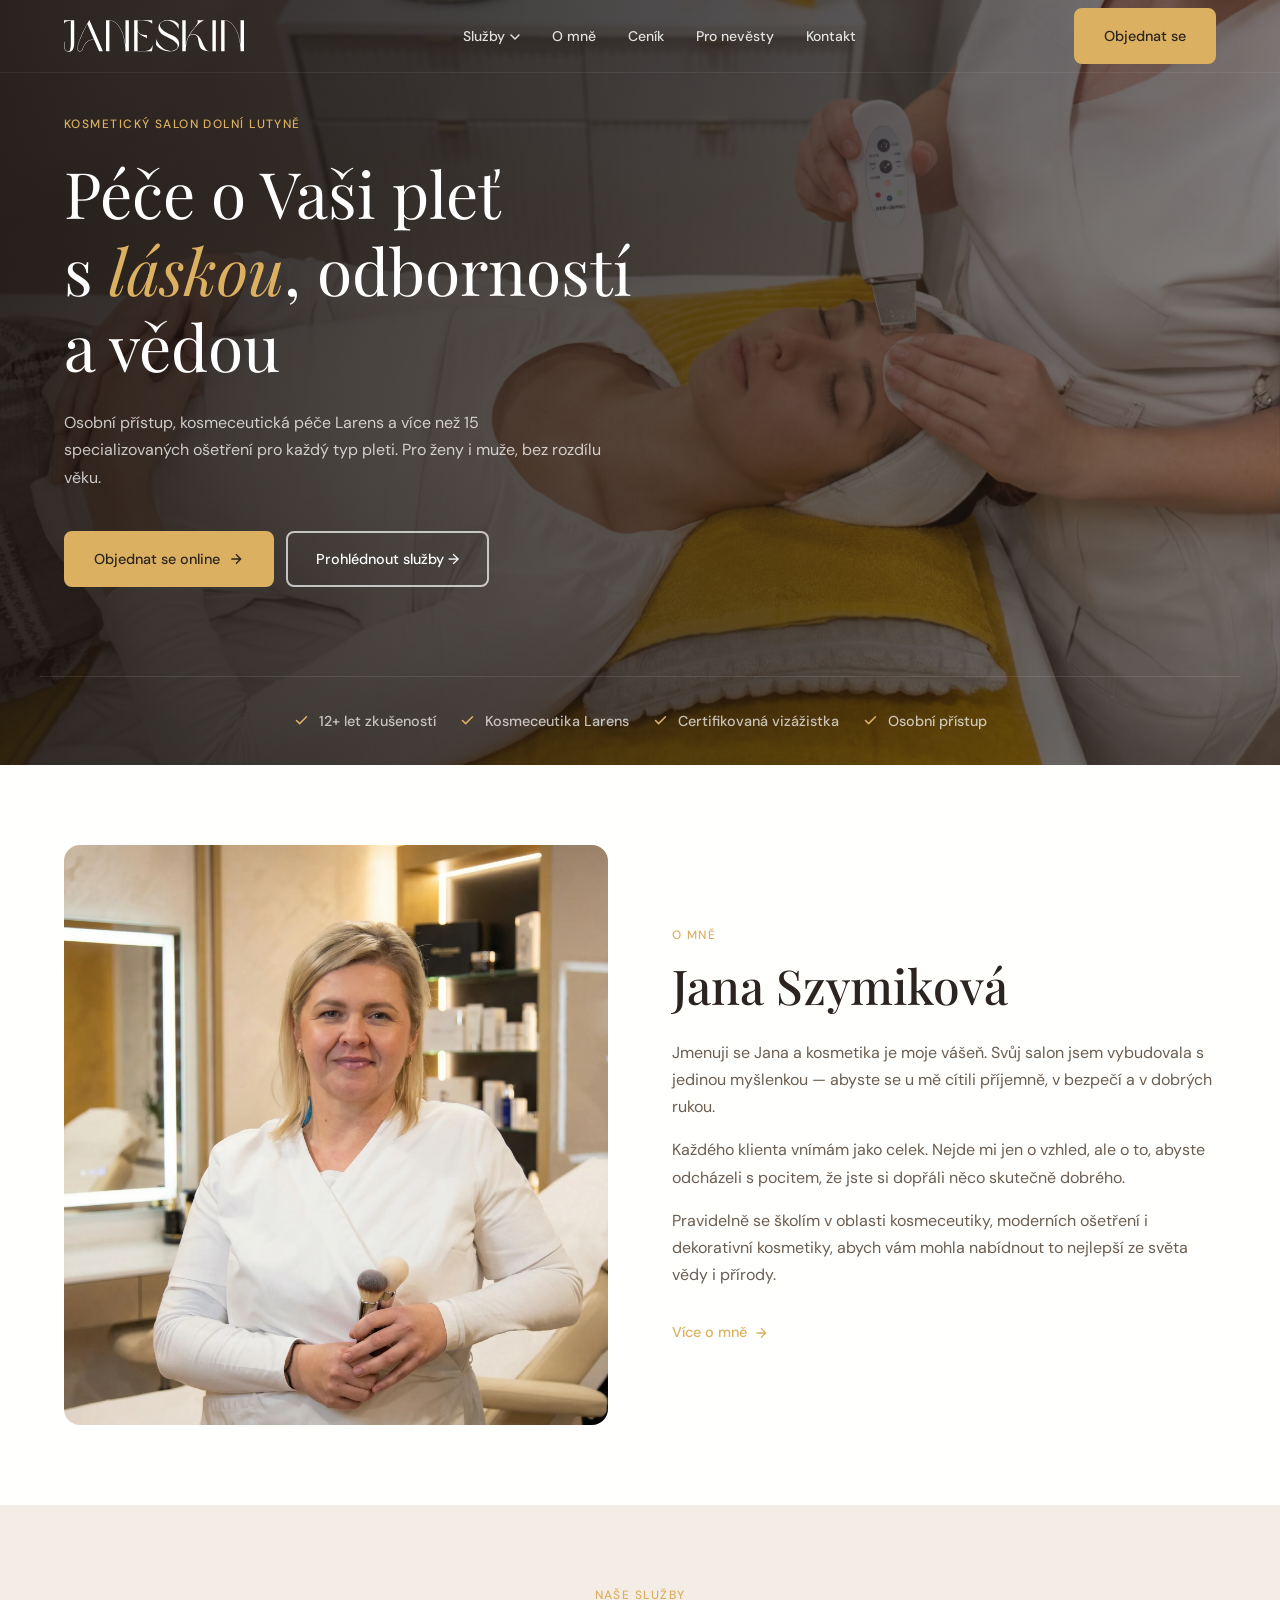
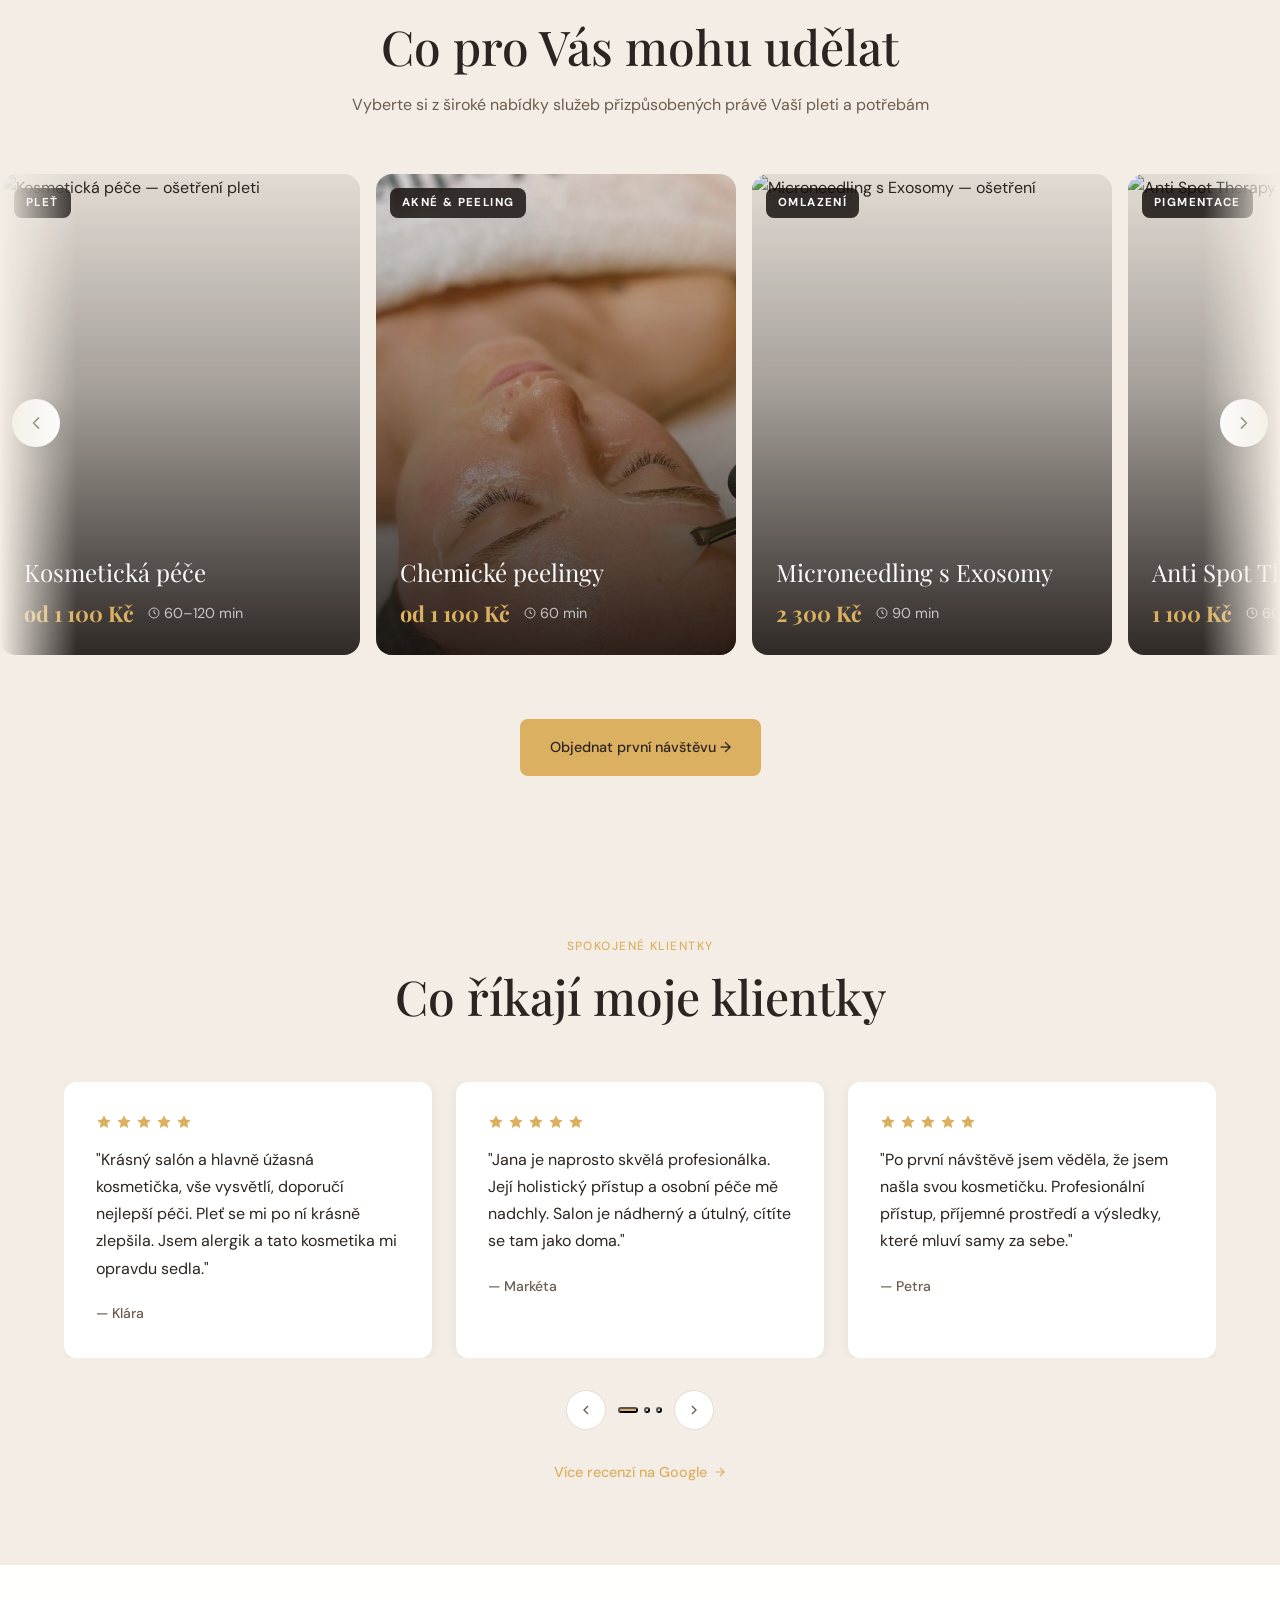
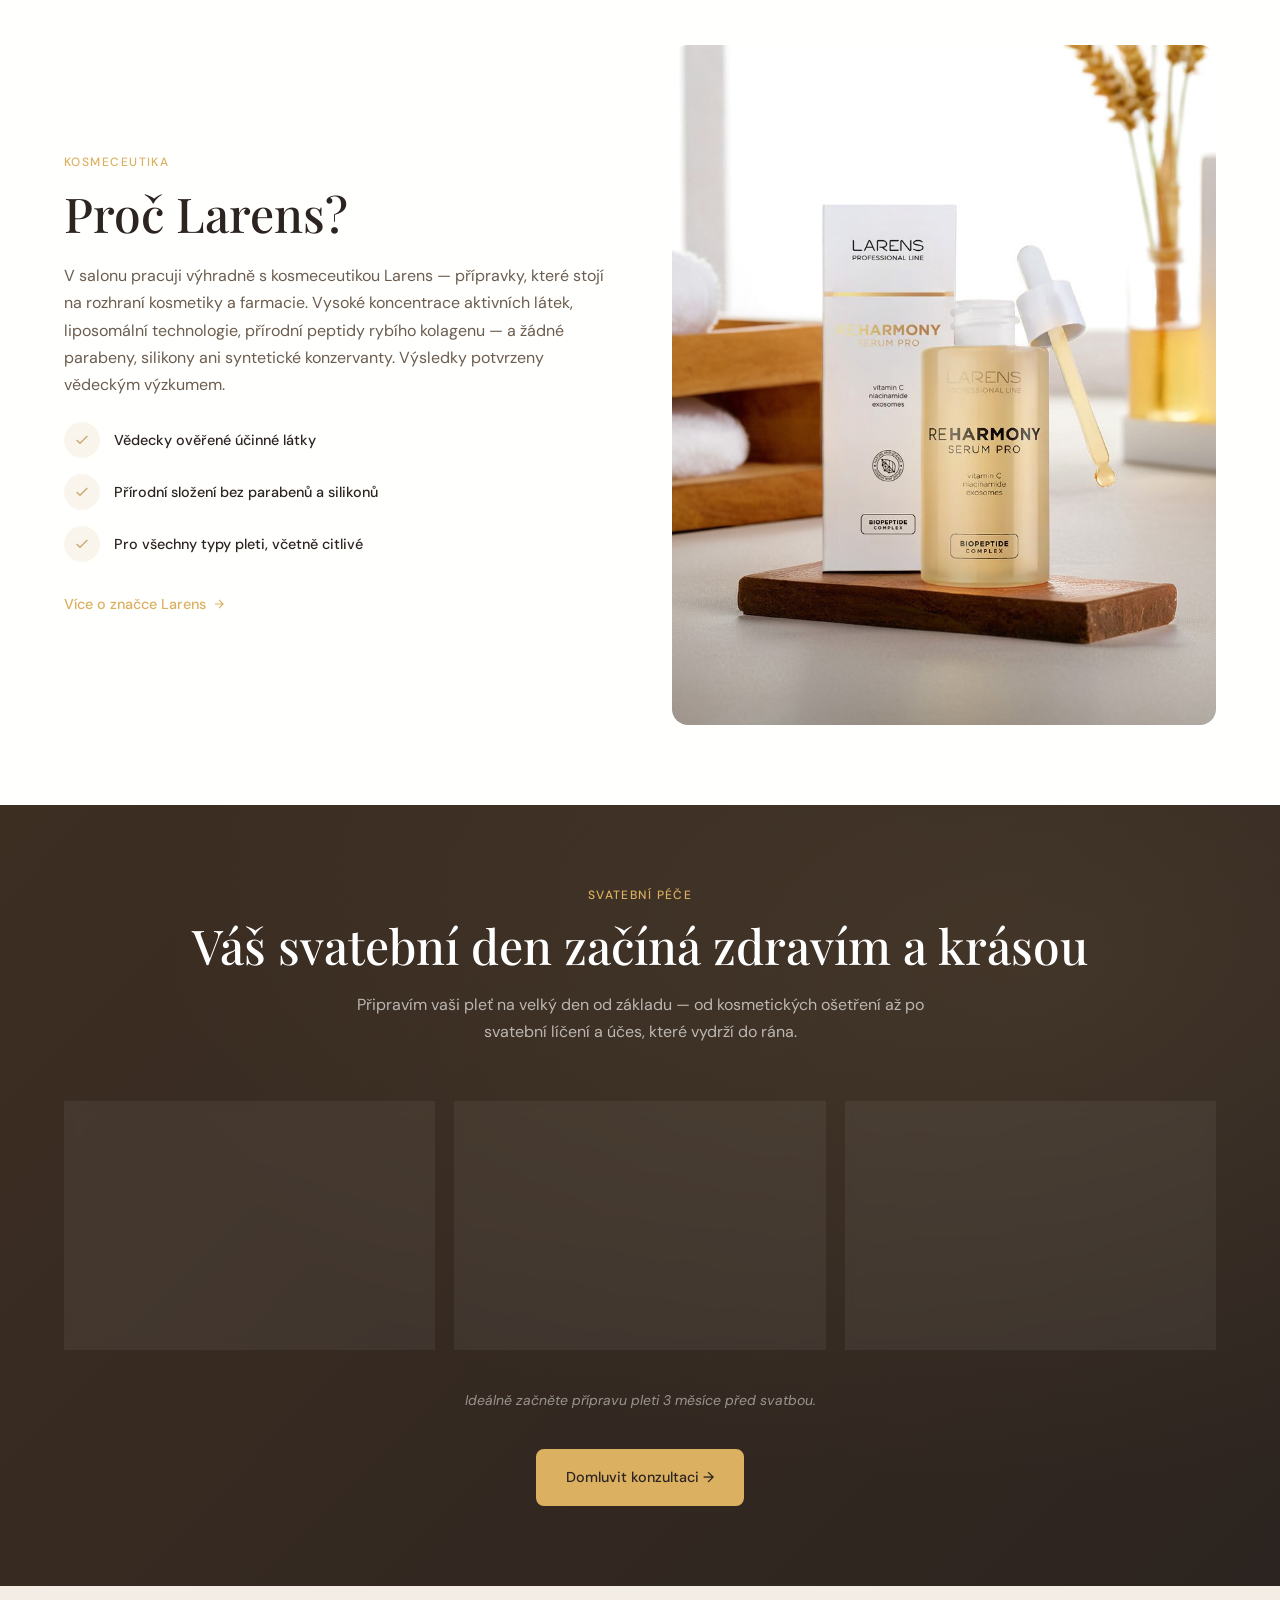
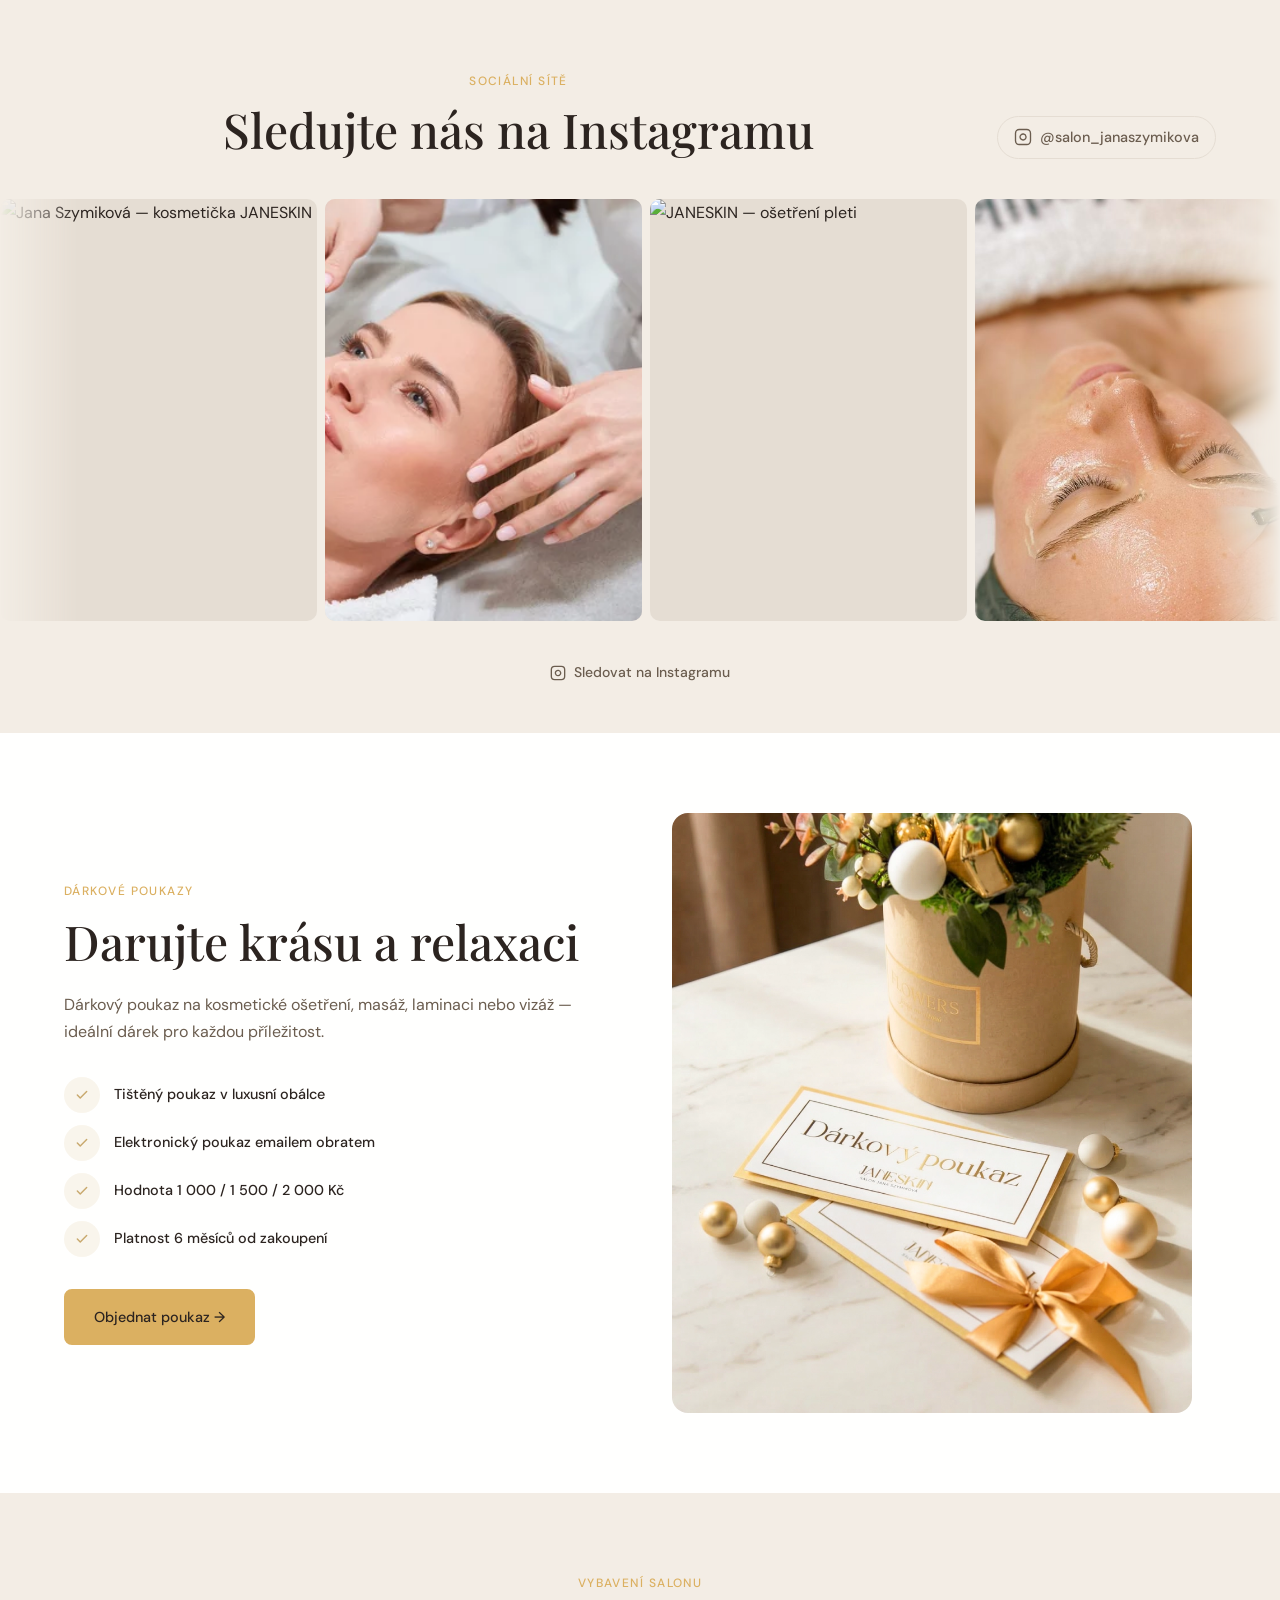
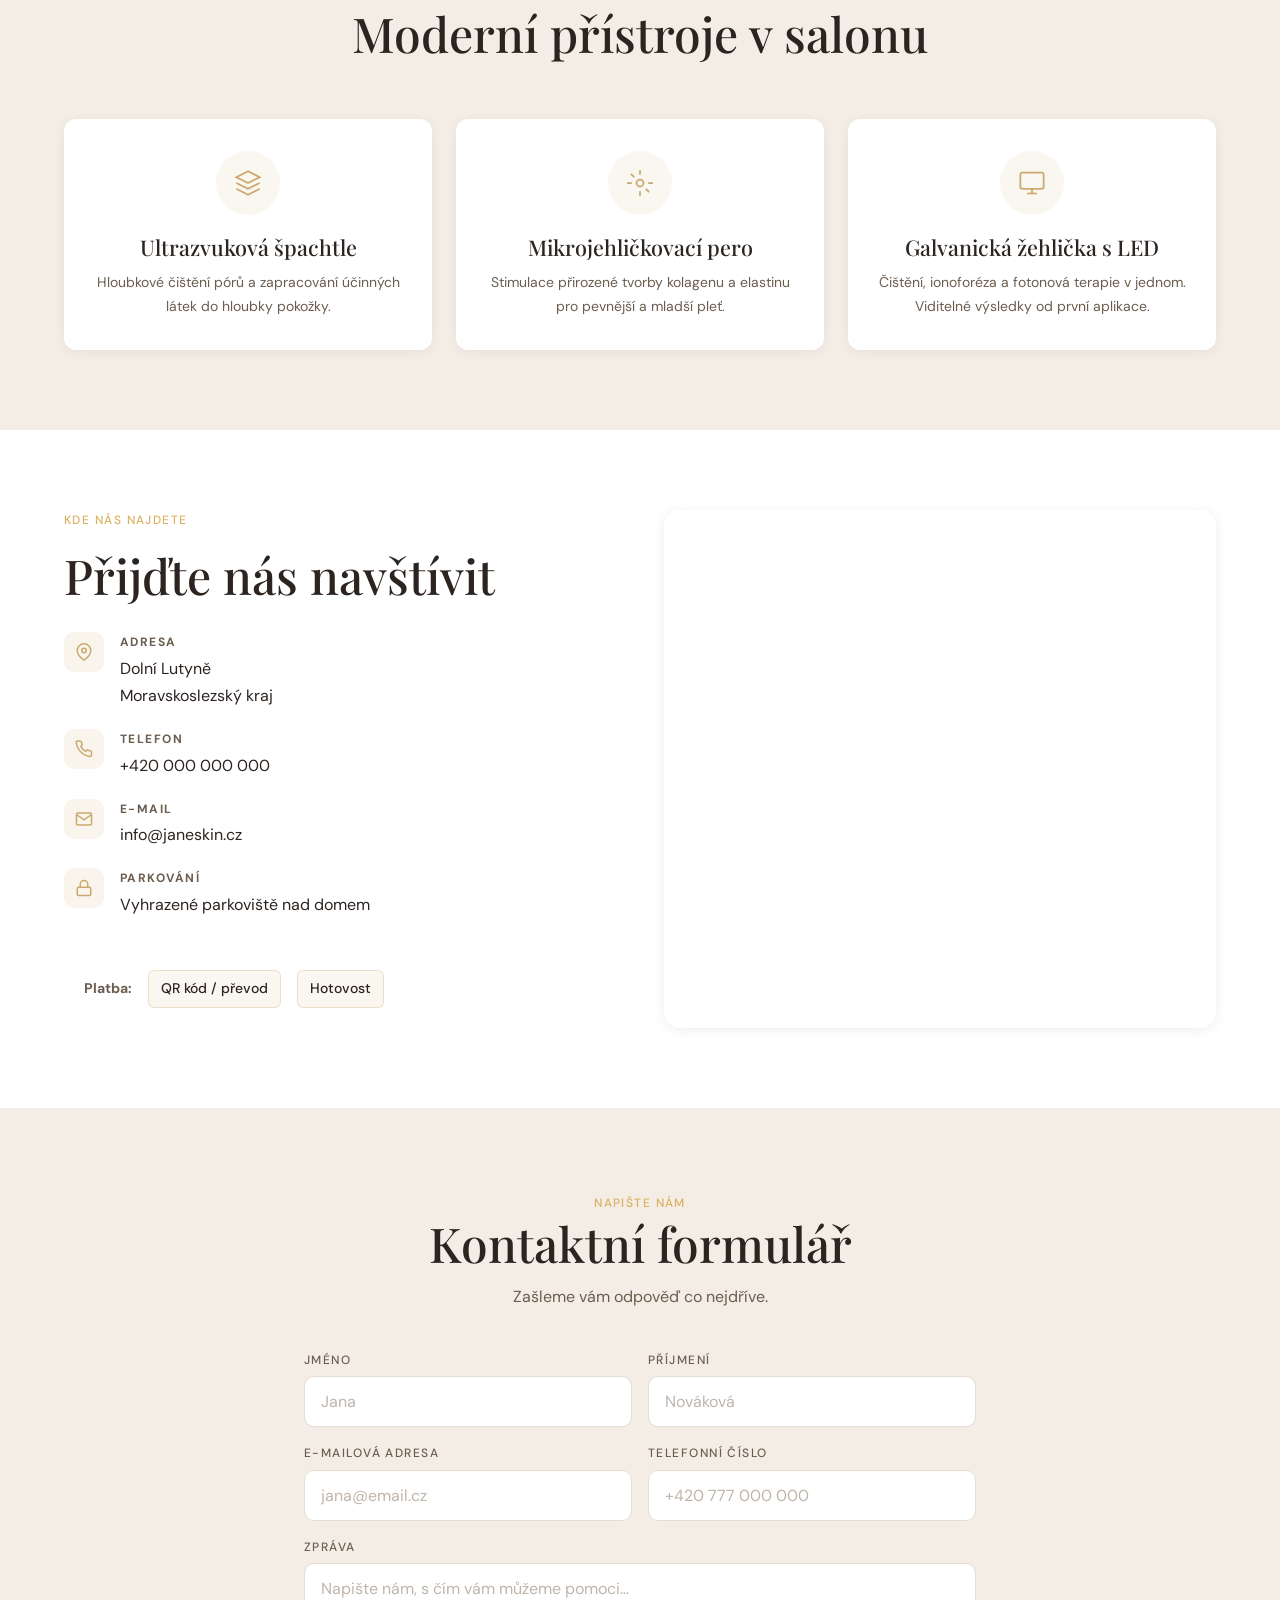
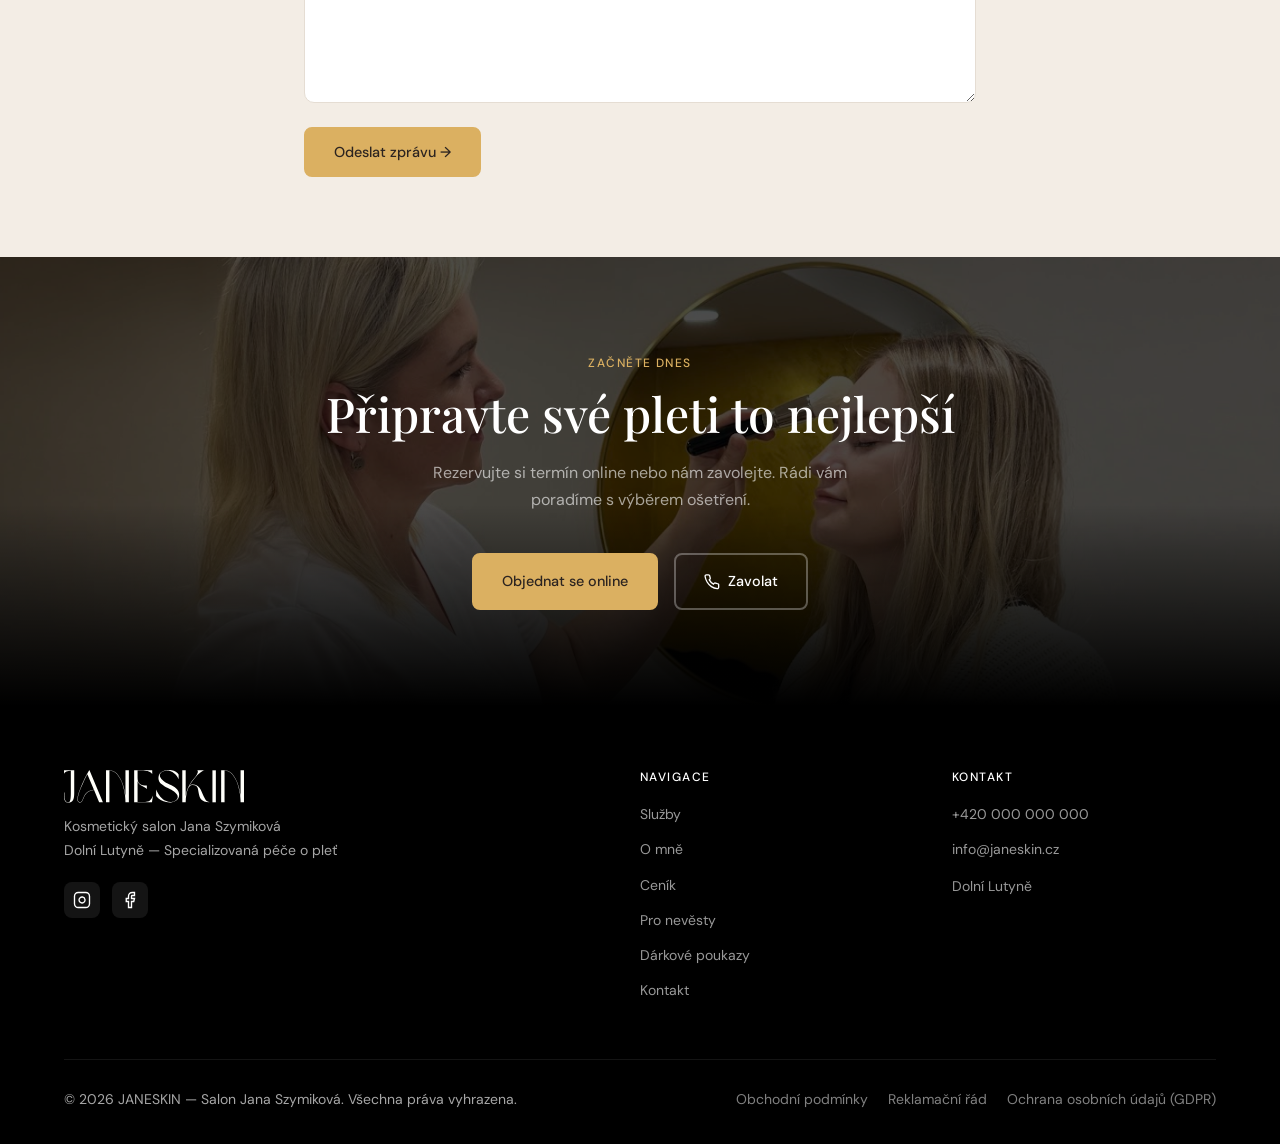
==== commit 4163468c: "Spárování všech textů se styly ze style guide - Všechny hardcoded font-size nahrazeny CSS tokeny (--" ====
--- a/index.html
+++ b/index.html
@@ -22,7 +22,7 @@
       font-family: var(--font-sans);
       background-color: var(--color-bg);
       color: var(--color-text);
-      line-height: 1.7;
+      line-height: var(--leading-body);
       -webkit-font-smoothing: antialiased;
     }
 
@@ -30,7 +30,7 @@
     a { color: inherit; text-decoration: none; }
 
     /* ===== TYPOGRAPHY ===== */
-    h1, h2, h3, h4 {
+    h1, h2, h3, h4, h5 {
       font-family: var(--font-serif);
       font-weight: 500;
       line-height: var(--leading-heading);
@@ -40,6 +40,8 @@
     h1 { font-size: var(--size-h1); }
     h2 { font-size: var(--size-h2); }
     h3 { font-size: var(--size-h3); }
+    h4 { font-size: var(--size-h4); }
+    h5 { font-size: var(--size-h5); }
 
     body { font-size: var(--size-body); letter-spacing: var(--tracking-body); }
 
@@ -74,7 +76,7 @@
     .section-header .label { margin-bottom: 12px; display: block; }
     .section-header h2 { margin-bottom: 16px; }
     .section-header p {
-      font-size: 1.05rem;
+      font-size: var(--size-body);
       color: var(--color-text-soft);
       max-width: 580px;
       margin: 0 auto;
@@ -87,7 +89,7 @@
       gap: 8px;
       padding: 14px 28px;
       font-family: var(--font-sans);
-      font-size: 0.9rem;
+      font-size: var(--size-meta);
       font-weight: 500;
       border-radius: 8px;
       cursor: pointer;
@@ -134,7 +136,7 @@
       gap: 6px;
       color: var(--color-accent);
       font-weight: 500;
-      font-size: 0.9rem;
+      font-size: var(--size-meta);
       transition: gap var(--transition), color var(--transition);
     }
     .link-arrow:hover { gap: 10px; color: var(--color-accent-hover); }
@@ -218,10 +220,10 @@
       margin-bottom: 20px;
       color: var(--color-accent);
       font-family: var(--font-sans);
-      font-size: 0.75rem;
+      font-size: var(--size-label);
       font-weight: 500;
       text-transform: uppercase;
-      letter-spacing: 0.14em;
+      letter-spacing: var(--tracking-label);
     }
 
     .hero-content h1 {
@@ -238,9 +240,9 @@
 
     .hero-subtitle {
       color: rgba(255,255,255,0.75);
-      font-size: 1.05rem;
+      font-size: var(--size-body);
       max-width: 540px;
-      line-height: 1.75;
+      line-height: var(--leading-body);
       margin-bottom: 40px;
     }
 
@@ -270,7 +272,7 @@
       align-items: center;
       gap: 10px;
       color: rgba(255,255,255,0.7);
-      font-size: 0.9rem;
+      font-size: var(--size-meta);
       font-weight: 500;
     }
 
@@ -316,7 +318,7 @@
     .about-text p {
       color: var(--color-text-soft);
       margin-bottom: 16px;
-      font-size: 1rem;
+      font-size: var(--size-body);
     }
 
     .about-text .link-arrow { margin-top: 16px; }
@@ -418,8 +420,8 @@
 
     .service-card-body p {
       color: var(--color-text-soft);
-      font-size: 0.9rem;
-      line-height: 1.65;
+      font-size: var(--size-meta);
+      line-height: var(--leading-body);
       flex: 1;
       margin-bottom: 16px;
     }
@@ -433,13 +435,13 @@
 
     .service-price {
       font-family: var(--font-serif);
-      font-size: 1.35rem;
+      font-size: var(--size-h5);
       font-weight: 700;
       color: var(--color-accent);
     }
 
     .service-duration {
-      font-size: 0.9rem;
+      font-size: var(--size-meta);
       font-weight: 700;
       color: var(--color-text-soft);
       display: flex;
@@ -578,8 +580,8 @@
 
     .svc-desc-v2 {
       color: rgba(255,255,255,0.85);
-      font-size: 0.95rem;
-      line-height: 1.65;
+      font-size: var(--size-body);
+      line-height: var(--leading-body);
       margin-bottom: 12px;
       opacity: 0;
       transform: translateY(8px);
@@ -593,7 +595,7 @@
 
     .svc-content-v2 h3 {
       color: var(--color-white);
-      font-size: 1.5rem;
+      font-size: var(--size-h4);
       font-weight: 400;
       margin-bottom: 8px;
       line-height: 1.25;
@@ -607,13 +609,13 @@
 
     .svc-price-v2 {
       font-family: var(--font-serif);
-      font-size: 1.15rem;
+      font-size: var(--size-h5);
       font-weight: 700;
       color: var(--color-accent);
     }
 
     .svc-duration-v2 {
-      font-size: 0.9rem;
+      font-size: var(--size-meta);
       color: rgba(255,255,255,0.7);
       display: flex;
       align-items: center;
@@ -664,7 +666,7 @@
     }
 
     .benefit-item span {
-      font-size: 0.9rem;
+      font-size: var(--size-meta);
       font-weight: 500;
       color: var(--color-text);
     }
@@ -739,13 +741,13 @@
 
     .bride-card h3 {
       color: var(--color-white);
-      font-size: 1.15rem;
+      font-size: var(--size-h5);
       margin-bottom: 8px;
     }
 
     .bride-card .bride-price {
       font-family: var(--font-serif);
-      font-size: 1.4rem;
+      font-size: var(--size-h4);
       color: var(--color-accent);
       font-weight: 600;
       display: block;
@@ -753,14 +755,14 @@
     }
 
     .bride-card p {
-      font-size: 0.82rem;
+      font-size: var(--size-small);
       color: rgba(255,255,255,0.5);
     }
 
     .brides-note {
       text-align: center;
       color: rgba(255,255,255,0.5);
-      font-size: 0.875rem;
+      font-size: var(--size-small);
       font-style: italic;
       margin-bottom: 36px;
     }
@@ -805,15 +807,15 @@
 
     .review-text {
       font-family: var(--font-sans);
-      font-size: 1.05rem;
+      font-size: var(--size-body);
       font-style: normal;
       color: var(--color-text);
-      line-height: 1.7;
+      line-height: var(--leading-body);
       margin-bottom: 20px;
     }
 
     .review-author {
-      font-size: 0.875rem;
+      font-size: var(--size-small);
       font-weight: 500;
       color: var(--color-text-soft);
     }
@@ -917,10 +919,10 @@
     }
 
     .voucher-feature span {
-      font-size: 0.9rem;
+      font-size: var(--size-meta);
       font-weight: 500;
       color: var(--color-text);
-      line-height: 1.4;
+      line-height: var(--leading-heading);
     }
 
     .vouchers-visual {
@@ -980,12 +982,12 @@
     }
 
     .equipment-card h3 {
-      font-size: 1.15rem;
+      font-size: var(--size-h5);
       margin-bottom: 10px;
     }
 
     .equipment-card p {
-      font-size: 0.875rem;
+      font-size: var(--size-small);
       color: var(--color-text-soft);
     }
 
@@ -1065,16 +1067,16 @@
 
     .contact-item-text strong {
       display: block;
-      font-size: 0.8rem;
+      font-size: var(--size-label);
       text-transform: uppercase;
-      letter-spacing: 0.08em;
+      letter-spacing: var(--tracking-label);
       color: var(--color-text-soft);
       margin-bottom: 2px;
     }
 
     .contact-item-text a,
     .contact-item-text p {
-      font-size: 0.95rem;
+      font-size: var(--size-body);
       color: var(--color-text);
       margin: 0;
     }
@@ -1094,7 +1096,7 @@
       border: 1px solid rgba(201, 169, 110, 0.3);
       border-radius: 6px;
       padding: 6px 12px;
-      font-size: 0.82rem;
+      font-size: var(--size-small);
       font-weight: 500;
       color: var(--color-text);
     }
@@ -1113,7 +1115,7 @@
       text-align: center;
     }
 
-    .map-placeholder p { font-size: 0.9rem; }
+    .map-placeholder p { font-size: var(--size-meta); }
 
     @media (max-width: 768px) {
       .contact-grid { grid-template-columns: 1fr; }
@@ -1209,9 +1211,9 @@
 
     .footer-brand .footer-logo {
       font-family: var(--font-serif);
-      font-size: 1.5rem;
+      font-size: var(--size-h4);
       font-weight: 600;
-      letter-spacing: 0.12em;
+      letter-spacing: var(--tracking-label);
       text-transform: uppercase;
       color: var(--color-white);
       display: block;
@@ -1219,8 +1221,8 @@
     }
 
     .footer-brand p {
-      font-size: 0.875rem;
-      line-height: 1.7;
+      font-size: var(--size-small);
+      line-height: var(--leading-body);
       max-width: 280px;
     }
 
@@ -1245,9 +1247,9 @@
 
     .footer-nav h4 {
       font-family: var(--font-sans);
-      font-size: 0.75rem;
+      font-size: var(--size-label);
       text-transform: uppercase;
-      letter-spacing: 0.1em;
+      letter-spacing: var(--tracking-label);
       font-weight: 500;
       color: var(--color-white);
       margin-bottom: 16px;
@@ -1256,7 +1258,7 @@
     .footer-nav ul { list-style: none; }
     .footer-nav ul li { margin-bottom: 8px; }
     .footer-nav ul a {
-      font-size: 0.875rem;
+      font-size: var(--size-small);
       color: rgba(255,255,255,0.6);
       transition: color var(--transition);
     }
@@ -1272,10 +1274,10 @@
       gap: 12px;
     }
 
-    .footer-bottom p { font-size: 0.8rem; }
+    .footer-bottom p { font-size: var(--size-small); }
     .footer-legal { display: flex; gap: 20px; }
     .footer-legal a {
-      font-size: 0.8rem;
+      font-size: var(--size-small);
       color: rgba(255,255,255,0.5);
       transition: color var(--transition);
     }
@@ -1330,7 +1332,7 @@
       display: inline-flex;
       align-items: center;
       gap: 8px;
-      font-size: 0.9rem;
+      font-size: var(--size-meta);
       font-weight: 500;
       color: var(--color-text-soft);
       border: 1px solid var(--color-border);
@@ -1418,9 +1420,9 @@
       align-items: center;
       gap: 6px;
       color: white;
-      font-family: var(--font-body);
+      font-family: var(--font-sans);
       font-weight: 600;
-      font-size: 1rem;
+      font-size: var(--size-body);
     }
 
     .ig-stat svg {
@@ -1469,7 +1471,7 @@
       display: inline-flex;
       align-items: center;
       gap: 8px;
-      font-size: 0.875rem;
+      font-size: var(--size-small);
       font-weight: 500;
       color: var(--color-text-soft);
       transition: color var(--transition);
@@ -1513,7 +1515,7 @@
 
     .contact-form-header p {
       color: var(--color-text-soft);
-      font-size: 0.95rem;
+      font-size: var(--size-body);
     }
 
     .contact-form {
@@ -1539,10 +1541,10 @@
     }
 
     .form-field label {
-      font-size: 0.8rem;
+      font-size: var(--size-label);
       font-weight: 500;
       color: var(--color-text-soft);
-      letter-spacing: 0.04em;
+      letter-spacing: var(--tracking-label);
       text-transform: uppercase;
     }
 
@@ -1553,8 +1555,8 @@
       background: var(--color-white);
       border: 1px solid var(--color-border);
       border-radius: 10px;
-      font-family: var(--font-body);
-      font-size: 0.95rem;
+      font-family: var(--font-sans);
+      font-size: var(--size-body);
       color: var(--color-text);
       transition: border-color var(--transition), box-shadow var(--transition);
       outline: none;
@@ -1589,7 +1591,7 @@
     }
 
     .form-error {
-      font-size: 0.78rem;
+      font-size: var(--size-label);
       color: #D94F4F;
       margin-top: 4px;
       display: none;
@@ -1603,7 +1605,7 @@
     .form-status {
       padding: 14px 18px;
       border-radius: 10px;
-      font-size: 0.9rem;
+      font-size: var(--size-meta);
       display: none;
       margin-top: 8px;
     }
@@ -2214,7 +2216,7 @@
             <a href="#contact" class="link-arrow">Více o značce Larens <svg width="14" height="14" viewBox="0 0 24 24" fill="none" stroke="currentColor" stroke-width="2" aria-hidden="true"><path d="M5 12h14M12 5l7 7-7 7"/></svg></a>
           </div>
           <div class="larens-visual fade-in delay-2">
-            <img src="ReHarmony Serum PRO.jpeg" alt="Larens ReHarmony Serum PRO — kosmeceutické sérum">
+            <img src="reharmony-serum-pro.jpeg" alt="Larens ReHarmony Serum PRO — kosmeceutické sérum">
           </div>
         </div>
       </div>
@@ -2444,7 +2446,7 @@
             </div>
 
             <div class="contact-payment" role="region" aria-label="Způsoby platby">
-              <strong style="font-size: 0.8rem; color: var(--color-text-soft); align-self: center; flex-shrink: 0;">Platba:</strong>
+              <strong style="font-size: var(--size-small); color: var(--color-text-soft); align-self: center; flex-shrink: 0;">Platba:</strong>
               <span class="payment-tag">QR kód / převod</span>
               <span class="payment-tag">Hotovost</span>
             </div>
@@ -2580,7 +2582,7 @@
         <ul>
           <li><a href="tel:+420000000000">+420 000 000 000</a></li>
           <li><a href="mailto:info@janeskin.cz">info@janeskin.cz</a></li>
-          <li style="color: rgba(255,255,255,0.6); font-size: 0.875rem; padding: 4px 0;">Dolní Lutyně</li>
+          <li style="color: rgba(255,255,255,0.6); font-size: var(--size-small); padding: 4px 0;">Dolní Lutyně</li>
         </ul>
       </div>
     </div>
--- a/_shared.css
+++ b/_shared.css
@@ -58,7 +58,7 @@
 }
 
 .nav-links a {
-  font-size: 0.875rem;
+  font-size: var(--size-small);
   font-weight: 500;
   color: rgba(255, 255, 255, 0.85);
   transition: color var(--transition);
@@ -140,7 +140,7 @@
 }
 
 .dropdown-menu a {
-  font-size: 0.82rem;
+  font-size: var(--size-small);
   font-weight: 500;
   color: var(--color-text-soft) !important;
   padding: 14px 20px;
@@ -165,10 +165,10 @@
   padding: 10px 24px !important;
   background: var(--color-text);
   color: var(--color-white) !important;
-  font-size: 0.75rem !important;
+  font-size: var(--size-label) !important;
   font-weight: 500;
   text-transform: uppercase;
-  letter-spacing: 0.1em;
+  letter-spacing: var(--tracking-label);
   border-radius: 0;
   border-right: none !important;
   transition: background var(--transition);
@@ -233,7 +233,7 @@
   display: block;
   padding: 16px 0;
   font-family: var(--font-serif);
-  font-size: 1.5rem;
+  font-size: var(--size-h4);
   font-weight: 500;
   color: var(--color-text);
   border-bottom: 1px solid var(--color-border);
@@ -252,7 +252,7 @@
   color: var(--color-text);
   border-radius: 8px;
   font-family: var(--font-sans);
-  font-size: 0.9rem;
+  font-size: var(--size-meta);
   font-weight: 500;
   border-bottom: none;
 }
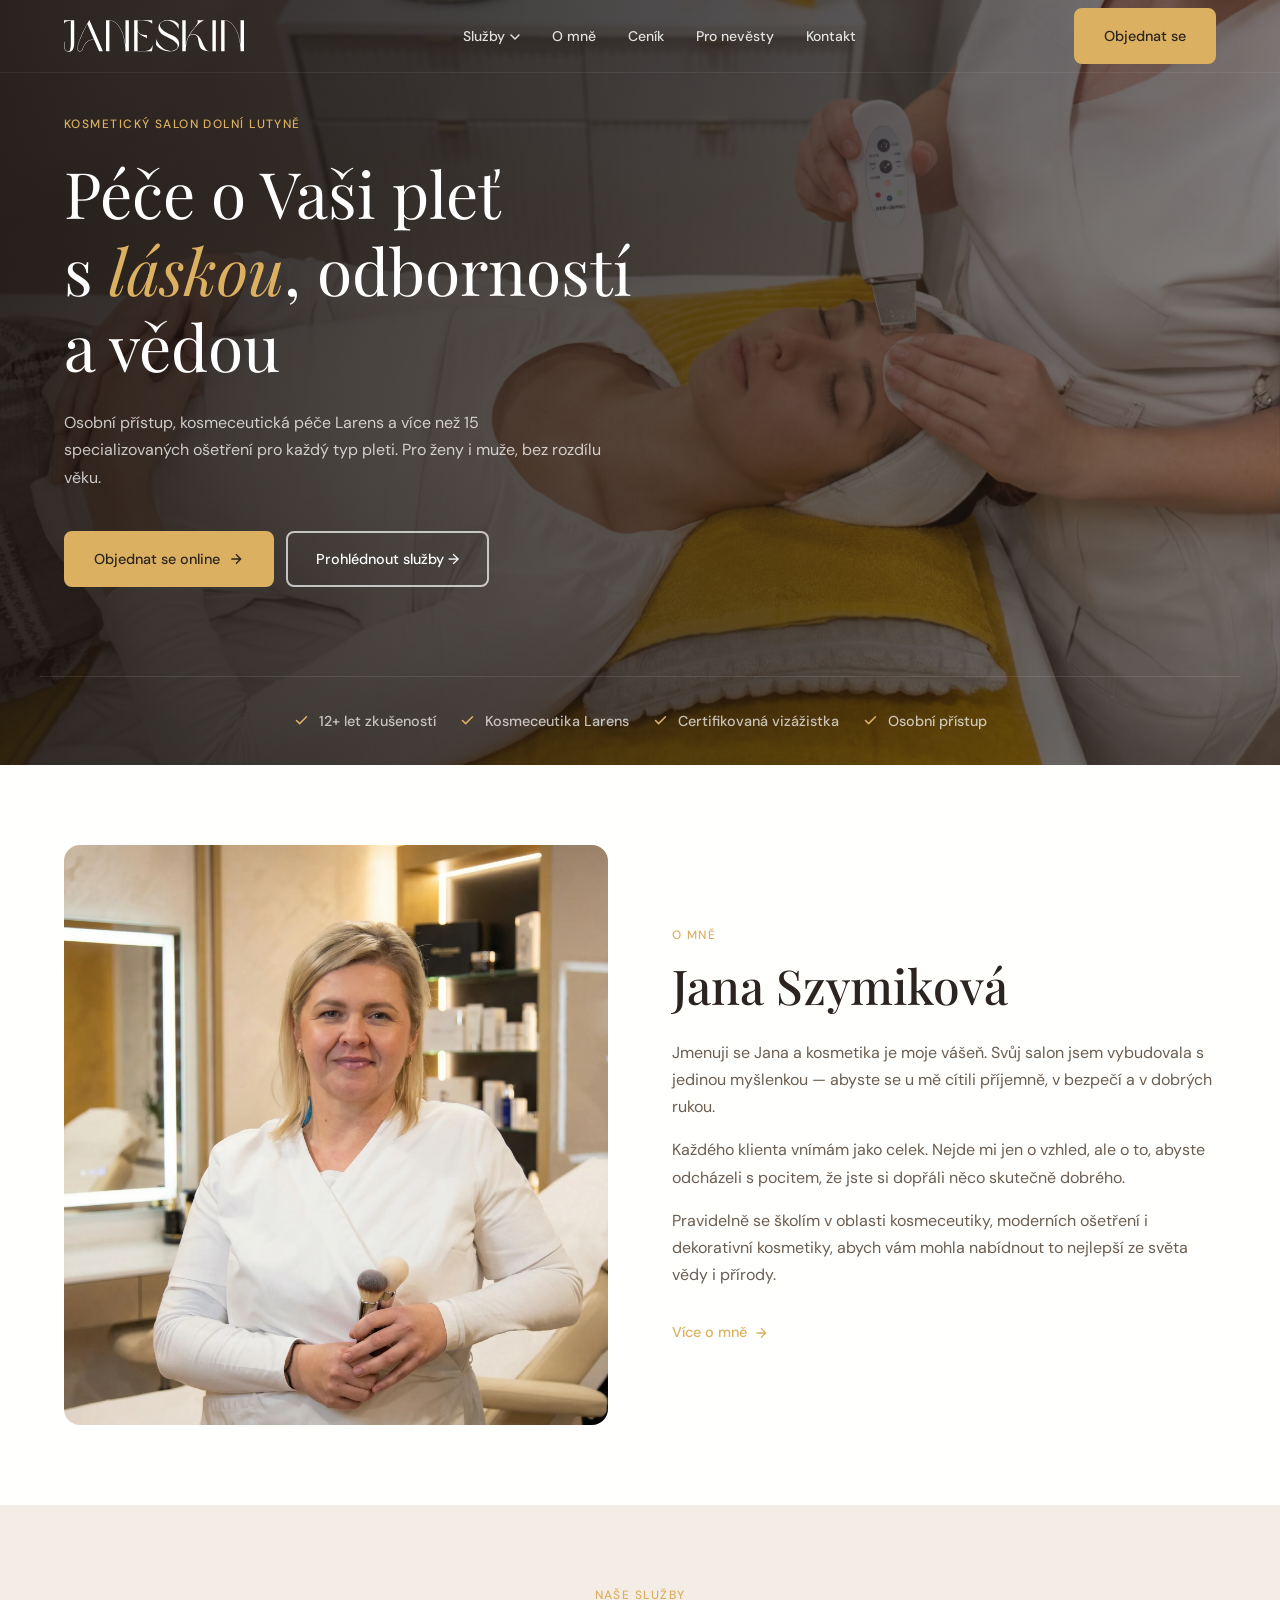
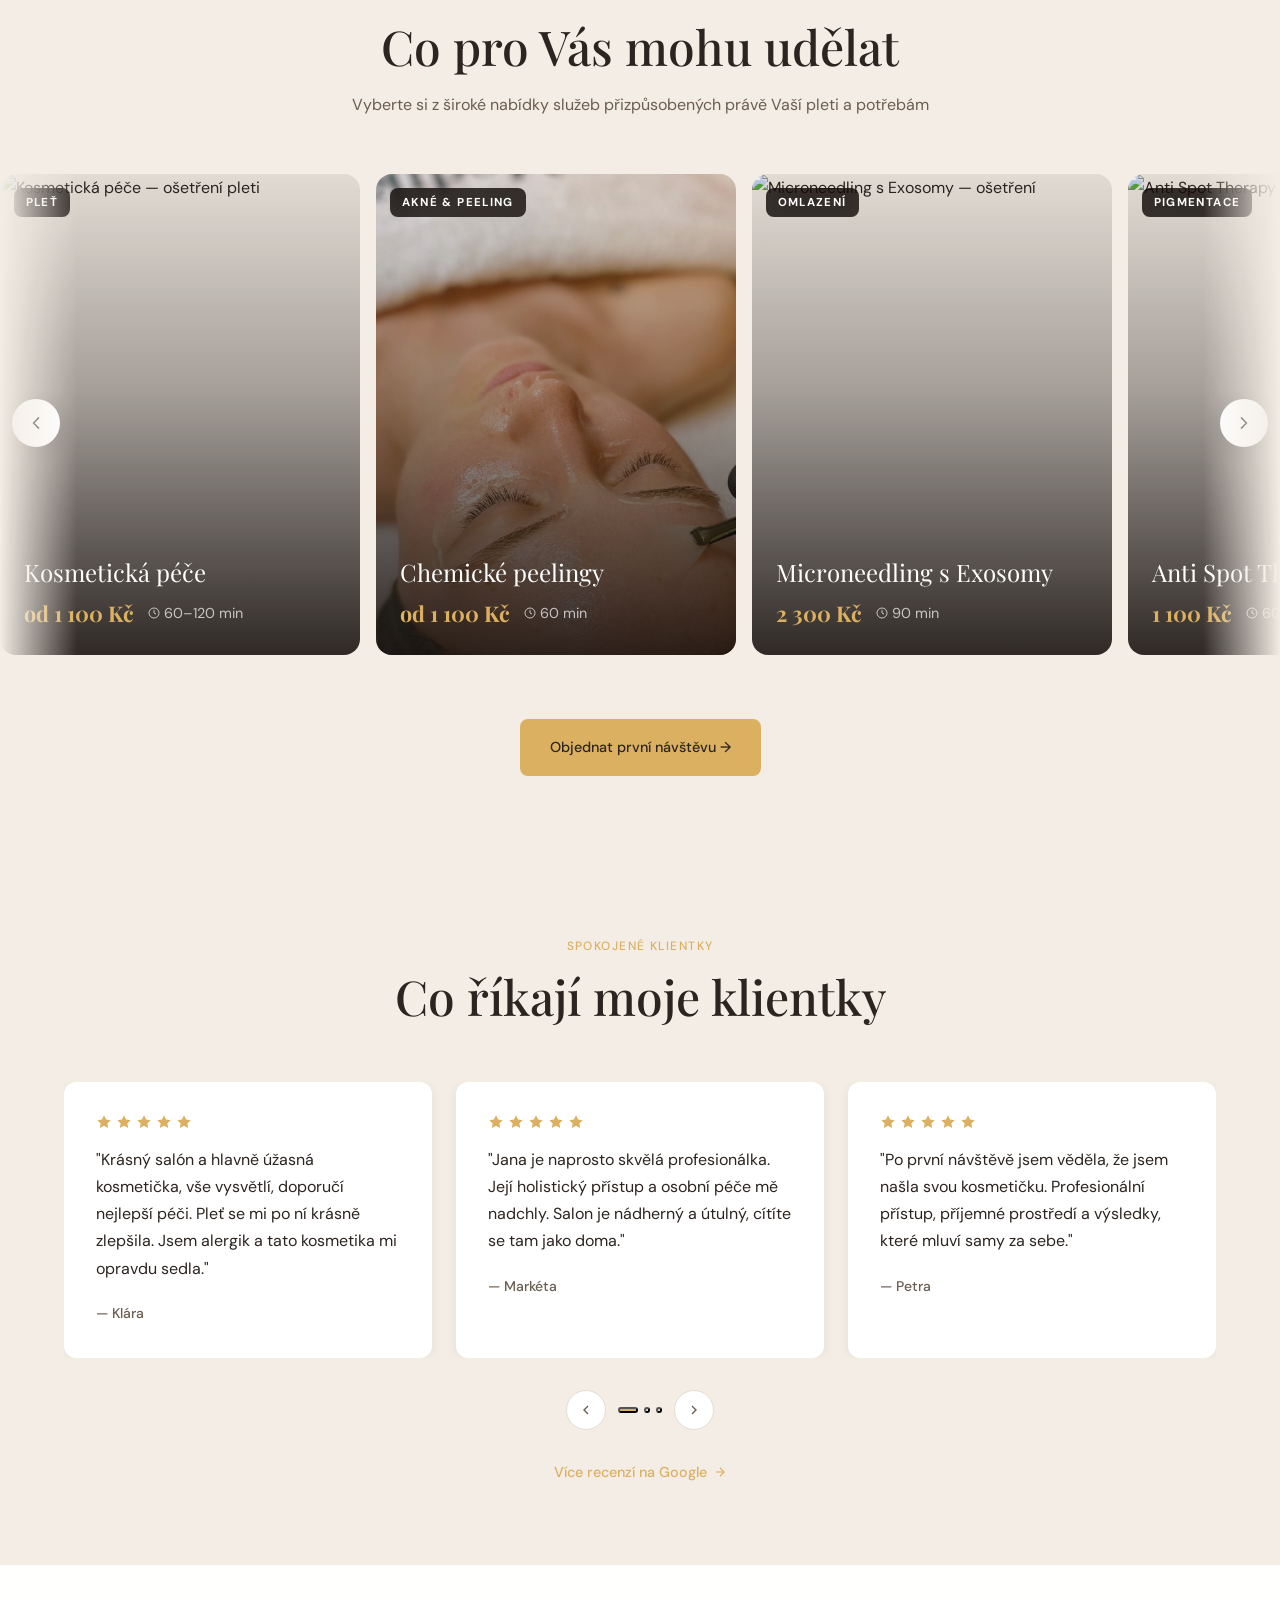
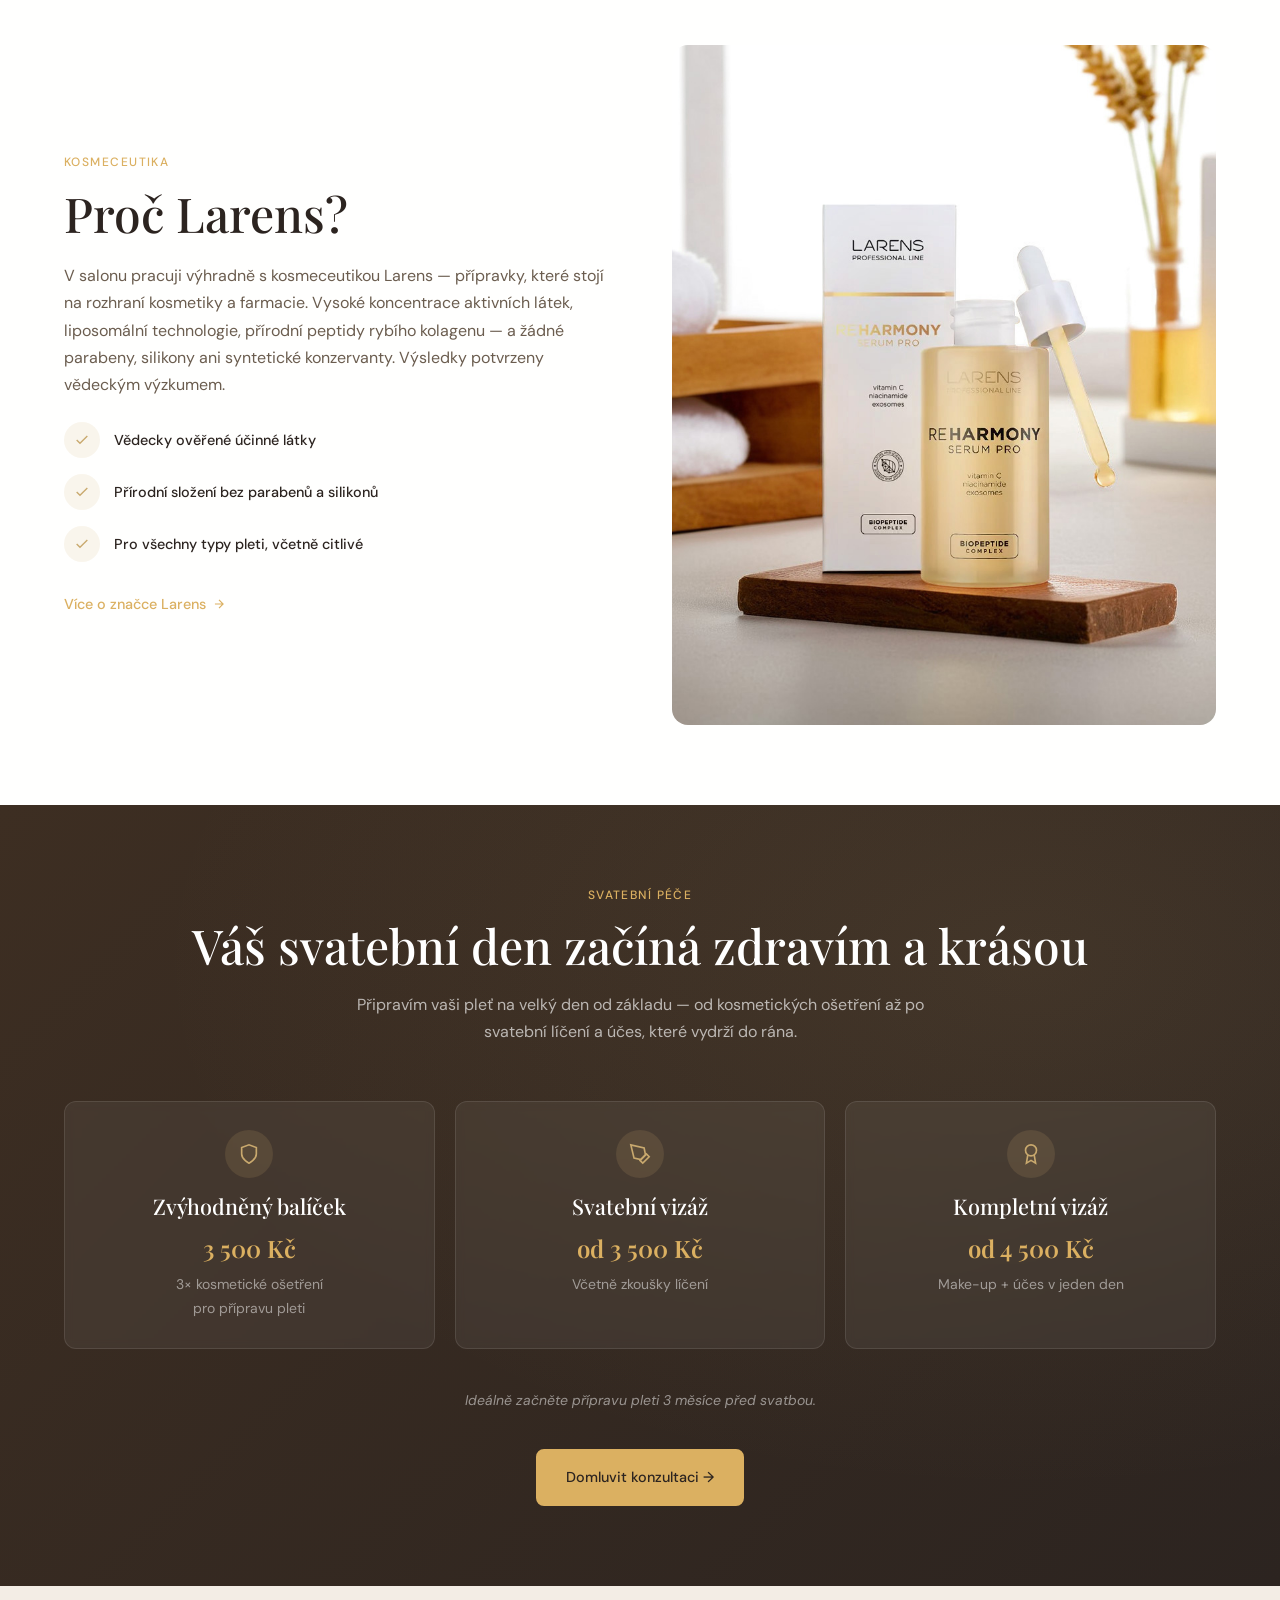
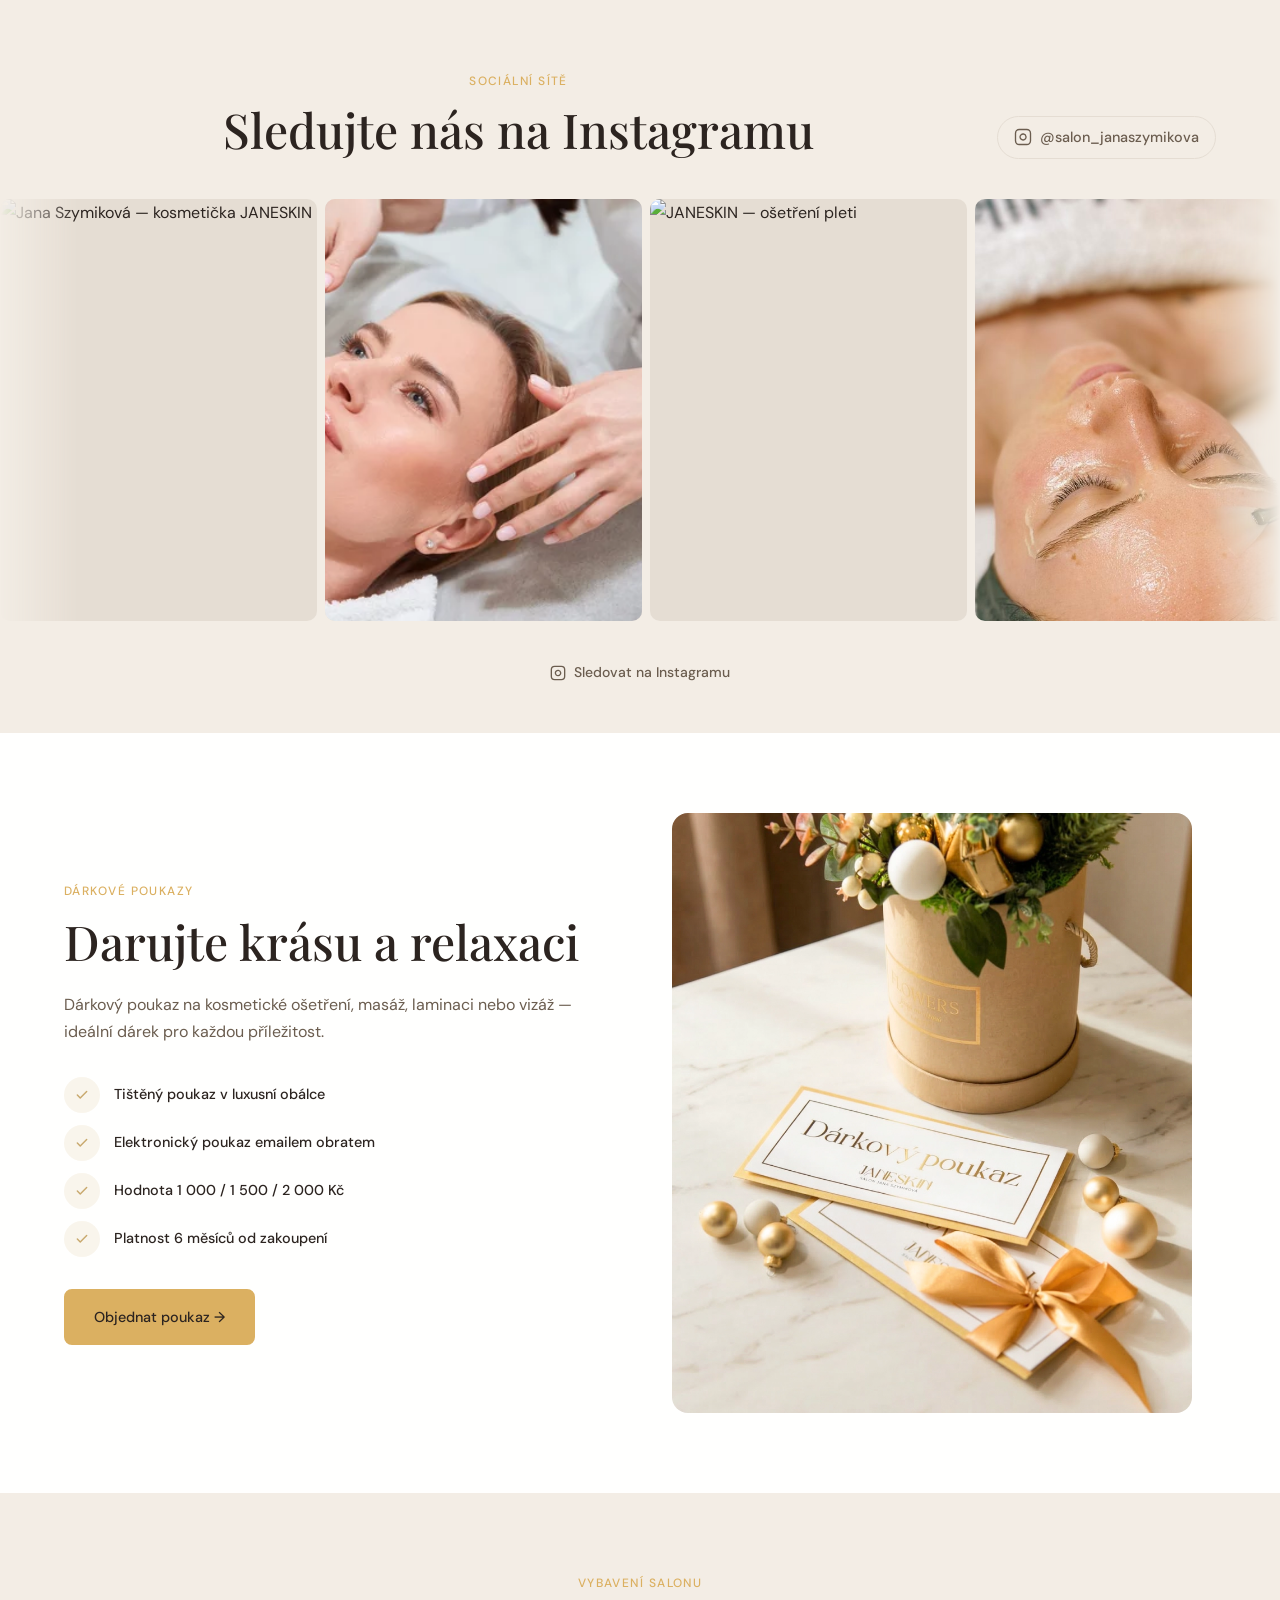
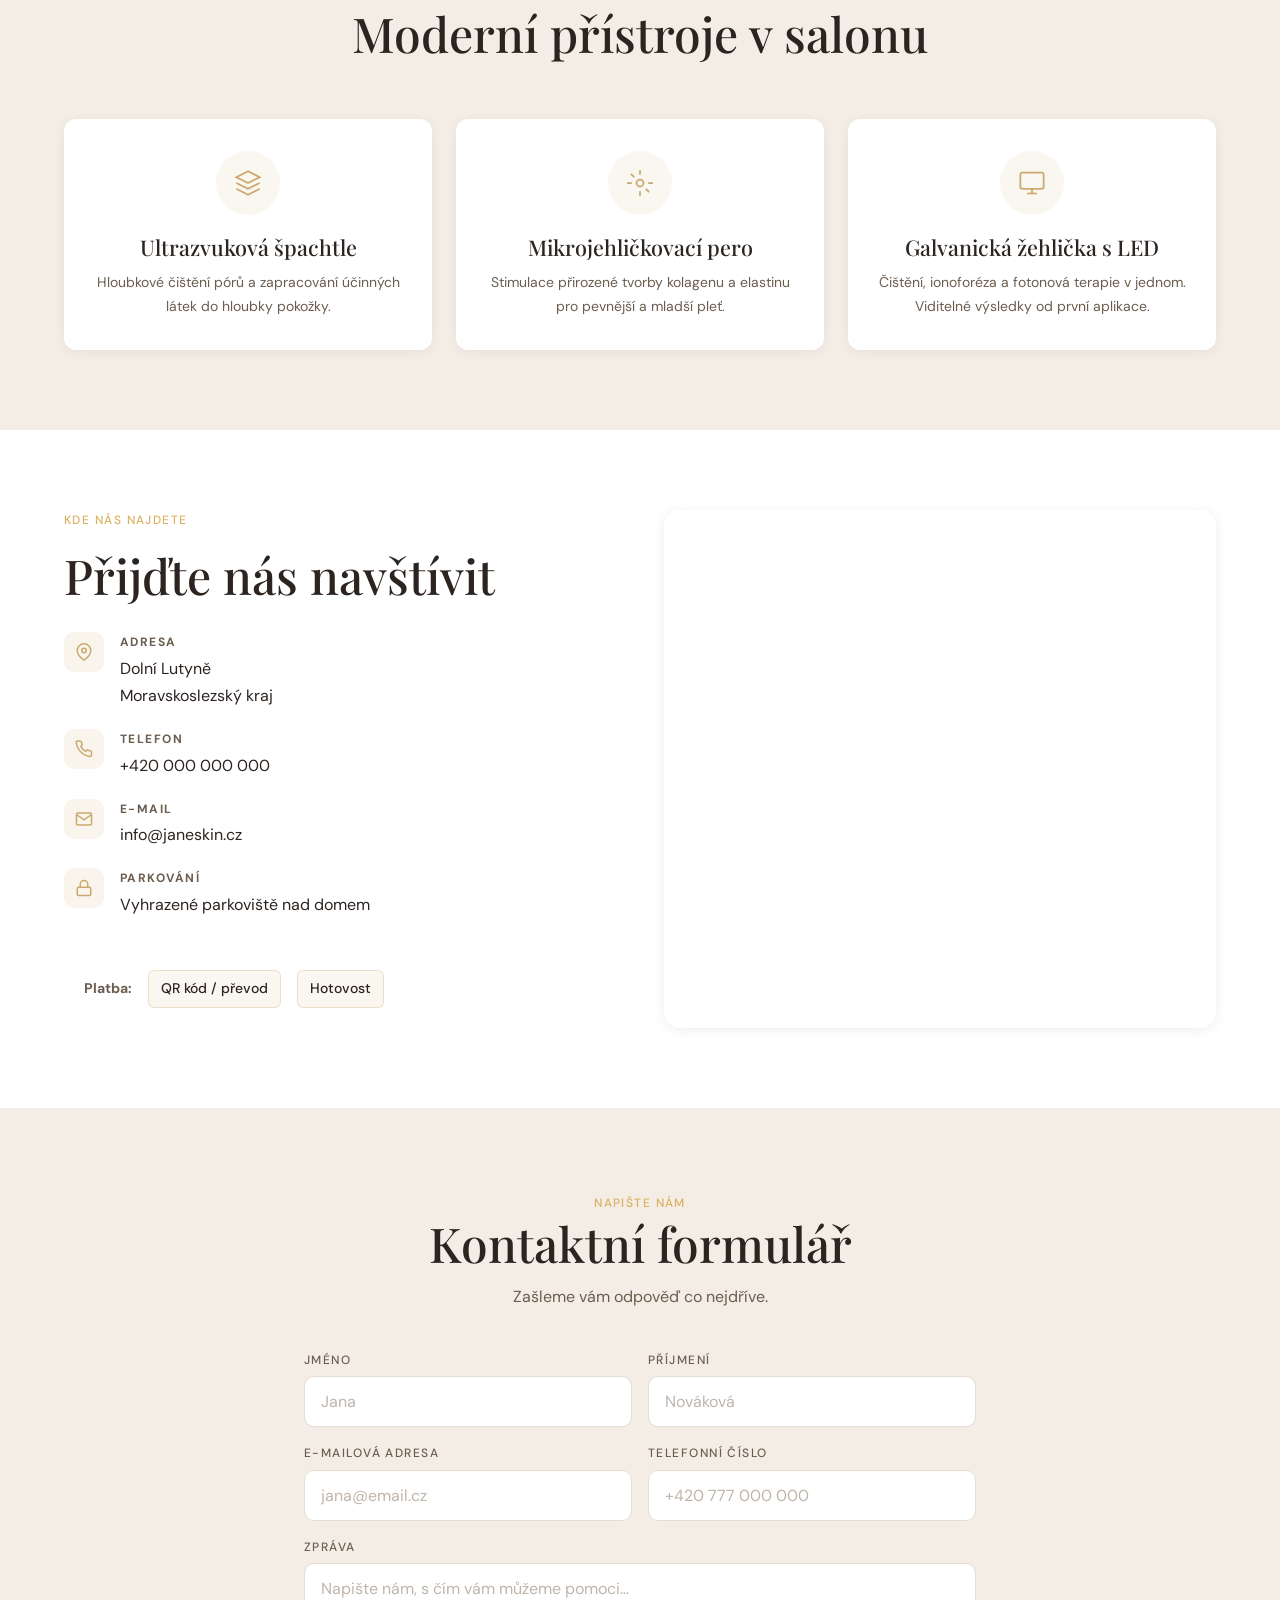
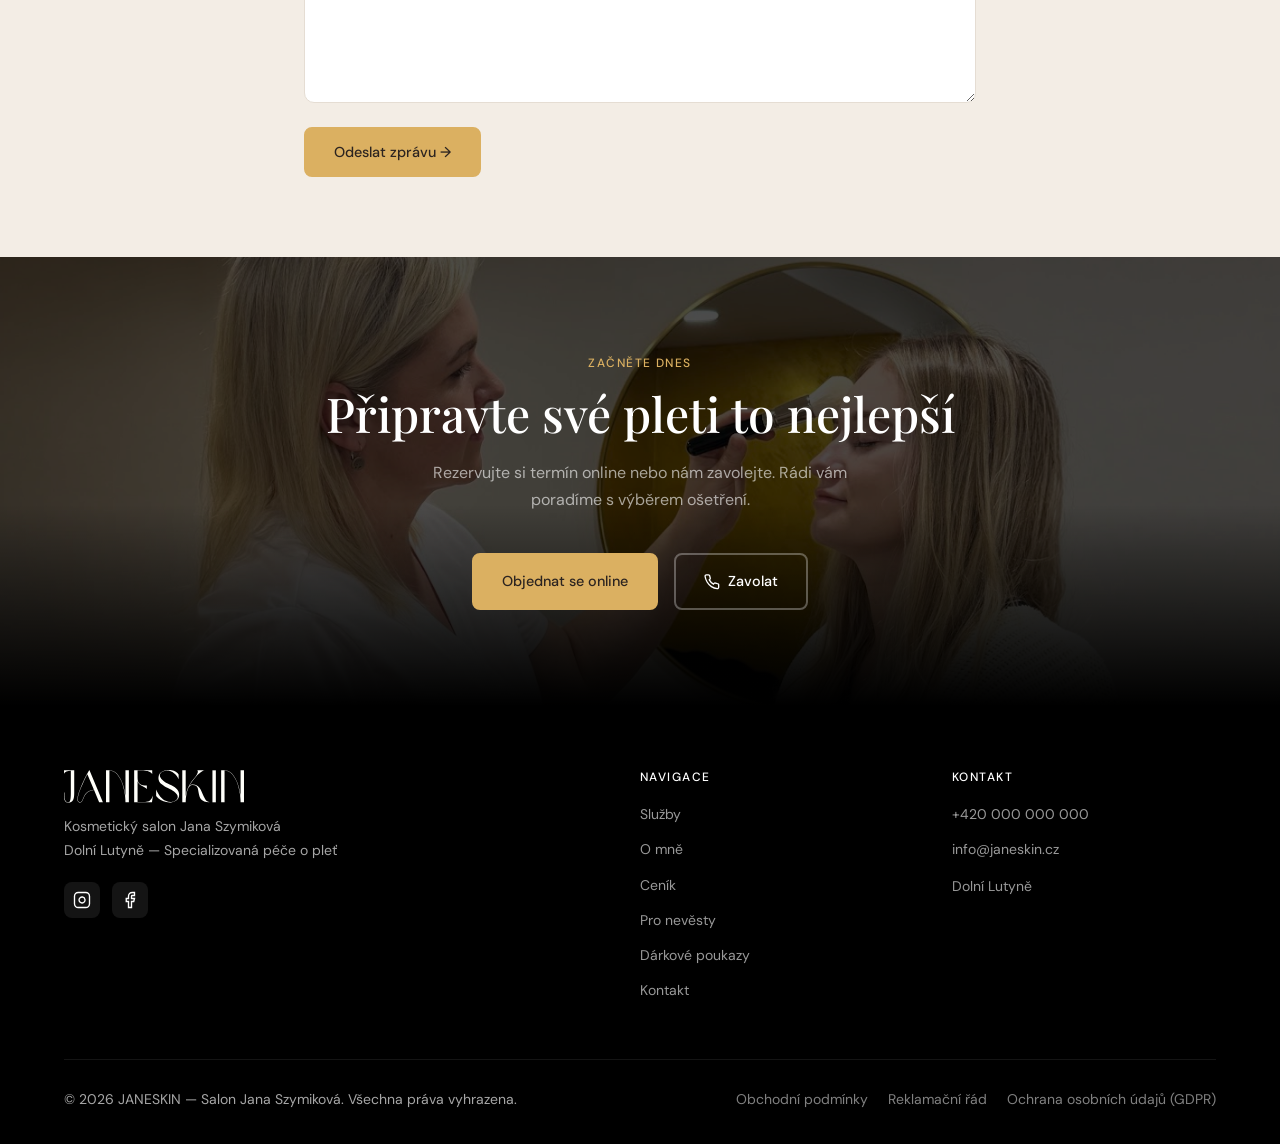
==== commit d194aaf5: "Přidání stránky ceník a aktualizace navigace - Nová stránka cenik.html — ceník všech služeb s JS fil" ====
--- a/index.html
+++ b/index.html
@@ -2570,7 +2570,7 @@
         <ul>
           <li><a href="index.html#services-v2">Služby</a></li>
           <li><a href="index.html#about">O mně</a></li>
-          <li><a href="index.html#contact">Ceník</a></li>
+          <li><a href="cenik.html">Ceník</a></li>
           <li><a href="index.html#brides">Pro nevěsty</a></li>
           <li><a href="index.html#vouchers">Dárkové poukazy</a></li>
           <li><a href="index.html#contact">Kontakt</a></li>
